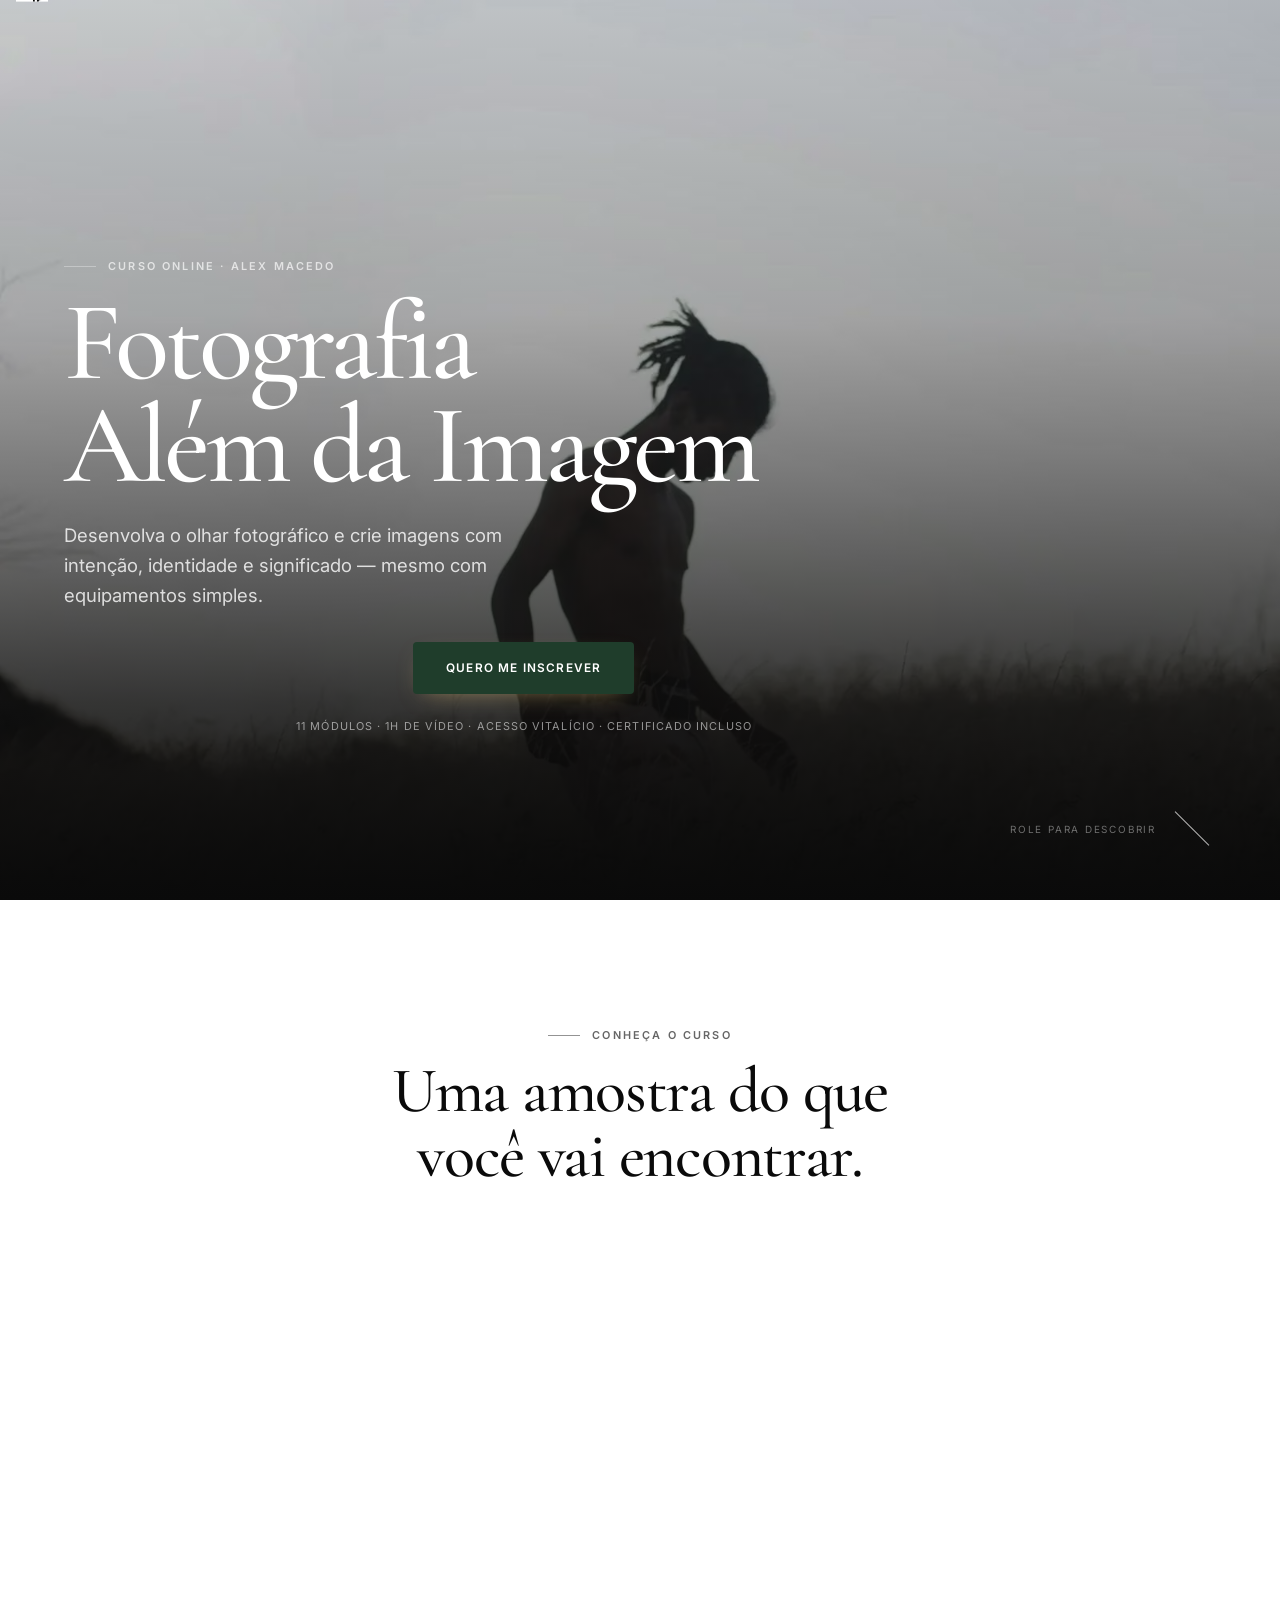
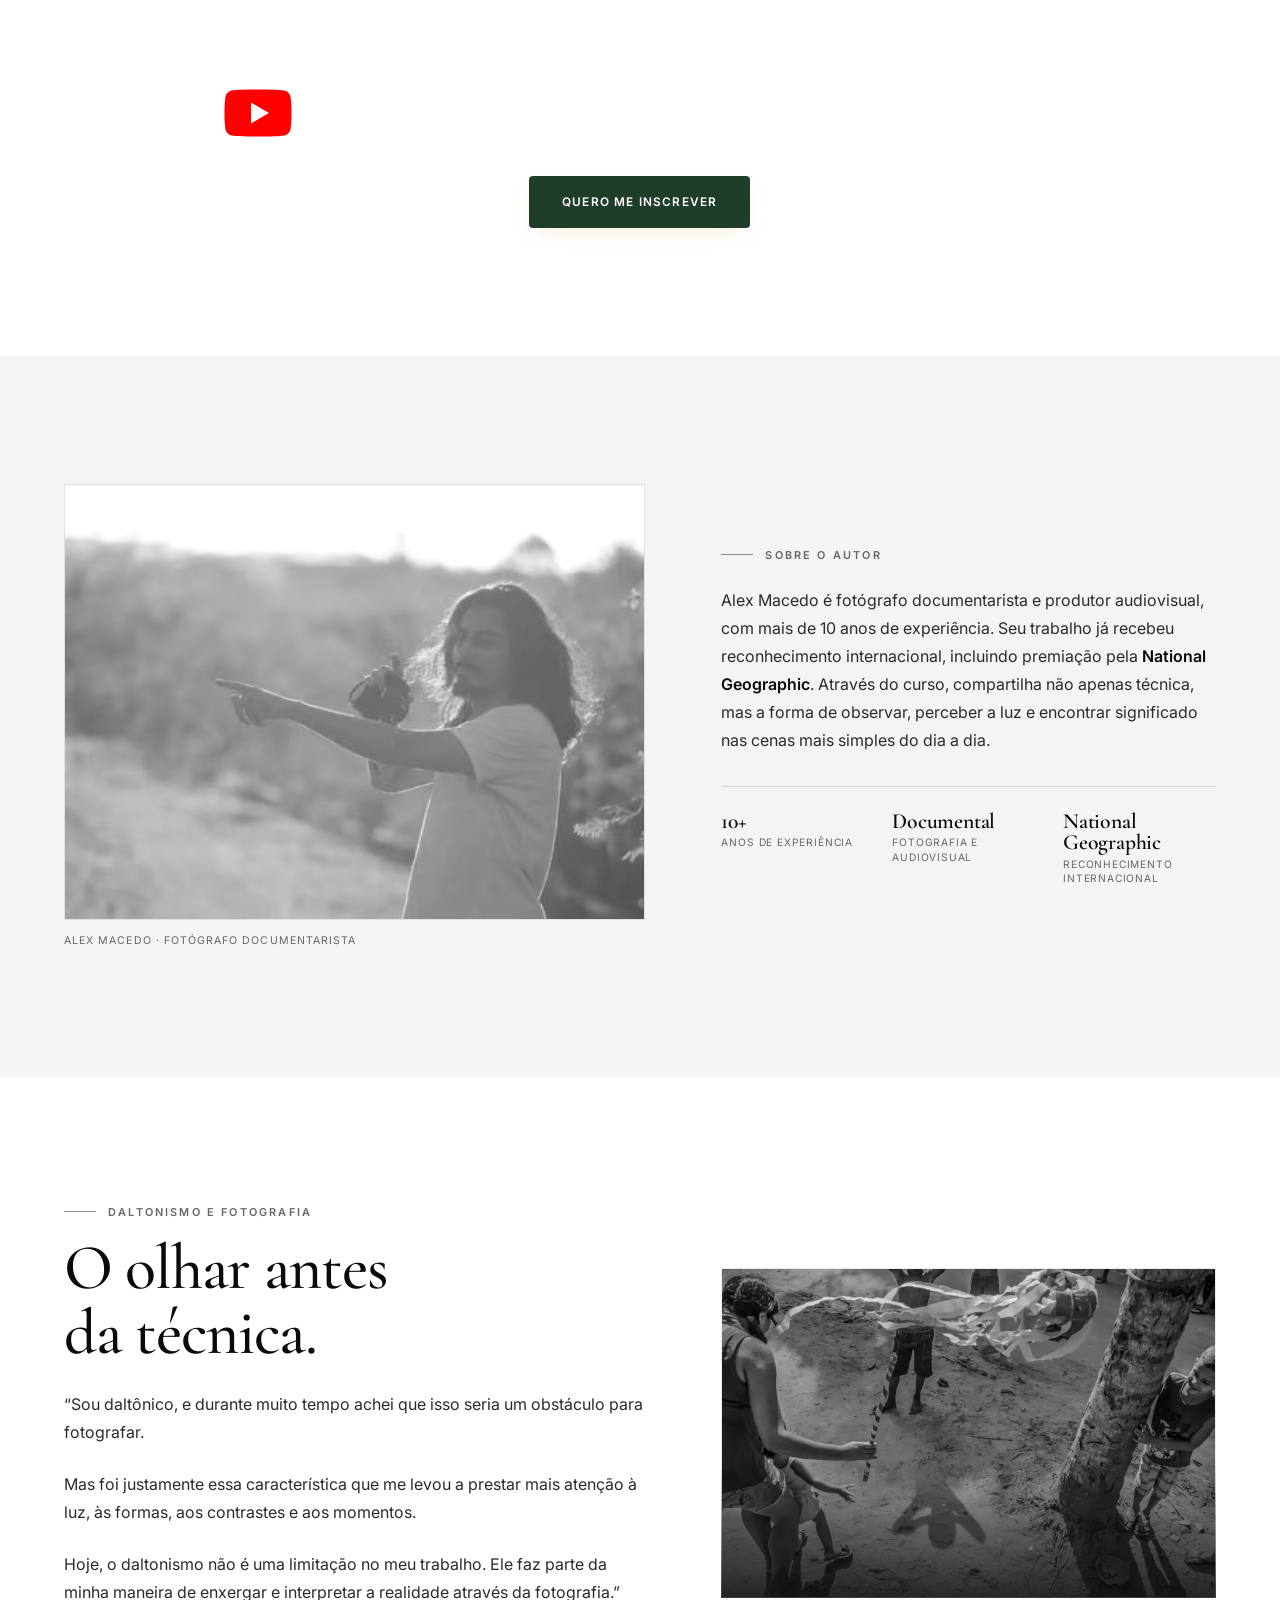
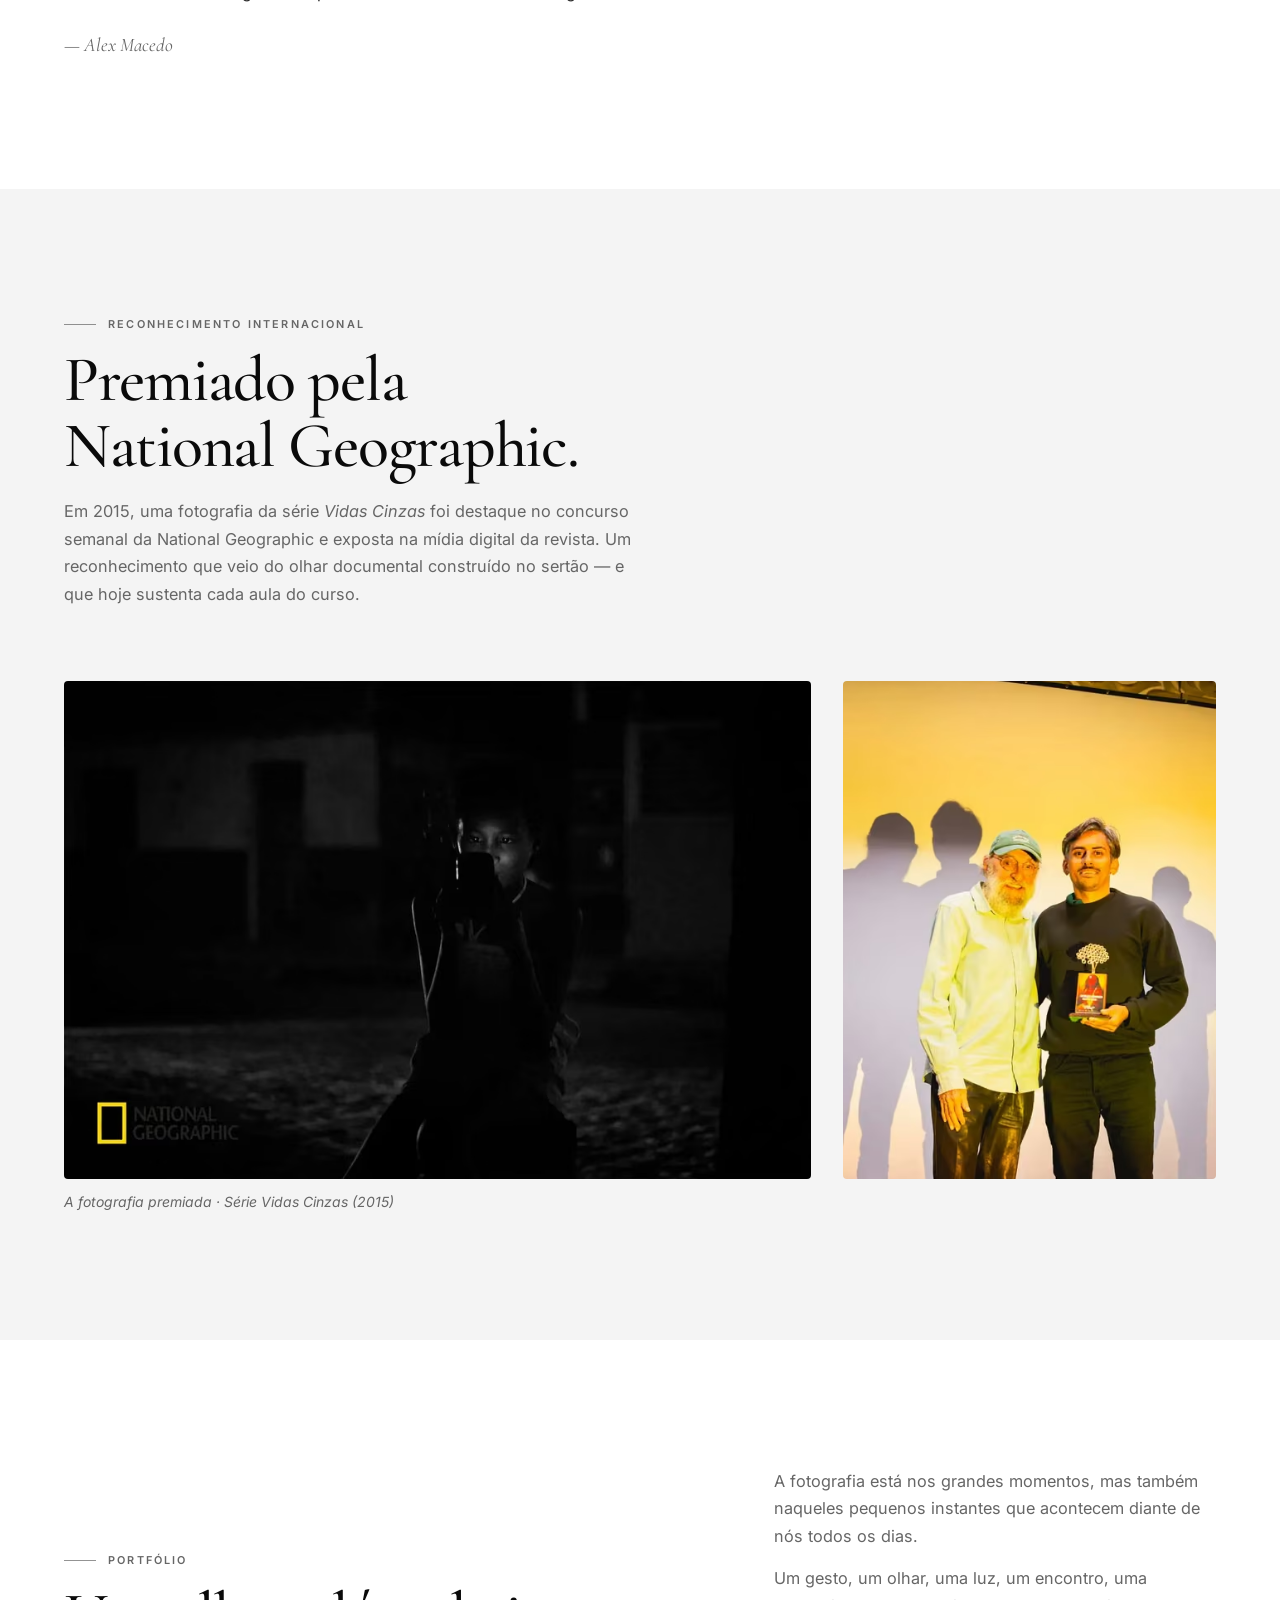
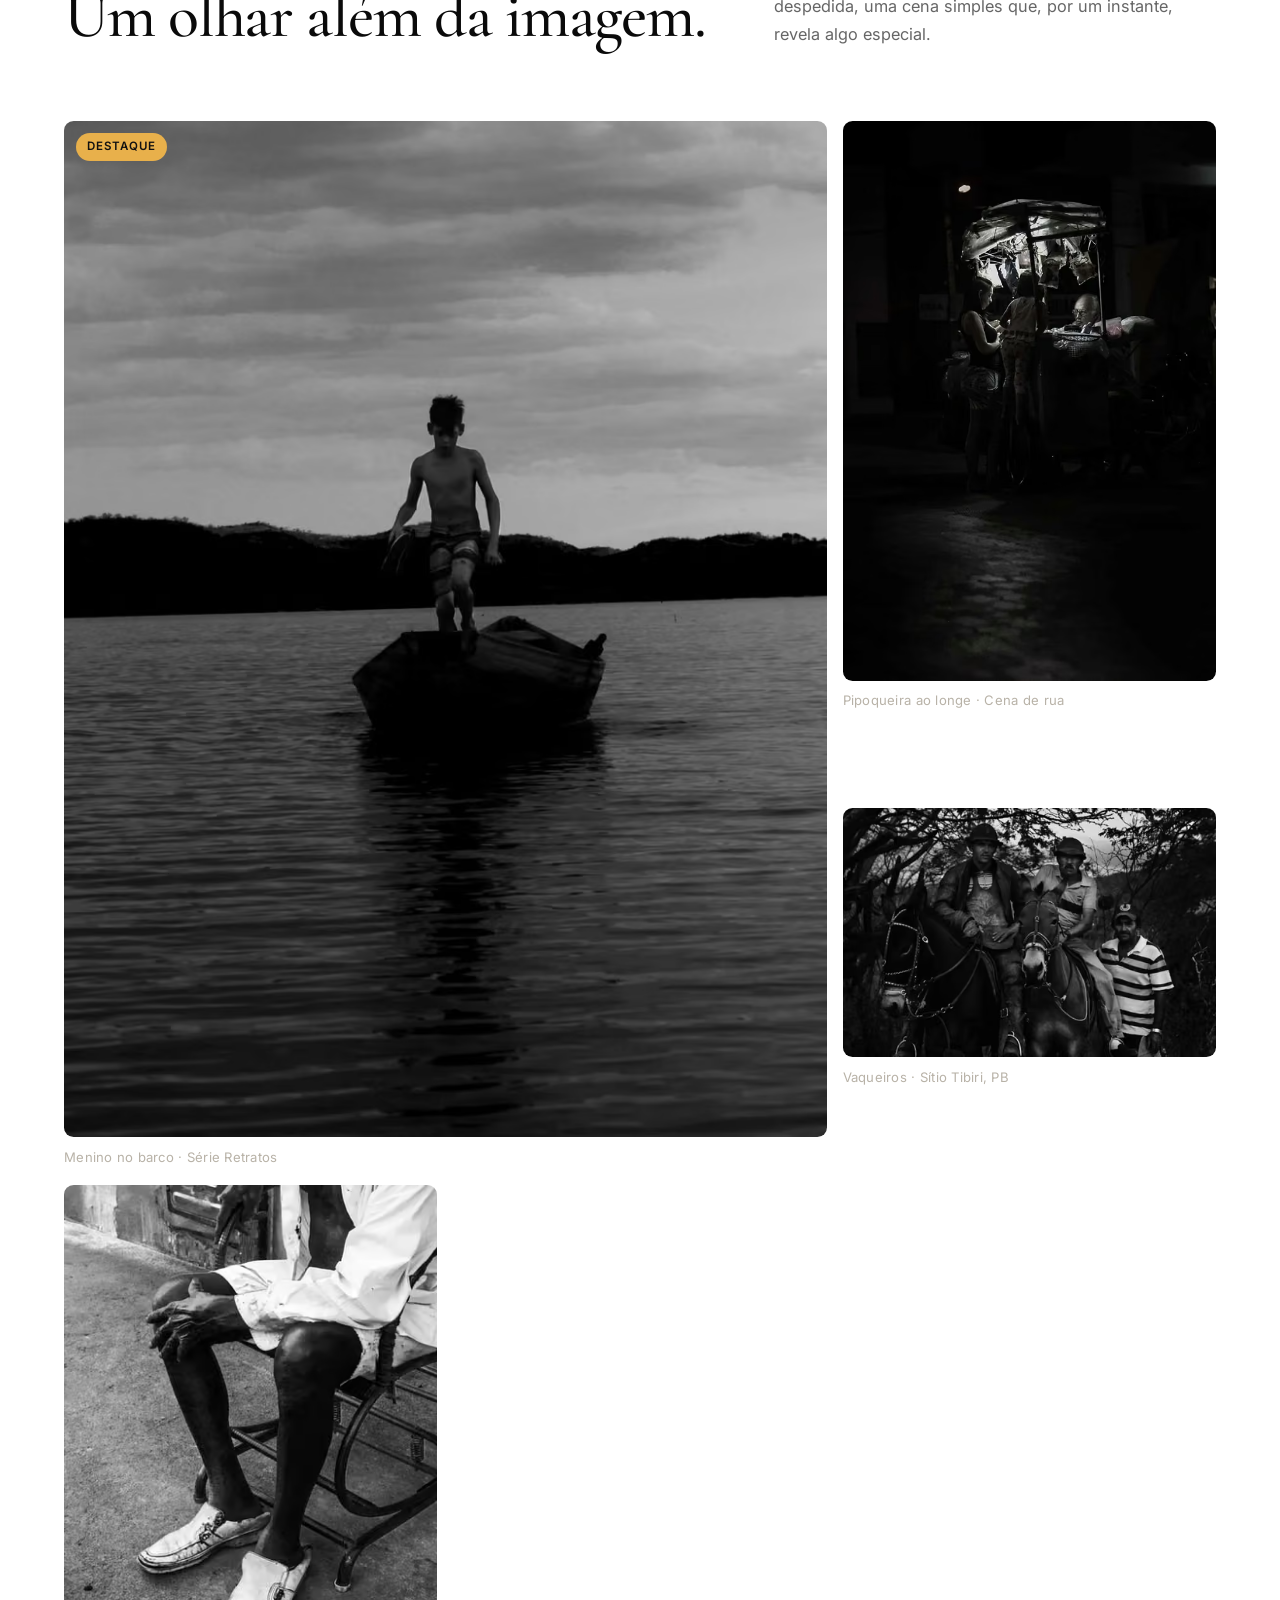
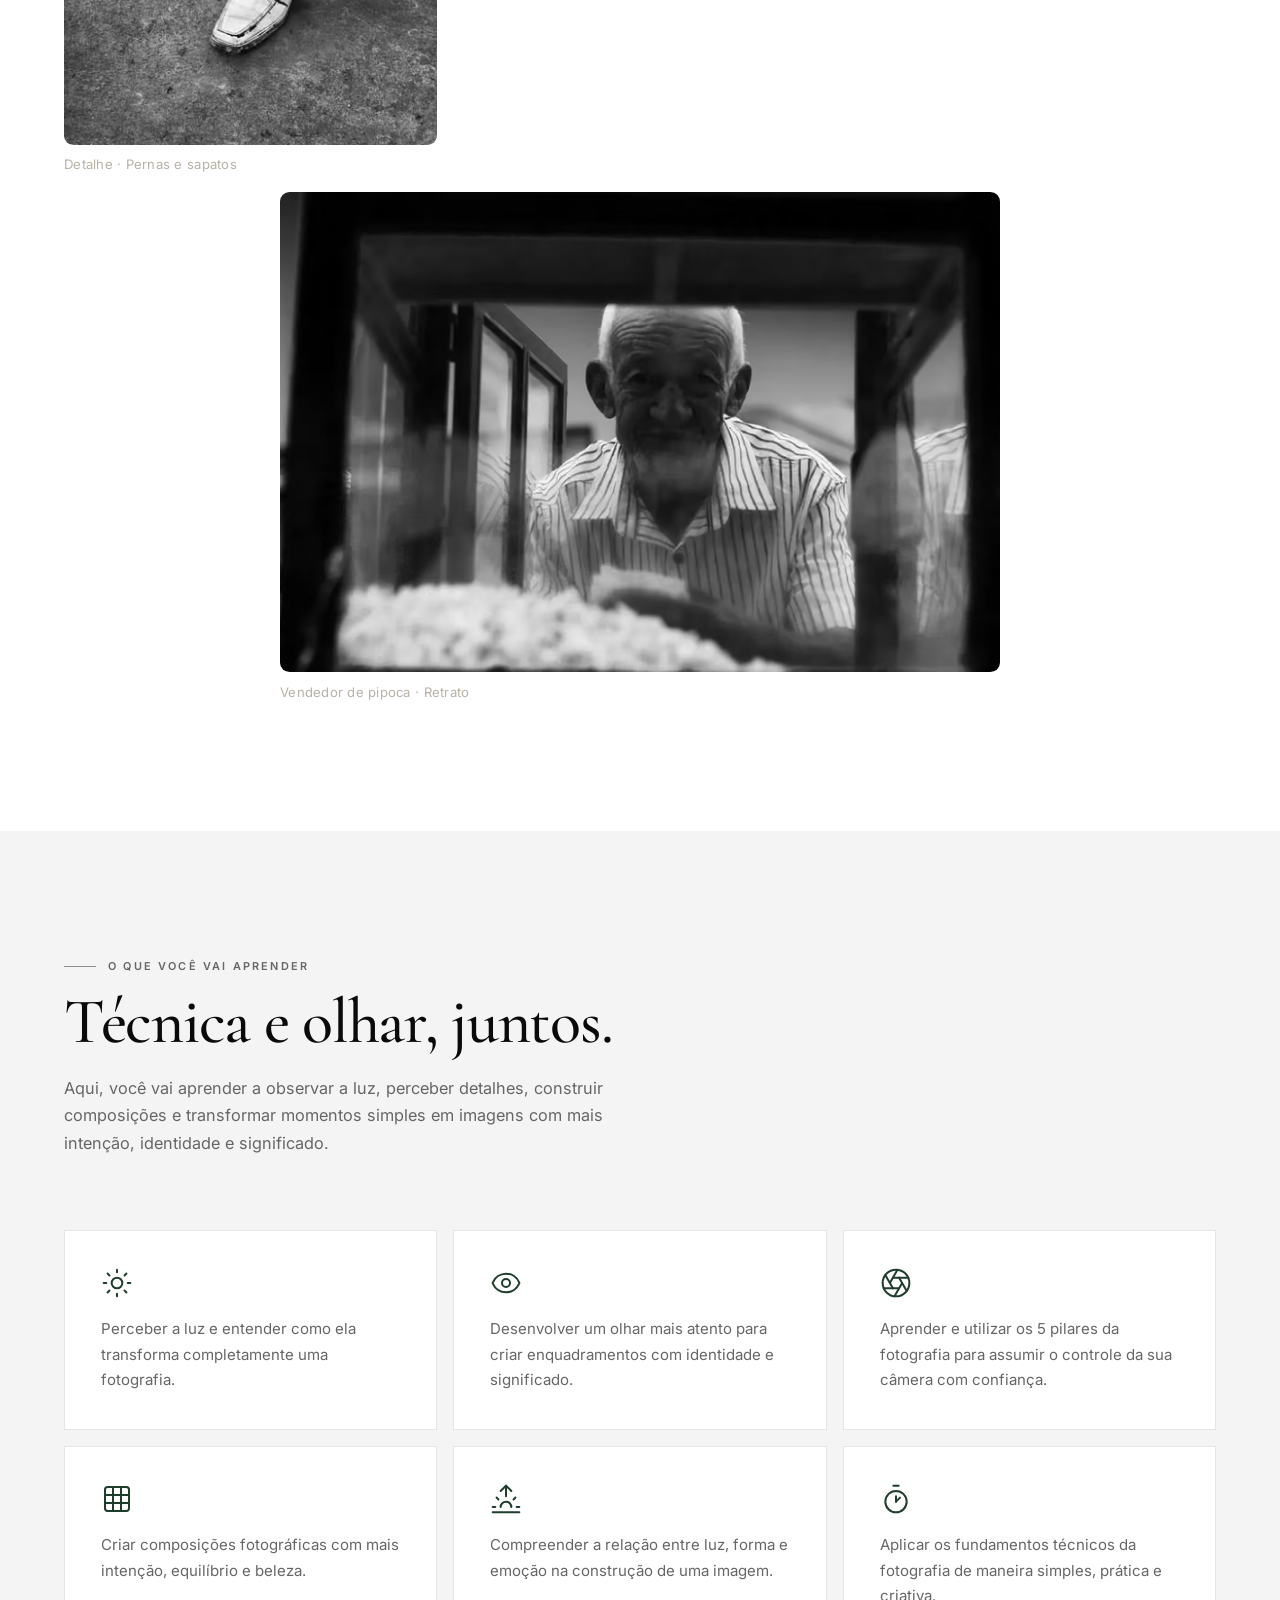
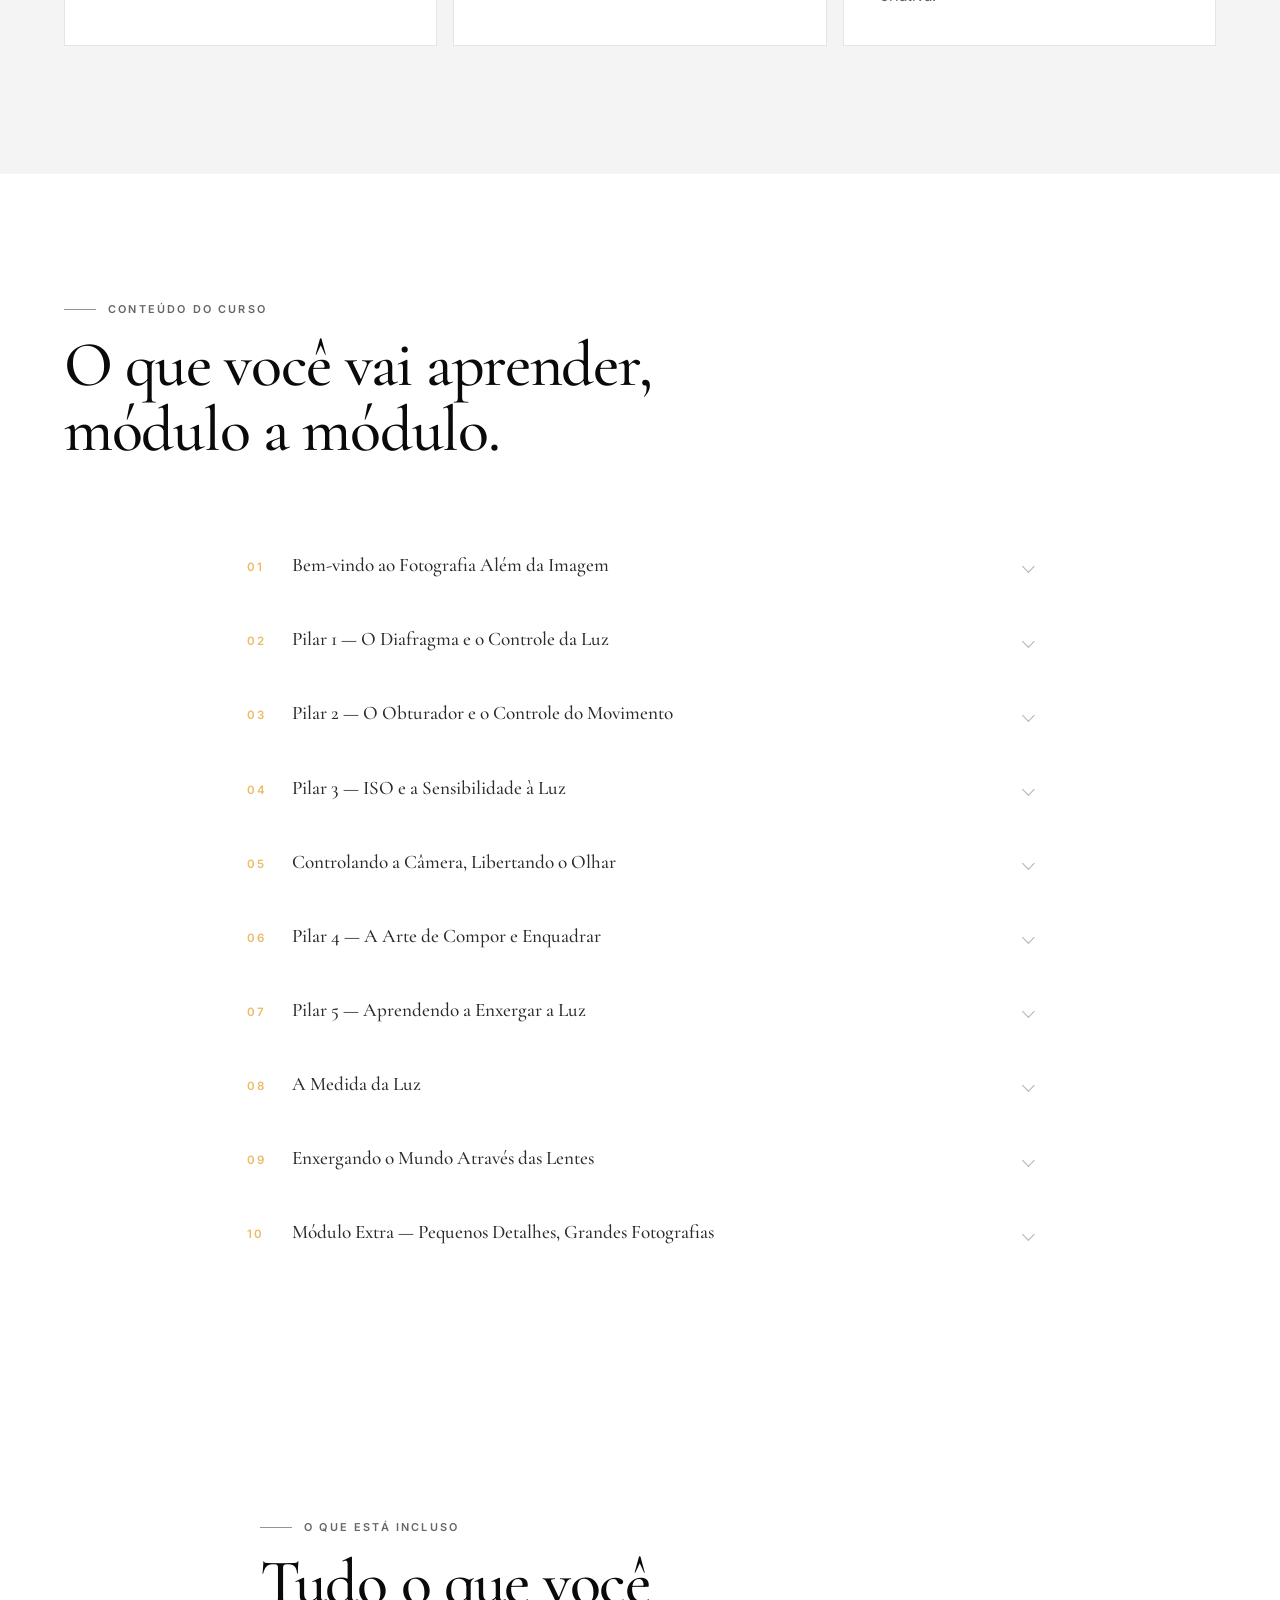
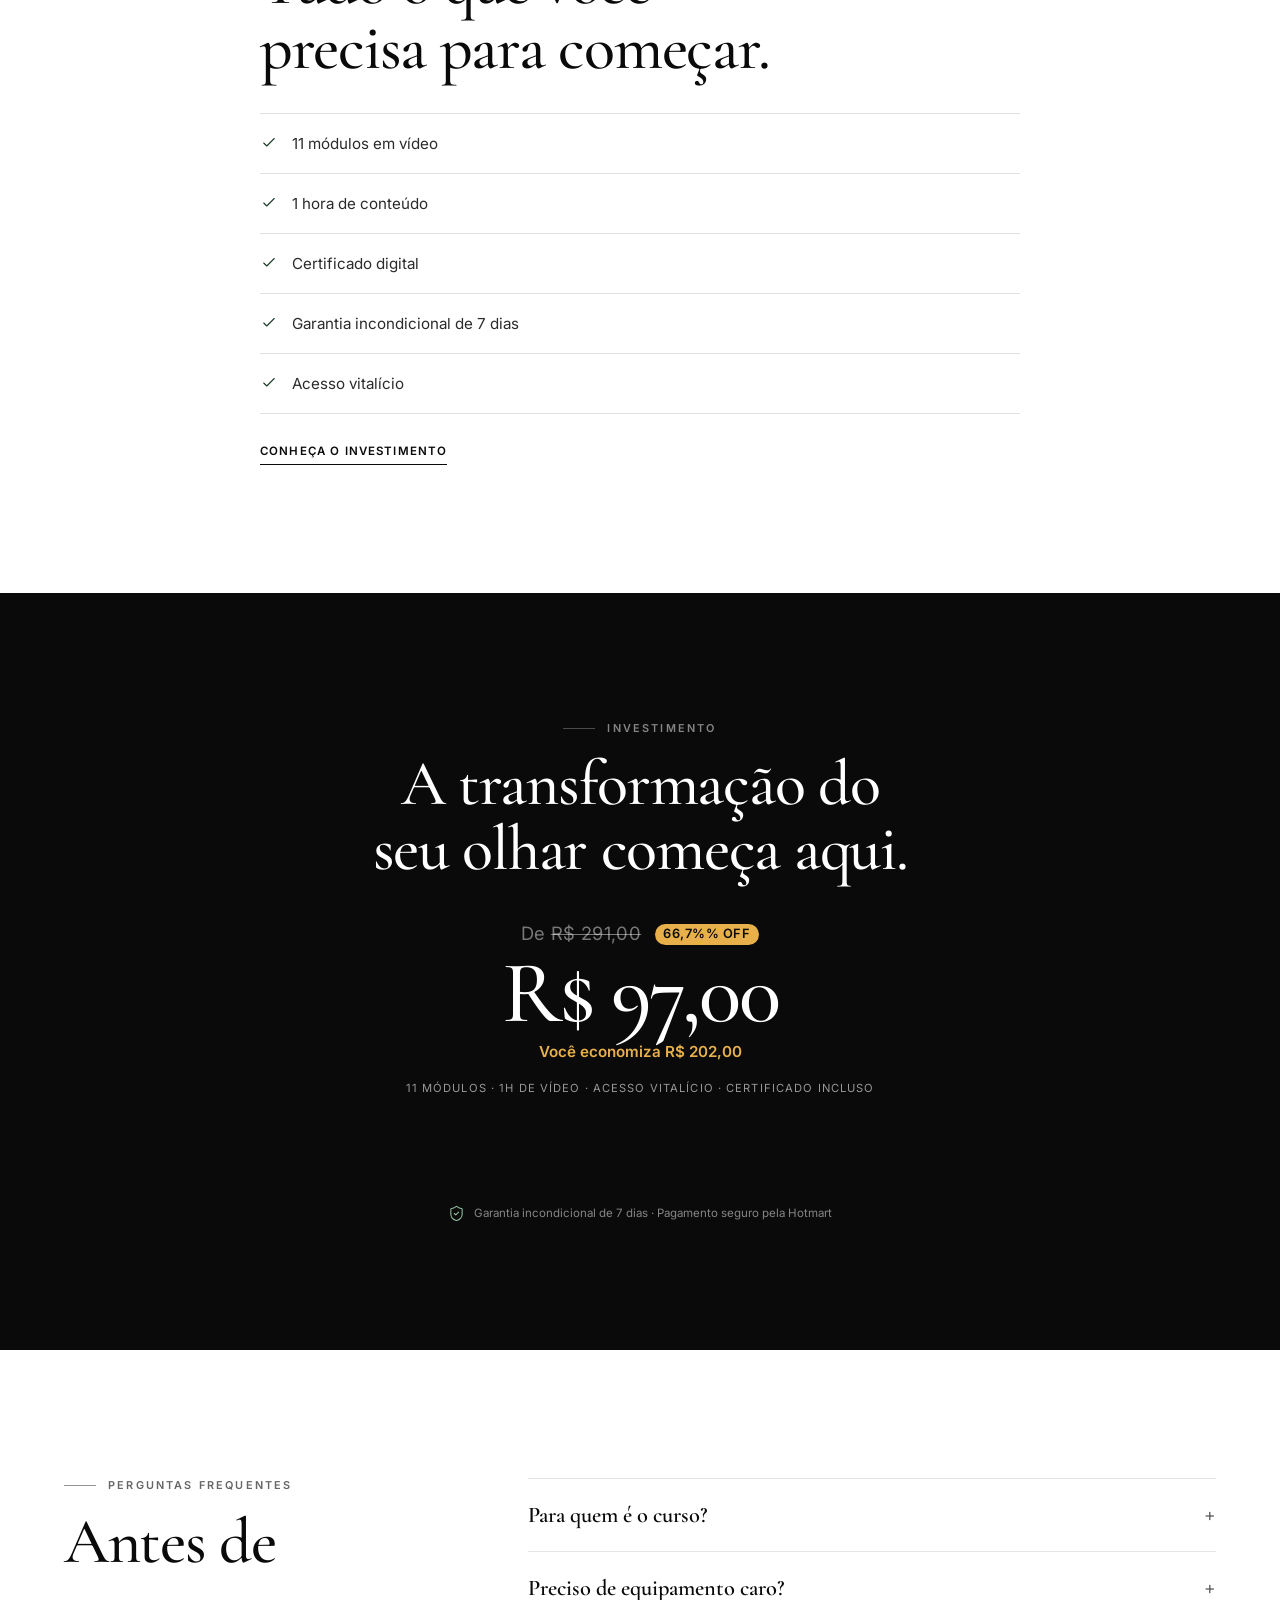
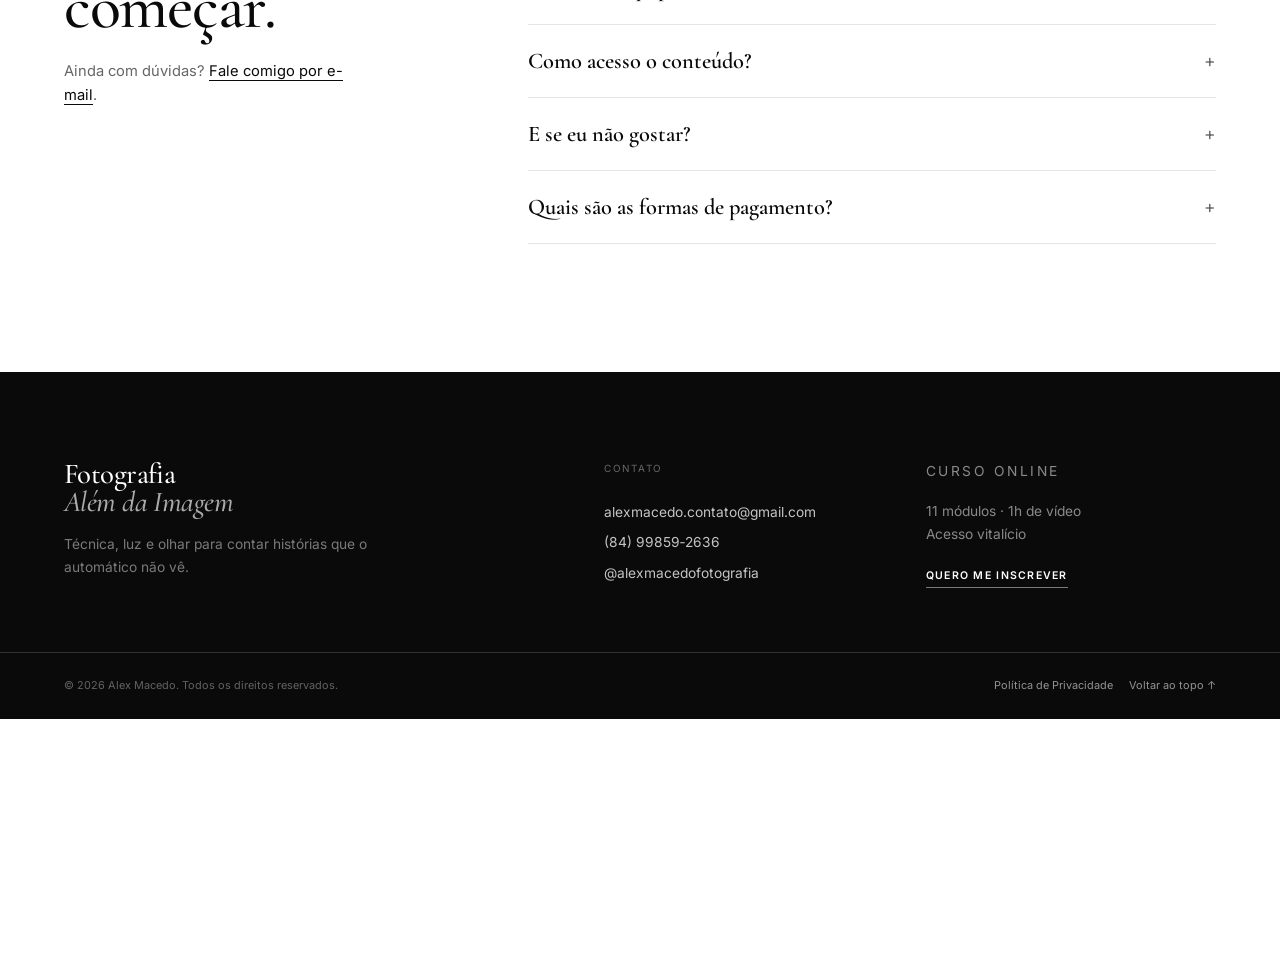
==== index.html @ ded50347 "Update index.html" ====
<!--
  ============================================================================
  MANIFESTO DO ARQUIVO (para humanos e IA)
  ============================================================================
  Objetivo: landing page de venda do curso "Fotografia Além da Imagem".
  Arquivo ÚNICO. Não criar novos arquivos além de:
    - style.css (CSS não-crítico)
    - favicon.svg
    - images/responsive/* (variantes AVIF/WebP/JPEG já existentes)
    - Google Fonts (Cormorant Garamond + Inter)
    - Hotmart (checkout), YouTube (embed), Instagram

  Âncoras/IDs públicos (NÃO renomear; quebra links externos):
    #inicio #conteudo #video #autor #daltonismo #natgeo #portfolio
    #aprender #modulos #incluso #investimento #faq #contato #ano-atual

  URLs externas canônicas (NÃO alterar sem pedido explícito):
    - Checkout Hotmart: https://pay.hotmart.com/S55585420V?off=jcdc63k7
    - YouTube video ID: MlR1fPLTnyA
    - Instagram: https://www.instagram.com/alexmacedofotografia/
    - E-mail: alexmacedo.contato@gmail.com
    - Telefone: +55 84 99859-2636

  Convenções:
    - Classes BEM (bloco__elemento--modificador).
    - Todo target="_blank" DEVE ter rel="noopener noreferrer".
    - Imagens: <picture> AVIF → WebP → JPEG, com srcset/sizes.
    - Variantes reais estão anotadas em comentários "variantes reais".

  Contratos do JS (ver bloco final):
    - [data-reveal]                → revela ao entrar na viewport
    - [data-video-facade]          → troca botão por iframe youtube-nocookie
    - #ano-atual                   → recebe o ano corrente
    - .faq details[name="faq"]     → accordion exclusivo (fallback manual)
    - ?debug=lcp                   → loga LCP no console

  CSP: ausente por design (arquivo único com estilos/scripts inline).

  Tokens CSS (definidos no <style> crítico):
    --bg --fg --fg-muted --accent --accent-strong --serif --sans
    --container-max --gutter
  ============================================================================
-->
<!DOCTYPE html>
<html lang="pt-BR">
<head>
  <meta charset="utf-8">
  <meta name="viewport" content="width=device-width, initial-scale=1">
  <meta name="referrer" content="strict-origin-when-cross-origin">
  <title>Fotografia Além da Imagem | Curso online com Alex Macedo</title>
  <meta name="description" content="Desenvolva o olhar fotográfico e crie imagens com intenção, identidade e significado — mesmo com equipamentos simples. Curso online com Alex Macedo.">
  <meta name="author" content="Alex Macedo">
  <meta name="robots" content="index, follow">
  <meta name="theme-color" content="#0a0a0a">
  <link rel="canonical" href="https://andersonmorize.github.io/chess/">

  <!-- OG/Twitter: manter consistência com <title>, <description> e canonical -->
  <!-- og-image é um crop 1200x630 dedicado (não é o hero) -->
  <meta property="og:type" content="website">
  <meta property="og:locale" content="pt_BR">
  <meta property="og:site_name" content="Fotografia Além da Imagem">
  <meta property="og:title" content="Fotografia Além da Imagem | Curso online com Alex Macedo">
  <meta property="og:description" content="Desenvolva o olhar fotográfico e crie imagens com intenção, identidade e significado — mesmo com equipamentos simples.">
  <meta property="og:url" content="https://andersonmorize.github.io/chess/">
  <meta property="og:image" content="https://andersonmorize.github.io/chess/images/responsive/og-image-1200w.jpg">
  <meta property="og:image:type" content="image/jpeg">
  <meta property="og:image:secure_url" content="https://andersonmorize.github.io/chess/images/responsive/og-image-1200w.jpg">
  <meta property="og:image:width" content="1200">
  <meta property="og:image:height" content="630">
  <meta property="og:image:alt" content="Silhueta de um fotógrafo caminhando em um campo de capim alto ao entardecer.">
  <meta name="twitter:card" content="summary_large_image">
  <meta name="twitter:title" content="Fotografia Além da Imagem | Curso online com Alex Macedo">
  <meta name="twitter:description" content="Desenvolva o olhar fotográfico e crie imagens com intenção, identidade e significado — mesmo com equipamentos simples.">
  <meta name="twitter:image" content="https://andersonmorize.github.io/chess/images/responsive/og-image-1200w.jpg">
  <meta name="twitter:image:alt" content="Silhueta de um fotógrafo caminhando em um campo de capim alto ao entardecer.">

  <!-- Favicon: deve existir na raiz publicada (/chess/favicon.svg) -->
  <link rel="icon" href="favicon.svg" type="image/svg+xml">

  <link rel="preconnect" href="https://fonts.googleapis.com">
  <link rel="preconnect" href="https://fonts.gstatic.com" crossorigin>
  <link rel="preconnect" href="https://pay.hotmart.com">
  <link
    href="https://fonts.googleapis.com/css2?family=Cormorant+Garamond:ital,wght@0,400;0,500;1,400&family=Inter:wght@400;600&display=swap"
    rel="stylesheet"
  >

  <!--
    Preload APENAS do hero (LCP). Não adicionar preload de imagens below-the-fold.
    AVIF primeiro (primeira <source>), WebP como segunda opção. JPEG não é pré-carregado.
    Variantes reais: hero-alta-qualidade-{768,1200,1600}w.
  -->
  <link rel="preload" as="image"
        href="images/responsive/hero-alta-qualidade-1200w.avif"
        imagesrcset="images/responsive/hero-alta-qualidade-768w.avif 768w, images/responsive/hero-alta-qualidade-1200w.avif 1200w, images/responsive/hero-alta-qualidade-1600w.avif 1600w"
        imagesizes="100vw"
        type="image/avif"
        fetchpriority="high">
  <link rel="preload" as="image"
        href="images/responsive/hero-alta-qualidade-1200w.webp"
        imagesrcset="images/responsive/hero-alta-qualidade-768w.webp 768w, images/responsive/hero-alta-qualidade-1200w.webp 1200w, images/responsive/hero-alta-qualidade-1600w.webp 1600w"
        imagesizes="100vw"
        type="image/webp"
        fetchpriority="high">

  <!-- ========================================================================
       CSS CRÍTICO INLINE
       Subset: reset, tokens, layout base, hero, botões, a11y.
       Não remover a regra global de prefers-reduced-motion.
       ======================================================================== -->
  <style>
    /* === RESET === */
    *,*::before,*::after{box-sizing:border-box}
    html{-webkit-text-size-adjust:100%;text-size-adjust:100%}
    body{margin:0}
    img,picture,video,canvas,svg{display:block;max-width:100%}
    img{height:auto}
    button{font:inherit;color:inherit;background:none;border:0;padding:0;cursor:pointer}
    a{color:inherit;text-decoration:none}

    /* === TOKENS === */
    :root{
      --bg:#0a0a0a;
      --fg:#f5f2ec;
      --fg-muted:#b8b2a7;
      --accent:#e8c477;
      --accent-strong:#f0d18f;
      --serif:"Cormorant Garamond",Georgia,serif;
      --sans:"Inter",system-ui,-apple-system,"Segoe UI",sans-serif;
      --container-max:1180px;
      --gutter:clamp(1rem,4vw,2.5rem);
    }

    /* === BASE === */
    body{
      background:var(--bg);
      color:var(--fg);
      font-family:var(--sans);
      font-size:1rem;
      line-height:1.6;
      -webkit-font-smoothing:antialiased;
      text-rendering:optimizeLegibility;
    }

    /* === LAYOUT === */
    .container{
      width:100%;
      max-width:var(--container-max);
      margin-inline:auto;
      padding-inline:var(--gutter);
    }

    /* === A11Y: skip-link === */
    .skip-link{
      position:absolute;left:-9999px;top:auto;width:1px;height:1px;overflow:hidden;
    }
    .skip-link:focus{
      position:fixed;left:1rem;top:1rem;width:auto;height:auto;padding:.6rem 1rem;
      background:var(--accent);color:#111;border-radius:.4rem;z-index:9999;
    }

    /* === TIPOGRAFIA === */
    h1,h2,h3{font-family:var(--serif);font-weight:500;line-height:1.1;margin:0 0 .4em}
    h1{font-size:clamp(2.6rem,7vw,5.2rem);letter-spacing:-.01em}
    h2{font-size:clamp(1.8rem,4vw,2.8rem)}
    h3{font-size:clamp(1.1rem,2.2vw,1.35rem)}
    p{margin:0 0 1em}

    .eyebrow{
      display:inline-flex;align-items:center;gap:.6rem;
      font-family:var(--sans);font-size:.78rem;font-weight:600;
      letter-spacing:.16em;text-transform:uppercase;color:var(--accent);
      margin:0 0 1rem;
    }
    .eyebrow__line{display:inline-block;width:2.5rem;height:1px;background:currentColor;opacity:.7}

    /* === BOTÕES === */
    .btn{
      display:inline-flex;align-items:center;justify-content:center;
      gap:.5rem;padding:.95rem 1.6rem;border-radius:999px;
      font-family:var(--sans);font-weight:600;font-size:.95rem;
      letter-spacing:.02em;line-height:1;cursor:pointer;
      transition:transform .15s ease,background-color .15s ease,color .15s ease;
      will-change:transform; /* otimização intencional; não remover */
    }
    .btn--primary{
      background:var(--accent);color:#111;
      box-shadow:0 8px 24px -12px rgba(232,196,119,.6);
    }
    .btn--primary:hover{background:var(--accent-strong);transform:translateY(-1px)}
    .btn--large{padding:1.1rem 2rem;font-size:1rem}

    /* === HERO (LCP) === */
    .hero{
      position:relative;
      min-height:100svh;
      display:flex;align-items:flex-end;
      overflow:hidden;
      isolation:isolate;
      color:var(--fg);
      background:#111;
    }
    .hero picture{display:block;position:absolute;inset:0;z-index:-2}
    .hero__media{
      width:100%;height:100%;
      object-fit:cover;
      object-position:center 40%;
    }
    .hero__overlay{
      position:absolute;inset:0;z-index:-1;
      background:
        linear-gradient(to top, rgba(10,10,10,.85) 0%, rgba(10,10,10,.25) 45%, rgba(10,10,10,.35) 100%);
    }
    .hero__inner{
      display:flex;flex-direction:column;justify-content:flex-end;
      gap:2rem;padding-block:clamp(2rem,6vw,5rem);
      width:100%;
    }
    .hero__content{max-width:44rem}
    .hero__promise{
      font-size:clamp(1rem,1.4vw,1.15rem);
      color:var(--fg-muted);max-width:36rem;margin:.8rem 0 1.6rem;
    }
    .hero__actions{display:flex;flex-direction:column;gap:.9rem;align-items:flex-start}
    .hero__meta{font-size:.82rem;color:var(--fg-muted);letter-spacing:.02em;margin:0}
    /* Indicador de scroll: decoração pura (aria-hidden no HTML) */
    .hero__scroll{
      align-self:flex-end;font-size:.75rem;letter-spacing:.18em;text-transform:uppercase;
      color:var(--fg-muted);display:inline-flex;align-items:center;gap:.5rem;margin:0;
    }
    .hero__scroll span{
      display:inline-block;width:1.2rem;height:1.2rem;border-right:1px solid currentColor;
      border-bottom:1px solid currentColor;transform:rotate(45deg);
      animation:heroScroll 2.4s ease-in-out infinite;
    }
    @keyframes heroScroll{
      0%,100%{transform:rotate(45deg) translate(0,0);opacity:.6}
      50%{transform:rotate(45deg) translate(.2rem,.2rem);opacity:1}
    }

    /* === A11Y: prefers-reduced-motion (regra global; NÃO remover) === */
    @media (prefers-reduced-motion: reduce){
      *,*::before,*::after{animation-duration:.001ms!important;animation-iteration-count:1!important;transition-duration:.001ms!important}
      .hero__scroll span{animation:none}
    }
  </style>

  <link rel="stylesheet" href="style.css" media="print" onload="this.media='all'">
  <noscript><link rel="stylesheet" href="style.css"></noscript>

  <script>document.documentElement.classList.add('js');</script>

  <!--
    JSON-LD: manter os mesmos campos e valores.
    Contrato mínimo: name, description, url, image, inLanguage, courseMode,
    author, provider, offers (price/priceCurrency/availability/url),
    hasCourseInstance (courseMode/courseWorkload/inLanguage).
  -->
  <script type="application/ld+json">
  {
    "@context": "https://schema.org",
    "@type": "Course",
    "name": "Fotografia Além da Imagem",
    "description": "Desenvolva o olhar fotográfico e crie imagens com intenção, identidade e significado — mesmo com equipamentos simples.",
    "url": "https://andersonmorize.github.io/chess/",
    "image": "https://andersonmorize.github.io/chess/images/responsive/og-image-1200w.jpg",
    "inLanguage": "pt-BR",
    "courseMode": "online",
    "author": {
      "@type": "Person",
      "name": "Alex Macedo",
      "sameAs": "https://www.instagram.com/alexmacedofotografia/"
    },
    "provider": {
      "@type": "Person",
      "name": "Alex Macedo",
      "sameAs": "https://www.instagram.com/alexmacedofotografia/"
    },
    "offers": {
      "@type": "Offer",
      "price": 97.00,
      "priceCurrency": "BRL",
      "availability": "https://schema.org/InStock",
      "url": "https://pay.hotmart.com/S55585420V?off=jcdc63k7"
    },
    "hasCourseInstance": {
      "@type": "CourseInstance",
      "courseMode": "online",
      "courseWorkload": "PT1H",
      "inLanguage": "pt-BR"
    }
  }
  </script>
</head>
<body>
  <a class="skip-link" href="#conteudo">Ir para o conteúdo</a>

  <!--
    HERO — banner de página (usa <header> por convenção de banner).
    Variantes reais: hero-alta-qualidade-{768,1200,1600}w.
    A imagem é LCP: manter fetchpriority="high", loading="eager", decoding="async".
  -->
  <header class="hero" id="inicio">
    <picture>
      <source type="image/avif"
              srcset="images/responsive/hero-alta-qualidade-768w.avif 768w, images/responsive/hero-alta-qualidade-1200w.avif 1200w, images/responsive/hero-alta-qualidade-1600w.avif 1600w"
              sizes="100vw">
      <source type="image/webp"
              srcset="images/responsive/hero-alta-qualidade-768w.webp 768w, images/responsive/hero-alta-qualidade-1200w.webp 1200w, images/responsive/hero-alta-qualidade-1600w.webp 1600w"
              sizes="100vw">
      <img
        class="hero__media"
        src="images/responsive/hero-alta-qualidade-1600w.jpg"
        alt="Silhueta de um fotógrafo caminhando em um campo de capim alto ao entardecer."
        width="1600" height="1642"
        fetchpriority="high"
        loading="eager"
        decoding="async"
      >
    </picture>
    <div class="hero__overlay" aria-hidden="true"></div>

    <div class="container hero__inner">
      <div class="hero__content">
        <p class="eyebrow">
          <span class="eyebrow__line" aria-hidden="true"></span>
          Curso online · Alex Macedo
        </p>
        <h1>Fotografia<br>Além da Imagem</h1>
        <p class="hero__promise">Desenvolva o olhar fotográfico e crie imagens com intenção, identidade e significado — mesmo com equipamentos simples.</p>
        <div class="hero__actions">
          <a class="btn btn--primary" href="https://pay.hotmart.com/S55585420V?off=jcdc63k7" target="_blank" rel="noopener noreferrer" data-cta="hero">Quero me inscrever</a>
          <p class="hero__meta">11 módulos · 1h de vídeo · Acesso vitalício · Certificado incluso</p>
        </div>
      </div>
      <p class="hero__scroll" aria-hidden="true">Role para descobrir <span></span></p>
    </div>
  </header>

  <!-- tabindex="-1": foco programático via skip-link -->
  <main id="conteudo" tabindex="-1">
    <!-- Vídeo de vendas — facade (botão é REMOVIDO ao clicar; não é toggle) -->
    <section class="section video-sales" id="video" aria-labelledby="video-title">
      <div class="container video-sales__inner" data-reveal>
        <p class="eyebrow"><span class="eyebrow__line" aria-hidden="true"></span>Conheça o curso</p>
        <h2 id="video-title">Uma amostra do que você vai encontrar.</h2>

        <div class="video-sales__embed" data-video-facade data-video-id="MlR1fPLTnyA">
          <button type="button" class="video-sales__play" aria-label="Reproduzir vídeo de apresentação do curso">
            <!-- miniatura decorativa: alt vazio é intencional (o botão tem label) -->
            <img
              src="https://i.ytimg.com/vi/MlR1fPLTnyA/maxresdefault.jpg"
              alt=""
              width="1280" height="720"
              loading="lazy" decoding="async"
              onerror="this.src='https://i.ytimg.com/vi/MlR1fPLTnyA/hqdefault.jpg'"
            >
            <span class="video-sales__play-icon" aria-hidden="true">
              <svg viewBox="0 0 68 48" width="68" height="48" focusable="false" aria-hidden="true">
                <path fill="#f00" d="M66.5 7.6a8.5 8.5 0 0 0-6-6C55.2.5 34 .5 34 .5S12.8.5 7.5 1.6a8.5 8.5 0 0 0-6 6A88.6 88.6 0 0 0 .5 24a88.6 88.6 0 0 0 1 16.4 8.5 8.5 0 0 0 6 6c5.3 1.1 26.5 1.1 26.5 1.1s21.2 0 26.5-1.1a8.5 8.5 0 0 0 6-6A88.6 88.6 0 0 0 67.5 24a88.6 88.6 0 0 0-1-16.4z"/>
                <path fill="#fff" d="M27 34.5 45 24 27 13.5z"/>
              </svg>
            </span>
          </button>
        </div>
        <noscript>
          <p class="video-sales__fallback"><a href="https://www.youtube.com/watch?v=MlR1fPLTnyA" target="_blank" rel="noopener noreferrer">Assista à apresentação no YouTube</a></p>
        </noscript>
        <a class="btn btn--primary" href="https://pay.hotmart.com/S55585420V?off=jcdc63k7" target="_blank" rel="noopener noreferrer" data-cta="video">Quero me inscrever</a>
      </div>
    </section>

    <!-- Autor — variantes reais: homem_apontando_camera_pordosol-480w (só existe 480) -->
    <section class="section about" id="autor" aria-label="Sobre o autor">
      <div class="container about__grid">
        <figure class="about__media" data-reveal>
          <picture>
            <source type="image/avif"
                    srcset="images/responsive/homem_apontando_camera_pordosol-480w.avif 480w"
                    sizes="(max-width: 767px) 100vw, 54vw">
            <source type="image/webp"
                    srcset="images/responsive/homem_apontando_camera_pordosol-480w.webp 480w"
                    sizes="(max-width: 767px) 100vw, 54vw">
            <img
              src="images/responsive/homem_apontando_camera_pordosol-480w.jpg"
              alt="Alex Macedo, fotógrafo de cabelos longos, aponta para o horizonte com uma câmera na mão em contraluz."
              width="480" height="318"
              loading="lazy"
              decoding="async"
            >
          </picture>
          <figcaption>Alex Macedo · fotógrafo documentarista</figcaption>
        </figure>

        <div class="about__content" data-reveal>
          <p class="eyebrow"><span class="eyebrow__line" aria-hidden="true"></span>Sobre o autor</p>
          <p>Alex Macedo é fotógrafo documentarista e produtor audiovisual, com mais de 10 anos de experiência. Seu trabalho já recebeu reconhecimento internacional, incluindo premiação pela <strong>National Geographic</strong>. Através do curso, compartilha não apenas técnica, mas a forma de observar, perceber a luz e encontrar significado nas cenas mais simples do dia a dia.</p>

          <ul class="about__facts">
            <li><strong>10+</strong><span>anos de experiência</span></li>
            <li><strong>Documental</strong><span>fotografia e audiovisual</span></li>
            <li><strong>National Geographic</strong><span>reconhecimento internacional</span></li>
          </ul>
        </div>
      </div>
    </section>

    <!-- Daltonismo — variantes reais: quebra_panela-{480,800,1200}w -->
    <section class="section daltonismo" id="daltonismo" aria-labelledby="daltonismo-title">
      <div class="container daltonismo__grid">
        <div class="daltonismo__content" data-reveal>
          <p class="eyebrow"><span class="eyebrow__line" aria-hidden="true"></span>Daltonismo e fotografia</p>
          <h2 id="daltonismo-title">O olhar antes da técnica.</h2>
          <p>“Sou daltônico, e durante muito tempo achei que isso seria um obstáculo para fotografar.</p>
          <p>Mas foi justamente essa característica que me levou a prestar mais atenção à luz, às formas, aos contrastes e aos momentos.</p>
          <p>Hoje, o daltonismo não é uma limitação no meu trabalho. Ele faz parte da minha maneira de enxergar e interpretar a realidade através da fotografia.”</p>
          <p class="daltonismo__signature">— Alex Macedo</p>
        </div>
        <figure class="daltonismo__media" data-reveal>
          <picture>
            <source type="image/avif"
                    srcset="images/responsive/quebra_panela-480w.avif 480w, images/responsive/quebra_panela-800w.avif 800w, images/responsive/quebra_panela-1200w.avif 1200w"
                    sizes="(max-width: 767px) 100vw, 54vw">
            <source type="image/webp"
                    srcset="images/responsive/quebra_panela-480w.webp 480w, images/responsive/quebra_panela-800w.webp 800w, images/responsive/quebra_panela-1200w.webp 1200w"
                    sizes="(max-width: 767px) 100vw, 54vw">
            <img src="images/responsive/quebra_panela-1200w.jpg"
                 alt="Cena da festividade do quebra-panela na feira livre, em preto e branco, exemplo de como o contraste guia a construção do olhar."
                 width="1200" height="800" loading="lazy" decoding="async">
          </picture>
        </figure>
      </div>
    </section>

    <!-- National Geographic — variantes reais:
         menina_no_celular_national_geograph-{600,900,1200}w
         trofel-national-geograph-{450,675,900}w -->
    <section class="section natgeo" id="natgeo" aria-labelledby="natgeo-title">
      <div class="container">
        <div class="section-head" data-reveal>
          <p class="eyebrow"><span class="eyebrow__line" aria-hidden="true"></span>Reconhecimento internacional</p>
          <h2 id="natgeo-title">Premiado pela National Geographic.</h2>
          <p class="section-intro">Em 2015, uma fotografia da série <em>Vidas Cinzas</em> foi destaque no concurso semanal da National Geographic e exposta na mídia digital da revista. Um reconhecimento que veio do olhar documental construído no sertão — e que hoje sustenta cada aula do curso.</p>
        </div>
        <div class="natgeo__grid">
          <figure class="natgeo__item" data-reveal>
            <picture>
              <source type="image/avif"
                      srcset="images/responsive/menina_no_celular_national_geograph-600w.avif 600w, images/responsive/menina_no_celular_national_geograph-900w.avif 900w, images/responsive/menina_no_celular_national_geograph-1200w.avif 1200w"
                      sizes="(max-width: 767px) 100vw, 63vw">
              <source type="image/webp"
                      srcset="images/responsive/menina_no_celular_national_geograph-600w.webp 600w, images/responsive/menina_no_celular_national_geograph-900w.webp 900w, images/responsive/menina_no_celular_national_geograph-1200w.webp 1200w"
                      sizes="(max-width: 767px) 100vw, 63vw">
              <img
                src="images/responsive/menina_no_celular_national_geograph-1200w.png"
                alt="A fotografia premiada pela National Geographic em 2015, da série Vidas Cinzas."
                width="1200" height="800"
                loading="lazy"
                decoding="async"
              >
            </picture>
            <figcaption>A fotografia premiada · Série Vidas Cinzas (2015)</figcaption>
          </figure>
          <figure class="natgeo__item natgeo__item--portrait" data-reveal>
            <picture>
              <source type="image/avif"
                      srcset="images/responsive/trofel-national-geograph-450w.avif 450w, images/responsive/trofel-national-geograph-675w.avif 675w, images/responsive/trofel-national-geograph-900w.avif 900w"
                      sizes="(max-width: 767px) 420px, 32vw">
              <source type="image/webp"
                      srcset="images/responsive/trofel-national-geograph-450w.webp 450w, images/responsive/trofel-national-geograph-675w.webp 675w, images/responsive/trofel-national-geograph-900w.webp 900w"
                      sizes="(max-width: 767px) 420px, 32vw">
              <img
                src="images/responsive/trofel-national-geograph-900w.jpg"
                alt="Alex Macedo recebendo o troféu do concurso da National Geographic."
                width="900" height="1278"
                loading="lazy"
                decoding="async"
              >
            </picture>
          </figure>
        </div>
      </div>
    </section>

        <!--
      Portfólio.
      Modificadores de .portfolio__item (definem aspect-ratio da moldura):
        --featured  → 3/4  (ocupa 2 colunas)
        --portrait  → 2/3
        --landscape → 3/2
      object-position ajustável por item via style inline quando necessário.
    -->
    <section class="section portfolio" id="portfolio" aria-labelledby="portfolio-title">
      <div class="container">
        <div class="section-head section-head--split" data-reveal>
          <div>
            <p class="eyebrow"><span class="eyebrow__line" aria-hidden="true"></span>Portfólio</p>
            <h2 id="portfolio-title">Um olhar além da imagem.</h2>
          </div>
          <div class="portfolio__intro">
            <p class="section-intro">A fotografia está nos grandes momentos, mas também naqueles pequenos instantes que acontecem diante de nós todos os dias.</p>
            <p class="section-intro">Um gesto, um olhar, uma luz, um encontro, uma despedida, uma cena simples que, por um instante, revela algo especial.</p>
          </div>
        </div>

        <div class="portfolio__grid">
          <!-- Featured: variantes reais 480, 800 (não há 1600) -->
          <figure class="portfolio__item portfolio__item--featured" data-reveal>
            <div class="portfolio__media">
              <picture>
                <source type="image/avif"
                        srcset="images/responsive/menino_no_barco-480w.avif 480w, images/responsive/menino_no_barco-800w.avif 800w"
                        sizes="(max-width: 767px) 100vw, 66vw">
                <source type="image/webp"
                        srcset="images/responsive/menino_no_barco-480w.webp 480w, images/responsive/menino_no_barco-800w.webp 800w"
                        sizes="(max-width: 767px) 100vw, 66vw">
                <img
                  src="images/responsive/menino_no_barco-800w.jpg"
                  alt="Menino em um barco, registro da série Retratos."
                  width="800" height="1098"
                  loading="eager"
                  decoding="async"
                >
              </picture>
            </div>
            <span class="portfolio__badge">Destaque</span>
            <figcaption class="portfolio__caption">Menino no barco · Série Retratos</figcaption>
          </figure>

          <!-- Pipoqueira: variantes reais 400, 600 (não há 640) -->
          <figure class="portfolio__item portfolio__item--portrait" data-reveal>
            <div class="portfolio__media">
              <picture>
                <source type="image/avif"
                        srcset="images/responsive/pipoqueira_ao_longe-400w.avif 400w, images/responsive/pipoqueira_ao_longe-600w.avif 600w"
                        sizes="(max-width: 767px) 100vw, 33vw">
                <source type="image/webp"
                        srcset="images/responsive/pipoqueira_ao_longe-400w.webp 400w, images/responsive/pipoqueira_ao_longe-600w.webp 600w"
                        sizes="(max-width: 767px) 100vw, 33vw">
                <img
                  src="images/responsive/pipoqueira_ao_longe-600w.jpg"
                  alt="Pipoqueiro visto ao longe em uma rua do sertão."
                  width="600" height="900"
                  loading="lazy"
                  decoding="async"
                >
              </picture>
            </div>
            <figcaption class="portfolio__caption">Pipoqueira ao longe · Cena de rua</figcaption>
          </figure>

          <figure class="portfolio__item portfolio__item--landscape" data-reveal>
            <div class="portfolio__media">
              <picture>
                <source type="image/avif"
                        srcset="images/responsive/vaqueiros-sitios-tibir-pedra-lavrada-PB-480w.avif 480w, images/responsive/vaqueiros-sitios-tibir-pedra-lavrada-PB-800w.avif 800w, images/responsive/vaqueiros-sitios-tibir-pedra-lavrada-PB-1200w.avif 1200w"
                        sizes="(max-width: 767px) 100vw, 33vw">
                <source type="image/webp"
                        srcset="images/responsive/vaqueiros-sitios-tibir-pedra-lavrada-PB-480w.webp 480w, images/responsive/vaqueiros-sitios-tibir-pedra-lavrada-PB-800w.webp 800w, images/responsive/vaqueiros-sitios-tibir-pedra-lavrada-PB-1200w.webp 1200w"
                        sizes="(max-width: 767px) 100vw, 33vw">
                <img
                  src="images/responsive/vaqueiros-sitios-tibir-pedra-lavrada-PB-1200w.jpg"
                  alt="Vaqueiros reunidos no Sítio Tibiri."
                  width="1200" height="800"
                  loading="lazy"
                  decoding="async"
                >
              </picture>
            </div>
            <figcaption class="portfolio__caption">Vaqueiros · Sítio Tibiri, PB</figcaption>
          </figure>

          <!-- Pernas/sapatos: só existe 400w -->
          <figure class="portfolio__item portfolio__item--portrait" data-reveal>
            <div class="portfolio__media">
              <picture>
                <source type="image/avif"
                        srcset="images/responsive/pernas_e_sapatos_idoso-400w.avif 400w"
                        sizes="(max-width: 767px) 100vw, 33vw">
                <source type="image/webp"
                        srcset="images/responsive/pernas_e_sapatos_idoso-400w.webp 400w"
                        sizes="(max-width: 767px) 100vw, 33vw">
                <img
                  src="images/responsive/pernas_e_sapatos_idoso-400w.jpg"
                  alt="Detalhe das pernas e sapatos de uma pessoa sentada."
                  width="400" height="574"
                  loading="lazy"
                  decoding="async"
                  style="object-position:center 30%"
                >
              </picture>
            </div>
            <figcaption class="portfolio__caption">Detalhe · Pernas e sapatos</figcaption>
          </figure>

          <!-- Último item: linha toda, max-width 720px -->
          <figure class="portfolio__item portfolio__item--landscape" data-reveal>
            <div class="portfolio__media">
              <picture>
                <source type="image/avif"
                        srcset="images/responsive/velho_vendendor_de_pipoca-480w.avif 480w, images/responsive/velho_vendendor_de_pipoca-800w.avif 800w, images/responsive/velho_vendendor_de_pipoca-1200w.avif 1200w"
                        sizes="(max-width: 767px) 100vw, 720px">
                <source type="image/webp"
                        srcset="images/responsive/velho_vendendor_de_pipoca-480w.webp 480w, images/responsive/velho_vendendor_de_pipoca-800w.webp 800w, images/responsive/velho_vendendor_de_pipoca-1200w.webp 1200w"
                        sizes="(max-width: 767px) 100vw, 720px">
                <img
                  src="images/responsive/velho_vendendor_de_pipoca-1200w.jpg"
                  alt="Retrato de um velho vendedor de pipoca."
                  width="1200" height="800"
                  loading="lazy"
                  decoding="async"
                >
              </picture>
            </div>
            <figcaption class="portfolio__caption">Vendedor de pipoca · Retrato</figcaption>
          </figure>
        </div>
      </div>
    </section>

    <!-- Aprendizado -->
    <section class="section learn" id="aprender" aria-labelledby="aprender-title">
      <div class="container">
        <div class="section-head" data-reveal>
          <p class="eyebrow"><span class="eyebrow__line" aria-hidden="true"></span>O que você vai aprender</p>
          <h2 id="aprender-title">Técnica e olhar, juntos.</h2>
          <p class="section-intro">Aqui, você vai aprender a observar a luz, perceber detalhes, construir composições e transformar momentos simples em imagens com mais intenção, identidade e significado.</p>
        </div>

        <div class="learn__grid">
          <article class="card" data-reveal>
            <span class="card__icon" aria-hidden="true">
              <svg viewBox="0 0 24 24" fill="none" stroke="currentColor" stroke-width="1.5" stroke-linecap="round" stroke-linejoin="round" focusable="false" aria-hidden="true">
                <circle cx="12" cy="12" r="4"/><path d="M12 2v2"/><path d="M12 20v2"/><path d="m4.93 4.93 1.41 1.41"/><path d="m17.66 17.66 1.41 1.41"/><path d="M2 12h2"/><path d="M20 12h2"/><path d="m6.34 17.66-1.41 1.41"/><path d="m19.07 4.93-1.41 1.41"/>
              </svg>
            </span>
            <p>Perceber a luz e entender como ela transforma completamente uma fotografia.</p>
          </article>
          <article class="card" data-reveal>
            <span class="card__icon" aria-hidden="true">
              <svg viewBox="0 0 24 24" fill="none" stroke="currentColor" stroke-width="1.5" stroke-linecap="round" stroke-linejoin="round" focusable="false" aria-hidden="true">
                <path d="M2.06 12.35a1 1 0 0 1 0-.7 10.75 10.75 0 0 1 19.88 0 1 1 0 0 1 0 .7 10.75 10.75 0 0 1-19.88 0"/><circle cx="12" cy="12" r="3"/>
              </svg>
            </span>
            <p>Desenvolver um olhar mais atento para criar enquadramentos com identidade e significado.</p>
          </article>
          <article class="card" data-reveal>
            <span class="card__icon" aria-hidden="true">
              <svg viewBox="0 0 24 24" fill="none" stroke="currentColor" stroke-width="1.5" stroke-linecap="round" stroke-linejoin="round" focusable="false" aria-hidden="true">
                <circle cx="12" cy="12" r="10"/><path d="m14.31 8 5.74 9.94"/><path d="M9.69 8h11.48"/><path d="m7.38 12 5.74-9.94"/><path d="M9.69 16 3.95 6.06"/><path d="M14.31 16H2.83"/><path d="m16.62 12-5.74 9.94"/>
              </svg>
            </span>
            <p>Aprender e utilizar os 5 pilares da fotografia para assumir o controle da sua câmera com confiança.</p>
          </article>
          <article class="card" data-reveal>
            <span class="card__icon" aria-hidden="true">
              <svg viewBox="0 0 24 24" fill="none" stroke="currentColor" stroke-width="1.5" stroke-linecap="round" stroke-linejoin="round" focusable="false" aria-hidden="true">
                <rect width="18" height="18" x="3" y="3" rx="2"/><path d="M3 9h18"/><path d="M3 15h18"/><path d="M9 3v18"/><path d="M15 3v18"/>
              </svg>
            </span>
            <p>Criar composições fotográficas com mais intenção, equilíbrio e beleza.</p>
          </article>
          <article class="card" data-reveal>
            <span class="card__icon" aria-hidden="true">
              <svg viewBox="0 0 24 24" fill="none" stroke="currentColor" stroke-width="1.5" stroke-linecap="round" stroke-linejoin="round" focusable="false" aria-hidden="true">
                <path d="M12 2v8"/><path d="m4.93 10.93 1.41 1.41"/><path d="M2 18h2"/><path d="M20 18h2"/><path d="m19.07 10.93-1.41 1.41"/><path d="M22 22H2"/><path d="m8 6 4-4 4 4"/><path d="M16 18a4 4 0 0 0-8 0"/>
              </svg>
            </span>
            <p>Compreender a relação entre luz, forma e emoção na construção de uma imagem.</p>
          </article>
          <article class="card" data-reveal>
            <span class="card__icon" aria-hidden="true">
              <svg viewBox="0 0 24 24" fill="none" stroke="currentColor" stroke-width="1.5" stroke-linecap="round" stroke-linejoin="round" focusable="false" aria-hidden="true">
                <path d="M10 2h4"/><path d="M12 14v-4"/><path d="M12 14 15 11"/><circle cx="12" cy="14" r="8"/>
              </svg>
            </span>
            <p>Aplicar os fundamentos técnicos da fotografia de maneira simples, prática e criativa.</p>
          </article>
        </div>
      </div>
    </section>

    <!-- Módulos — accordion nativo (<details name="modulos">) com fallback JS -->
    <section class="section modules" id="modulos" aria-labelledby="modulos-title">
      <div class="container">
        <div class="section-head" data-reveal>
          <p class="eyebrow"><span class="eyebrow__line" aria-hidden="true"></span>Conteúdo do curso</p>
          <h2 id="modulos-title">O que você vai aprender, módulo a módulo.</h2>
        </div>

        <div class="modules__list" data-reveal>
          <details class="module" name="modulos">
            <summary class="module__summary">
              <span class="module__number" aria-hidden="true">01</span>
              <h3 class="module__title">Bem-vindo ao Fotografia Além da Imagem</h3>
            </summary>
            <div class="module__body">
              <p>Apresentação do curso e da filosofia que guia todo o aprendizado. Antes de falar sobre câmeras e configurações, entender o que realmente faz uma fotografia ter significado.</p>
            </div>
          </details>

          <details class="module" name="modulos">
            <summary class="module__summary">
              <span class="module__number" aria-hidden="true">02</span>
              <h3 class="module__title">Pilar 1 — O Diafragma e o Controle da Luz</h3>
            </summary>
            <div class="module__body">
              <p>Entender como o diafragma controla a entrada de luz na câmera e influencia a profundidade de campo. Um dos fundamentos mais importantes para criar imagens com intenção e direcionar o olhar do observador.</p>
            </div>
          </details>

          <details class="module" name="modulos">
            <summary class="module__summary">
              <span class="module__number" aria-hidden="true">03</span>
              <h3 class="module__title">Pilar 2 — O Obturador e o Controle do Movimento</h3>
            </summary>
            <div class="module__body">
              <p>Aprender como a velocidade do obturador afeta as fotografias e descobrir como congelar movimentos ou criar efeitos criativos através do controle do tempo de exposição.</p>
            </div>
          </details>

          <details class="module" name="modulos">
            <summary class="module__summary">
              <span class="module__number" aria-hidden="true">04</span>
              <h3 class="module__title">Pilar 3 — ISO e a Sensibilidade à Luz</h3>
            </summary>
            <div class="module__body">
              <p>Compreender como o ISO afeta a sensibilidade do sensor à luz e como utilizá-lo corretamente em diferentes condições de iluminação. Equilibrar exposição e qualidade de imagem.</p>
            </div>
          </details>

          <details class="module" name="modulos">
            <summary class="module__summary">
              <span class="module__number" aria-hidden="true">05</span>
              <h3 class="module__title">Controlando a Câmera, Libertando o Olhar</h3>
            </summary>
            <div class="module__body">
              <p>Utilizar diafragma, obturador e ISO em conjunto. Quando os três pilares trabalham em harmonia, a câmera deixa de ser uma barreira e passa a ser uma extensão do olhar.</p>
            </div>
          </details>

          <details class="module" name="modulos">
            <summary class="module__summary">
              <span class="module__number" aria-hidden="true">06</span>
              <h3 class="module__title">Pilar 4 — A Arte de Compor e Enquadrar</h3>
            </summary>
            <div class="module__body">
              <p>Aprender como enquadramento e composição trabalham juntos para transformar cenas comuns em fotografias mais fortes e interessantes.</p>
            </div>
          </details>

          <details class="module" name="modulos">
            <summary class="module__summary">
              <span class="module__number" aria-hidden="true">07</span>
              <h3 class="module__title">Pilar 5 — Aprendendo a Enxergar a Luz</h3>
            </summary>
            <div class="module__body">
              <p>A luz é um dos elementos mais importantes da fotografia. Observar diferentes tipos de luz e compreender como influenciam a atmosfera, as emoções e a forma como uma imagem é percebida.</p>
            </div>
          </details>

          <details class="module" name="modulos">
            <summary class="module__summary">
              <span class="module__number" aria-hidden="true">08</span>
              <h3 class="module__title">A Medida da Luz</h3>
            </summary>
            <div class="module__body">
              <p>Compreender como a luz se comporta e utilizar o fotômetro para medir a luz da cena.</p>
            </div>
          </details>

          <details class="module" name="modulos">
            <summary class="module__summary">
              <span class="module__number" aria-hidden="true">09</span>
              <h3 class="module__title">Enxergando o Mundo Através das Lentes</h3>
            </summary>
            <div class="module__body">
              <p>Cada lente revela o mundo de uma maneira diferente. Aprender como as diferentes distâncias focais influenciam a perspectiva, o enquadramento e a sensação transmitida pela fotografia.</p>
            </div>
          </details>

          <details class="module" name="modulos">
            <summary class="module__summary">
              <span class="module__number" aria-hidden="true">10</span>
              <h3 class="module__title">Módulo Extra — Pequenos Detalhes, Grandes Fotografias</h3>
            </summary>
            <div class="module__body">
              <p>Dicas práticas e orientações: cuidados com a câmera, maneiras de evitar erros comuns e pequenas ações que podem fazer grande diferença nas fotografias.</p>
            </div>
          </details>
        </div>
      </div>
    </section>

    <!-- O que está incluso -->
    <section class="section included" id="incluso" aria-labelledby="incluso-title">
      <div class="container included__grid">
        <div class="included__content" data-reveal>
          <p class="eyebrow"><span class="eyebrow__line" aria-hidden="true"></span>O que está incluso</p>
          <h2 id="incluso-title">Tudo o que você precisa para começar.</h2>

          <ul class="included__list">
            <li><svg viewBox="0 0 24 24" fill="none" stroke="currentColor" stroke-width="1.5" stroke-linecap="round" stroke-linejoin="round" aria-hidden="true" focusable="false"><path d="m5 12 4 4L19 6"/></svg>11 módulos em vídeo</li>
            <li><svg viewBox="0 0 24 24" fill="none" stroke="currentColor" stroke-width="1.5" stroke-linecap="round" stroke-linejoin="round" aria-hidden="true" focusable="false"><path d="m5 12 4 4L19 6"/></svg>1 hora de conteúdo</li>
            <li><svg viewBox="0 0 24 24" fill="none" stroke="currentColor" stroke-width="1.5" stroke-linecap="round" stroke-linejoin="round" aria-hidden="true" focusable="false"><path d="m5 12 4 4L19 6"/></svg>Certificado digital</li>
            <li><svg viewBox="0 0 24 24" fill="none" stroke="currentColor" stroke-width="1.5" stroke-linecap="round" stroke-linejoin="round" aria-hidden="true" focusable="false"><path d="m5 12 4 4L19 6"/></svg>Garantia incondicional de 7 dias</li>
            <li><svg viewBox="0 0 24 24" fill="none" stroke="currentColor" stroke-width="1.5" stroke-linecap="round" stroke-linejoin="round" aria-hidden="true" focusable="false"><path d="m5 12 4 4L19 6"/></svg>Acesso vitalício</li>
          </ul>

          <a class="text-link" href="#investimento">Conheça o investimento</a>
        </div>
      </div>
    </section>

    <!-- Investimento -->
    <section class="section investment" id="investimento" aria-labelledby="investimento-title">
      <div class="container investment__inner">
        <p class="eyebrow" data-reveal><span class="eyebrow__line" aria-hidden="true"></span>Investimento</p>
        <h2 id="investimento-title" data-reveal>A transformação do seu olhar começa aqui.</h2>
        <p class="investment__price-old" data-reveal>
          De <s>R$ 291,00</s>
          <span class="investment__badge">66,7%% OFF</span>
        </p>
        <p class="investment__price" data-reveal>R$ 97,00</p>
        <p class="investment__save" data-reveal>Você economiza R$ 202,00</p>
        <p class="investment__note" data-reveal>11 módulos · 1h de vídeo · acesso vitalício · certificado incluso</p>
        <a class="btn btn--primary btn--large" href="https://pay.hotmart.com/S55585420V?off=jcdc63k7" target="_blank" rel="noopener noreferrer" data-cta="investment" data-reveal>Quero me inscrever</a>
        <p class="investment__guarantee" data-reveal>
          <svg viewBox="0 0 24 24" fill="none" stroke="currentColor" stroke-width="1.5" stroke-linecap="round" stroke-linejoin="round" aria-hidden="true" focusable="false">
            <path d="M20 13c0 5-3.5 7.5-7.66 8.95a1 1 0 0 1-.67-.01C7.5 20.5 4 18 4 13V6a1 1 0 0 1 1-1c2 0 4.5-1.2 6.24-2.72a1.17 1.17 0 0 1 1.52 0C14.51 3.81 17 5 19 5a1 1 0 0 1 1 1z"/>
            <path d="m9 12 2 2 4-4"/>
          </svg>
          Garantia incondicional de 7 dias · Pagamento seguro pela Hotmart
        </p>
      </div>
    </section>

    <!-- FAQ — name="faq" habilita exclusividade nativa; JS cobre navegadores sem suporte -->
    <section class="section faq" id="faq" aria-labelledby="faq-title">
      <div class="container faq__inner">
        <div class="faq__head" data-reveal>
          <p class="eyebrow"><span class="eyebrow__line" aria-hidden="true"></span>Perguntas frequentes</p>
          <h2 id="faq-title">Antes de começar.</h2>
          <p>Ainda com dúvidas? <a href="mailto:alexmacedo.contato@gmail.com">Fale comigo por e-mail</a>.</p>
        </div>

        <div class="faq__list" data-reveal>
          <details name="faq">
            <summary>Para quem é o curso?</summary>
            <p>Para fotógrafos amadores e iniciantes que querem desenvolver identidade visual e um olhar autoral, mesmo sem experiência avançada.</p>
          </details>
          <details name="faq">
            <summary>Preciso de equipamento caro?</summary>
            <p>Não. O curso ensina técnica e olhar; você pode começar com a câmera que tem — inclusive o celular.</p>
          </details>
          <details name="faq">
            <summary>Como acesso o conteúdo?</summary>
            <p>Após a confirmação da compra, você recebe por e-mail o acesso à área de membros da Hotmart. O acesso é vitalício — você pode rever o conteúdo sempre que quiser.</p>
          </details>
          <details name="faq">
            <summary>E se eu não gostar?</summary>
            <p>Você tem 7 dias de garantia incondicional. Basta solicitar o reembolso dentro do prazo.</p>
          </details>
          <details name="faq">
            <summary>Quais são as formas de pagamento?</summary>
            <p>Cartão de crédito, Pix, boleto e PayPal, conforme as opções disponíveis no checkout da Hotmart.</p>
          </details>
        </div>
      </div>
    </section>
  </main>

  <!-- #contato: âncora do rodapé (padrão do projeto; não renomear) -->
  <footer class="footer" id="contato">
    <div class="container footer__grid">
      <div class="footer__brand">
        <p class="footer__logo">Fotografia<br><em>Além da Imagem</em></p>
        <p class="footer__tagline">Técnica, luz e olhar para contar histórias que o automático não vê.</p>
      </div>
      <div class="footer__contact">
        <p class="footer__label">Contato</p>
        <a href="mailto:alexmacedo.contato@gmail.com">alexmacedo.contato@gmail.com</a>
        <!-- espaços não separáveis no telefone: intencionais (evita quebra) -->
        <a href="tel:+5584998592636">(84)&nbsp;99859&#8209;2636</a>
        <a href="https://www.instagram.com/alexmacedofotografia/" target="_blank" rel="noopener noreferrer">@alexmacedofotografia</a>
      </div>
      <div class="footer__meta">
        <p class="footer__label">Curso online</p>
        <p>11 módulos · 1h de vídeo<br>Acesso vitalício</p>
        <a class="footer__cta" href="https://pay.hotmart.com/S55585420V?off=jcdc63k7" target="_blank" rel="noopener noreferrer">Quero me inscrever</a>
      </div>
    </div>
    <div class="container footer__bottom">
      <!-- fallback: sobrescrito por JS; atualizar manualmente a cada virada de ano para não-JS -->
      <p>© <span id="ano-atual">2026</span> Alex Macedo. Todos os direitos reservados.</p>
      <div class="footer__legal">
        <a href="https://hotmart.com/pt-br/pp/" target="_blank" rel="noopener noreferrer">Política de Privacidade</a>
        <a href="#inicio">Voltar ao topo ↑</a>
      </div>
    </div>
  </footer>

  <!--
    ========================================================================
    JS — CONTRATOS (não remover sem substituir)
    ------------------------------------------------------------------------
    setupYear()         → #ano-atual recebe o ano corrente
    setupReveal()       → [data-reveal] revela via IntersectionObserver
                          (fallback: mostrar todos; respeita reduced-motion)
    setupFaqFallback()  → accordion exclusivo p/ navegadores sem <details name>
    setupVideoFacade()  → [data-video-facade] troca botão por iframe
                          (youtube-nocookie; iframe com width/height + aspect-ratio
                          para evitar CLS)
    setupDebugLcp()     → ?debug=lcp ativa log de LCP no console

    Domínio nocookie: privacidade (não rastreia antes do play).
    ========================================================================
  -->
  <script>
    (() => {
      const YOUTUBE_EMBED_BASE = 'https://www.youtube-nocookie.com/embed/';
      const REVEAL_THRESHOLD = 0.12;
      const REVEAL_ROOT_MARGIN = '0px 0px -8% 0px';
      const CURRENT_YEAR_FALLBACK_ID = 'ano-atual';

      const setupYear = () => {
        const yearElement = document.getElementById(CURRENT_YEAR_FALLBACK_ID);
        if (yearElement) yearElement.textContent = new Date().getFullYear();
      };

      const setupReveal = () => {
        const reduceMotion = window.matchMedia('(prefers-reduced-motion: reduce)').matches;
        const revealElements = document.querySelectorAll('[data-reveal]');
        const revealAll = () => revealElements.forEach((el) => el.classList.add('is-visible'));

        if (!('IntersectionObserver' in window) || reduceMotion) {
          revealAll();
          return;
        }

        try {
          const observer = new IntersectionObserver((entries) => {
            entries.forEach((entry) => {
              if (entry.isIntersecting) {
                entry.target.classList.add('is-visible');
                observer.unobserve(entry.target);
              }
            });
          }, { threshold: REVEAL_THRESHOLD, rootMargin: REVEAL_ROOT_MARGIN });
          revealElements.forEach((el) => observer.observe(el));
        } catch {
          revealAll();
        }
      };

      const setupModulesFallback = () => {
        const modules = Array.from(document.querySelectorAll('.modules__list details'));
        if (modules.length === 0) return;
        if ('name' in document.createElement('details')) return;

        modules.forEach((detail) => {
          detail.addEventListener('toggle', () => {
            if (!detail.open) return;
            modules.forEach((item) => { if (item !== detail) item.open = false; });
          });
        });
      };

      const setupFaqFallback = () => {
        const faqDetails = Array.from(document.querySelectorAll('.faq details'));
        if (faqDetails.length === 0) return;
        if ('name' in document.createElement('details')) return;

        faqDetails.forEach((detail) => {
          detail.addEventListener('toggle', () => {
            if (!detail.open) return;
            faqDetails.forEach((item) => { if (item !== detail) item.open = false; });
          });
        });
      };

      const setupVideoFacade = () => {
        document.querySelectorAll('[data-video-facade]').forEach((facade) => {
          const btn = facade.querySelector('.video-sales__play');
          if (!btn) return;

          btn.addEventListener('click', () => {
            const id = facade.getAttribute('data-video-id');
            if (!id) return;

            const iframe = document.createElement('iframe');
            iframe.src = `${YOUTUBE_EMBED_BASE}${id}?autoplay=1&rel=0`;
            iframe.title = 'Fotografia Além da Imagem — apresentação do curso';
            iframe.loading = 'lazy';
            iframe.referrerPolicy = 'strict-origin-when-cross-origin';
            iframe.allow = 'accelerometer; autoplay; clipboard-write; encrypted-media; gyroscope; picture-in-picture; web-share';
            iframe.allowFullscreen = true;

            // Evita CLS ao substituir a facade (mesma proporção 16:9)
            iframe.width = 1280;
            iframe.height = 720;
            iframe.style.aspectRatio = '16 / 9';
            iframe.style.width = '100%';
            iframe.style.height = 'auto';
            iframe.style.border = '0';

            facade.replaceChildren(iframe);
          }, { once: true });
        });
      };

      const setupDebugLcp = () => {
        if (new URLSearchParams(location.search).get('debug') !== 'lcp') return;
        try {
          new PerformanceObserver((list) => {
            const entries = list.getEntries();
            const last = entries[entries.length - 1];
            console.log('[LCP]', {
              time: Math.round(last.startTime),
              element: last.element,
              url: last.url,
              size: last.size
            });
          }).observe({ type: 'largest-contentful-paint', buffered: true });
        } catch (e) {
          console.warn('LCP observer indisponível', e);
        }
      };

      const init = () => {
        setupYear();
        setupReveal();
        setupModulesFallback();
        setupFaqFallback();
        setupVideoFacade();
        setupDebugLcp();
      };

      init();
    })();
  </script>
</body>
</html>
---- style.css ----
/* =========================================================
   Fotografia Além da Imagem — landing page
   HTML + CSS puro, sem build e sem frameworks.
   ========================================================= */
/* === MÓDULOS (accordion) === */
.modules__list{
  display:flex;
  flex-direction:column;
  gap:.75rem;
  max-width:52rem;
  margin-inline:auto;
}

.module{
  border:1px solid rgba(245,242,236,.12);
  border-radius:.75rem;
  background:rgba(245,242,236,.02);
  transition:border-color .2s ease,background-color .2s ease;
}
.module:hover{border-color:rgba(232,196,119,.35)}
.module[open]{border-color:rgba(232,196,119,.45);background:rgba(245,242,236,.04)}

.module__summary{
  display:flex;
  align-items:baseline;
  gap:1rem;
  padding:1.1rem 1.4rem;
  cursor:pointer;
  list-style:none; /* remove o triângulo nativo */
}
.module__summary::-webkit-details-marker{display:none}

.module__summary::after{
  content:"";
  margin-left:auto;
  width:.55rem;
  height:.55rem;
  border-right:1.5px solid var(--fg-muted);
  border-bottom:1.5px solid var(--fg-muted);
  transform:rotate(45deg);
  transition:transform .2s ease;
  flex-shrink:0;
}
.module[open] .module__summary::after{
  transform:rotate(-135deg);
}

.module__number{
  font-family:var(--sans);
  font-size:.72rem;
  font-weight:600;
  letter-spacing:.12em;
  color:var(--accent);
  opacity:.85;
  flex-shrink:0;
  min-width:1.8rem;
}

.module__title{
  margin:0;
  font-size:clamp(1rem,1.6vw,1.2rem);
  line-height:1.3;
}

.module__body{
  padding:0 1.4rem 1.3rem 4.2rem; /* alinha com o título (após o número) */
}
.module__body p{
  margin:0;
  color:var(--fg-muted);
  font-size:.95rem;
}

@media (max-width:600px){
  .module__summary{padding:.95rem 1rem;gap:.75rem}
  .module__body{padding:0 1rem 1rem 1rem}
}

:root {
  --ink: #0a0a0a;
  --paper: #ffffff;
  --mist: #f4f4f4;
  --forest: #1f3d2b;
  --forest-hover: #2c5a3f;
  --accent: #e8b04b;
  --text: #2b2b2b;
  --muted: #666666;
  --line: #e5e5e5;
  --line-dark: rgba(255, 255, 255, 0.16);
  --white: #ffffff;
  --max: 1200px;
  --gutter: clamp(20px, 5vw, 64px);
  --section-y: clamp(72px, 10vw, 140px);
  --serif: "Cormorant Garamond", Georgia, "Times New Roman", serif;
  --sans: "Inter", system-ui, -apple-system, BlinkMacSystemFont, "Segoe UI", sans-serif;
  --ease: cubic-bezier(0.22, 1, 0.36, 1);
  --radius: 4px;
}

/* Reset enxuto */
*,
*::before,
*::after {
  box-sizing: border-box;
}

html {
  scroll-behavior: smooth;
  -webkit-text-size-adjust: 100%;
}

body {
  margin: 0;
  overflow-x: hidden;
  background: var(--paper);
  color: var(--text);
  font-family: var(--sans);
  font-size: 16px;
  line-height: 1.65;
  -webkit-font-smoothing: antialiased;
  text-rendering: optimizeLegibility;
}

h1,
h2,
h3,
p,
figure,
ul {
  margin: 0;
}

ul {
  padding: 0;
  list-style: none;
}

img,
svg {
  display: block;
}

img {
  max-width: 100%;
  height: auto;
}

a {
  color: inherit;
  text-decoration: none;
}

strong {
  font-weight: 600;
  color: var(--ink);
}

::selection {
  background: var(--forest);
  color: var(--white);
}

:focus-visible {
  outline: 2px solid var(--forest);
  outline-offset: 4px;
}

/* Utilitários */
.container {
  width: 100%;
  max-width: calc(var(--max) + (var(--gutter) * 2));
  margin-inline: auto;
  padding-inline: var(--gutter);
}

.section {
  padding-block: var(--section-y);
}

section[id],
header[id],
footer[id] {
  scroll-margin-top: 24px;
}

.skip-link {
  position: fixed;
  top: 16px;
  left: 16px;
  z-index: 100;
  padding: 12px 16px;
  background: var(--white);
  color: var(--ink);
  font-size: 0.85rem;
  font-weight: 600;
  transform: translateY(-160%);
  transition: transform 0.2s ease;
}

.skip-link:focus {
  transform: translateY(0);
}

.eyebrow {
  display: flex;
  align-items: center;
  gap: 12px;
  color: var(--muted);
  font-size: 0.68rem;
  font-weight: 600;
  letter-spacing: 0.2em;
  line-height: 1.3;
  text-transform: uppercase;
}

.eyebrow__line {
  display: block;
  width: 32px;
  height: 1px;
  flex: none;
  background: currentColor;
}

.section-head {
  max-width: 780px;
  margin-bottom: clamp(40px, 6vw, 72px);
}

.section h2 {
  margin-top: 16px;
  color: var(--ink);
  font-family: var(--serif);
  font-size: clamp(2.2rem, 5vw, 4.2rem);
  font-weight: 500;
  letter-spacing: -0.02em;
  line-height: 1.02;
  text-wrap: balance;
}

.section-intro {
  max-width: 58ch;
  margin-top: 20px;
  color: var(--muted);
  font-size: 1.02rem;
  line-height: 1.7;
}

.portfolio__intro .section-intro + .section-intro {
  margin-top: 0.9em;
}

.section-head--split {
  display: grid;
  grid-template-columns: 1fr;
  gap: 24px;
  align-items: end;
  max-width: none;
}

/* Botões e links */
.btn {
  display: inline-flex;
  align-items: center;
  justify-content: center;
  min-height: 52px;
  padding: 16px 32px;
  border: 1px solid transparent;
  border-radius: var(--radius);
  font-family: var(--sans);
  font-size: 0.74rem;
  font-weight: 600;
  letter-spacing: 0.1em;
  line-height: 1.2;
  text-align: center;
  text-transform: uppercase;
  transition:
    background-color 0.25s var(--ease),
    border-color 0.25s var(--ease),
    color 0.25s var(--ease),
    transform 0.25s var(--ease);
}

.btn--primary {
  background: var(--forest);
  color: var(--white);
}

.btn--large {
  padding: 18px 48px;
}

.hero a:focus-visible,
.investment a:focus-visible,
.footer a:focus-visible {
  outline-color: var(--white);
}

.text-link {
  display: inline-flex;
  align-items: center;
  gap: 8px;
  margin-top: 28px;
  padding-bottom: 3px;
  border-bottom: 1px solid currentColor;
  color: var(--ink);
  font-size: 0.72rem;
  font-weight: 600;
  letter-spacing: 0.1em;
  text-transform: uppercase;
}

.text-link svg {
  width: 14px;
  height: 14px;
  transition: transform 0.25s var(--ease);
}

/* Hero */
.hero {
  position: relative;
  display: flex;
  min-height: 100vh;
  min-height: 100svh;
  align-items: flex-end;
  overflow: hidden;
  background: var(--ink);
  color: var(--white);
  isolation: isolate;
}

.hero__media {
  position: absolute;
  inset: 0;
  z-index: -2;
  width: 100%;
  height: 100%;
  object-fit: cover;
  object-position: center 38%;
}

.hero__overlay {
  position: absolute;
  inset: 0;
  z-index: -1;
  background:
    linear-gradient(
      180deg,
      rgba(10, 10, 10, 0.12) 0%,
      rgba(10, 10, 10, 0.3) 35%,
      rgba(10, 10, 10, 0.82) 78%,
      #0a0a0a 100%
    );
}

.hero__inner {
  display: flex;
  min-height: 100vh;
  min-height: 100svh;
  flex-direction: column;
  justify-content: flex-end;
  padding-top: 40px;
  padding-bottom: clamp(36px, 7vh, 80px);
}

.hero__content {
  max-width: 920px;
}

.hero .eyebrow {
  color: rgba(255, 255, 255, 0.68);
}

.hero .eyebrow__line {
  background: rgba(255, 255, 255, 0.45);
}

.hero h1 {
  margin-top: 18px;
  color: var(--white);
  font-family: var(--serif);
  font-size: clamp(2.8rem, 9vw, 7rem);
  font-weight: 500;
  letter-spacing: -0.035em;
  line-height: 0.92;
  text-wrap: balance;
}

.hero__promise {
  max-width: 42ch;
  margin-top: 24px;
  color: rgba(255, 255, 255, 0.8);
  font-size: clamp(1rem, 1.5vw, 1.16rem);
  line-height: 1.6;
}

.hero__actions {
  display: flex;
  flex-wrap: wrap;
  align-items: center;
  gap: 24px;
  margin-top: 32px;
}

.hero__meta {
  color: rgba(255, 255, 255, 0.55);
  font-size: 0.68rem;
  letter-spacing: 0.1em;
  line-height: 1.5;
  text-transform: uppercase;
}

.hero__scroll {
  display: flex;
  align-items: center;
  gap: 12px;
  margin-top: clamp(32px, 6vh, 56px);
  color: rgba(255, 255, 255, 0.4);
  font-size: 0.62rem;
  letter-spacing: 0.18em;
  text-transform: uppercase;
}

.hero__scroll span {
  display: block;
  width: 48px;
  height: 1px;
  background: currentColor;
}

/* Vídeo de vendas */
.video-sales {
  background: var(--paper);
}

.video-sales__inner {
  max-width: 960px;
  text-align: center;
}

.video-sales__inner .eyebrow {
  justify-content: center;
}

.video-sales__embed {
  position: relative;
  aspect-ratio: 16 / 9;
  max-width: 960px;
  margin: 2rem auto;
}

.video-sales__embed iframe {
  position: absolute;
  inset: 0;
  width: 100%;
  height: 100%;
  border: 0;
  border-radius: var(--radius);
}

.video-sales__fallback {
  margin-top: 1rem;
  font-size: 0.8rem;
  letter-spacing: 0.08em;
  text-transform: uppercase;
}

.video-sales__fallback a {
  border-bottom: 1px solid currentColor;
}

/* Aprendizado */
.learn {
  background: var(--mist);
}

.learn__grid {
  display: grid;
  grid-template-columns: 1fr;
  gap: 16px;
}

.card {
  position: relative;
  padding: 32px;
  border: 1px solid var(--line);
  background: var(--paper);
  transition:
    border-color 0.35s var(--ease),
    box-shadow 0.35s var(--ease),
    transform 0.35s var(--ease);
}

.card__icon {
  display: inline-flex;
  width: 32px;
  height: 32px;
  color: var(--forest);
}

.card__icon svg {
  width: 32px;
  height: 32px;
}

.card__icon + p {
  margin-top: 30px;
  color: var(--text);
  font-size: 1rem;
  line-height: 1.65;
}

.card h3 {
  margin-top: 30px;
  color: var(--ink);
  font-family: var(--serif);
  font-size: 1.6rem;
  font-weight: 600;
  line-height: 1.1;
}

.card p {
  margin-top: 10px;
  color: var(--muted);
  font-size: 0.94rem;
  line-height: 1.7;
}

/* Autor */
.about {
  background: var(--mist);
}

.about__grid {
  display: grid;
  grid-template-columns: 1fr;
  gap: clamp(36px, 6vw, 80px);
  align-items: center;
}

.about__media {
  position: relative;
}

.about__media img {
  width: 100%;
  aspect-ratio: 4 / 3;
  border: 1px solid rgba(10, 10, 10, 0.08);
  filter: grayscale(100%) contrast(1.05);
  object-fit: cover;
  object-position: center 45%;
}

.about__media figcaption {
  margin-top: 12px;
  color: var(--muted);
  font-size: 0.66rem;
  letter-spacing: 0.1em;
  text-transform: uppercase;
}

.about__content p:not(.eyebrow) {
  max-width: 58ch;
  margin-top: 24px;
  color: var(--text);
  font-size: 1rem;
  line-height: 1.75;
}

.about__facts {
  display: grid;
  grid-template-columns: repeat(2, minmax(0, 1fr));
  gap: 18px;
  margin-top: 32px;
  padding-top: 24px;
  border-top: 1px solid rgba(10, 10, 10, 0.12);
}

.about__facts li {
  display: flex;
  flex-direction: column;
  gap: 3px;
}

.about__facts strong {
  color: var(--ink);
  font-family: var(--serif);
  font-size: 1.35rem;
  font-weight: 600;
  letter-spacing: -0.01em;
  line-height: 1;
}

.about__facts span {
  color: var(--muted);
  font-size: 0.64rem;
  letter-spacing: 0.08em;
  line-height: 1.4;
  text-transform: uppercase;
}

/* Daltonismo */
.daltonismo {
  background: var(--paper);
}

.daltonismo__grid {
  display: grid;
  grid-template-columns: 1fr;
  gap: clamp(36px, 6vw, 80px);
  align-items: center;
}

.daltonismo__content p:not(.eyebrow):not(.daltonismo__signature) {
  max-width: 58ch;
  margin-top: 24px;
  color: var(--text);
  font-size: 1rem;
  line-height: 1.75;
}

.daltonismo__signature {
  margin-top: 24px;
  color: var(--muted);
  font-family: var(--serif);
  font-size: 1.2rem;
  font-style: italic;
}

.daltonismo__media {
  position: relative;
  isolation: isolate;
}

.daltonismo__media::after {
  content: "";
  position: absolute;
  inset: auto 0 0;
  z-index: 1;
  height: 42%;
  background: linear-gradient(to top, rgba(10, 10, 10, 0.78), rgba(10, 10, 10, 0));
  pointer-events: none;
}

.daltonismo__media img {
  width: 100%;
  aspect-ratio: 3 / 2;
  border: 1px solid rgba(10, 10, 10, 0.08);
  filter: grayscale(100%) contrast(1.05);
  object-fit: cover;
}

.daltonismo__media figcaption {
  position: absolute;
  right: 16px;
  bottom: 14px;
  left: 16px;
  z-index: 2;
  margin-top: 0;
  color: #fff;
  font-size: 1.05rem;
  letter-spacing: 0.06em;
  line-height: 1.4;
  text-shadow: 0 1px 6px rgba(0, 0, 0, 0.75);
  text-transform: uppercase;
}

/* Portfólio */
/* === PORTFÓLIO === */
.portfolio__grid{
  display:grid;
  grid-template-columns:repeat(3, 1fr);
  gap:1rem;
}

.portfolio__item{
  position:relative;
  margin:0;
}

/* Moldura: define aspect-ratio; a <img> preenche com object-fit */
.portfolio__media{
  position:relative;
  overflow:hidden;
  border-radius:.6rem;
  background:rgba(245,242,236,.04);
}

/* <picture> como display:contents → <img> vira filha direta de .portfolio__media,
   permitindo que object-fit/width/height funcionem na moldura */
.portfolio__media picture{display:contents}

.portfolio__media img{
  width:100%;
  height:100%;
  object-fit:cover;
  object-position:center;
  transition:transform .6s ease;
}

.portfolio__item:hover .portfolio__media img{
  transform:scale(1.03);
}

/* Proporções por modificador */
.portfolio__item--landscape .portfolio__media{aspect-ratio:3 / 2}
.portfolio__item--portrait  .portfolio__media{aspect-ratio:2 / 3}
.portfolio__item--featured  .portfolio__media{aspect-ratio:3 / 4}

/* Featured ocupa 2 colunas */
.portfolio__item--featured{grid-column:span 2}

/* Badge */
.portfolio__badge{
  position:absolute;
  top:.75rem;
  left:.75rem;
  padding:.3rem .7rem;
  border-radius:999px;
  background:var(--accent);
  color:#111;
  font-family:var(--sans);
  font-size:.72rem;
  font-weight:600;
  letter-spacing:.08em;
  text-transform:uppercase;
  z-index:1;
}

/* Legenda */
.portfolio__caption{
  margin-top:.6rem;
  font-size:.82rem;
  color:var(--fg-muted);
  letter-spacing:.02em;
}

/* Último item: linha inteira com largura limitada e centralizado */
.portfolio__item:last-child{
  grid-column:1 / -1;
  max-width:720px;
  margin-inline:auto;
  width:100%;
}

/* Responsivo */
@media (max-width:767px){
  .portfolio__grid{
    grid-template-columns:1fr;
  }
  .portfolio__item--featured{
    grid-column:auto;
  }
  .portfolio__item--featured .portfolio__media{
    aspect-ratio:3 / 4;
  }
  .portfolio__item:last-child{
    max-width:none;
  }
}

/* National Geographic */
.natgeo {
  background: var(--mist);
}

.natgeo__grid {
  display: grid;
  grid-template-columns: 1fr;
  gap: 1.5rem;
  align-items: start;
  margin-top: 2rem;
}

.natgeo__item {
  margin: 0;
}

.natgeo__item img {
  width: 100%;
  height: auto;
  aspect-ratio: 3 / 2;
  border-radius: var(--radius);
  object-fit: cover;
}

.natgeo__item--portrait img {
  width: 100%;
  max-width: 420px;
  max-height: 560px;
  margin-inline: auto;
  aspect-ratio: 3 / 4;
  object-fit: cover;
}

.natgeo__item figcaption {
  margin-top: 0.75rem;
  color: var(--muted);
  font-size: 0.875rem;
  font-style: italic;
  line-height: 1.5;
}

/* O que está incluso */
.included {
  background: var(--paper);
}

.included__grid {
  display: grid;
  grid-template-columns: 1fr;
  gap: clamp(40px, 7vw, 96px);
  align-items: center;
}

.included__content {
  max-width: 760px;
  margin-inline: auto;
}

.included__list {
  margin-top: 32px;
  border-top: 1px solid rgba(10, 10, 10, 0.12);
}

.included__list li {
  display: flex;
  align-items: flex-start;
  gap: 14px;
  padding: 17px 0;
  border-bottom: 1px solid rgba(10, 10, 10, 0.12);
  color: var(--text);
  font-size: 0.95rem;
}

.included__list svg {
  width: 18px;
  height: 18px;
  flex: none;
  margin-top: 3px;
  color: var(--forest);
}

/* Investimento */
.investment {
  background: var(--ink);
  color: var(--white);
  text-align: center;
}

.investment__inner {
  max-width: 760px;
}

.investment .eyebrow {
  justify-content: center;
  color: rgba(255, 255, 255, 0.5);
}

.investment .eyebrow__line {
  background: rgba(255, 255, 255, 0.38);
}

.investment h2 {
  color: var(--white);
}

.investment__price-old {
  margin-top: 40px;
  color: rgba(255, 255, 255, 0.45);
  font-size: clamp(0.95rem, 1.8vw, 1.15rem);
  letter-spacing: 0.02em;
  line-height: 1.3;
}

.investment__price-old s {
  text-decoration-thickness: 1px;
}

.investment__badge {
  display: inline-block;
  margin-left: 0.5rem;
  padding: 0.15rem 0.55rem;
  border-radius: 999px;
  background: var(--accent);
  color: var(--ink);
  font-size: 0.8rem;
  font-weight: 600;
  letter-spacing: 0.04em;
  line-height: 1.3;
  vertical-align: middle;
  white-space: nowrap;
}

.investment__price {
  margin-top: 8px;
  color: var(--white);
  font-family: var(--serif);
  font-size: clamp(3.5rem, 8vw, 5.5rem);
  font-weight: 500;
  letter-spacing: -0.03em;
  line-height: 0.9;
}

.investment__save {
  margin-top: 0.5rem;
  color: var(--accent);
  font-size: 0.95rem;
  font-weight: 600;
  line-height: 1.4;
}

.investment__note {
  margin-top: 18px;
  color: rgba(255, 255, 255, 0.58);
  font-size: 0.7rem;
  letter-spacing: 0.1em;
  line-height: 1.5;
  text-transform: uppercase;
}

.investment .btn {
  margin-top: 32px;
}

.investment__guarantee {
  display: flex;
  align-items: center;
  justify-content: center;
  gap: 9px;
  margin-top: 24px;
  color: rgba(255, 255, 255, 0.5);
  font-size: 0.72rem;
  line-height: 1.5;
}

.investment__guarantee svg {
  width: 17px;
  height: 17px;
  flex: none;
  color: #8fbf9f;
}

/* FAQ */
.faq {
  background: var(--paper);
}

.faq__inner {
  display: grid;
  grid-template-columns: 1fr;
  gap: clamp(32px, 6vw, 80px);
}

.faq__head p:not(.eyebrow) {
  max-width: 34ch;
  margin-top: 20px;
  color: var(--muted);
  font-size: 0.92rem;
}

.faq__head a {
  border-bottom: 1px solid currentColor;
  color: var(--ink);
}

.faq__list {
  border-top: 1px solid var(--line);
}

.faq details {
  border-bottom: 1px solid var(--line);
}

.faq summary {
  display: flex;
  align-items: center;
  justify-content: space-between;
  gap: 24px;
  padding: 22px 0;
  color: var(--ink);
  cursor: pointer;
  font-family: var(--serif);
  font-size: clamp(1.15rem, 2vw, 1.4rem);
  font-weight: 600;
  line-height: 1.25;
  list-style: none;
}

.faq summary::-webkit-details-marker {
  display: none;
}

.faq summary::after {
  content: "+";
  flex: none;
  color: var(--muted);
  font-family: var(--sans);
  font-size: 1.1rem;
  font-weight: 400;
  transition: transform 0.25s var(--ease);
}

.faq details[open] summary::after {
  content: "−";
  transform: rotate(180deg);
}

.faq details p {
  max-width: 60ch;
  padding: 0 48px 24px 0;
  color: var(--muted);
  font-size: 0.92rem;
  line-height: 1.75;
}

/* Rodapé */
.footer {
  padding-top: clamp(56px, 8vw, 88px);
  background: var(--ink);
  color: var(--white);
}

.footer__grid {
  display: grid;
  grid-template-columns: 1fr;
  gap: 40px;
  padding-bottom: clamp(40px, 6vw, 64px);
}

.footer__logo {
  font-family: var(--serif);
  font-size: 1.8rem;
  font-weight: 500;
  letter-spacing: -0.02em;
  line-height: 0.95;
}

.footer__logo em {
  color: rgba(255, 255, 255, 0.66);
  font-style: italic;
}

.footer__tagline {
  max-width: 34ch;
  margin-top: 18px;
  color: rgba(255, 255, 255, 0.46);
  font-size: 0.86rem;
  line-height: 1.7;
}

.footer__label {
  margin-bottom: 16px;
  color: rgba(255, 255, 255, 0.38);
  font-size: 0.62rem;
  letter-spacing: 0.18em;
  text-transform: uppercase;
}

.footer__contact {
  display: flex;
  flex-direction: column;
  align-items: flex-start;
  gap: 9px;
}

.footer__contact a {
  border-bottom: 1px solid transparent;
  color: rgba(255, 255, 255, 0.76);
  font-size: 0.86rem;
  line-height: 1.5;
  transition:
    border-color 0.2s ease,
    color 0.2s ease;
}

.footer__meta p {
  color: rgba(255, 255, 255, 0.52);
  font-size: 0.86rem;
  line-height: 1.7;
}

.footer__cta {
  display: inline-flex;
  margin-top: 20px;
  padding-bottom: 3px;
  border-bottom: 1px solid rgba(255, 255, 255, 0.45);
  color: var(--white);
  font-size: 0.66rem;
  font-weight: 600;
  letter-spacing: 0.12em;
  text-transform: uppercase;
}

.footer__bottom {
  display: flex;
  flex-wrap: wrap;
  justify-content: space-between;
  gap: 12px;
  padding-block: 24px;
  border-top: 1px solid var(--line-dark);
  color: rgba(255, 255, 255, 0.36);
  font-size: 0.68rem;
}

.footer__legal {
  display: flex;
  flex-wrap: wrap;
  gap: 16px;
}

.footer__bottom a {
  color: rgba(255, 255, 255, 0.56);
}

.footer__bottom a:hover {
  color: var(--white);
}



/* Animação de entrada */
@keyframes rise-in {
  from {
    opacity: 0;
    transform: translateY(22px);
  }
  to {
    opacity: 1;
    transform: translateY(0);
  }
}

@media (prefers-reduced-motion: no-preference) {
  .hero__content .eyebrow {
    animation: rise-in 0.7s var(--ease) both;
  }

  .hero__content h1 {
    animation: rise-in 0.9s 0.08s var(--ease) both;
  }

  .hero__promise {
    animation: rise-in 0.9s 0.16s var(--ease) both;
  }

  .hero__actions {
    animation: rise-in 0.9s 0.24s var(--ease) both;
  }

  .hero__scroll {
    animation: rise-in 0.9s 0.34s var(--ease) both;
  }
}

.js [data-reveal] {
  opacity: 0;
  transform: translateY(24px);
  transition:
    opacity 0.8s var(--ease),
    transform 0.8s var(--ease);
  transition-delay: var(--reveal-delay, 0ms);
}

.js [data-reveal].is-visible {
  opacity: 1;
  transform: translateY(0);
}

.learn__grid .card:nth-child(2),
.portfolio__grid .portfolio__item:nth-child(2) {
  --reveal-delay: 60ms;
}

.learn__grid .card:nth-child(3),
.portfolio__grid .portfolio__item:nth-child(3) {
  --reveal-delay: 120ms;
}

.learn__grid .card:nth-child(4),
.portfolio__grid .portfolio__item:nth-child(4) {
  --reveal-delay: 180ms;
}

.learn__grid .card:nth-child(5),
.portfolio__grid .portfolio__item:nth-child(5) {
  --reveal-delay: 240ms;
}

.learn__grid .card:nth-child(6),
.portfolio__grid .portfolio__item:nth-child(6) {
  --reveal-delay: 300ms;
}

/* Hover apenas em dispositivos com ponteiro */
@media (hover: hover) {
  .btn--primary:hover {
    background: var(--forest-hover);
    transform: translateY(-1px) scale(1.02);
  }

  .card:hover {
    border-color: #d8d8d8;
    box-shadow: 0 18px 42px rgba(10, 10, 10, 0.07);
    transform: translateY(-4px);
  }

  .text-link:hover svg {
    transform: translate(2px, -2px);
  }

  .portfolio__item:hover .portfolio__media img {
    filter: contrast(1.03);
    transform: scale(1.025);
  }

  .footer__contact a:hover {
    border-color: rgba(255, 255, 255, 0.42);
    color: var(--white);
  }
}

/* Breakpoints */
@media (min-width: 600px) {
  .about__facts {
    grid-template-columns: repeat(3, minmax(0, 1fr));
  }
}

@media (min-width: 768px) {
  .section-head--split {
    grid-template-columns: minmax(0, 1.2fr) minmax(0, 0.8fr);
    gap: 48px;
  }

  .section-head--split .section-intro {
    margin-top: 0;
  }

  .learn__grid {
    grid-template-columns: repeat(2, minmax(0, 1fr));
  }

  .about__grid {
    grid-template-columns: minmax(0, 1.08fr) minmax(0, 0.92fr);
  }

  .daltonismo__grid {
    grid-template-columns: minmax(0, 1.08fr) minmax(0, 0.92fr);
  }

  .portfolio__grid {
    grid-template-columns: repeat(3, minmax(0, 1fr));
  }

  .portfolio__item--featured {
    grid-column: span 2;
    grid-row: span 2;
  }

  .natgeo__grid {
    grid-template-columns: minmax(0, 2fr) minmax(0, 1fr);
    gap: 2rem;
  }

  .faq__list {
    margin-top: 0;
  }

  .footer__grid {
    grid-template-columns: 1.4fr 0.8fr 0.8fr;
    gap: 32px;
  }
}

@media (min-width: 900px) {
  .faq__inner {
    grid-template-columns: minmax(0, 0.72fr) minmax(0, 1.28fr);
    align-items: start;
  }
}

@media (min-width: 1200px) {
  .learn__grid {
    grid-template-columns: repeat(3, minmax(0, 1fr));
  }

  .card {
    padding: 36px;
  }
}

@media (max-width: 767px) {
  .portfolio__grid {
    grid-template-columns: 1fr;
  }

  .portfolio__item--featured {
    grid-column: span 1;
    grid-row: span 1;
  }

  .portfolio__item:last-child {
    max-width: none;
  }
}

@media (max-width: 599px) {
  .hero__actions {
    align-items: flex-start;
    flex-direction: column;
    gap: 18px;
  }

  .hero .btn,
  .investment .btn {
    width: 100%;
    max-width: 340px;
  }

  .hero__scroll {
    display: none;
  }

  .about__facts {
    grid-template-columns: 1fr;
    gap: 14px;
  }

  .about__facts li {
    align-items: baseline;
    flex-direction: row;
    gap: 8px;
  }

  .about__facts span {
    font-size: 0.72rem;
    letter-spacing: 0;
    text-transform: none;
  }

  .footer__bottom {
    flex-direction: column;
  }

  .footer__legal {
    gap: 10px 16px;
  }
}

/* Acessibilidade: menos movimento */
@media (prefers-reduced-motion: reduce) {
  html {
    scroll-behavior: auto;
  }

  *,
  *::before,
  *::after {
    animation-duration: 0.01ms !important;
    animation-iteration-count: 1 !important;
    scroll-behavior: auto !important;
    transition-duration: 0.01ms !important;
  }

  .hero__content > * {
    animation: none !important;
  }

  .js [data-reveal] {
    opacity: 1;
    transform: none;
    transition: none;
  }
}
---- style.css ----
/* =========================================================
   Fotografia Além da Imagem — landing page
   HTML + CSS puro, sem build e sem frameworks.
   ========================================================= */
/* === MÓDULOS (accordion) === */
.modules__list{
  display:flex;
  flex-direction:column;
  gap:.75rem;
  max-width:52rem;
  margin-inline:auto;
}

.module{
  border:1px solid rgba(245,242,236,.12);
  border-radius:.75rem;
  background:rgba(245,242,236,.02);
  transition:border-color .2s ease,background-color .2s ease;
}
.module:hover{border-color:rgba(232,196,119,.35)}
.module[open]{border-color:rgba(232,196,119,.45);background:rgba(245,242,236,.04)}

.module__summary{
  display:flex;
  align-items:baseline;
  gap:1rem;
  padding:1.1rem 1.4rem;
  cursor:pointer;
  list-style:none; /* remove o triângulo nativo */
}
.module__summary::-webkit-details-marker{display:none}

.module__summary::after{
  content:"";
  margin-left:auto;
  width:.55rem;
  height:.55rem;
  border-right:1.5px solid var(--fg-muted);
  border-bottom:1.5px solid var(--fg-muted);
  transform:rotate(45deg);
  transition:transform .2s ease;
  flex-shrink:0;
}
.module[open] .module__summary::after{
  transform:rotate(-135deg);
}

.module__number{
  font-family:var(--sans);
  font-size:.72rem;
  font-weight:600;
  letter-spacing:.12em;
  color:var(--accent);
  opacity:.85;
  flex-shrink:0;
  min-width:1.8rem;
}

.module__title{
  margin:0;
  font-size:clamp(1rem,1.6vw,1.2rem);
  line-height:1.3;
}

.module__body{
  padding:0 1.4rem 1.3rem 4.2rem; /* alinha com o título (após o número) */
}
.module__body p{
  margin:0;
  color:var(--fg-muted);
  font-size:.95rem;
}

@media (max-width:600px){
  .module__summary{padding:.95rem 1rem;gap:.75rem}
  .module__body{padding:0 1rem 1rem 1rem}
}

:root {
  --ink: #0a0a0a;
  --paper: #ffffff;
  --mist: #f4f4f4;
  --forest: #1f3d2b;
  --forest-hover: #2c5a3f;
  --accent: #e8b04b;
  --text: #2b2b2b;
  --muted: #666666;
  --line: #e5e5e5;
  --line-dark: rgba(255, 255, 255, 0.16);
  --white: #ffffff;
  --max: 1200px;
  --gutter: clamp(20px, 5vw, 64px);
  --section-y: clamp(72px, 10vw, 140px);
  --serif: "Cormorant Garamond", Georgia, "Times New Roman", serif;
  --sans: "Inter", system-ui, -apple-system, BlinkMacSystemFont, "Segoe UI", sans-serif;
  --ease: cubic-bezier(0.22, 1, 0.36, 1);
  --radius: 4px;
}

/* Reset enxuto */
*,
*::before,
*::after {
  box-sizing: border-box;
}

html {
  scroll-behavior: smooth;
  -webkit-text-size-adjust: 100%;
}

body {
  margin: 0;
  overflow-x: hidden;
  background: var(--paper);
  color: var(--text);
  font-family: var(--sans);
  font-size: 16px;
  line-height: 1.65;
  -webkit-font-smoothing: antialiased;
  text-rendering: optimizeLegibility;
}

h1,
h2,
h3,
p,
figure,
ul {
  margin: 0;
}

ul {
  padding: 0;
  list-style: none;
}

img,
svg {
  display: block;
}

img {
  max-width: 100%;
  height: auto;
}

a {
  color: inherit;
  text-decoration: none;
}

strong {
  font-weight: 600;
  color: var(--ink);
}

::selection {
  background: var(--forest);
  color: var(--white);
}

:focus-visible {
  outline: 2px solid var(--forest);
  outline-offset: 4px;
}

/* Utilitários */
.container {
  width: 100%;
  max-width: calc(var(--max) + (var(--gutter) * 2));
  margin-inline: auto;
  padding-inline: var(--gutter);
}

.section {
  padding-block: var(--section-y);
}

section[id],
header[id],
footer[id] {
  scroll-margin-top: 24px;
}

.skip-link {
  position: fixed;
  top: 16px;
  left: 16px;
  z-index: 100;
  padding: 12px 16px;
  background: var(--white);
  color: var(--ink);
  font-size: 0.85rem;
  font-weight: 600;
  transform: translateY(-160%);
  transition: transform 0.2s ease;
}

.skip-link:focus {
  transform: translateY(0);
}

.eyebrow {
  display: flex;
  align-items: center;
  gap: 12px;
  color: var(--muted);
  font-size: 0.68rem;
  font-weight: 600;
  letter-spacing: 0.2em;
  line-height: 1.3;
  text-transform: uppercase;
}

.eyebrow__line {
  display: block;
  width: 32px;
  height: 1px;
  flex: none;
  background: currentColor;
}

.section-head {
  max-width: 780px;
  margin-bottom: clamp(40px, 6vw, 72px);
}

.section h2 {
  margin-top: 16px;
  color: var(--ink);
  font-family: var(--serif);
  font-size: clamp(2.2rem, 5vw, 4.2rem);
  font-weight: 500;
  letter-spacing: -0.02em;
  line-height: 1.02;
  text-wrap: balance;
}

.section-intro {
  max-width: 58ch;
  margin-top: 20px;
  color: var(--muted);
  font-size: 1.02rem;
  line-height: 1.7;
}

.portfolio__intro .section-intro + .section-intro {
  margin-top: 0.9em;
}

.section-head--split {
  display: grid;
  grid-template-columns: 1fr;
  gap: 24px;
  align-items: end;
  max-width: none;
}

/* Botões e links */
.btn {
  display: inline-flex;
  align-items: center;
  justify-content: center;
  min-height: 52px;
  padding: 16px 32px;
  border: 1px solid transparent;
  border-radius: var(--radius);
  font-family: var(--sans);
  font-size: 0.74rem;
  font-weight: 600;
  letter-spacing: 0.1em;
  line-height: 1.2;
  text-align: center;
  text-transform: uppercase;
  transition:
    background-color 0.25s var(--ease),
    border-color 0.25s var(--ease),
    color 0.25s var(--ease),
    transform 0.25s var(--ease);
}

.btn--primary {
  background: var(--forest);
  color: var(--white);
}

.btn--large {
  padding: 18px 48px;
}

.hero a:focus-visible,
.investment a:focus-visible,
.footer a:focus-visible {
  outline-color: var(--white);
}

.text-link {
  display: inline-flex;
  align-items: center;
  gap: 8px;
  margin-top: 28px;
  padding-bottom: 3px;
  border-bottom: 1px solid currentColor;
  color: var(--ink);
  font-size: 0.72rem;
  font-weight: 600;
  letter-spacing: 0.1em;
  text-transform: uppercase;
}

.text-link svg {
  width: 14px;
  height: 14px;
  transition: transform 0.25s var(--ease);
}

/* Hero */
.hero {
  position: relative;
  display: flex;
  min-height: 100vh;
  min-height: 100svh;
  align-items: flex-end;
  overflow: hidden;
  background: var(--ink);
  color: var(--white);
  isolation: isolate;
}

.hero__media {
  position: absolute;
  inset: 0;
  z-index: -2;
  width: 100%;
  height: 100%;
  object-fit: cover;
  object-position: center 38%;
}

.hero__overlay {
  position: absolute;
  inset: 0;
  z-index: -1;
  background:
    linear-gradient(
      180deg,
      rgba(10, 10, 10, 0.12) 0%,
      rgba(10, 10, 10, 0.3) 35%,
      rgba(10, 10, 10, 0.82) 78%,
      #0a0a0a 100%
    );
}

.hero__inner {
  display: flex;
  min-height: 100vh;
  min-height: 100svh;
  flex-direction: column;
  justify-content: flex-end;
  padding-top: 40px;
  padding-bottom: clamp(36px, 7vh, 80px);
}

.hero__content {
  max-width: 920px;
}

.hero .eyebrow {
  color: rgba(255, 255, 255, 0.68);
}

.hero .eyebrow__line {
  background: rgba(255, 255, 255, 0.45);
}

.hero h1 {
  margin-top: 18px;
  color: var(--white);
  font-family: var(--serif);
  font-size: clamp(2.8rem, 9vw, 7rem);
  font-weight: 500;
  letter-spacing: -0.035em;
  line-height: 0.92;
  text-wrap: balance;
}

.hero__promise {
  max-width: 42ch;
  margin-top: 24px;
  color: rgba(255, 255, 255, 0.8);
  font-size: clamp(1rem, 1.5vw, 1.16rem);
  line-height: 1.6;
}

.hero__actions {
  display: flex;
  flex-wrap: wrap;
  align-items: center;
  gap: 24px;
  margin-top: 32px;
}

.hero__meta {
  color: rgba(255, 255, 255, 0.55);
  font-size: 0.68rem;
  letter-spacing: 0.1em;
  line-height: 1.5;
  text-transform: uppercase;
}

.hero__scroll {
  display: flex;
  align-items: center;
  gap: 12px;
  margin-top: clamp(32px, 6vh, 56px);
  color: rgba(255, 255, 255, 0.4);
  font-size: 0.62rem;
  letter-spacing: 0.18em;
  text-transform: uppercase;
}

.hero__scroll span {
  display: block;
  width: 48px;
  height: 1px;
  background: currentColor;
}

/* Vídeo de vendas */
.video-sales {
  background: var(--paper);
}

.video-sales__inner {
  max-width: 960px;
  text-align: center;
}

.video-sales__inner .eyebrow {
  justify-content: center;
}

.video-sales__embed {
  position: relative;
  aspect-ratio: 16 / 9;
  max-width: 960px;
  margin: 2rem auto;
}

.video-sales__embed iframe {
  position: absolute;
  inset: 0;
  width: 100%;
  height: 100%;
  border: 0;
  border-radius: var(--radius);
}

.video-sales__fallback {
  margin-top: 1rem;
  font-size: 0.8rem;
  letter-spacing: 0.08em;
  text-transform: uppercase;
}

.video-sales__fallback a {
  border-bottom: 1px solid currentColor;
}

/* Aprendizado */
.learn {
  background: var(--mist);
}

.learn__grid {
  display: grid;
  grid-template-columns: 1fr;
  gap: 16px;
}

.card {
  position: relative;
  padding: 32px;
  border: 1px solid var(--line);
  background: var(--paper);
  transition:
    border-color 0.35s var(--ease),
    box-shadow 0.35s var(--ease),
    transform 0.35s var(--ease);
}

.card__icon {
  display: inline-flex;
  width: 32px;
  height: 32px;
  color: var(--forest);
}

.card__icon svg {
  width: 32px;
  height: 32px;
}

.card__icon + p {
  margin-top: 30px;
  color: var(--text);
  font-size: 1rem;
  line-height: 1.65;
}

.card h3 {
  margin-top: 30px;
  color: var(--ink);
  font-family: var(--serif);
  font-size: 1.6rem;
  font-weight: 600;
  line-height: 1.1;
}

.card p {
  margin-top: 10px;
  color: var(--muted);
  font-size: 0.94rem;
  line-height: 1.7;
}

/* Autor */
.about {
  background: var(--mist);
}

.about__grid {
  display: grid;
  grid-template-columns: 1fr;
  gap: clamp(36px, 6vw, 80px);
  align-items: center;
}

.about__media {
  position: relative;
}

.about__media img {
  width: 100%;
  aspect-ratio: 4 / 3;
  border: 1px solid rgba(10, 10, 10, 0.08);
  filter: grayscale(100%) contrast(1.05);
  object-fit: cover;
  object-position: center 45%;
}

.about__media figcaption {
  margin-top: 12px;
  color: var(--muted);
  font-size: 0.66rem;
  letter-spacing: 0.1em;
  text-transform: uppercase;
}

.about__content p:not(.eyebrow) {
  max-width: 58ch;
  margin-top: 24px;
  color: var(--text);
  font-size: 1rem;
  line-height: 1.75;
}

.about__facts {
  display: grid;
  grid-template-columns: repeat(2, minmax(0, 1fr));
  gap: 18px;
  margin-top: 32px;
  padding-top: 24px;
  border-top: 1px solid rgba(10, 10, 10, 0.12);
}

.about__facts li {
  display: flex;
  flex-direction: column;
  gap: 3px;
}

.about__facts strong {
  color: var(--ink);
  font-family: var(--serif);
  font-size: 1.35rem;
  font-weight: 600;
  letter-spacing: -0.01em;
  line-height: 1;
}

.about__facts span {
  color: var(--muted);
  font-size: 0.64rem;
  letter-spacing: 0.08em;
  line-height: 1.4;
  text-transform: uppercase;
}

/* Daltonismo */
.daltonismo {
  background: var(--paper);
}

.daltonismo__grid {
  display: grid;
  grid-template-columns: 1fr;
  gap: clamp(36px, 6vw, 80px);
  align-items: center;
}

.daltonismo__content p:not(.eyebrow):not(.daltonismo__signature) {
  max-width: 58ch;
  margin-top: 24px;
  color: var(--text);
  font-size: 1rem;
  line-height: 1.75;
}

.daltonismo__signature {
  margin-top: 24px;
  color: var(--muted);
  font-family: var(--serif);
  font-size: 1.2rem;
  font-style: italic;
}

.daltonismo__media {
  position: relative;
  isolation: isolate;
}

.daltonismo__media::after {
  content: "";
  position: absolute;
  inset: auto 0 0;
  z-index: 1;
  height: 42%;
  background: linear-gradient(to top, rgba(10, 10, 10, 0.78), rgba(10, 10, 10, 0));
  pointer-events: none;
}

.daltonismo__media img {
  width: 100%;
  aspect-ratio: 3 / 2;
  border: 1px solid rgba(10, 10, 10, 0.08);
  filter: grayscale(100%) contrast(1.05);
  object-fit: cover;
}

.daltonismo__media figcaption {
  position: absolute;
  right: 16px;
  bottom: 14px;
  left: 16px;
  z-index: 2;
  margin-top: 0;
  color: #fff;
  font-size: 1.05rem;
  letter-spacing: 0.06em;
  line-height: 1.4;
  text-shadow: 0 1px 6px rgba(0, 0, 0, 0.75);
  text-transform: uppercase;
}

/* Portfólio */
/* === PORTFÓLIO === */
.portfolio__grid{
  display:grid;
  grid-template-columns:repeat(3, 1fr);
  gap:1rem;
}

.portfolio__item{
  position:relative;
  margin:0;
}

/* Moldura: define aspect-ratio; a <img> preenche com object-fit */
.portfolio__media{
  position:relative;
  overflow:hidden;
  border-radius:.6rem;
  background:rgba(245,242,236,.04);
}

/* <picture> como display:contents → <img> vira filha direta de .portfolio__media,
   permitindo que object-fit/width/height funcionem na moldura */
.portfolio__media picture{display:contents}

.portfolio__media img{
  width:100%;
  height:100%;
  object-fit:cover;
  object-position:center;
  transition:transform .6s ease;
}

.portfolio__item:hover .portfolio__media img{
  transform:scale(1.03);
}

/* Proporções por modificador */
.portfolio__item--landscape .portfolio__media{aspect-ratio:3 / 2}
.portfolio__item--portrait  .portfolio__media{aspect-ratio:2 / 3}
.portfolio__item--featured  .portfolio__media{aspect-ratio:3 / 4}

/* Featured ocupa 2 colunas */
.portfolio__item--featured{grid-column:span 2}

/* Badge */
.portfolio__badge{
  position:absolute;
  top:.75rem;
  left:.75rem;
  padding:.3rem .7rem;
  border-radius:999px;
  background:var(--accent);
  color:#111;
  font-family:var(--sans);
  font-size:.72rem;
  font-weight:600;
  letter-spacing:.08em;
  text-transform:uppercase;
  z-index:1;
}

/* Legenda */
.portfolio__caption{
  margin-top:.6rem;
  font-size:.82rem;
  color:var(--fg-muted);
  letter-spacing:.02em;
}

/* Último item: linha inteira com largura limitada e centralizado */
.portfolio__item:last-child{
  grid-column:1 / -1;
  max-width:720px;
  margin-inline:auto;
  width:100%;
}

/* Responsivo */
@media (max-width:767px){
  .portfolio__grid{
    grid-template-columns:1fr;
  }
  .portfolio__item--featured{
    grid-column:auto;
  }
  .portfolio__item--featured .portfolio__media{
    aspect-ratio:3 / 4;
  }
  .portfolio__item:last-child{
    max-width:none;
  }
}

/* National Geographic */
.natgeo {
  background: var(--mist);
}

.natgeo__grid {
  display: grid;
  grid-template-columns: 1fr;
  gap: 1.5rem;
  align-items: start;
  margin-top: 2rem;
}

.natgeo__item {
  margin: 0;
}

.natgeo__item img {
  width: 100%;
  height: auto;
  aspect-ratio: 3 / 2;
  border-radius: var(--radius);
  object-fit: cover;
}

.natgeo__item--portrait img {
  width: 100%;
  max-width: 420px;
  max-height: 560px;
  margin-inline: auto;
  aspect-ratio: 3 / 4;
  object-fit: cover;
}

.natgeo__item figcaption {
  margin-top: 0.75rem;
  color: var(--muted);
  font-size: 0.875rem;
  font-style: italic;
  line-height: 1.5;
}

/* O que está incluso */
.included {
  background: var(--paper);
}

.included__grid {
  display: grid;
  grid-template-columns: 1fr;
  gap: clamp(40px, 7vw, 96px);
  align-items: center;
}

.included__content {
  max-width: 760px;
  margin-inline: auto;
}

.included__list {
  margin-top: 32px;
  border-top: 1px solid rgba(10, 10, 10, 0.12);
}

.included__list li {
  display: flex;
  align-items: flex-start;
  gap: 14px;
  padding: 17px 0;
  border-bottom: 1px solid rgba(10, 10, 10, 0.12);
  color: var(--text);
  font-size: 0.95rem;
}

.included__list svg {
  width: 18px;
  height: 18px;
  flex: none;
  margin-top: 3px;
  color: var(--forest);
}

/* Investimento */
.investment {
  background: var(--ink);
  color: var(--white);
  text-align: center;
}

.investment__inner {
  max-width: 760px;
}

.investment .eyebrow {
  justify-content: center;
  color: rgba(255, 255, 255, 0.5);
}

.investment .eyebrow__line {
  background: rgba(255, 255, 255, 0.38);
}

.investment h2 {
  color: var(--white);
}

.investment__price-old {
  margin-top: 40px;
  color: rgba(255, 255, 255, 0.45);
  font-size: clamp(0.95rem, 1.8vw, 1.15rem);
  letter-spacing: 0.02em;
  line-height: 1.3;
}

.investment__price-old s {
  text-decoration-thickness: 1px;
}

.investment__badge {
  display: inline-block;
  margin-left: 0.5rem;
  padding: 0.15rem 0.55rem;
  border-radius: 999px;
  background: var(--accent);
  color: var(--ink);
  font-size: 0.8rem;
  font-weight: 600;
  letter-spacing: 0.04em;
  line-height: 1.3;
  vertical-align: middle;
  white-space: nowrap;
}

.investment__price {
  margin-top: 8px;
  color: var(--white);
  font-family: var(--serif);
  font-size: clamp(3.5rem, 8vw, 5.5rem);
  font-weight: 500;
  letter-spacing: -0.03em;
  line-height: 0.9;
}

.investment__save {
  margin-top: 0.5rem;
  color: var(--accent);
  font-size: 0.95rem;
  font-weight: 600;
  line-height: 1.4;
}

.investment__note {
  margin-top: 18px;
  color: rgba(255, 255, 255, 0.58);
  font-size: 0.7rem;
  letter-spacing: 0.1em;
  line-height: 1.5;
  text-transform: uppercase;
}

.investment .btn {
  margin-top: 32px;
}

.investment__guarantee {
  display: flex;
  align-items: center;
  justify-content: center;
  gap: 9px;
  margin-top: 24px;
  color: rgba(255, 255, 255, 0.5);
  font-size: 0.72rem;
  line-height: 1.5;
}

.investment__guarantee svg {
  width: 17px;
  height: 17px;
  flex: none;
  color: #8fbf9f;
}

/* FAQ */
.faq {
  background: var(--paper);
}

.faq__inner {
  display: grid;
  grid-template-columns: 1fr;
  gap: clamp(32px, 6vw, 80px);
}

.faq__head p:not(.eyebrow) {
  max-width: 34ch;
  margin-top: 20px;
  color: var(--muted);
  font-size: 0.92rem;
}

.faq__head a {
  border-bottom: 1px solid currentColor;
  color: var(--ink);
}

.faq__list {
  border-top: 1px solid var(--line);
}

.faq details {
  border-bottom: 1px solid var(--line);
}

.faq summary {
  display: flex;
  align-items: center;
  justify-content: space-between;
  gap: 24px;
  padding: 22px 0;
  color: var(--ink);
  cursor: pointer;
  font-family: var(--serif);
  font-size: clamp(1.15rem, 2vw, 1.4rem);
  font-weight: 600;
  line-height: 1.25;
  list-style: none;
}

.faq summary::-webkit-details-marker {
  display: none;
}

.faq summary::after {
  content: "+";
  flex: none;
  color: var(--muted);
  font-family: var(--sans);
  font-size: 1.1rem;
  font-weight: 400;
  transition: transform 0.25s var(--ease);
}

.faq details[open] summary::after {
  content: "−";
  transform: rotate(180deg);
}

.faq details p {
  max-width: 60ch;
  padding: 0 48px 24px 0;
  color: var(--muted);
  font-size: 0.92rem;
  line-height: 1.75;
}

/* Rodapé */
.footer {
  padding-top: clamp(56px, 8vw, 88px);
  background: var(--ink);
  color: var(--white);
}

.footer__grid {
  display: grid;
  grid-template-columns: 1fr;
  gap: 40px;
  padding-bottom: clamp(40px, 6vw, 64px);
}

.footer__logo {
  font-family: var(--serif);
  font-size: 1.8rem;
  font-weight: 500;
  letter-spacing: -0.02em;
  line-height: 0.95;
}

.footer__logo em {
  color: rgba(255, 255, 255, 0.66);
  font-style: italic;
}

.footer__tagline {
  max-width: 34ch;
  margin-top: 18px;
  color: rgba(255, 255, 255, 0.46);
  font-size: 0.86rem;
  line-height: 1.7;
}

.footer__label {
  margin-bottom: 16px;
  color: rgba(255, 255, 255, 0.38);
  font-size: 0.62rem;
  letter-spacing: 0.18em;
  text-transform: uppercase;
}

.footer__contact {
  display: flex;
  flex-direction: column;
  align-items: flex-start;
  gap: 9px;
}

.footer__contact a {
  border-bottom: 1px solid transparent;
  color: rgba(255, 255, 255, 0.76);
  font-size: 0.86rem;
  line-height: 1.5;
  transition:
    border-color 0.2s ease,
    color 0.2s ease;
}

.footer__meta p {
  color: rgba(255, 255, 255, 0.52);
  font-size: 0.86rem;
  line-height: 1.7;
}

.footer__cta {
  display: inline-flex;
  margin-top: 20px;
  padding-bottom: 3px;
  border-bottom: 1px solid rgba(255, 255, 255, 0.45);
  color: var(--white);
  font-size: 0.66rem;
  font-weight: 600;
  letter-spacing: 0.12em;
  text-transform: uppercase;
}

.footer__bottom {
  display: flex;
  flex-wrap: wrap;
  justify-content: space-between;
  gap: 12px;
  padding-block: 24px;
  border-top: 1px solid var(--line-dark);
  color: rgba(255, 255, 255, 0.36);
  font-size: 0.68rem;
}

.footer__legal {
  display: flex;
  flex-wrap: wrap;
  gap: 16px;
}

.footer__bottom a {
  color: rgba(255, 255, 255, 0.56);
}

.footer__bottom a:hover {
  color: var(--white);
}



/* Animação de entrada */
@keyframes rise-in {
  from {
    opacity: 0;
    transform: translateY(22px);
  }
  to {
    opacity: 1;
    transform: translateY(0);
  }
}

@media (prefers-reduced-motion: no-preference) {
  .hero__content .eyebrow {
    animation: rise-in 0.7s var(--ease) both;
  }

  .hero__content h1 {
    animation: rise-in 0.9s 0.08s var(--ease) both;
  }

  .hero__promise {
    animation: rise-in 0.9s 0.16s var(--ease) both;
  }

  .hero__actions {
    animation: rise-in 0.9s 0.24s var(--ease) both;
  }

  .hero__scroll {
    animation: rise-in 0.9s 0.34s var(--ease) both;
  }
}

.js [data-reveal] {
  opacity: 0;
  transform: translateY(24px);
  transition:
    opacity 0.8s var(--ease),
    transform 0.8s var(--ease);
  transition-delay: var(--reveal-delay, 0ms);
}

.js [data-reveal].is-visible {
  opacity: 1;
  transform: translateY(0);
}

.learn__grid .card:nth-child(2),
.portfolio__grid .portfolio__item:nth-child(2) {
  --reveal-delay: 60ms;
}

.learn__grid .card:nth-child(3),
.portfolio__grid .portfolio__item:nth-child(3) {
  --reveal-delay: 120ms;
}

.learn__grid .card:nth-child(4),
.portfolio__grid .portfolio__item:nth-child(4) {
  --reveal-delay: 180ms;
}

.learn__grid .card:nth-child(5),
.portfolio__grid .portfolio__item:nth-child(5) {
  --reveal-delay: 240ms;
}

.learn__grid .card:nth-child(6),
.portfolio__grid .portfolio__item:nth-child(6) {
  --reveal-delay: 300ms;
}

/* Hover apenas em dispositivos com ponteiro */
@media (hover: hover) {
  .btn--primary:hover {
    background: var(--forest-hover);
    transform: translateY(-1px) scale(1.02);
  }

  .card:hover {
    border-color: #d8d8d8;
    box-shadow: 0 18px 42px rgba(10, 10, 10, 0.07);
    transform: translateY(-4px);
  }

  .text-link:hover svg {
    transform: translate(2px, -2px);
  }

  .portfolio__item:hover .portfolio__media img {
    filter: contrast(1.03);
    transform: scale(1.025);
  }

  .footer__contact a:hover {
    border-color: rgba(255, 255, 255, 0.42);
    color: var(--white);
  }
}

/* Breakpoints */
@media (min-width: 600px) {
  .about__facts {
    grid-template-columns: repeat(3, minmax(0, 1fr));
  }
}

@media (min-width: 768px) {
  .section-head--split {
    grid-template-columns: minmax(0, 1.2fr) minmax(0, 0.8fr);
    gap: 48px;
  }

  .section-head--split .section-intro {
    margin-top: 0;
  }

  .learn__grid {
    grid-template-columns: repeat(2, minmax(0, 1fr));
  }

  .about__grid {
    grid-template-columns: minmax(0, 1.08fr) minmax(0, 0.92fr);
  }

  .daltonismo__grid {
    grid-template-columns: minmax(0, 1.08fr) minmax(0, 0.92fr);
  }

  .portfolio__grid {
    grid-template-columns: repeat(3, minmax(0, 1fr));
  }

  .portfolio__item--featured {
    grid-column: span 2;
    grid-row: span 2;
  }

  .natgeo__grid {
    grid-template-columns: minmax(0, 2fr) minmax(0, 1fr);
    gap: 2rem;
  }

  .faq__list {
    margin-top: 0;
  }

  .footer__grid {
    grid-template-columns: 1.4fr 0.8fr 0.8fr;
    gap: 32px;
  }
}

@media (min-width: 900px) {
  .faq__inner {
    grid-template-columns: minmax(0, 0.72fr) minmax(0, 1.28fr);
    align-items: start;
  }
}

@media (min-width: 1200px) {
  .learn__grid {
    grid-template-columns: repeat(3, minmax(0, 1fr));
  }

  .card {
    padding: 36px;
  }
}

@media (max-width: 767px) {
  .portfolio__grid {
    grid-template-columns: 1fr;
  }

  .portfolio__item--featured {
    grid-column: span 1;
    grid-row: span 1;
  }

  .portfolio__item:last-child {
    max-width: none;
  }
}

@media (max-width: 599px) {
  .hero__actions {
    align-items: flex-start;
    flex-direction: column;
    gap: 18px;
  }

  .hero .btn,
  .investment .btn {
    width: 100%;
    max-width: 340px;
  }

  .hero__scroll {
    display: none;
  }

  .about__facts {
    grid-template-columns: 1fr;
    gap: 14px;
  }

  .about__facts li {
    align-items: baseline;
    flex-direction: row;
    gap: 8px;
  }

  .about__facts span {
    font-size: 0.72rem;
    letter-spacing: 0;
    text-transform: none;
  }

  .footer__bottom {
    flex-direction: column;
  }

  .footer__legal {
    gap: 10px 16px;
  }
}

/* Acessibilidade: menos movimento */
@media (prefers-reduced-motion: reduce) {
  html {
    scroll-behavior: auto;
  }

  *,
  *::before,
  *::after {
    animation-duration: 0.01ms !important;
    animation-iteration-count: 1 !important;
    scroll-behavior: auto !important;
    transition-duration: 0.01ms !important;
  }

  .hero__content > * {
    animation: none !important;
  }

  .js [data-reveal] {
    opacity: 1;
    transform: none;
    transition: none;
  }
}
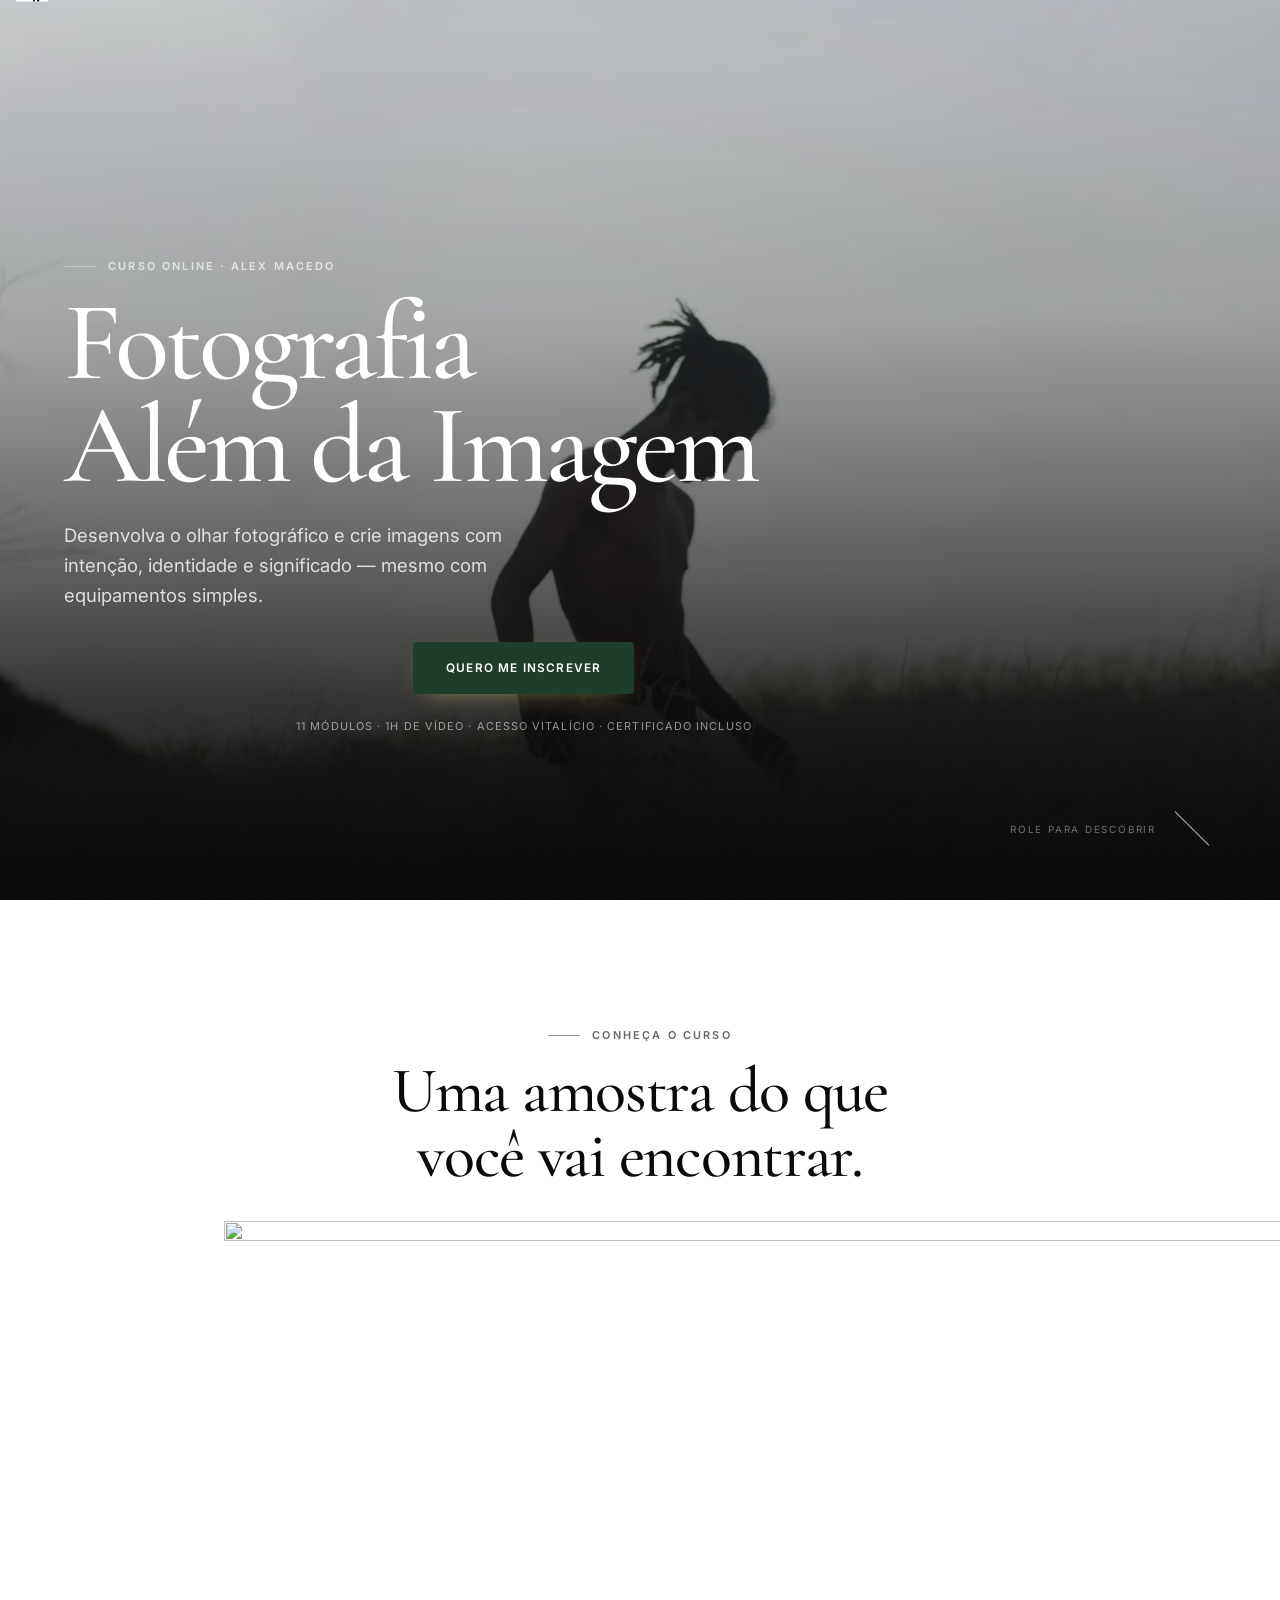
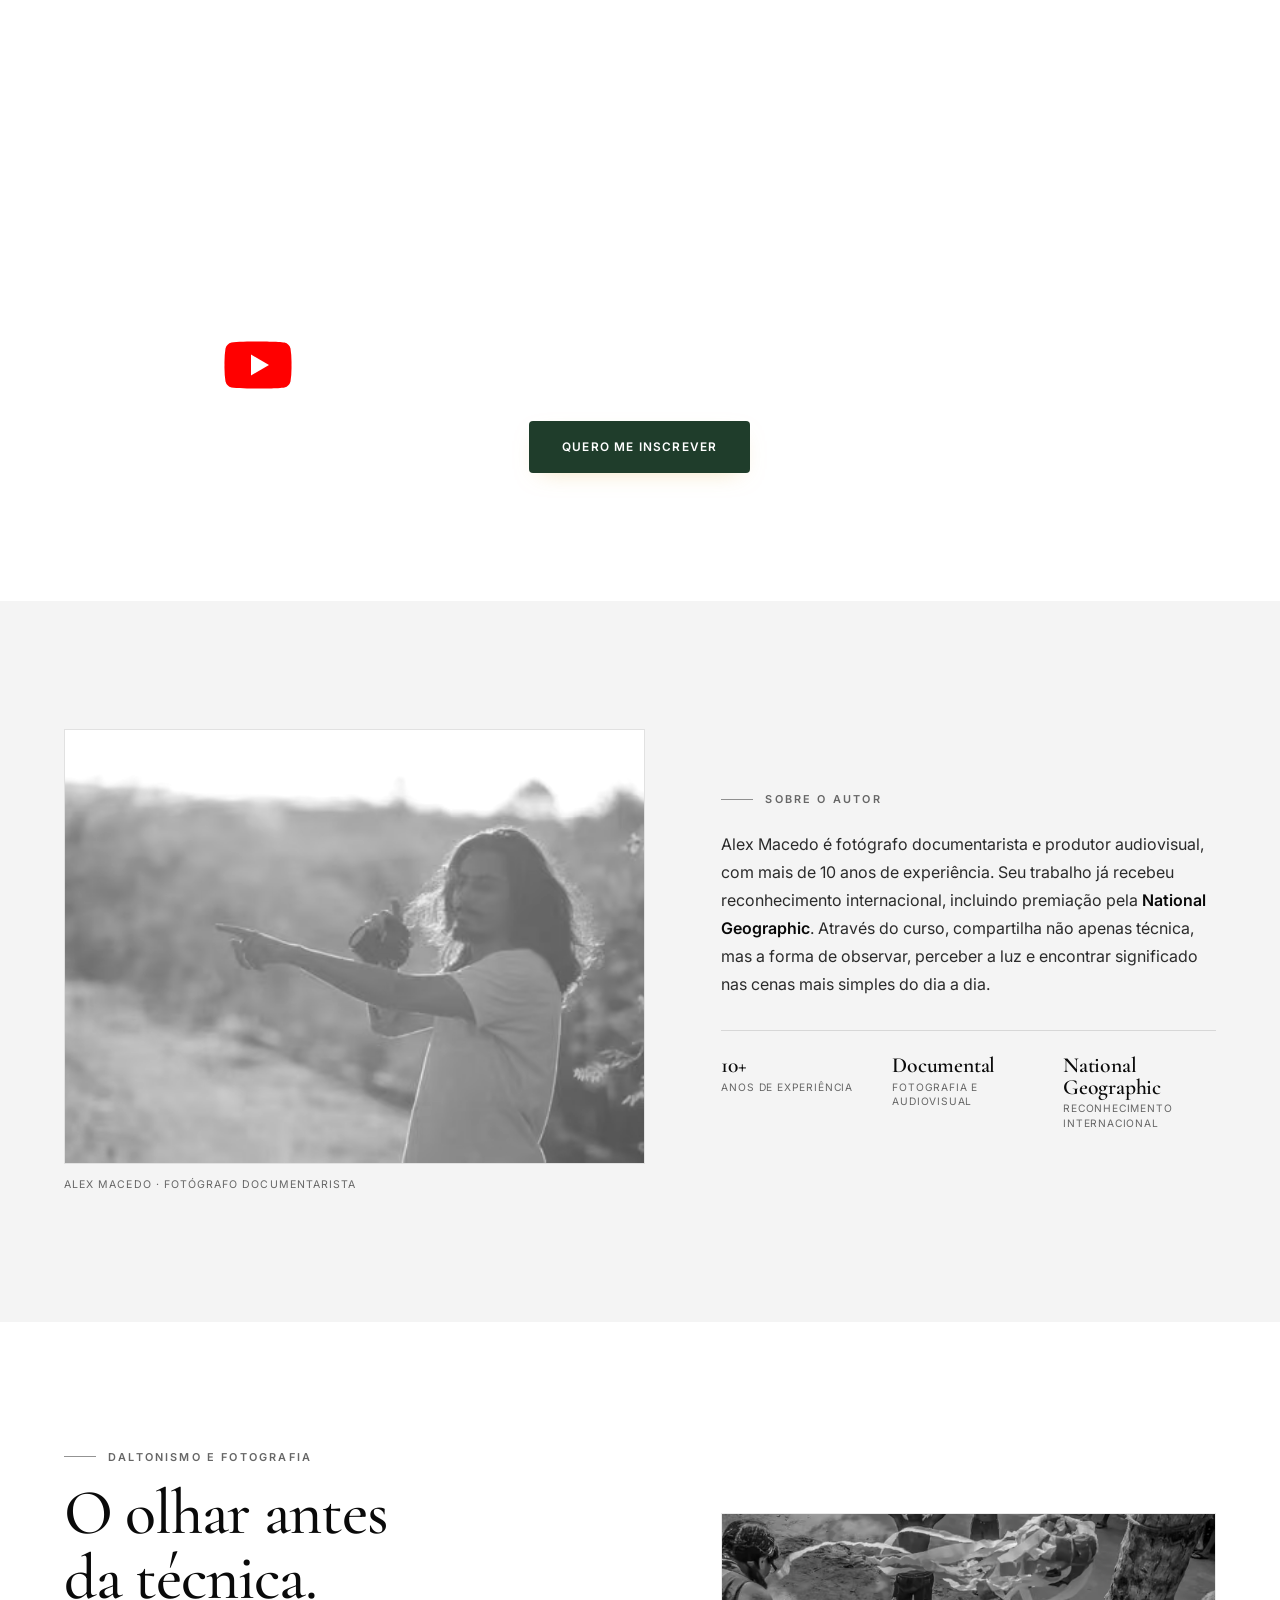
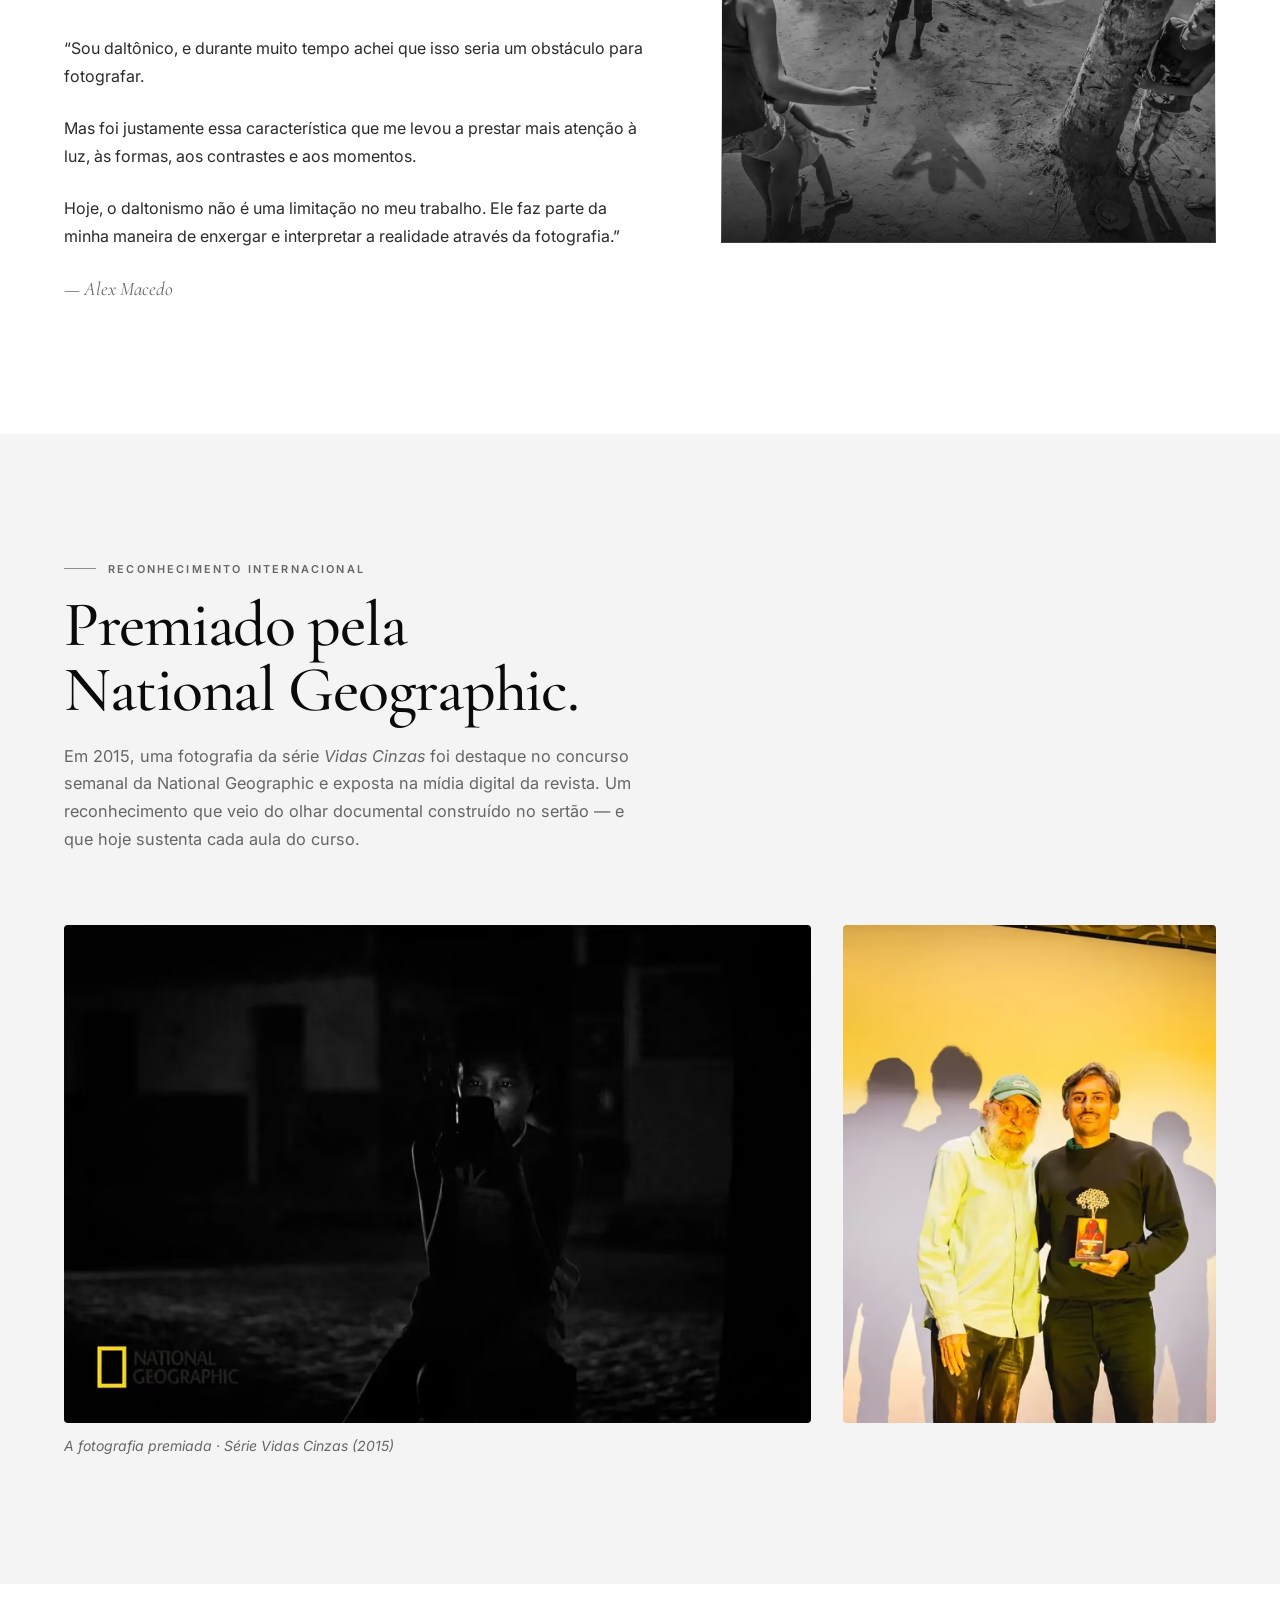
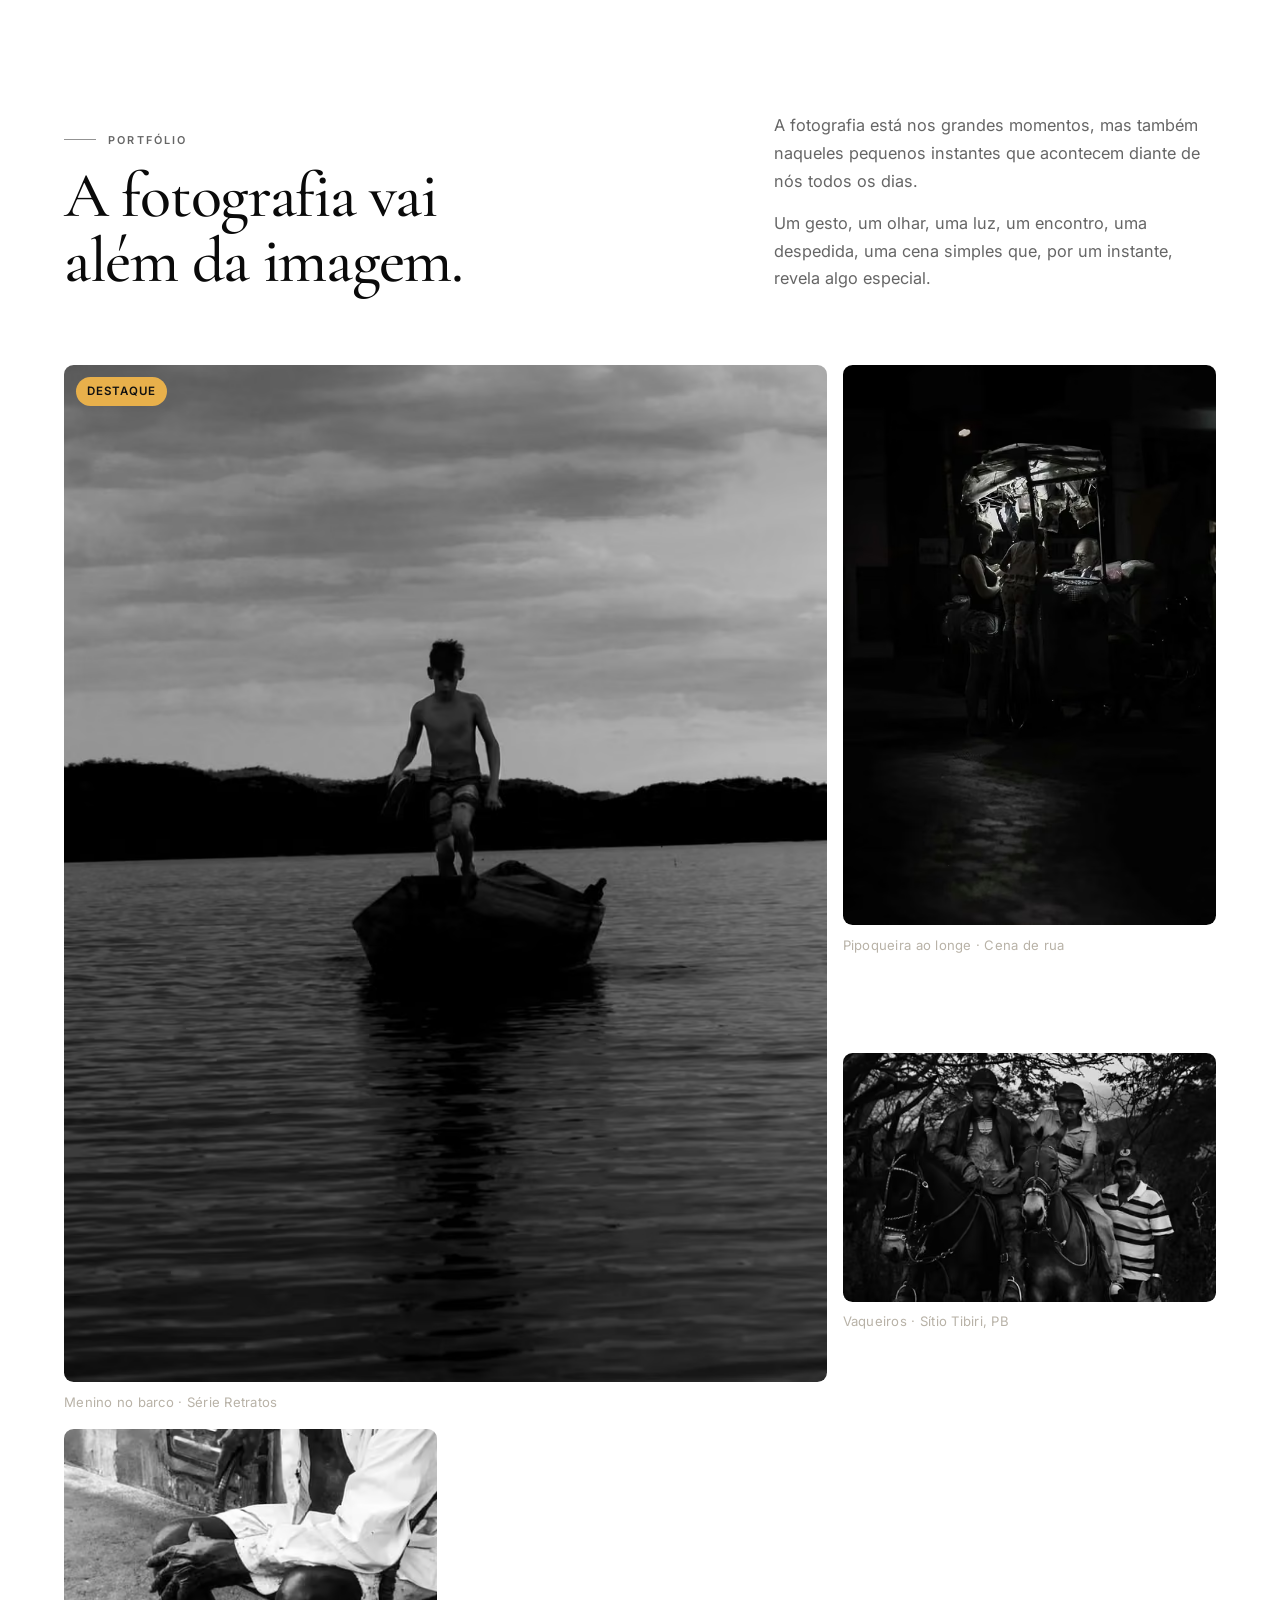
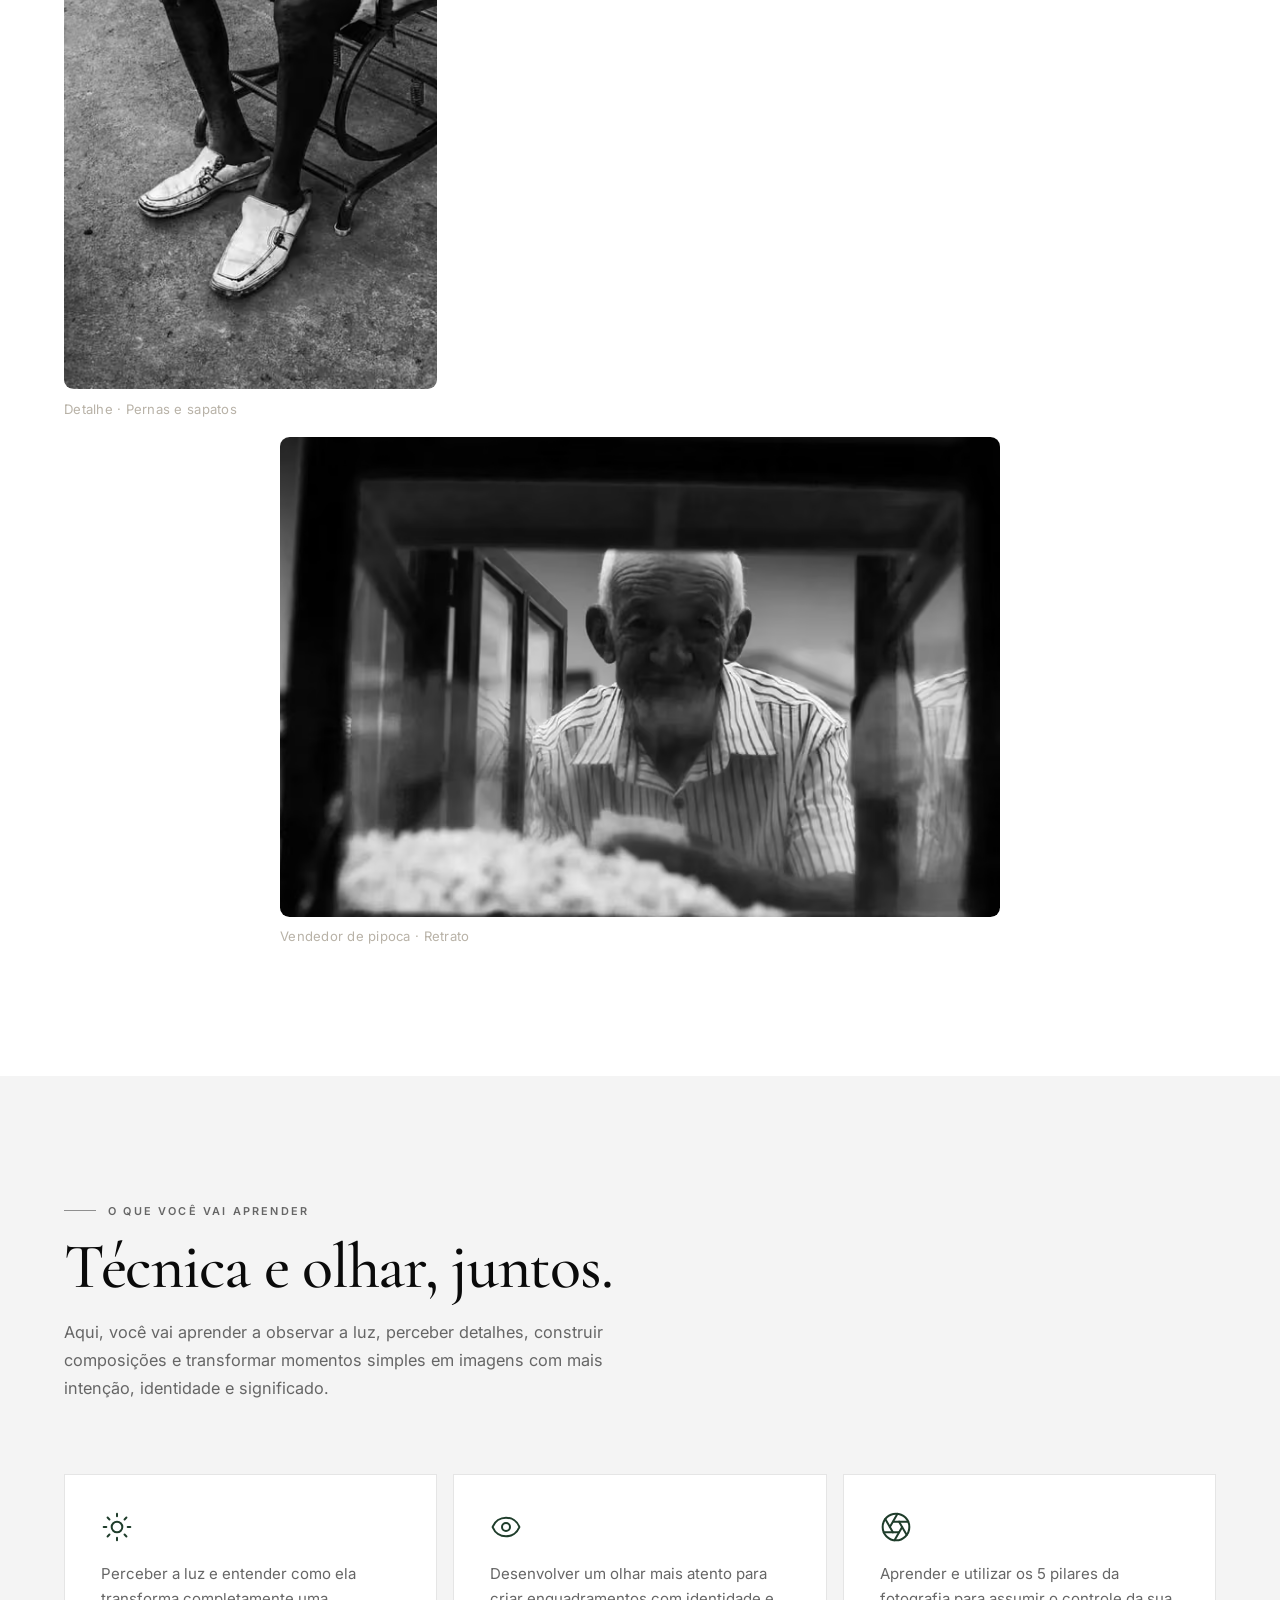
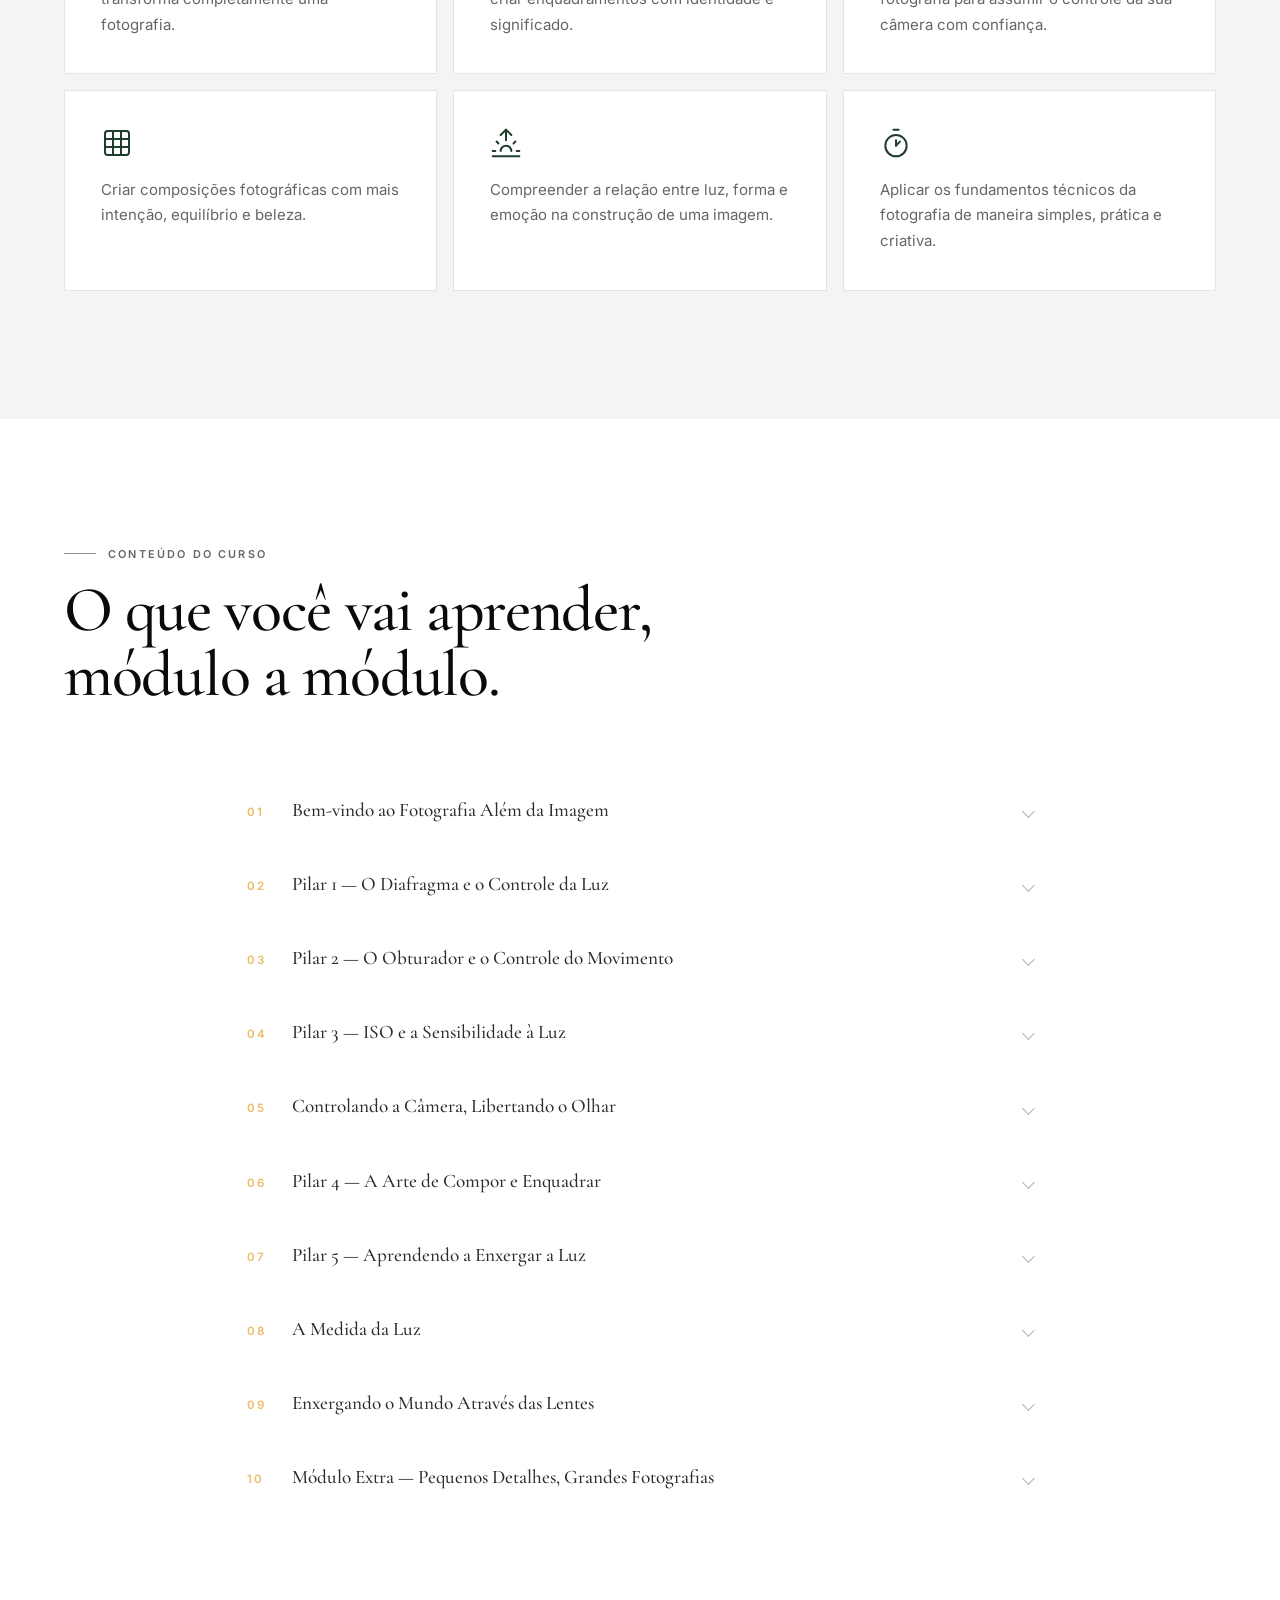
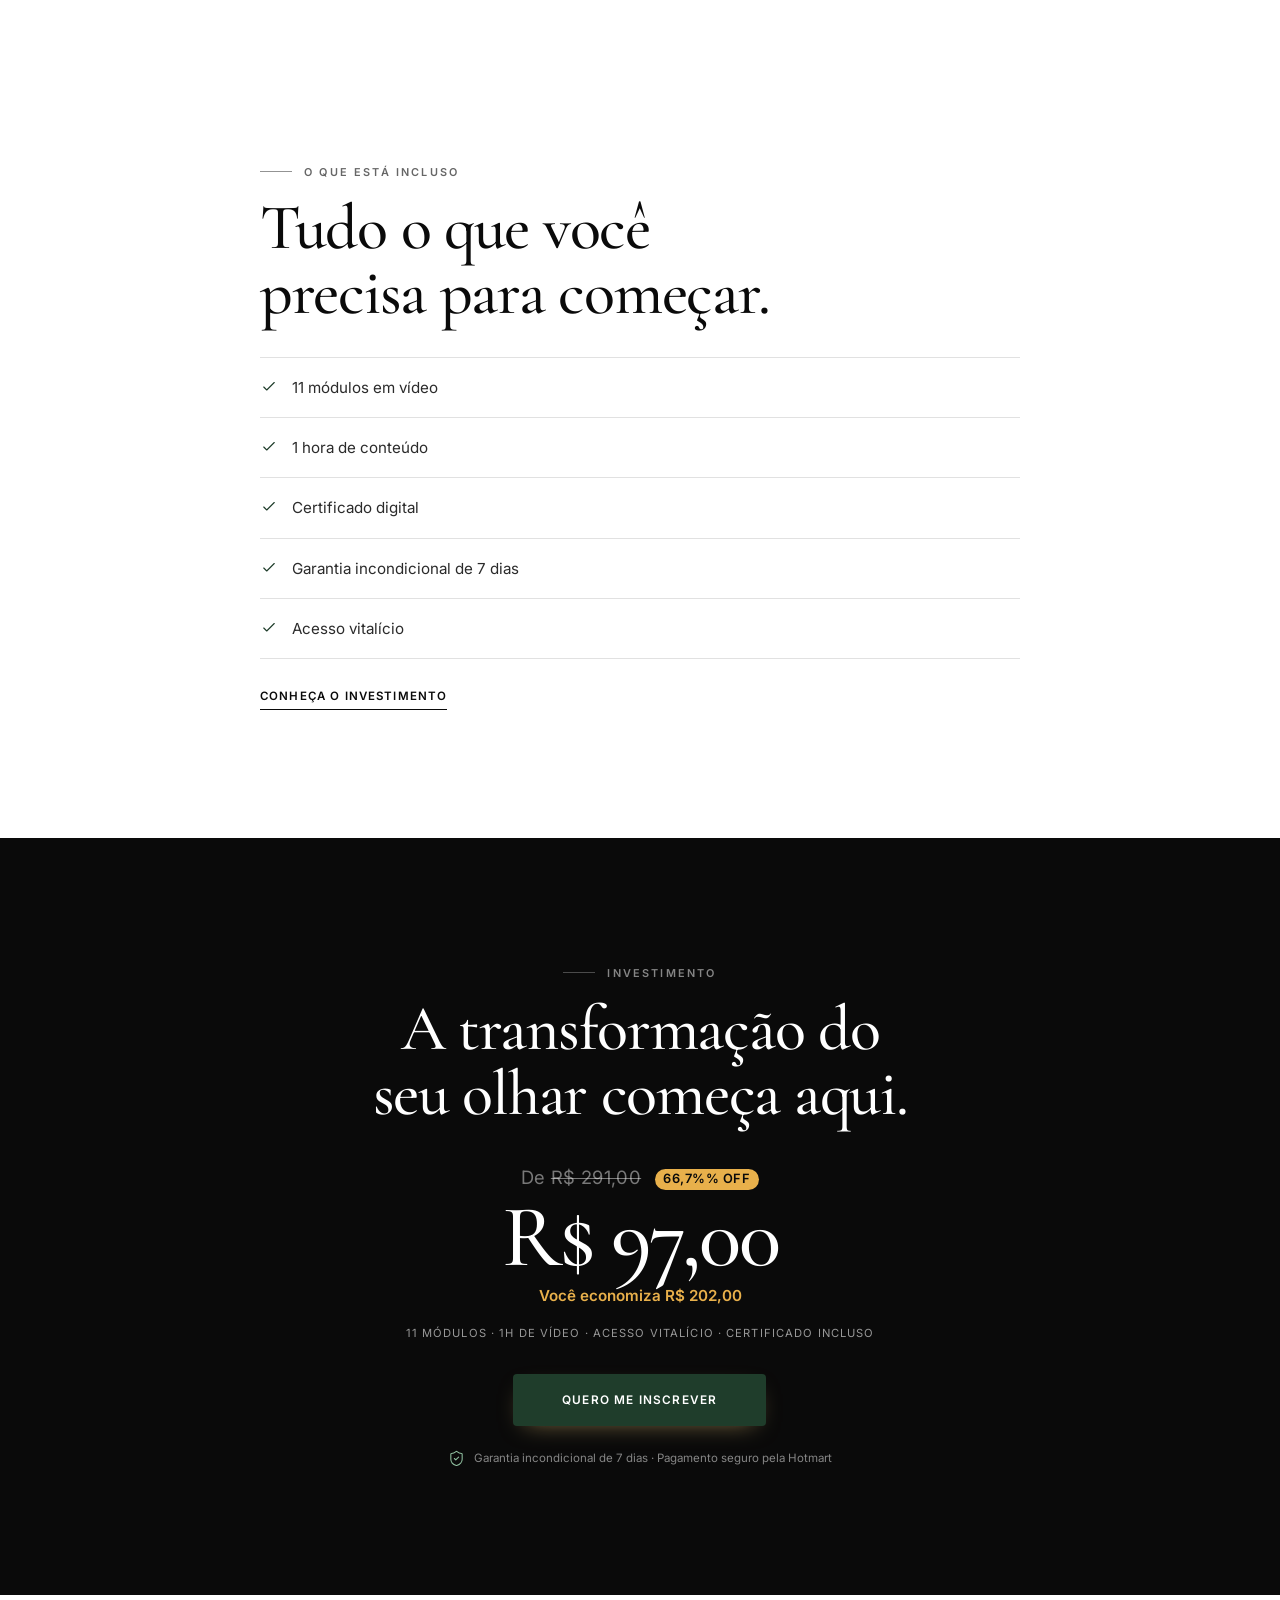
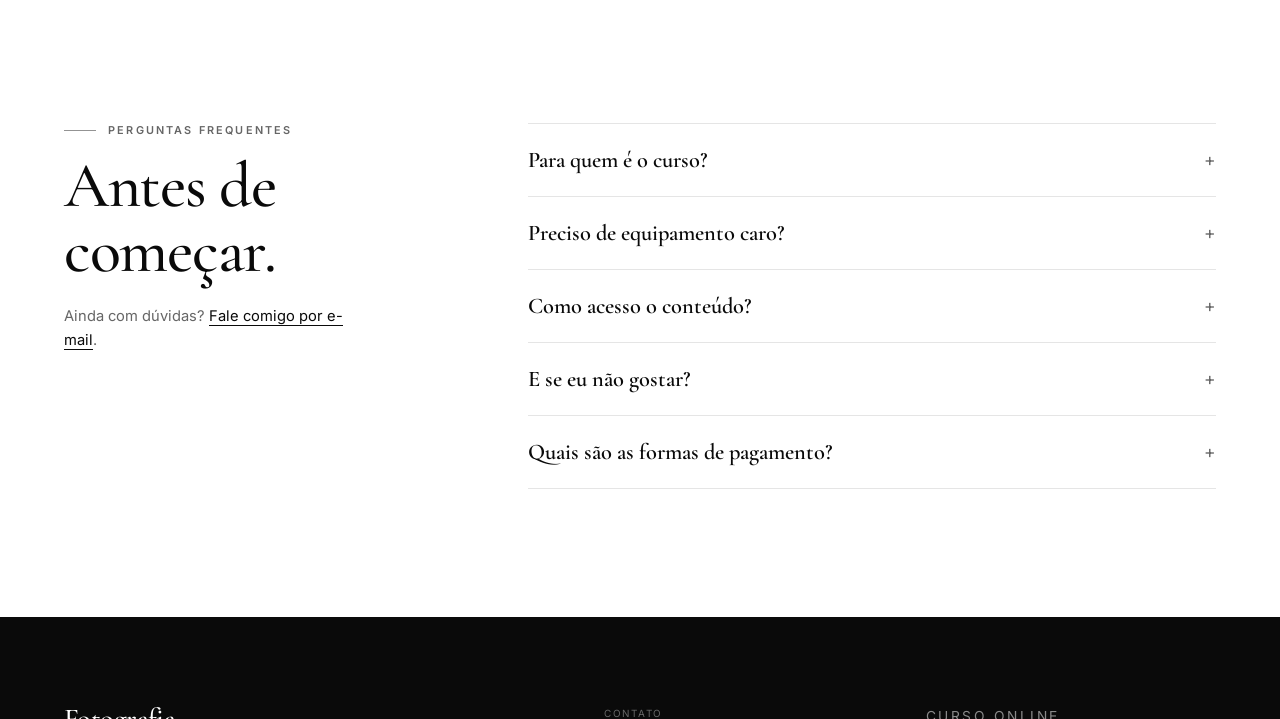
==== commit ab358e9c: "Update index.html" ====
--- a/index.html
+++ b/index.html
@@ -495,7 +495,7 @@
         <div class="section-head section-head--split" data-reveal>
           <div>
             <p class="eyebrow"><span class="eyebrow__line" aria-hidden="true"></span>Portfólio</p>
-            <h2 id="portfolio-title">Um olhar além da imagem.</h2>
+            <h2 id="portfolio-title">A fotografia vai além da imagem.</h2>
           </div>
           <div class="portfolio__intro">
             <p class="section-intro">A fotografia está nos grandes momentos, mas também naqueles pequenos instantes que acontecem diante de nós todos os dias.</p>
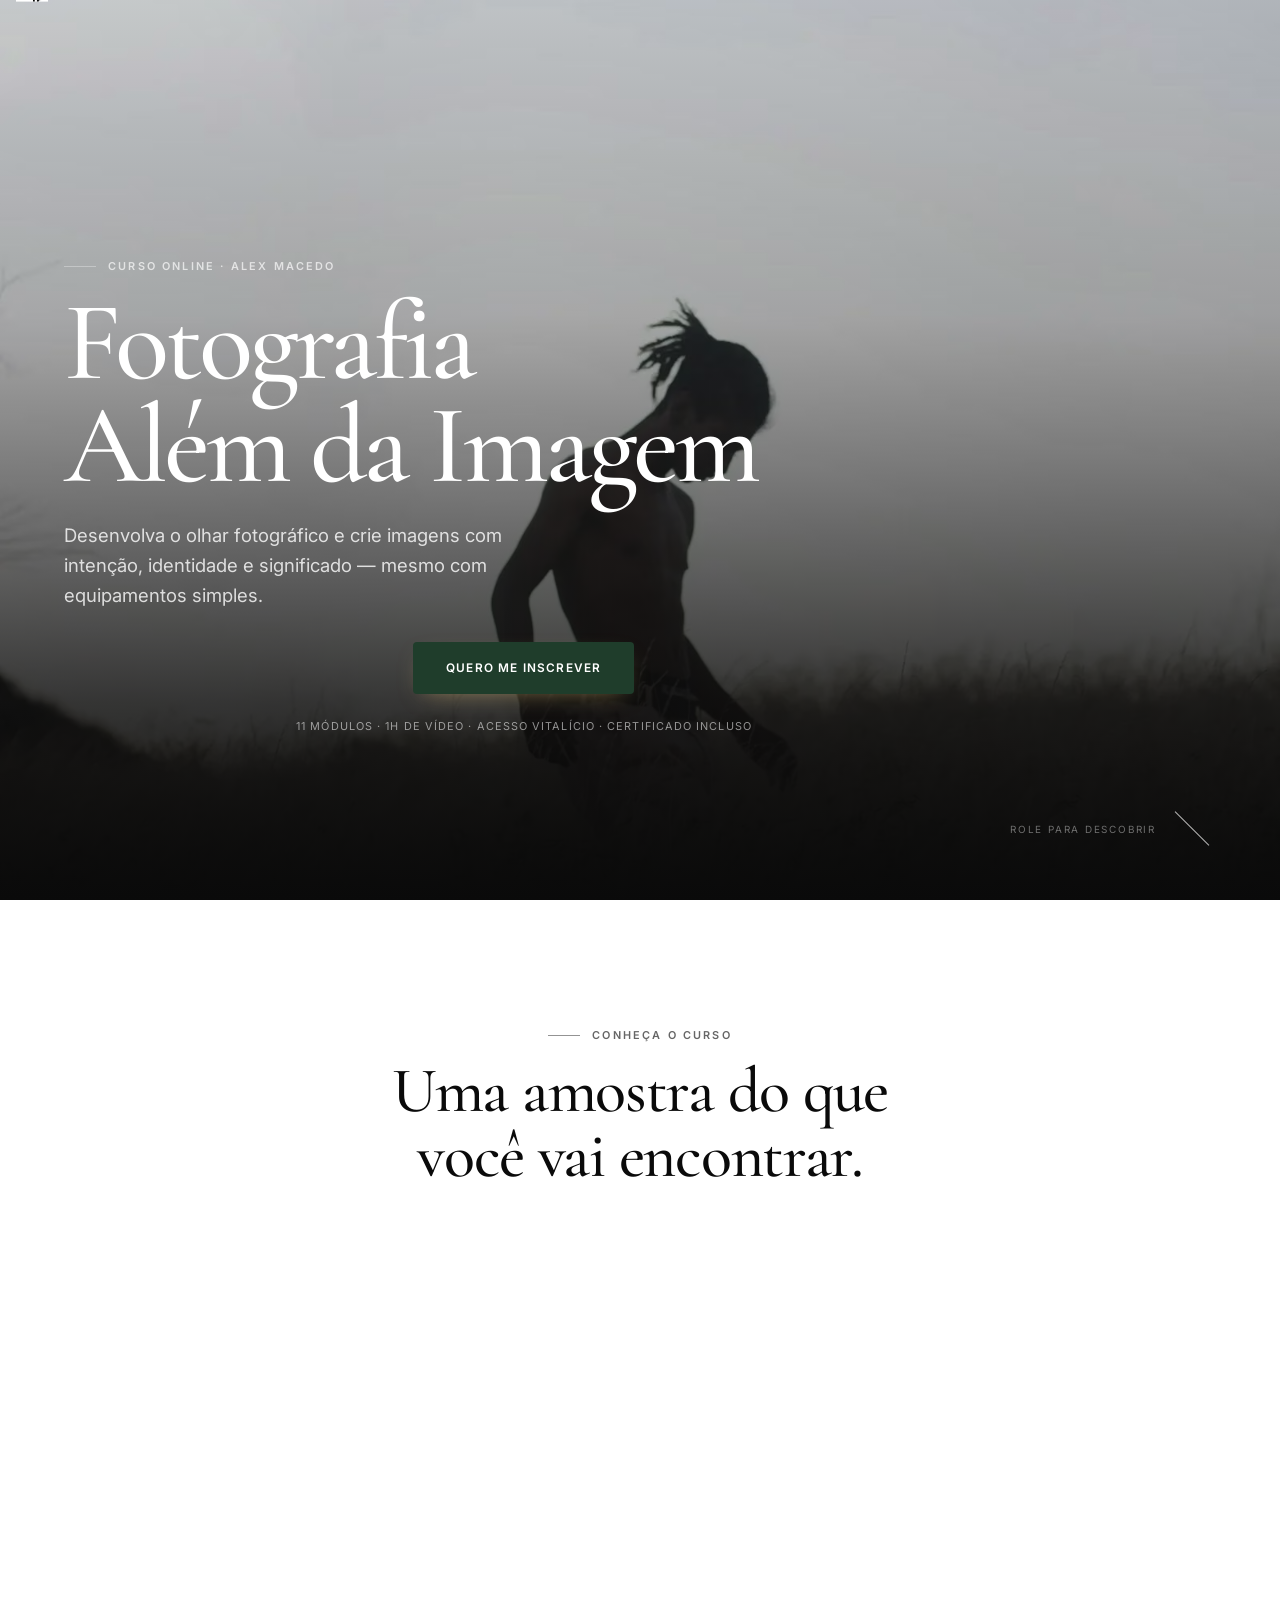
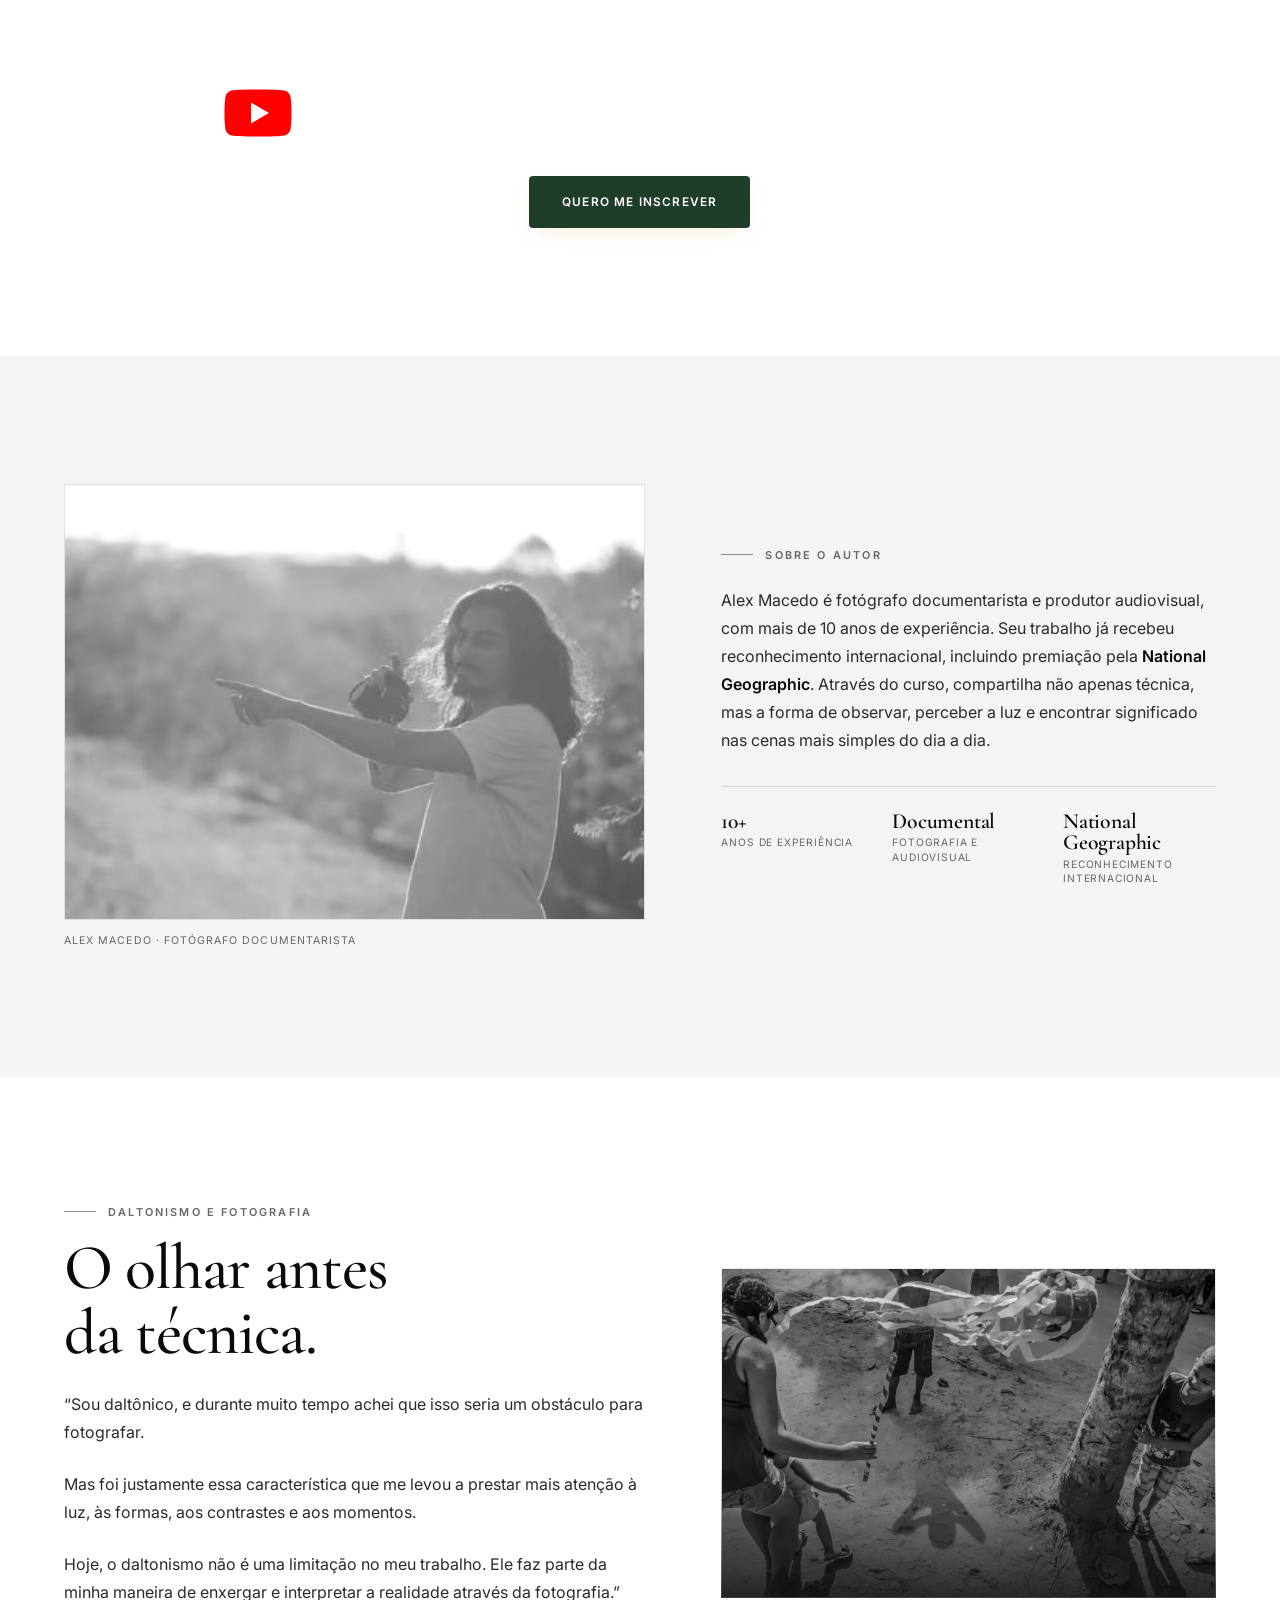
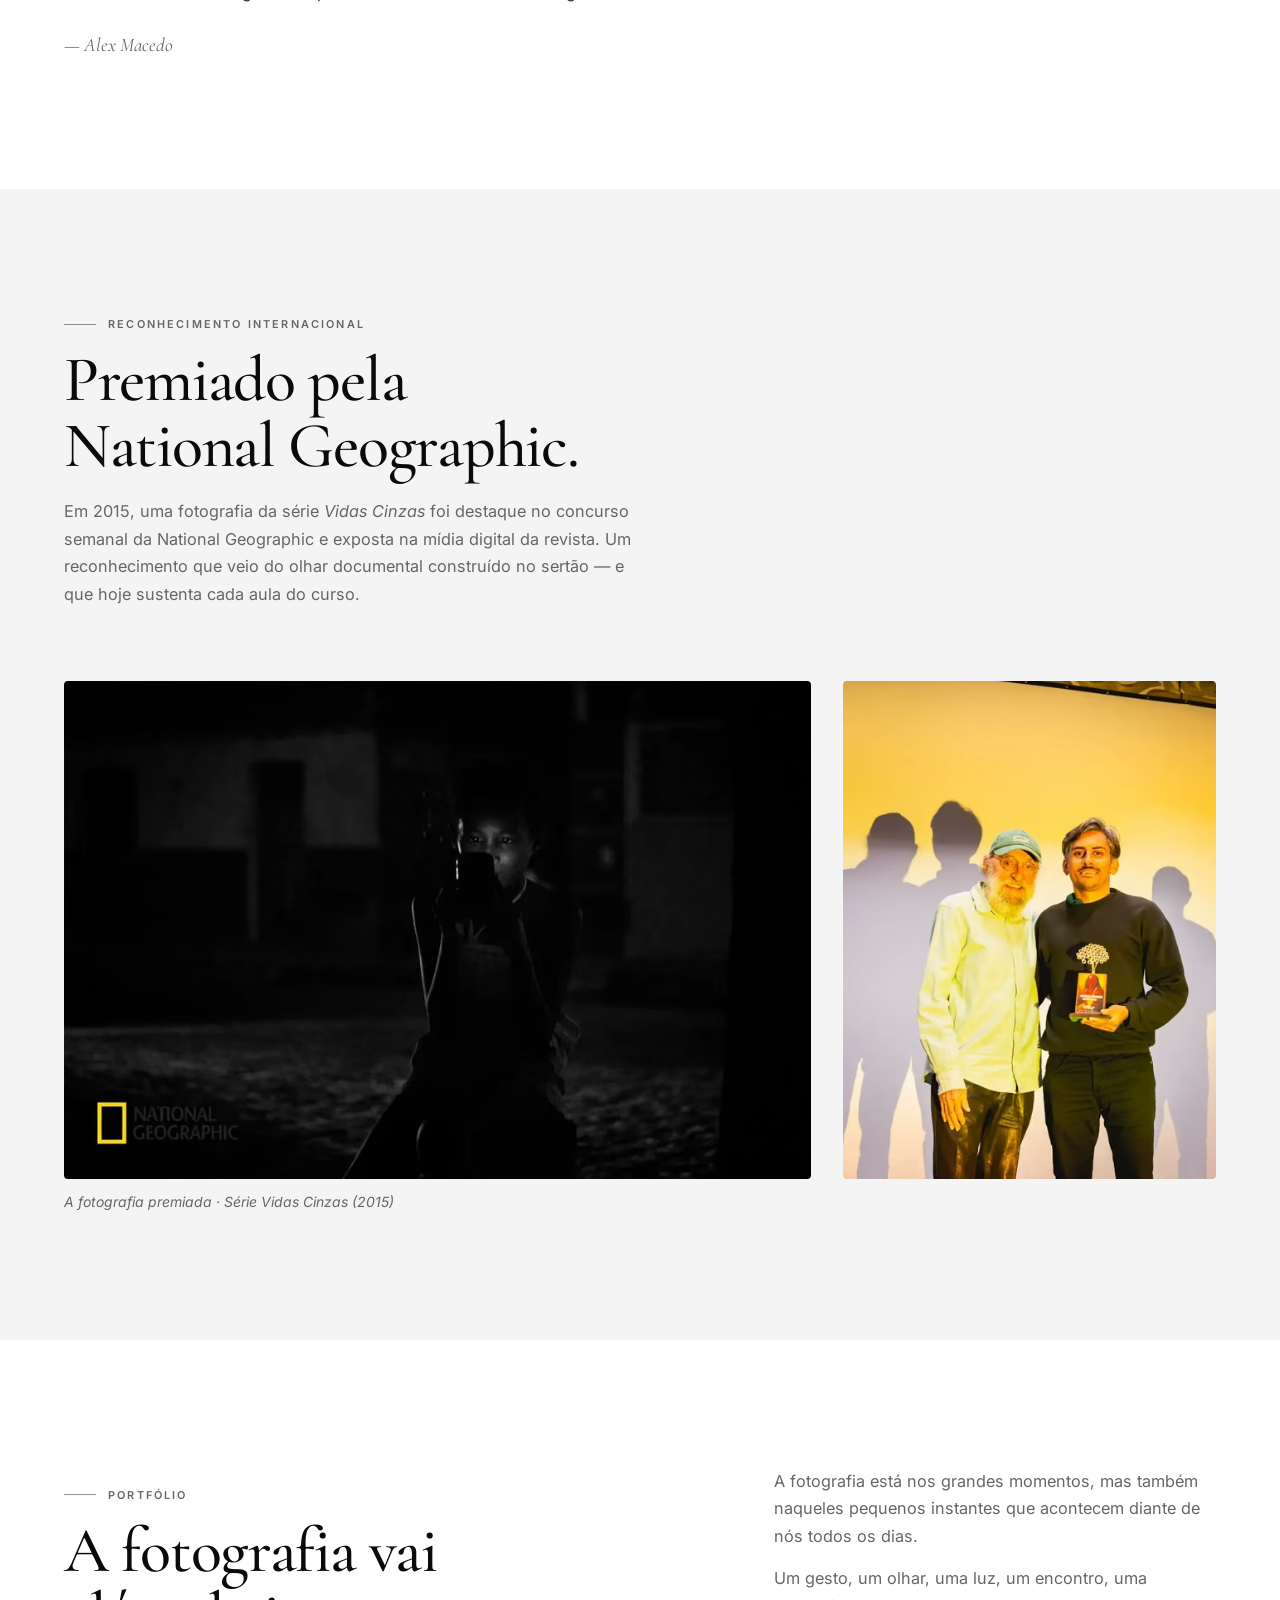
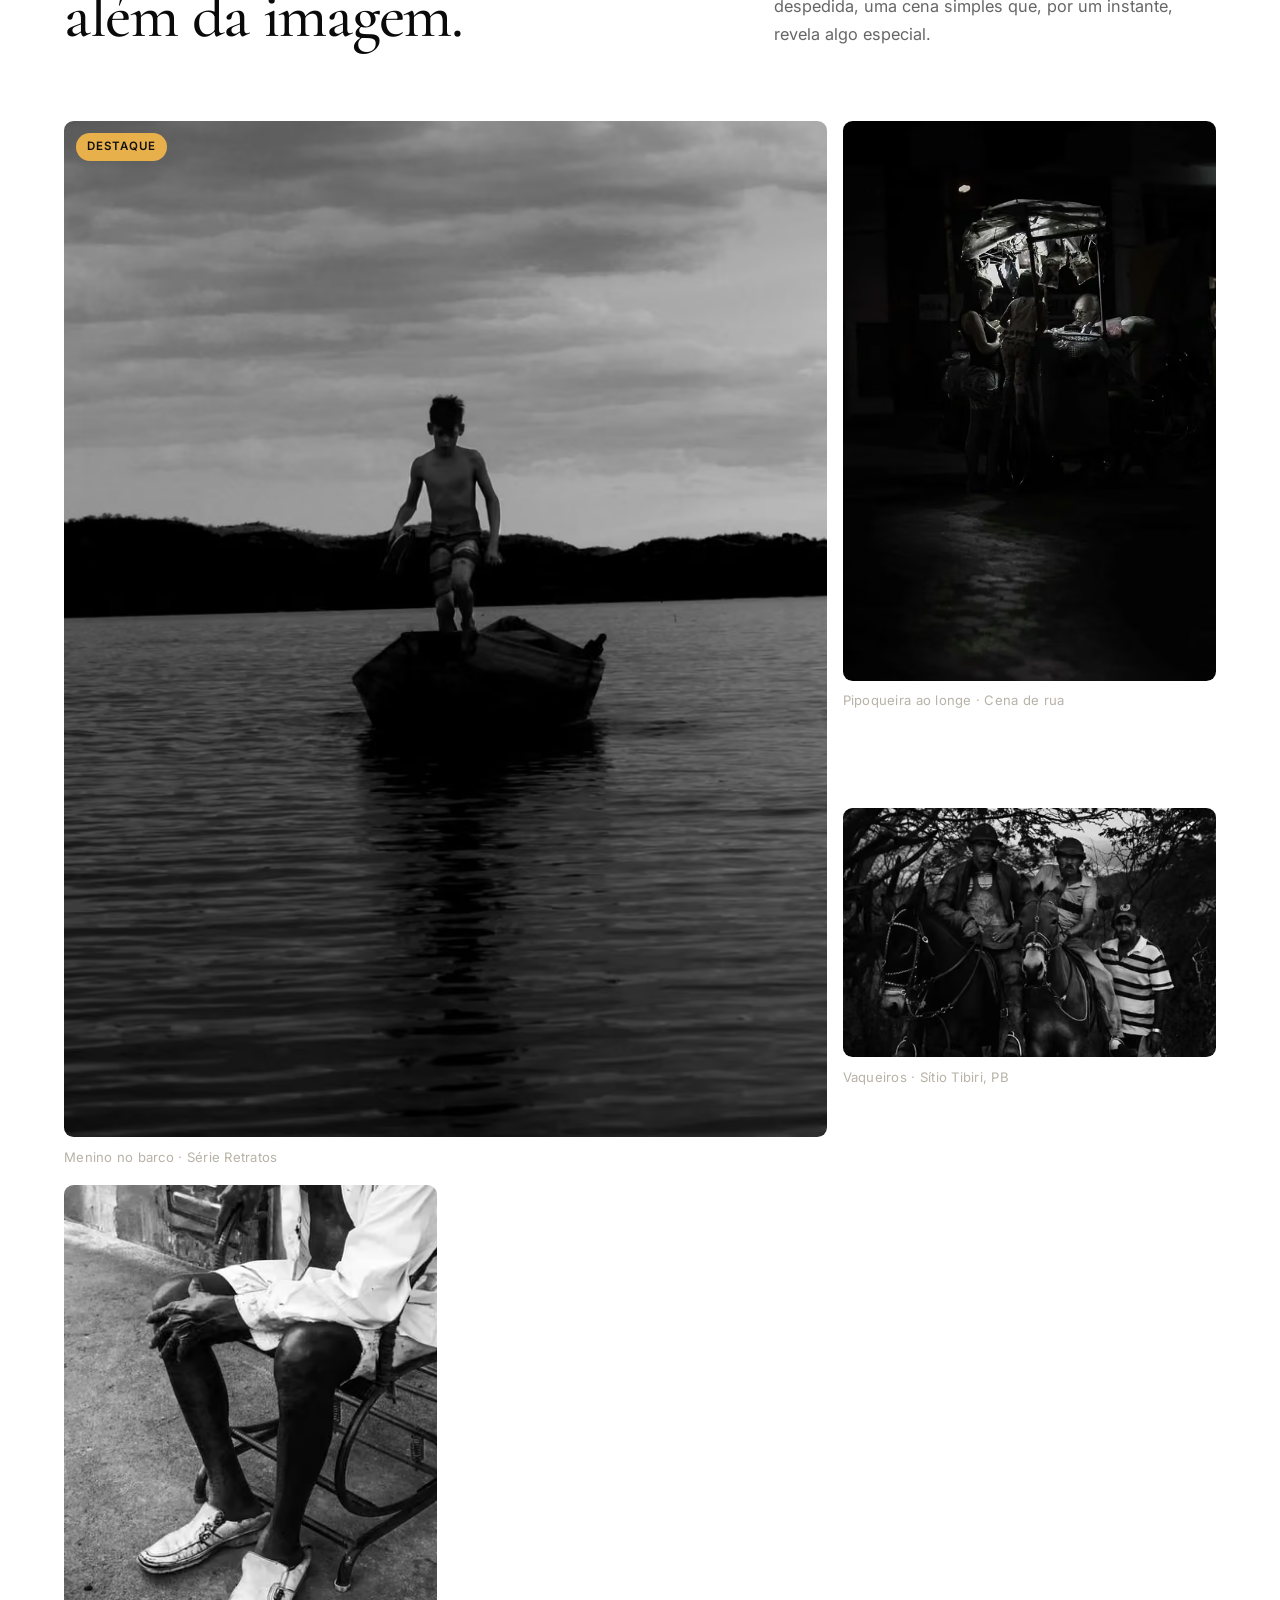
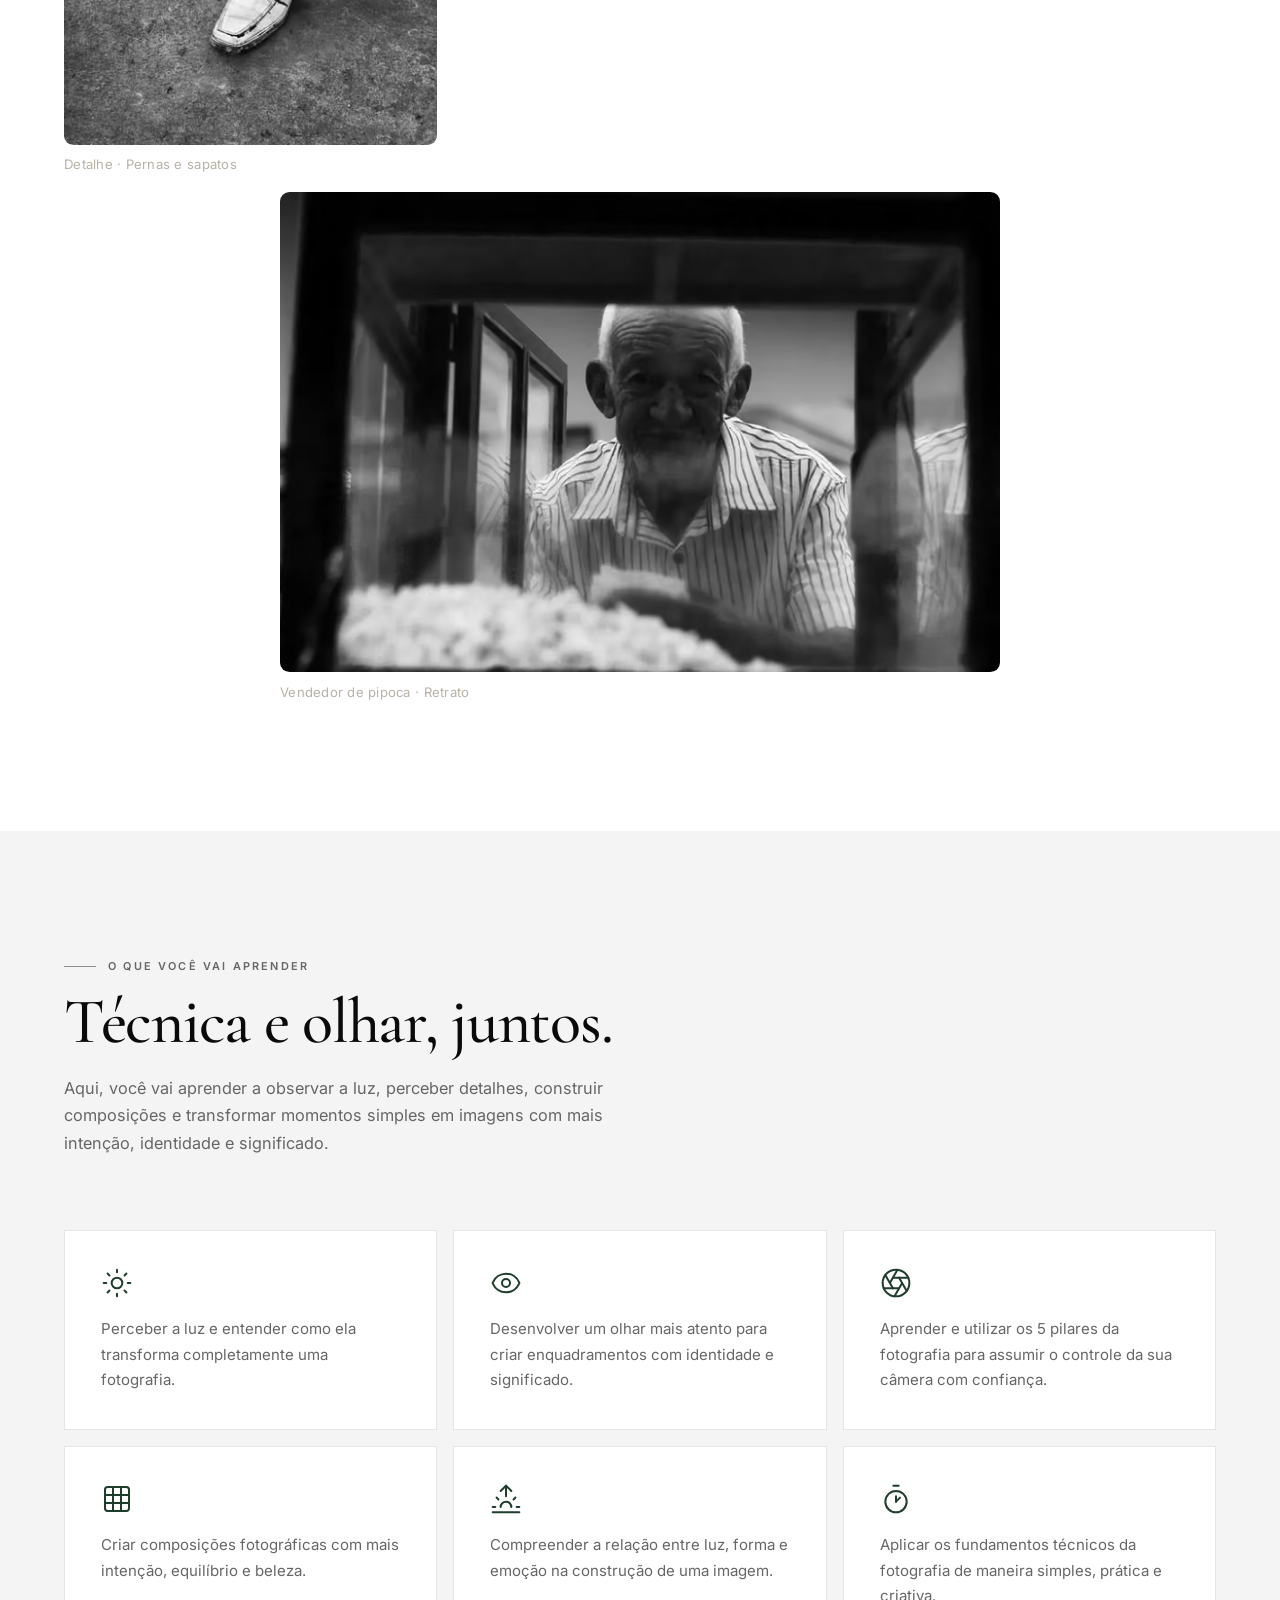
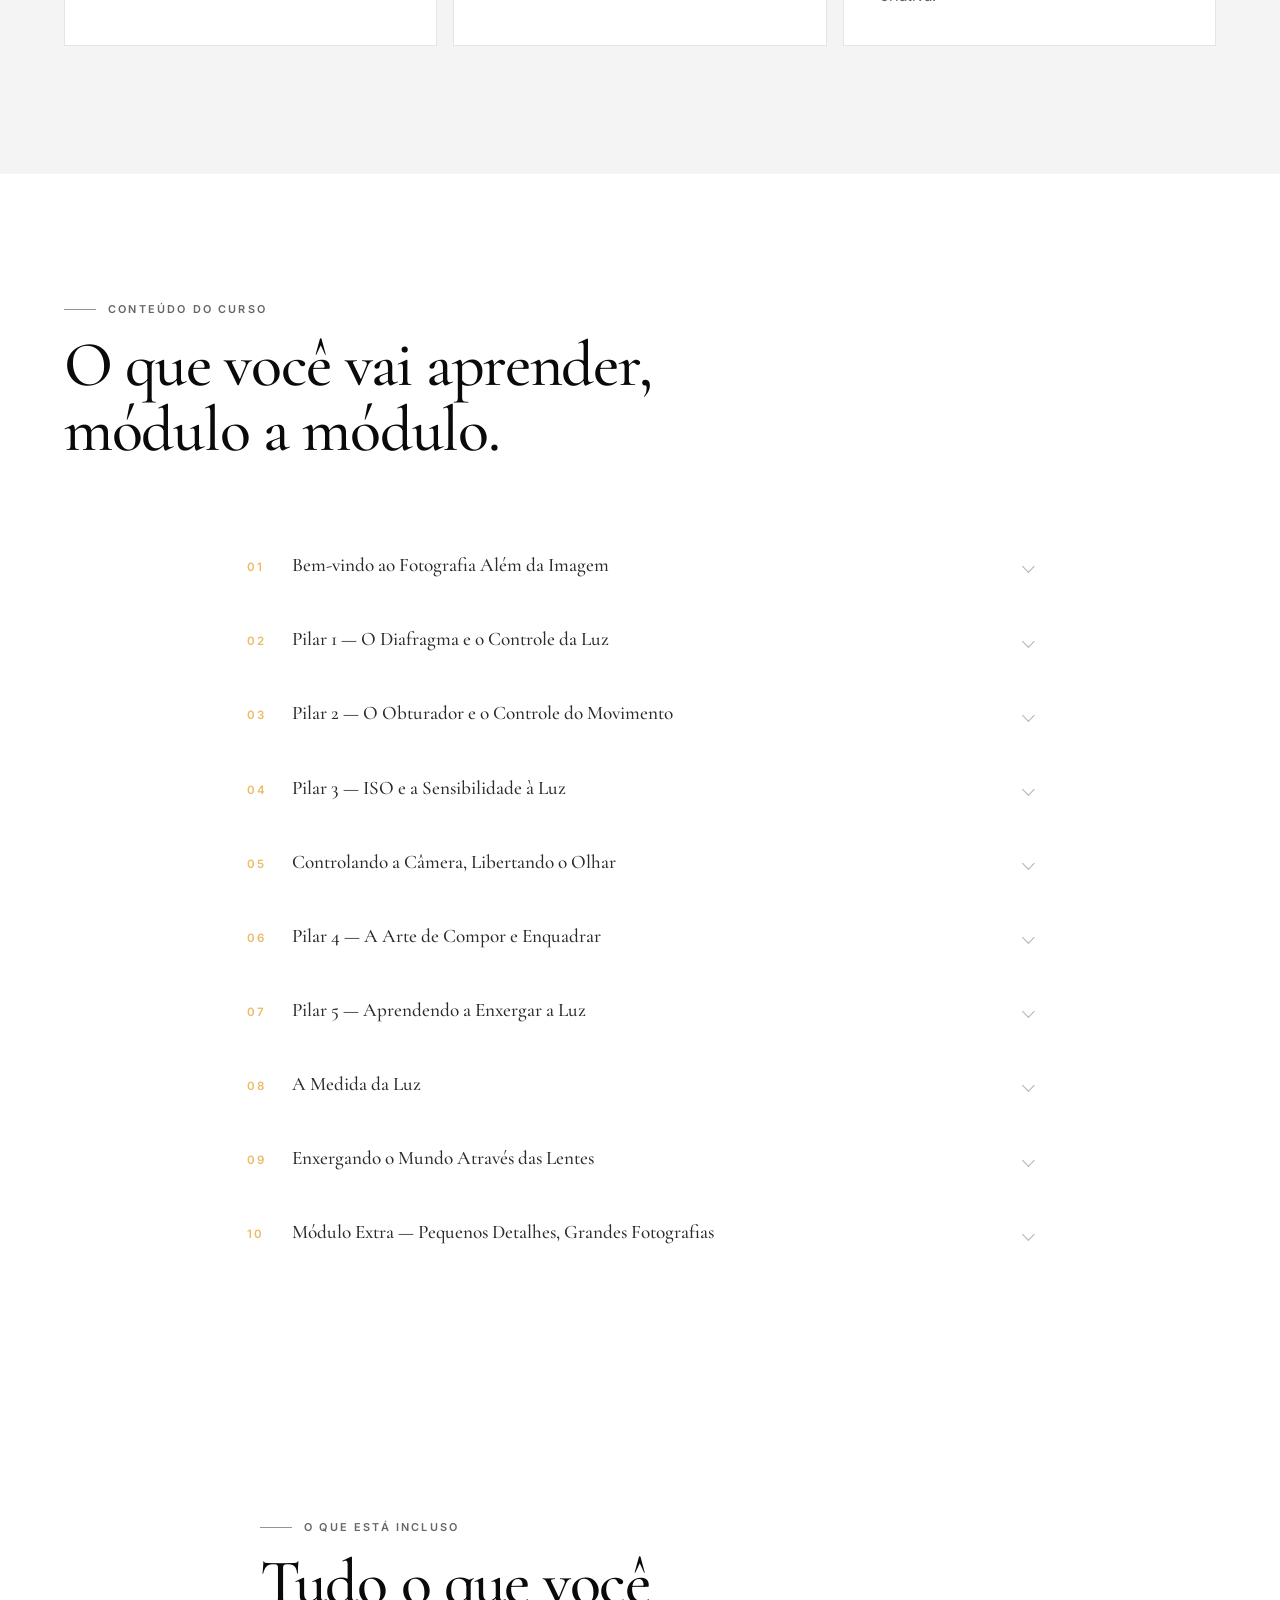
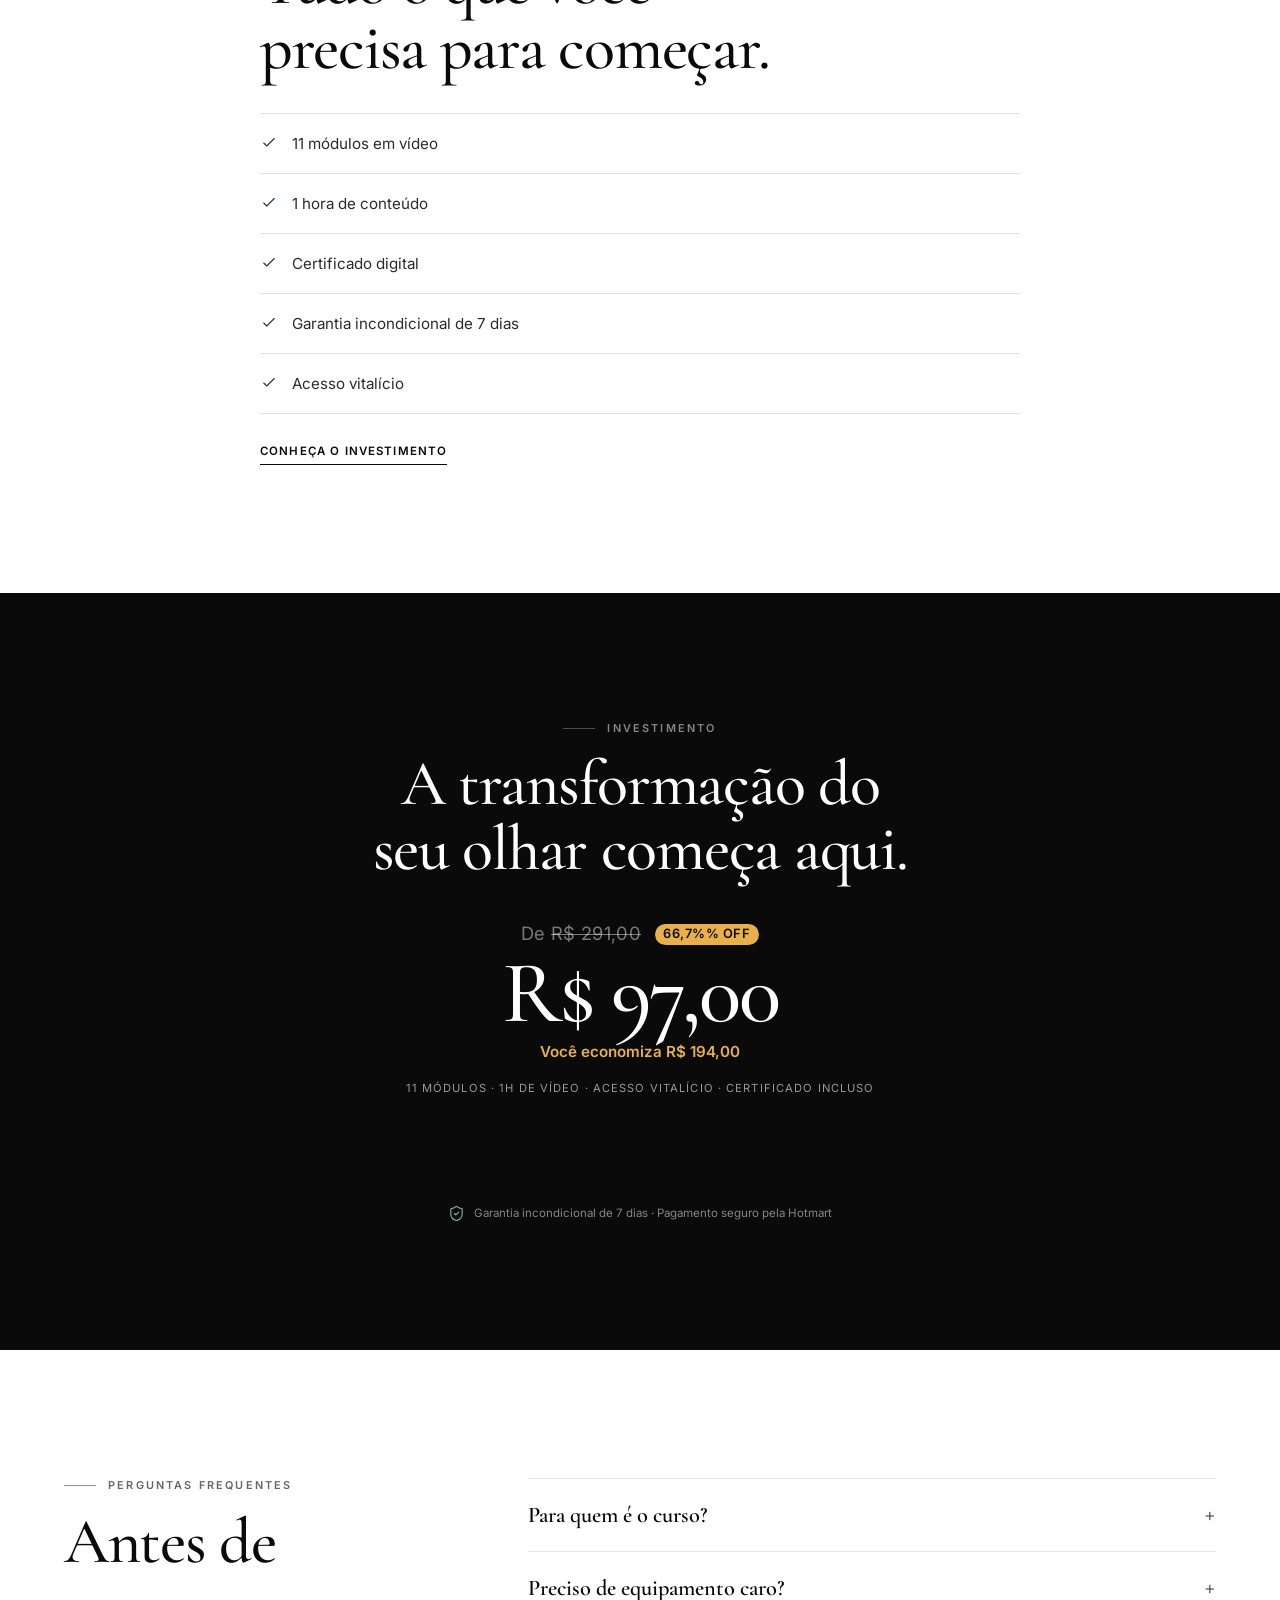
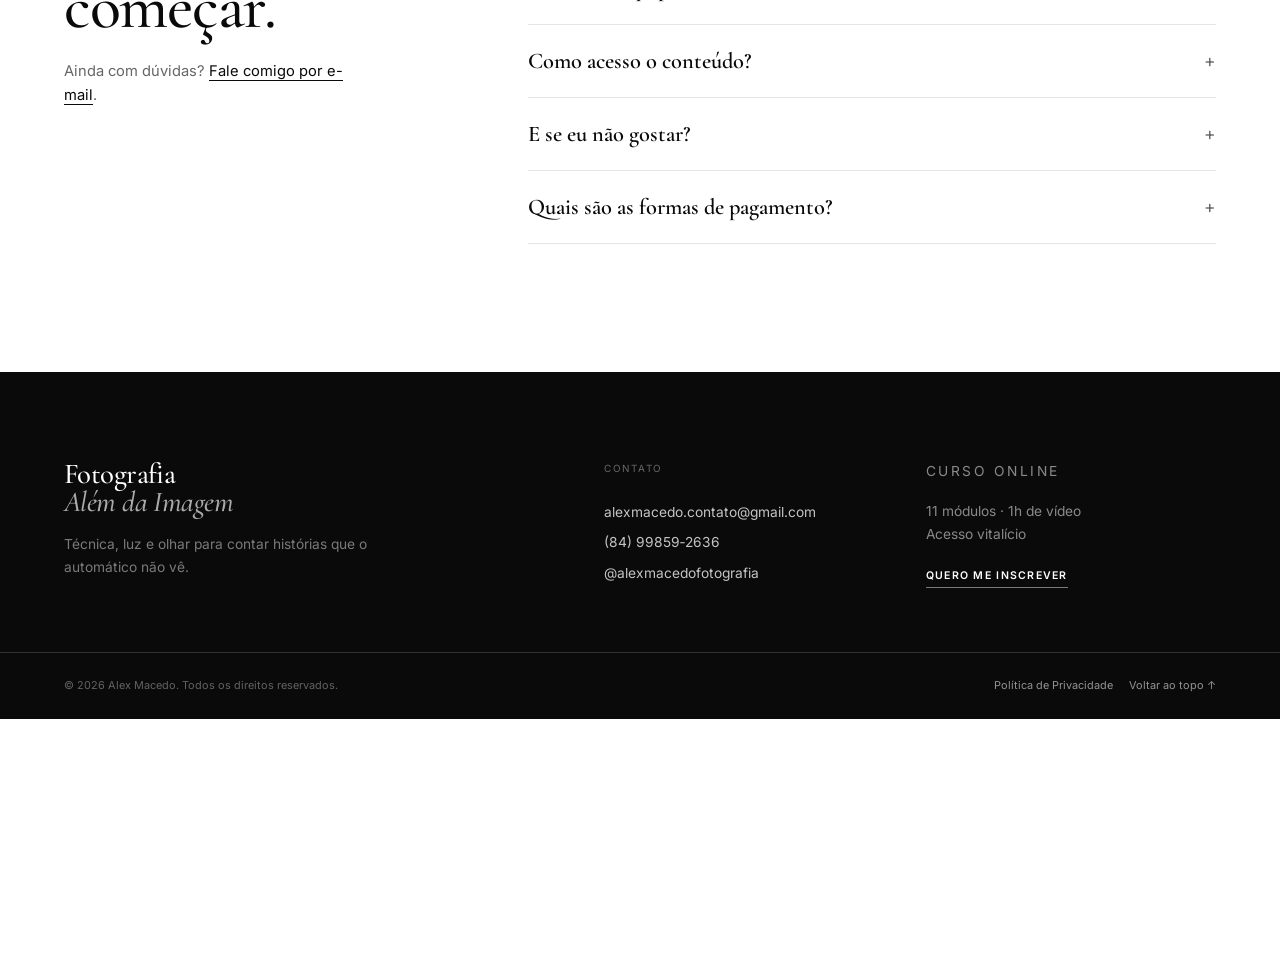
==== commit ada04867: "Mudança de diferença de preço jang" ====
--- a/index.html
+++ b/index.html
@@ -822,7 +822,7 @@
           <span class="investment__badge">66,7%% OFF</span>
         </p>
         <p class="investment__price" data-reveal>R$ 97,00</p>
-        <p class="investment__save" data-reveal>Você economiza R$ 202,00</p>
+        <p class="investment__save" data-reveal>Você economiza R$ 194,00</p>
         <p class="investment__note" data-reveal>11 módulos · 1h de vídeo · acesso vitalício · certificado incluso</p>
         <a class="btn btn--primary btn--large" href="https://pay.hotmart.com/S55585420V?off=jcdc63k7" target="_blank" rel="noopener noreferrer" data-cta="investment" data-reveal>Quero me inscrever</a>
         <p class="investment__guarantee" data-reveal>
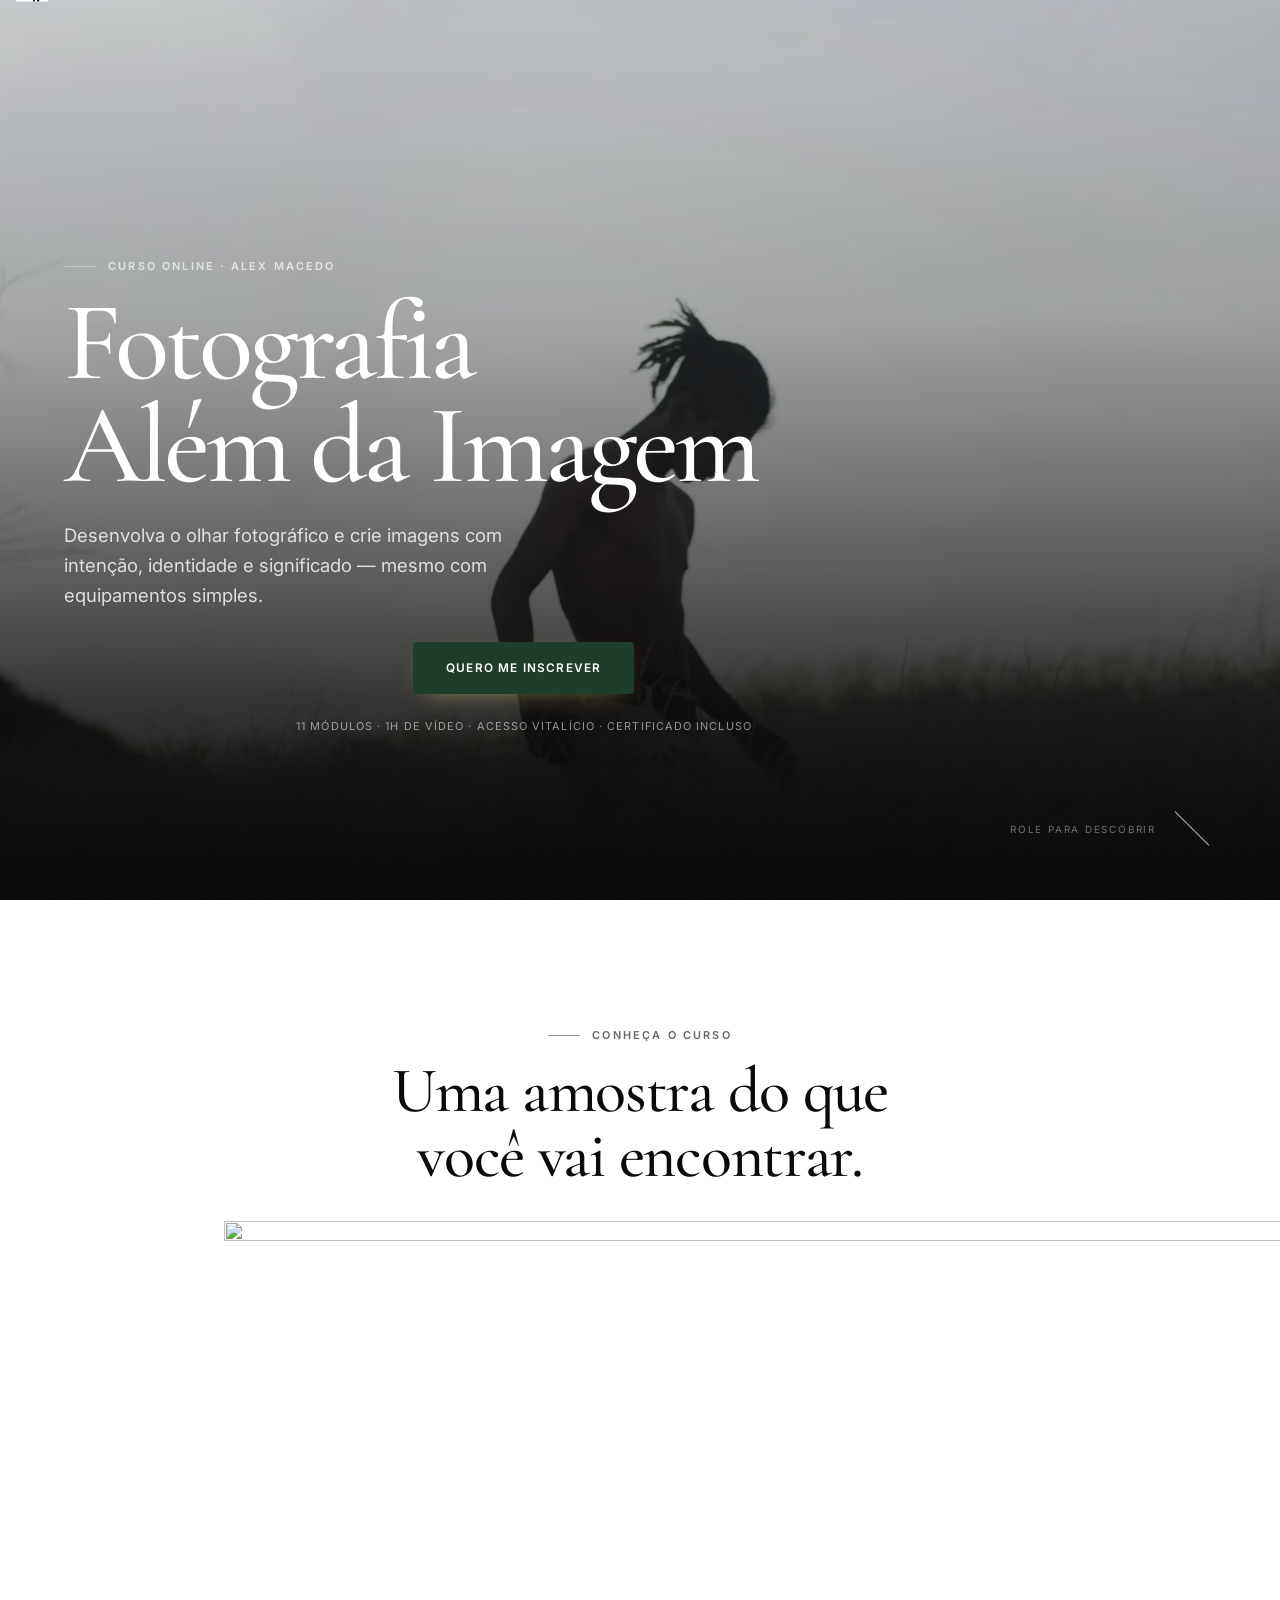
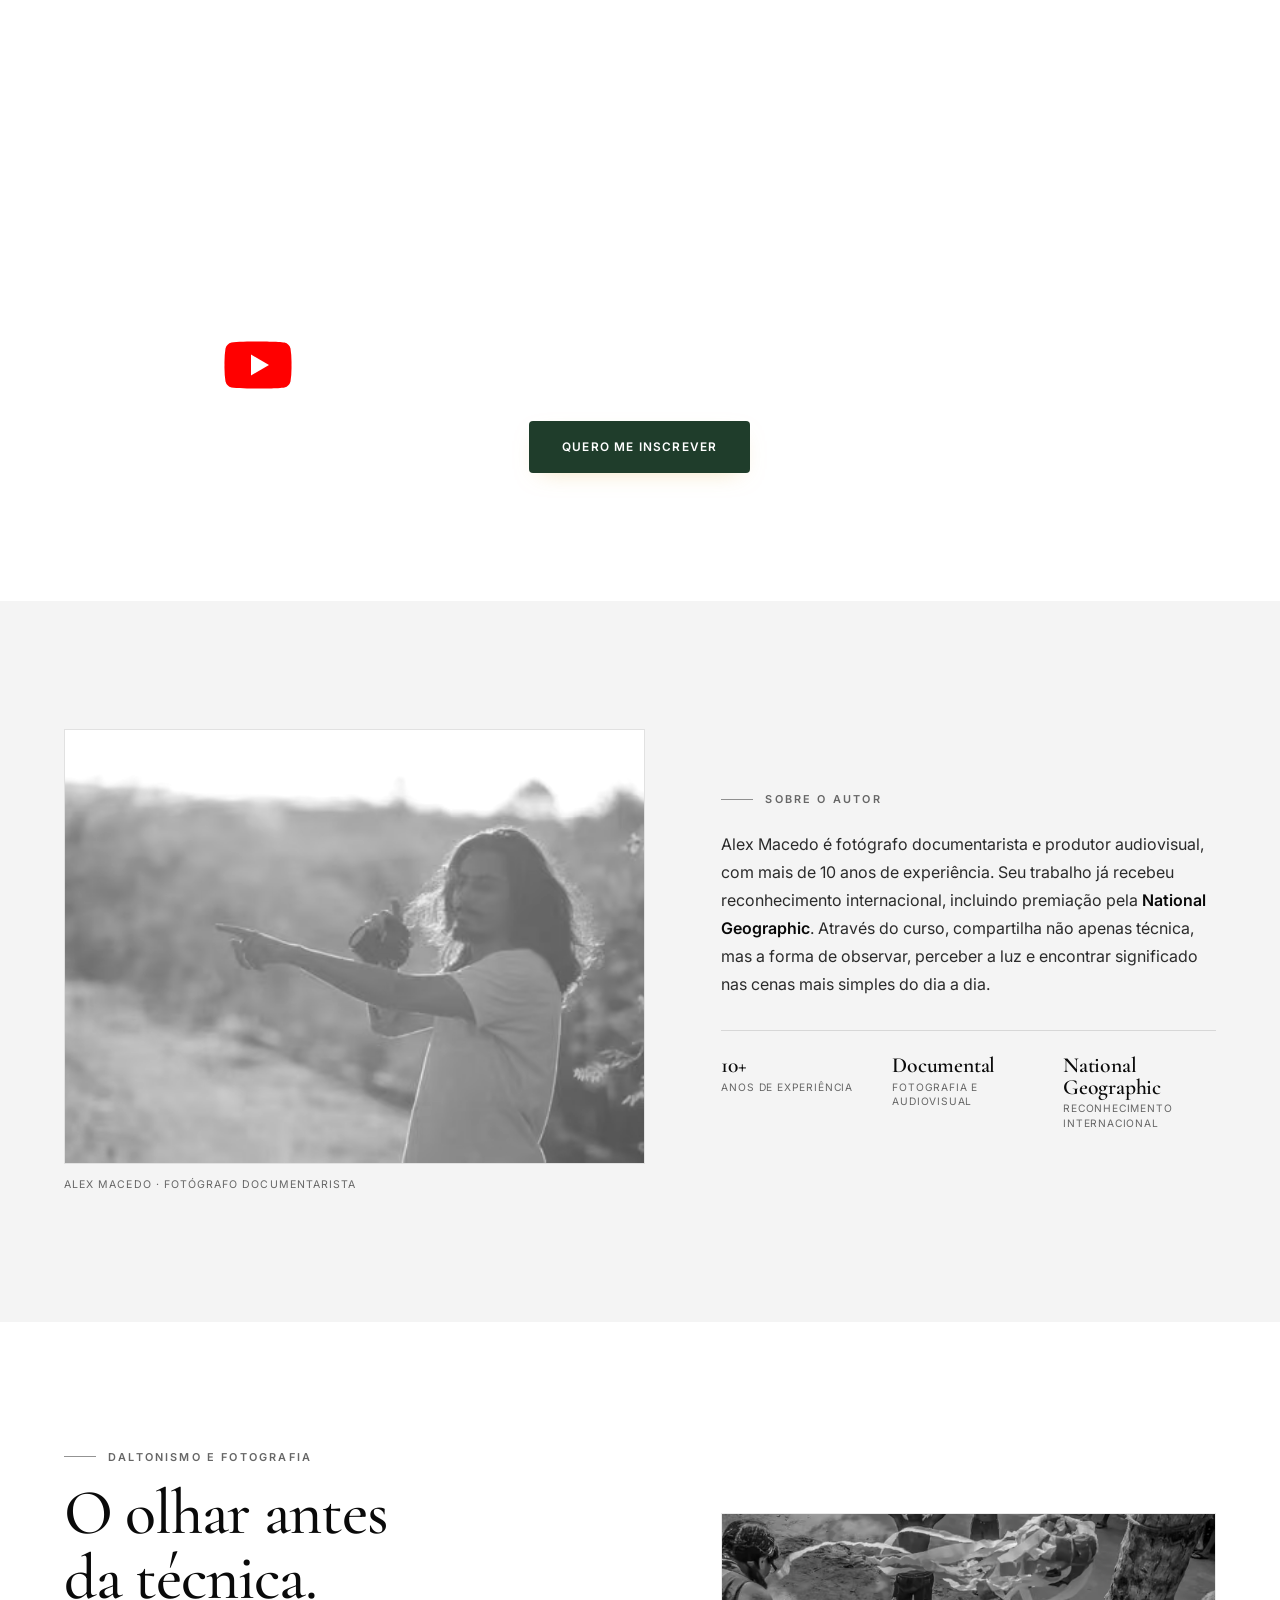
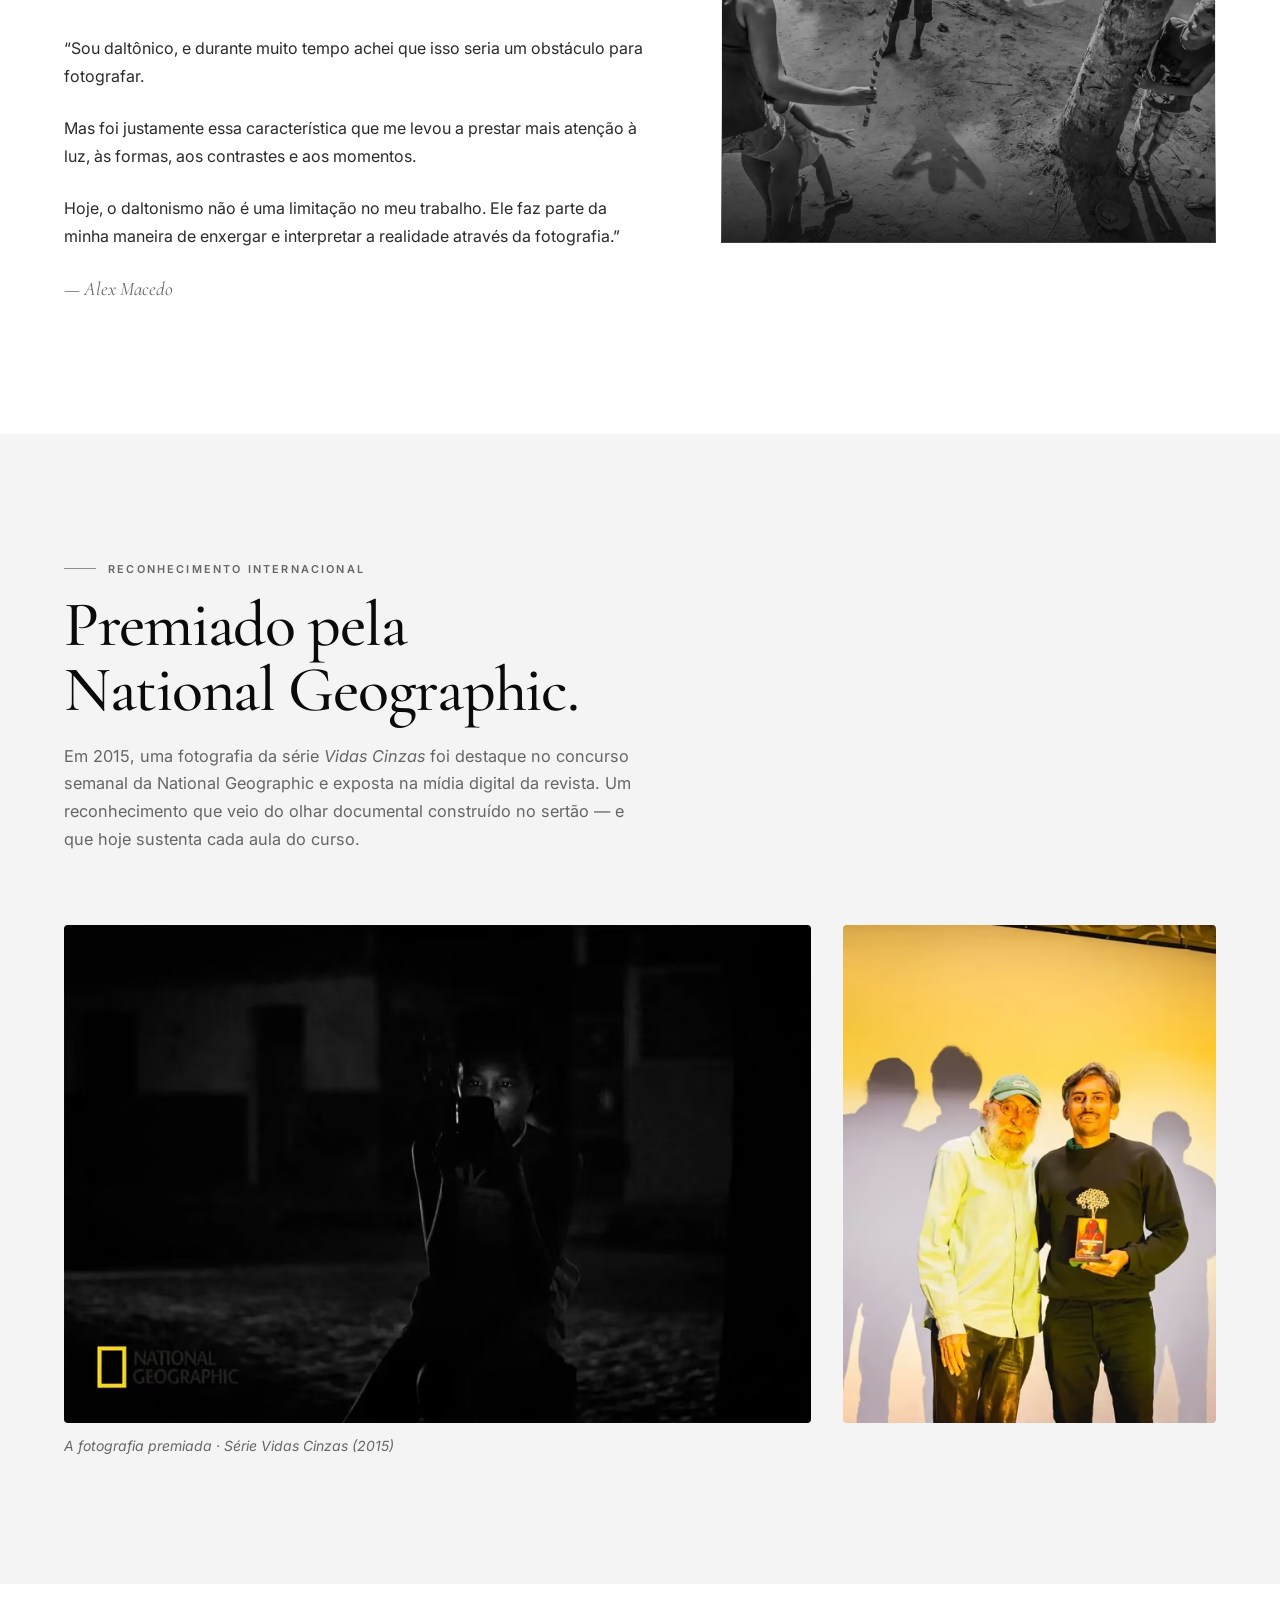
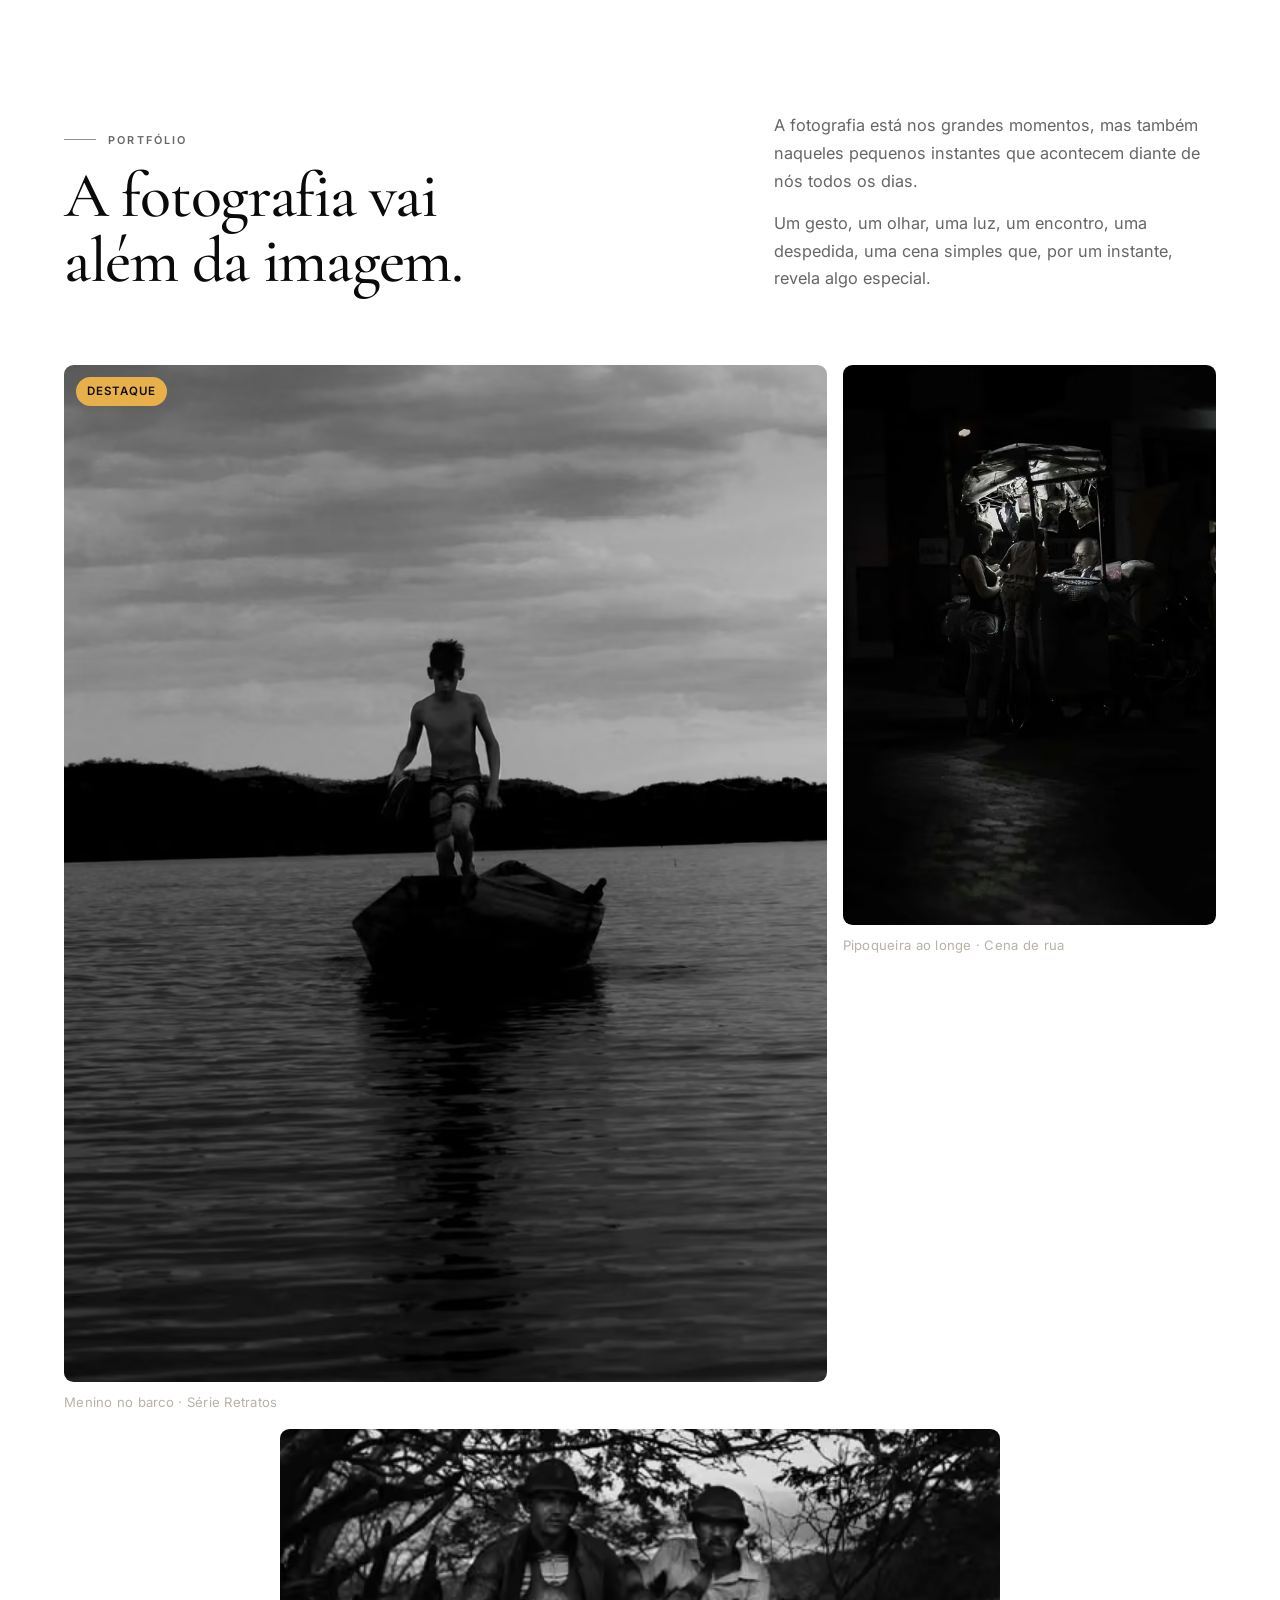
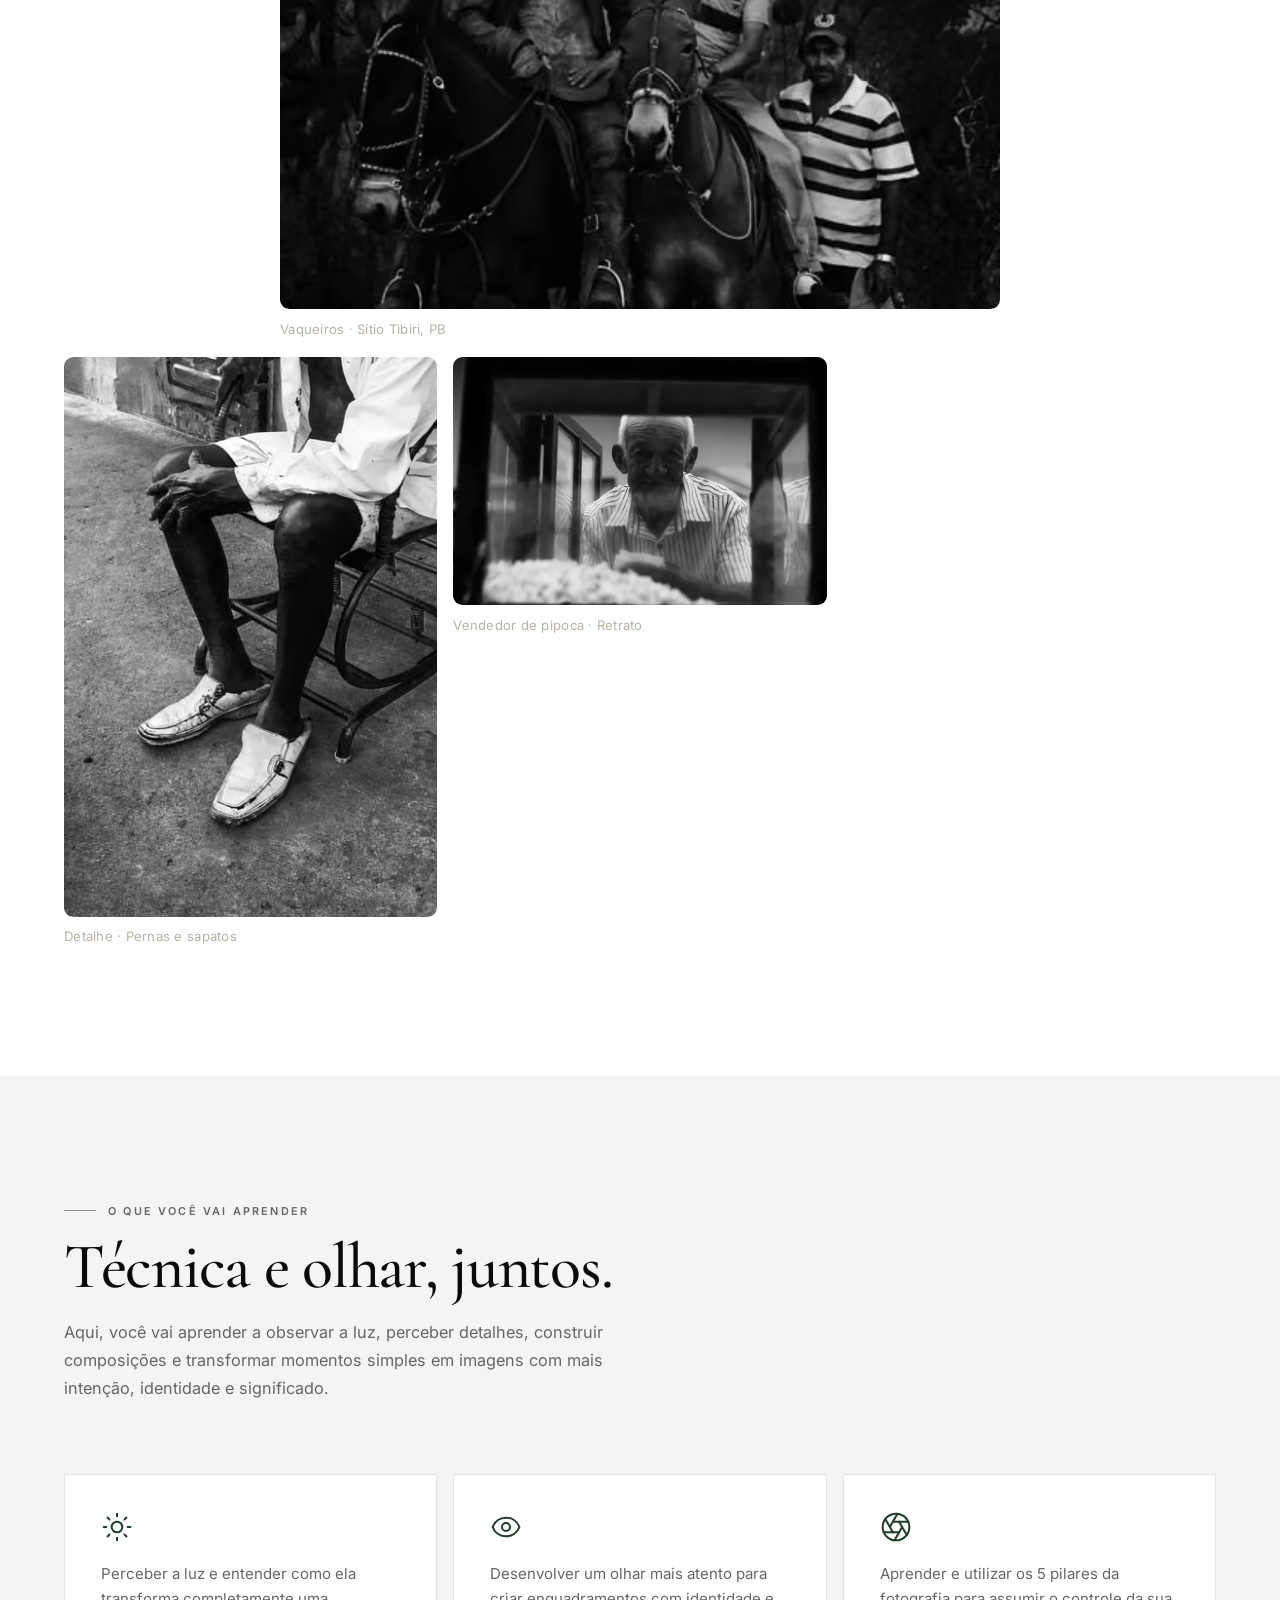
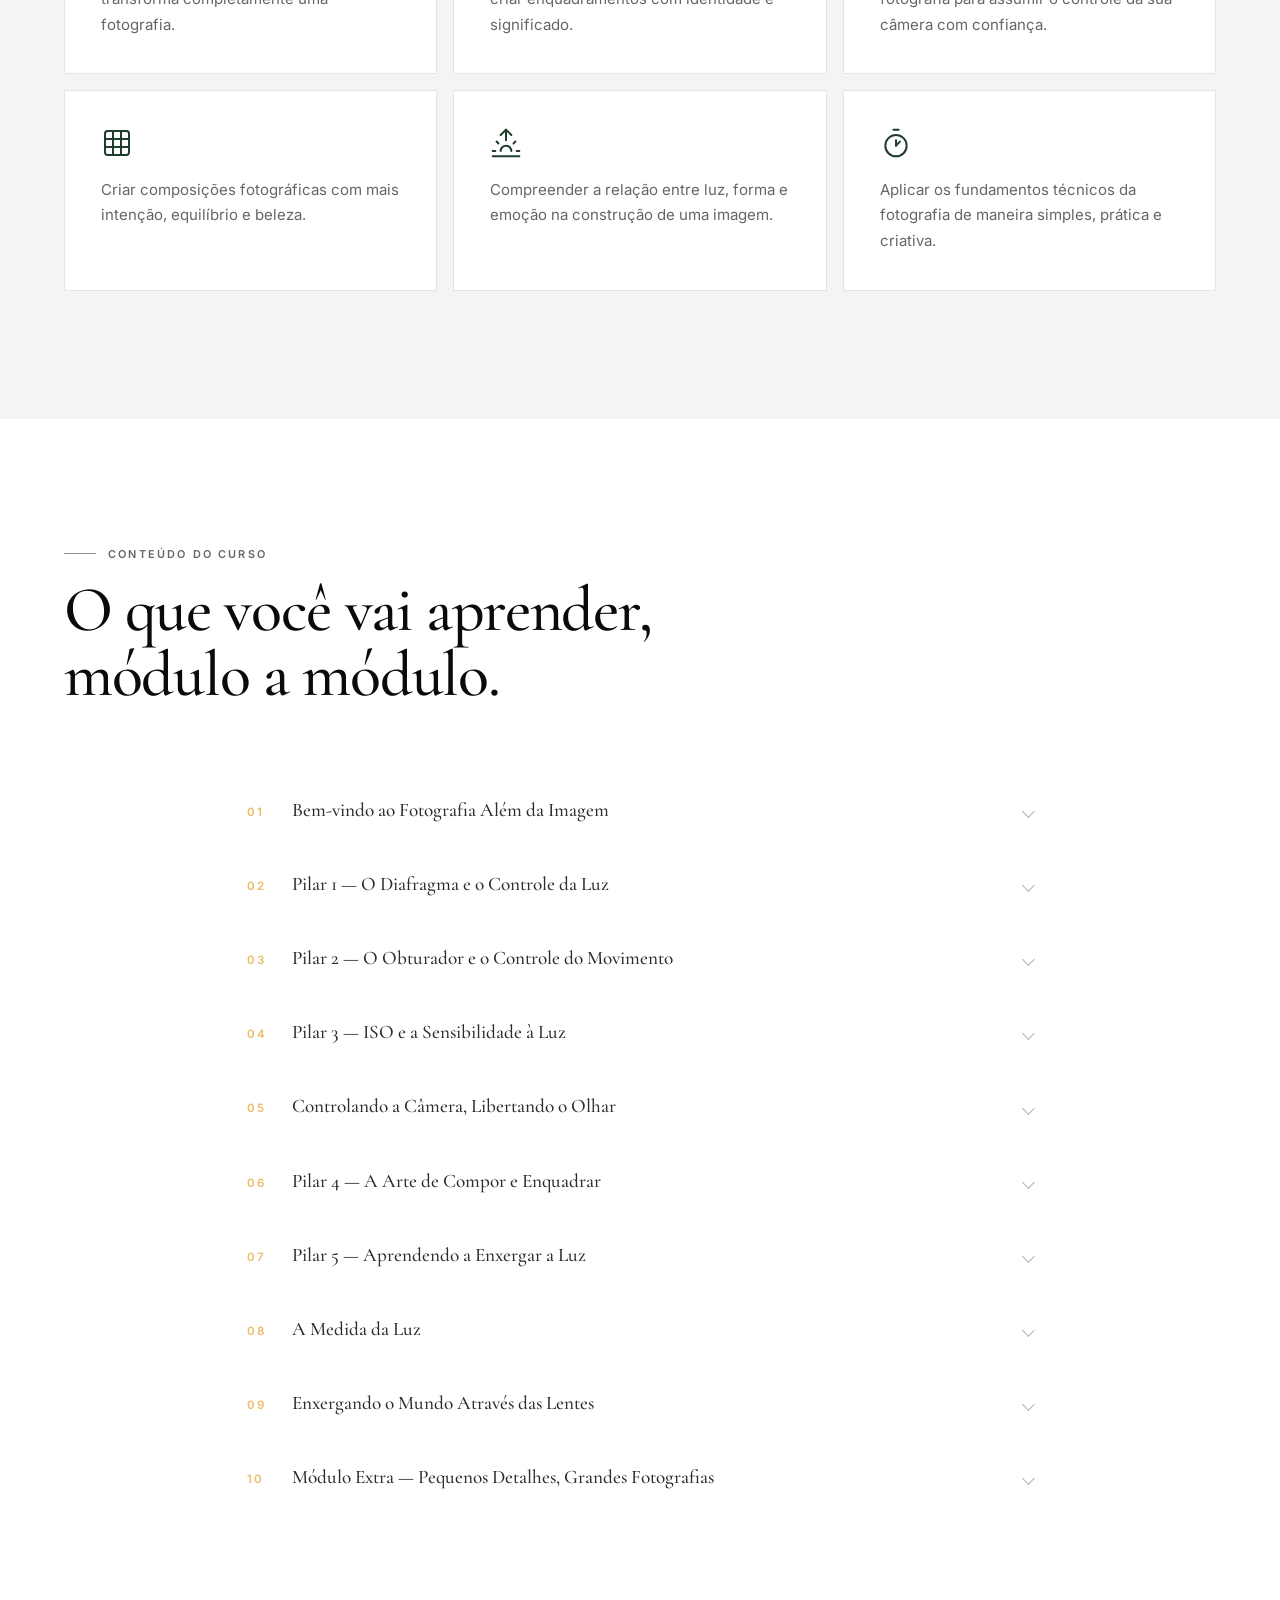
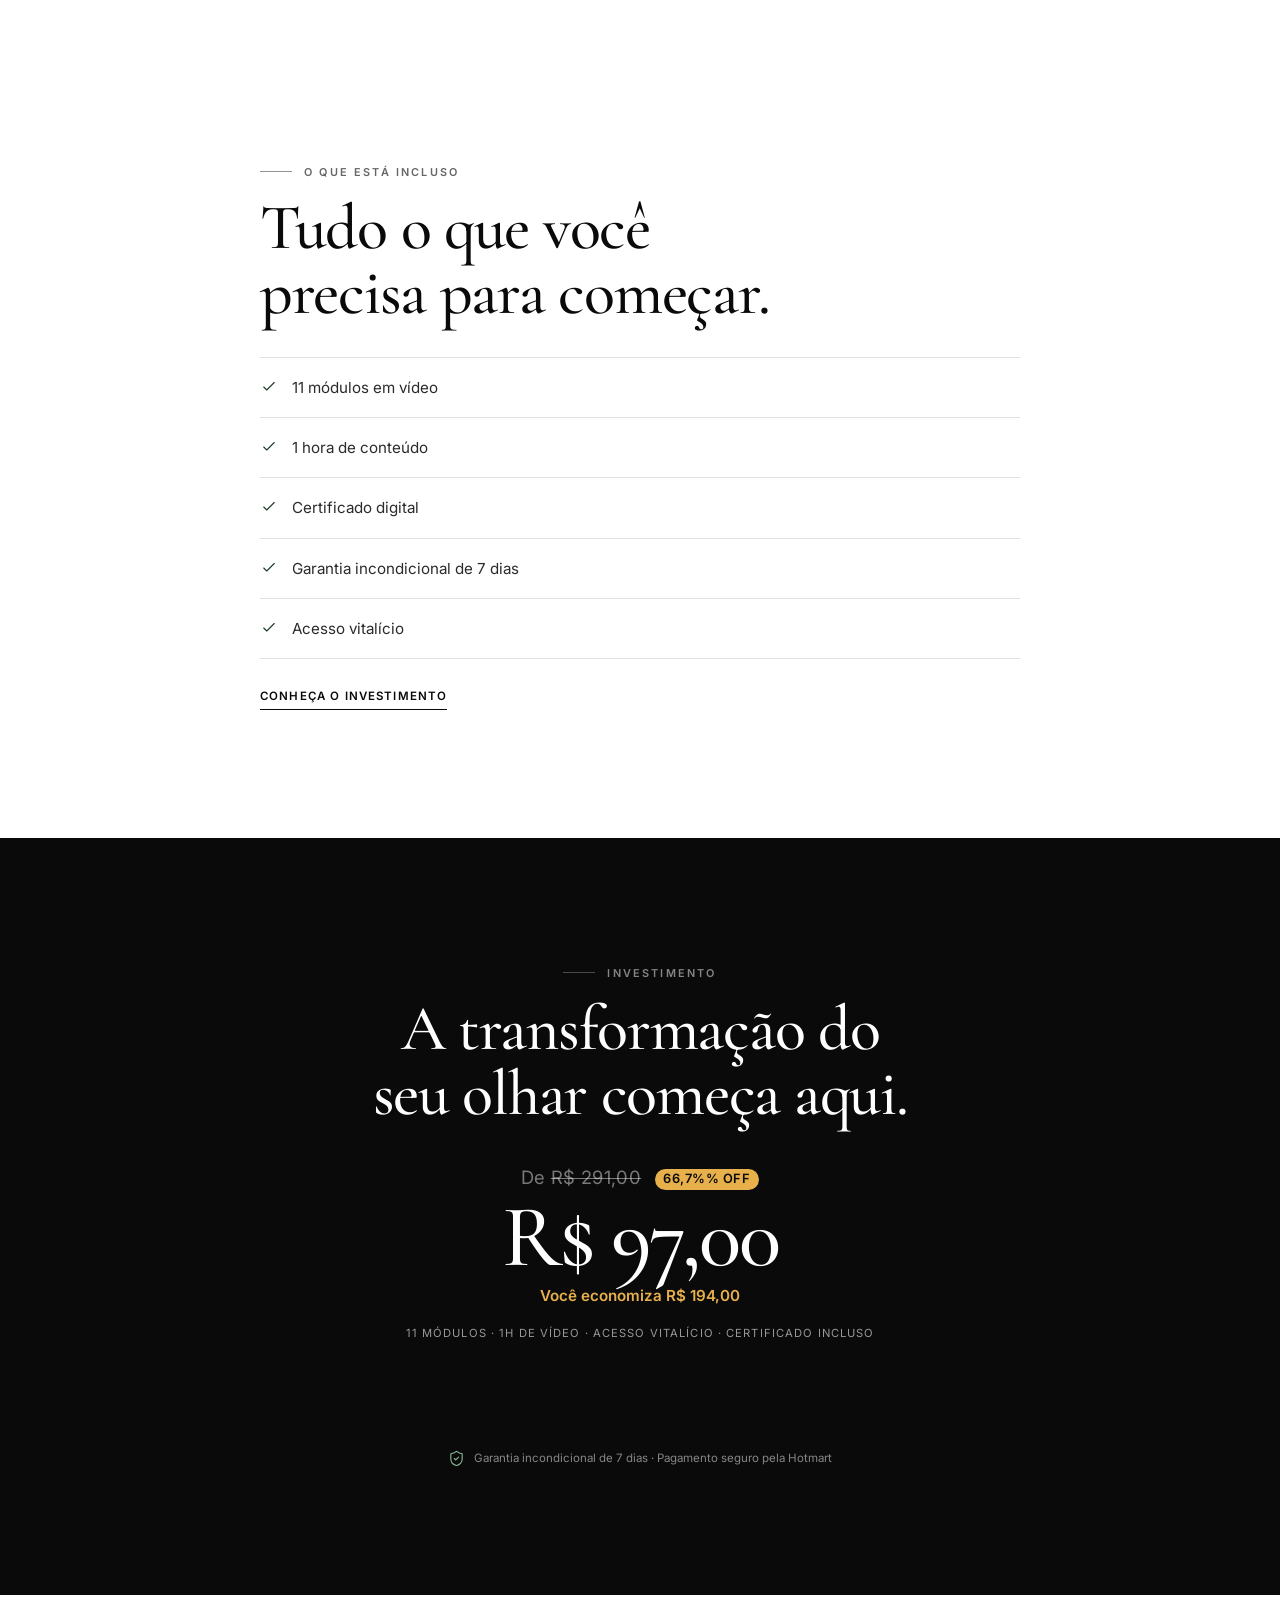
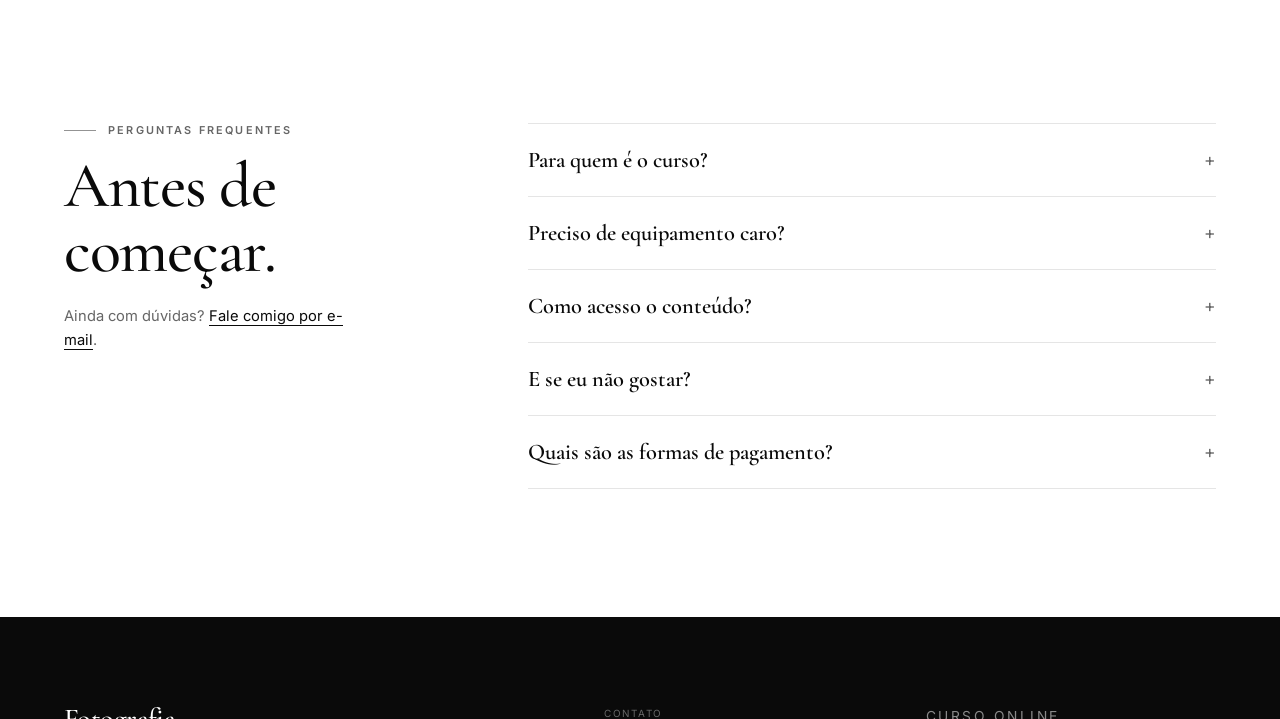
==== commit d8e3ea98: "Update index.html" ====
--- a/index.html
+++ b/index.html
@@ -549,7 +549,7 @@
             <figcaption class="portfolio__caption">Pipoqueira ao longe · Cena de rua</figcaption>
           </figure>
 
-          <figure class="portfolio__item portfolio__item--landscape" data-reveal>
+          <figure class="portfolio__item portfolio__item--landscape portfolio__item--full" data-reveal>
             <div class="portfolio__media">
               <picture>
                 <source type="image/avif"
@@ -593,7 +593,6 @@
             <figcaption class="portfolio__caption">Detalhe · Pernas e sapatos</figcaption>
           </figure>
 
-          <!-- Último item: linha toda, max-width 720px -->
           <figure class="portfolio__item portfolio__item--landscape" data-reveal>
             <div class="portfolio__media">
               <picture>
--- a/style.css
+++ b/style.css
@@ -675,21 +675,28 @@
 .portfolio__item{
   position:relative;
   margin:0;
-}
-
-/* Moldura: define aspect-ratio; a <img> preenche com object-fit */
+  display:flex;
+  flex-direction:column;
+}
+
+/* Moldura: define aspect-ratio e contém a imagem */
 .portfolio__media{
   position:relative;
   overflow:hidden;
   border-radius:.6rem;
   background:rgba(245,242,236,.04);
-}
-
-/* <picture> como display:contents → <img> vira filha direta de .portfolio__media,
-   permitindo que object-fit/width/height funcionem na moldura */
-.portfolio__media picture{display:contents}
+  width:100%;
+}
+
+/* picture como bloco normal (NÃO display:contents) */
+.portfolio__media picture{
+  display:block;
+  width:100%;
+  height:100%;
+}
 
 .portfolio__media img{
+  display:block;
   width:100%;
   height:100%;
   object-fit:cover;
@@ -734,8 +741,8 @@
   letter-spacing:.02em;
 }
 
-/* Último item: linha inteira com largura limitada e centralizado */
-.portfolio__item:last-child{
+/* Último item: classe explícita em vez de :last-child (mais robusto) */
+.portfolio__item--full{
   grid-column:1 / -1;
   max-width:720px;
   margin-inline:auto;
@@ -744,18 +751,10 @@
 
 /* Responsivo */
 @media (max-width:767px){
-  .portfolio__grid{
-    grid-template-columns:1fr;
-  }
-  .portfolio__item--featured{
-    grid-column:auto;
-  }
-  .portfolio__item--featured .portfolio__media{
-    aspect-ratio:3 / 4;
-  }
-  .portfolio__item:last-child{
-    max-width:none;
-  }
+  .portfolio__grid{grid-template-columns:1fr}
+  .portfolio__item--featured{grid-column:auto}
+  .portfolio__item--featured .portfolio__media{aspect-ratio:3 / 4}
+  .portfolio__item--full{max-width:none}
 }
 
 /* National Geographic */
--- a/style.css
+++ b/style.css
@@ -675,21 +675,28 @@
 .portfolio__item{
   position:relative;
   margin:0;
-}
-
-/* Moldura: define aspect-ratio; a <img> preenche com object-fit */
+  display:flex;
+  flex-direction:column;
+}
+
+/* Moldura: define aspect-ratio e contém a imagem */
 .portfolio__media{
   position:relative;
   overflow:hidden;
   border-radius:.6rem;
   background:rgba(245,242,236,.04);
-}
-
-/* <picture> como display:contents → <img> vira filha direta de .portfolio__media,
-   permitindo que object-fit/width/height funcionem na moldura */
-.portfolio__media picture{display:contents}
+  width:100%;
+}
+
+/* picture como bloco normal (NÃO display:contents) */
+.portfolio__media picture{
+  display:block;
+  width:100%;
+  height:100%;
+}
 
 .portfolio__media img{
+  display:block;
   width:100%;
   height:100%;
   object-fit:cover;
@@ -734,8 +741,8 @@
   letter-spacing:.02em;
 }
 
-/* Último item: linha inteira com largura limitada e centralizado */
-.portfolio__item:last-child{
+/* Último item: classe explícita em vez de :last-child (mais robusto) */
+.portfolio__item--full{
   grid-column:1 / -1;
   max-width:720px;
   margin-inline:auto;
@@ -744,18 +751,10 @@
 
 /* Responsivo */
 @media (max-width:767px){
-  .portfolio__grid{
-    grid-template-columns:1fr;
-  }
-  .portfolio__item--featured{
-    grid-column:auto;
-  }
-  .portfolio__item--featured .portfolio__media{
-    aspect-ratio:3 / 4;
-  }
-  .portfolio__item:last-child{
-    max-width:none;
-  }
+  .portfolio__grid{grid-template-columns:1fr}
+  .portfolio__item--featured{grid-column:auto}
+  .portfolio__item--featured .portfolio__media{aspect-ratio:3 / 4}
+  .portfolio__item--full{max-width:none}
 }
 
 /* National Geographic */
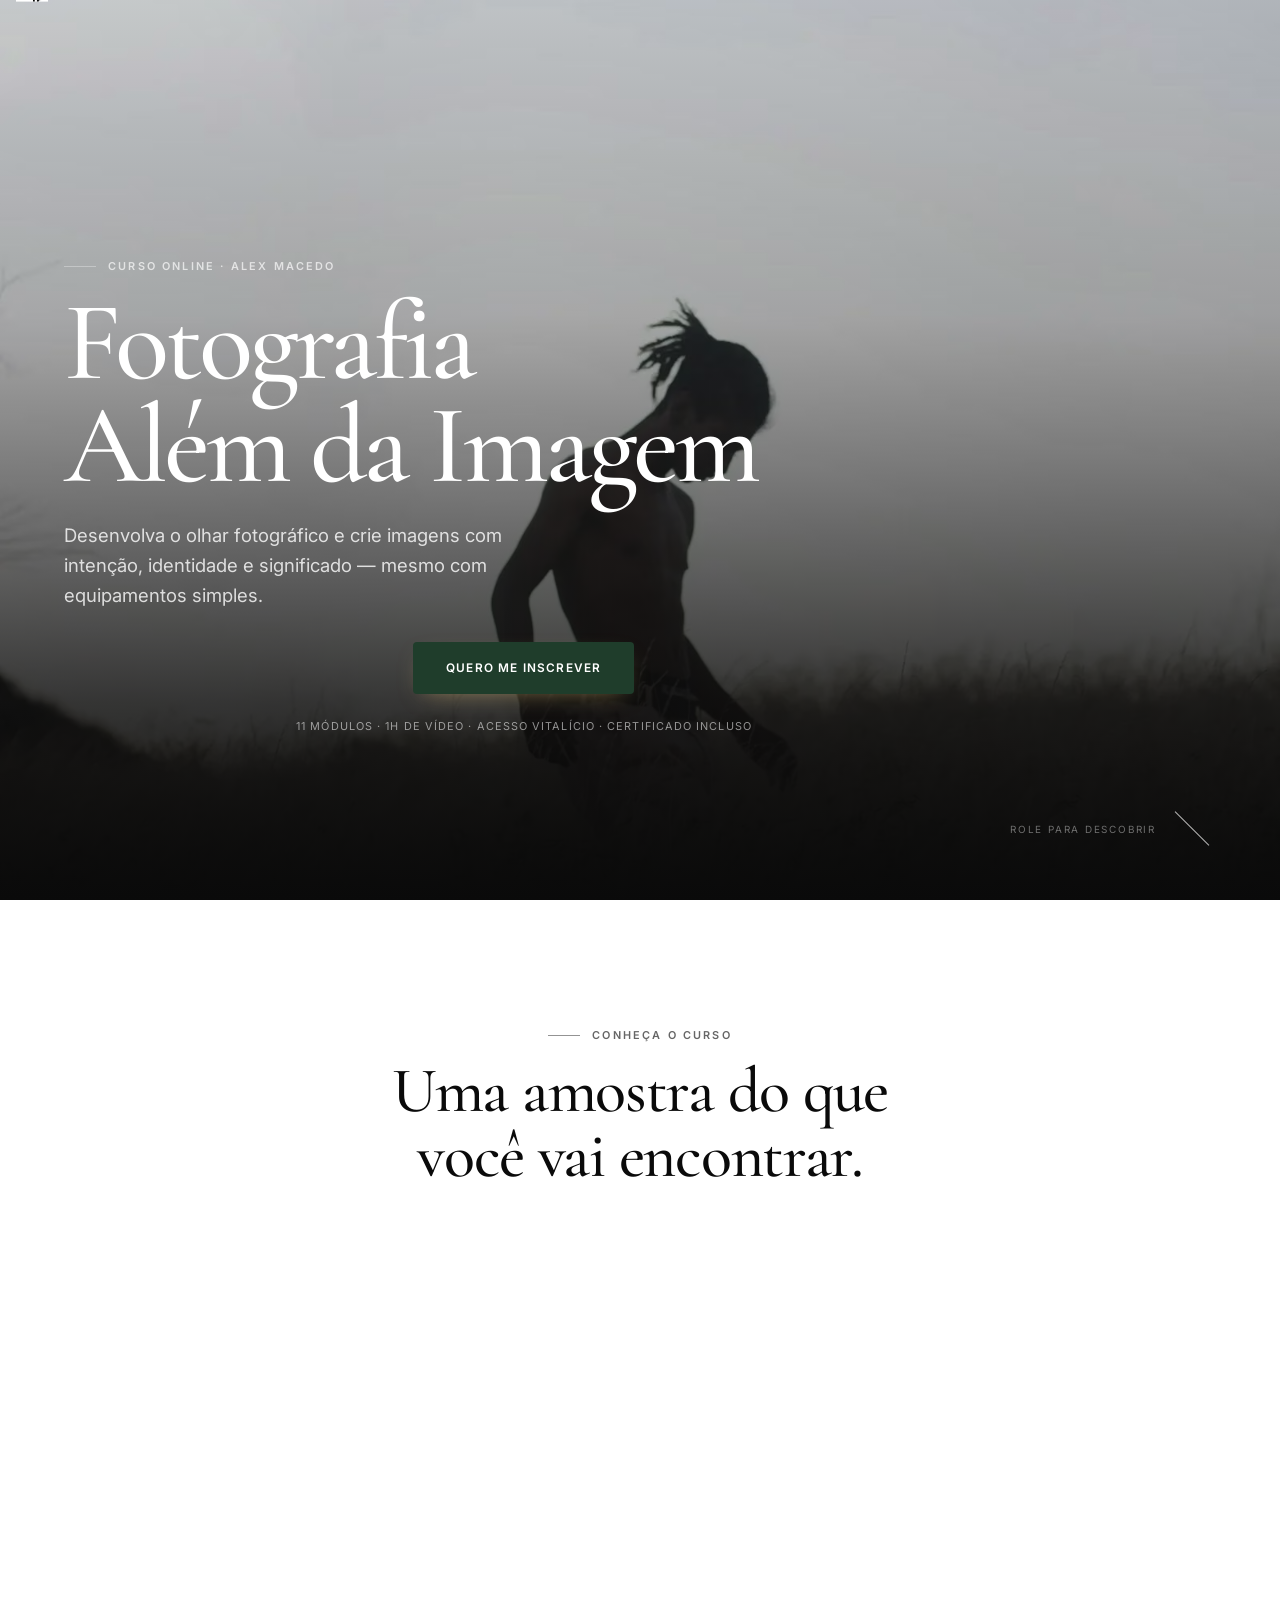
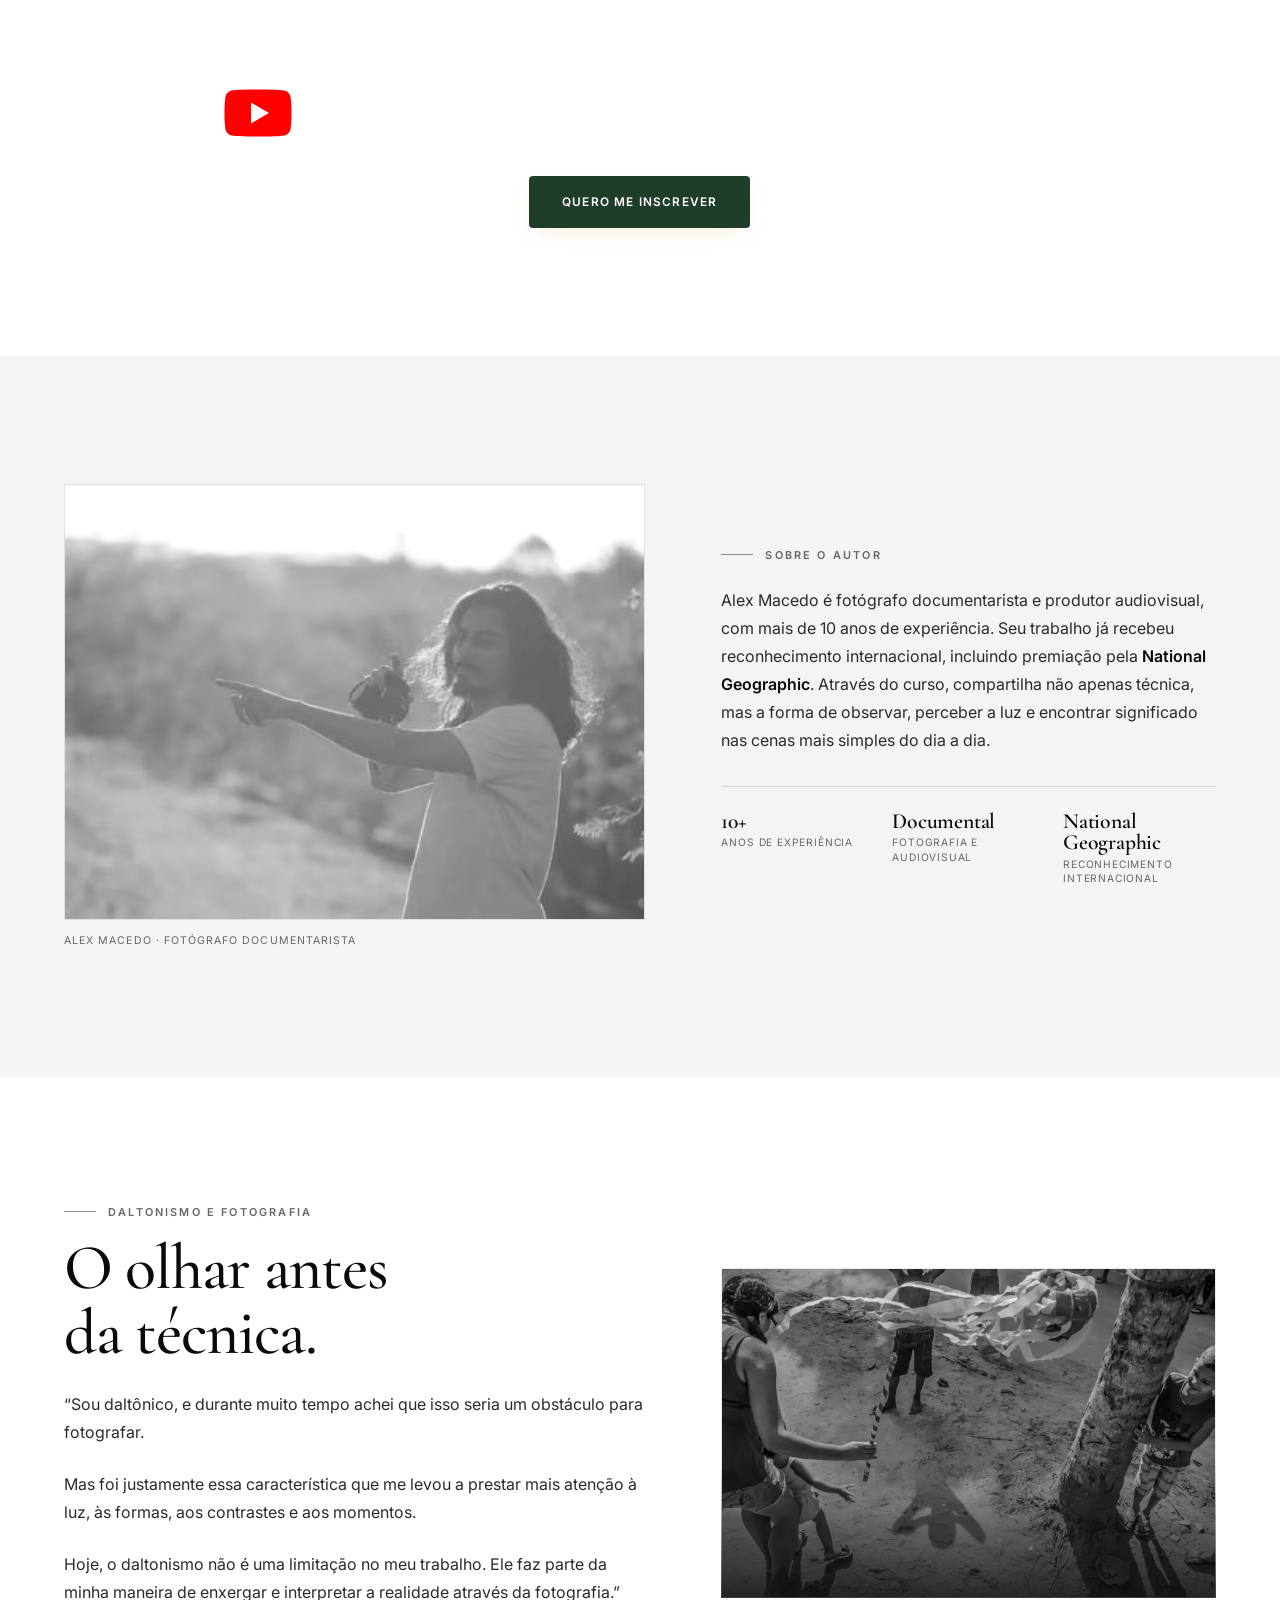
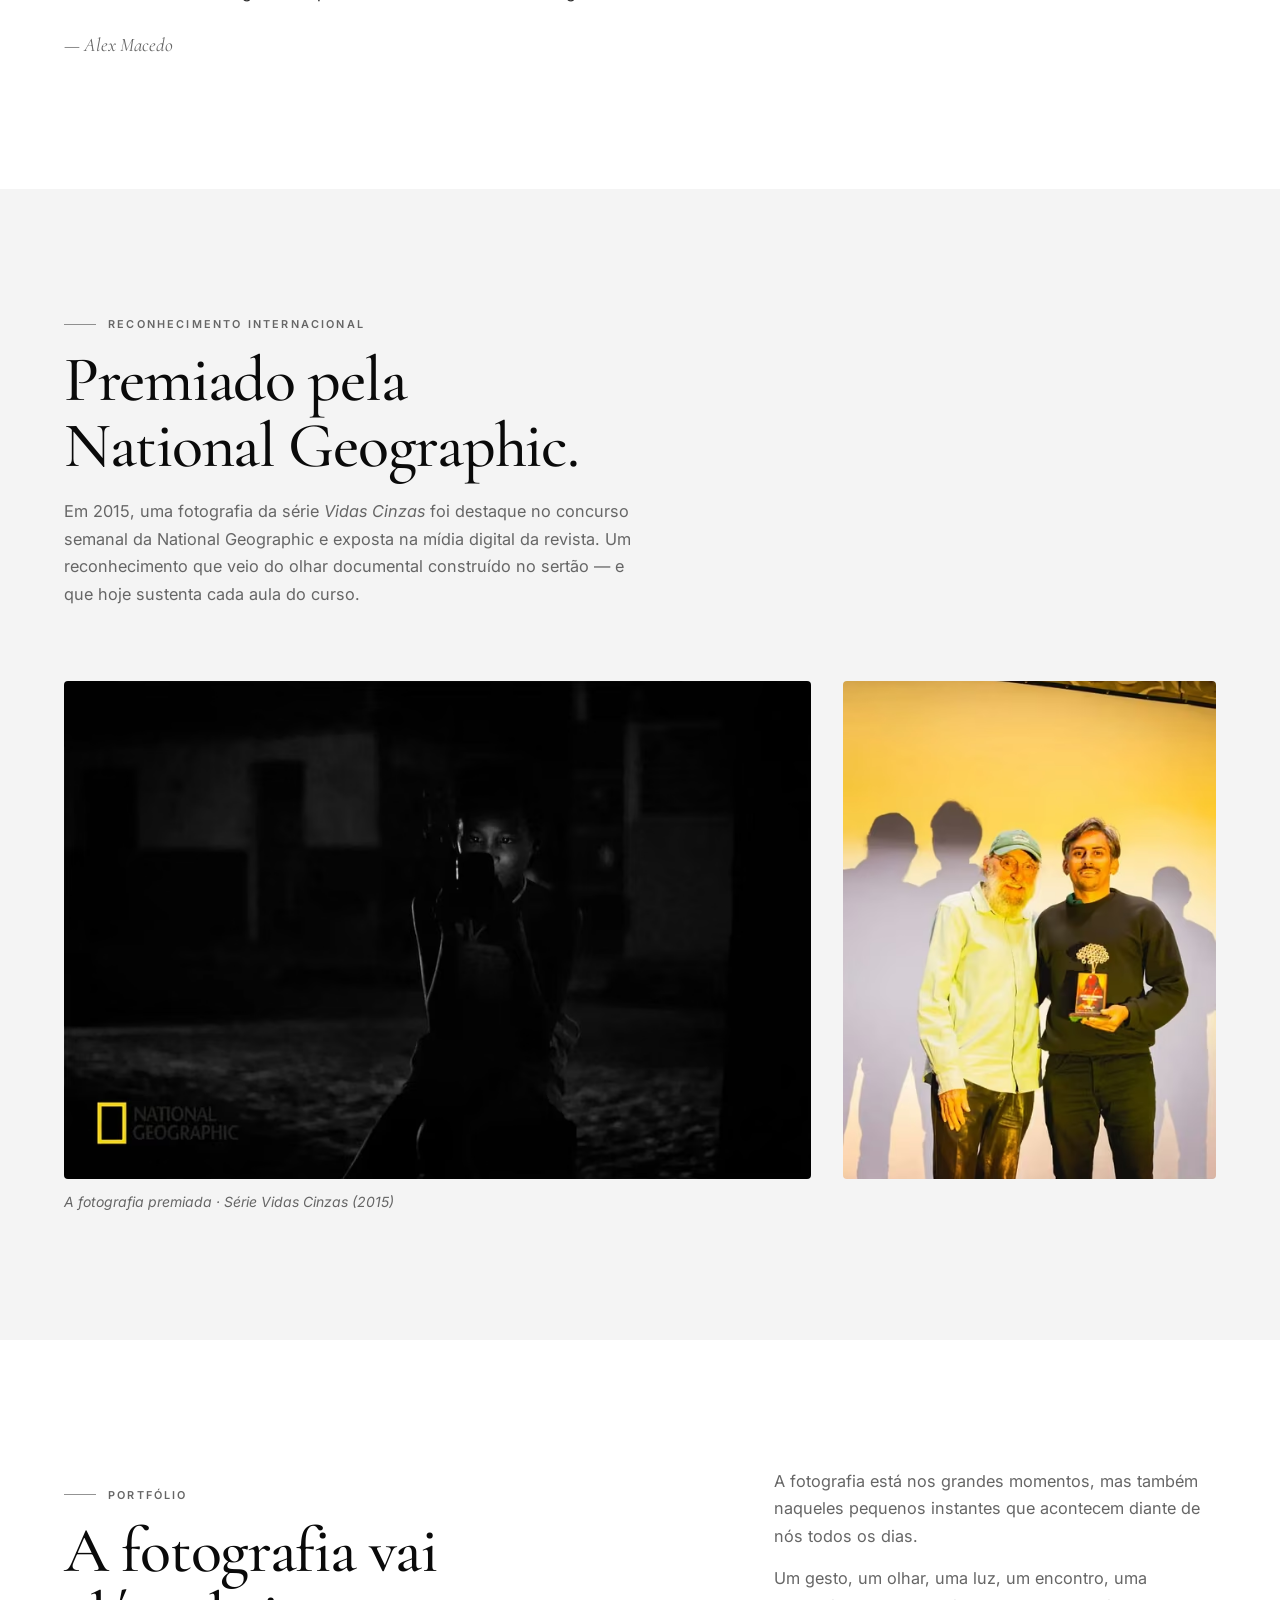
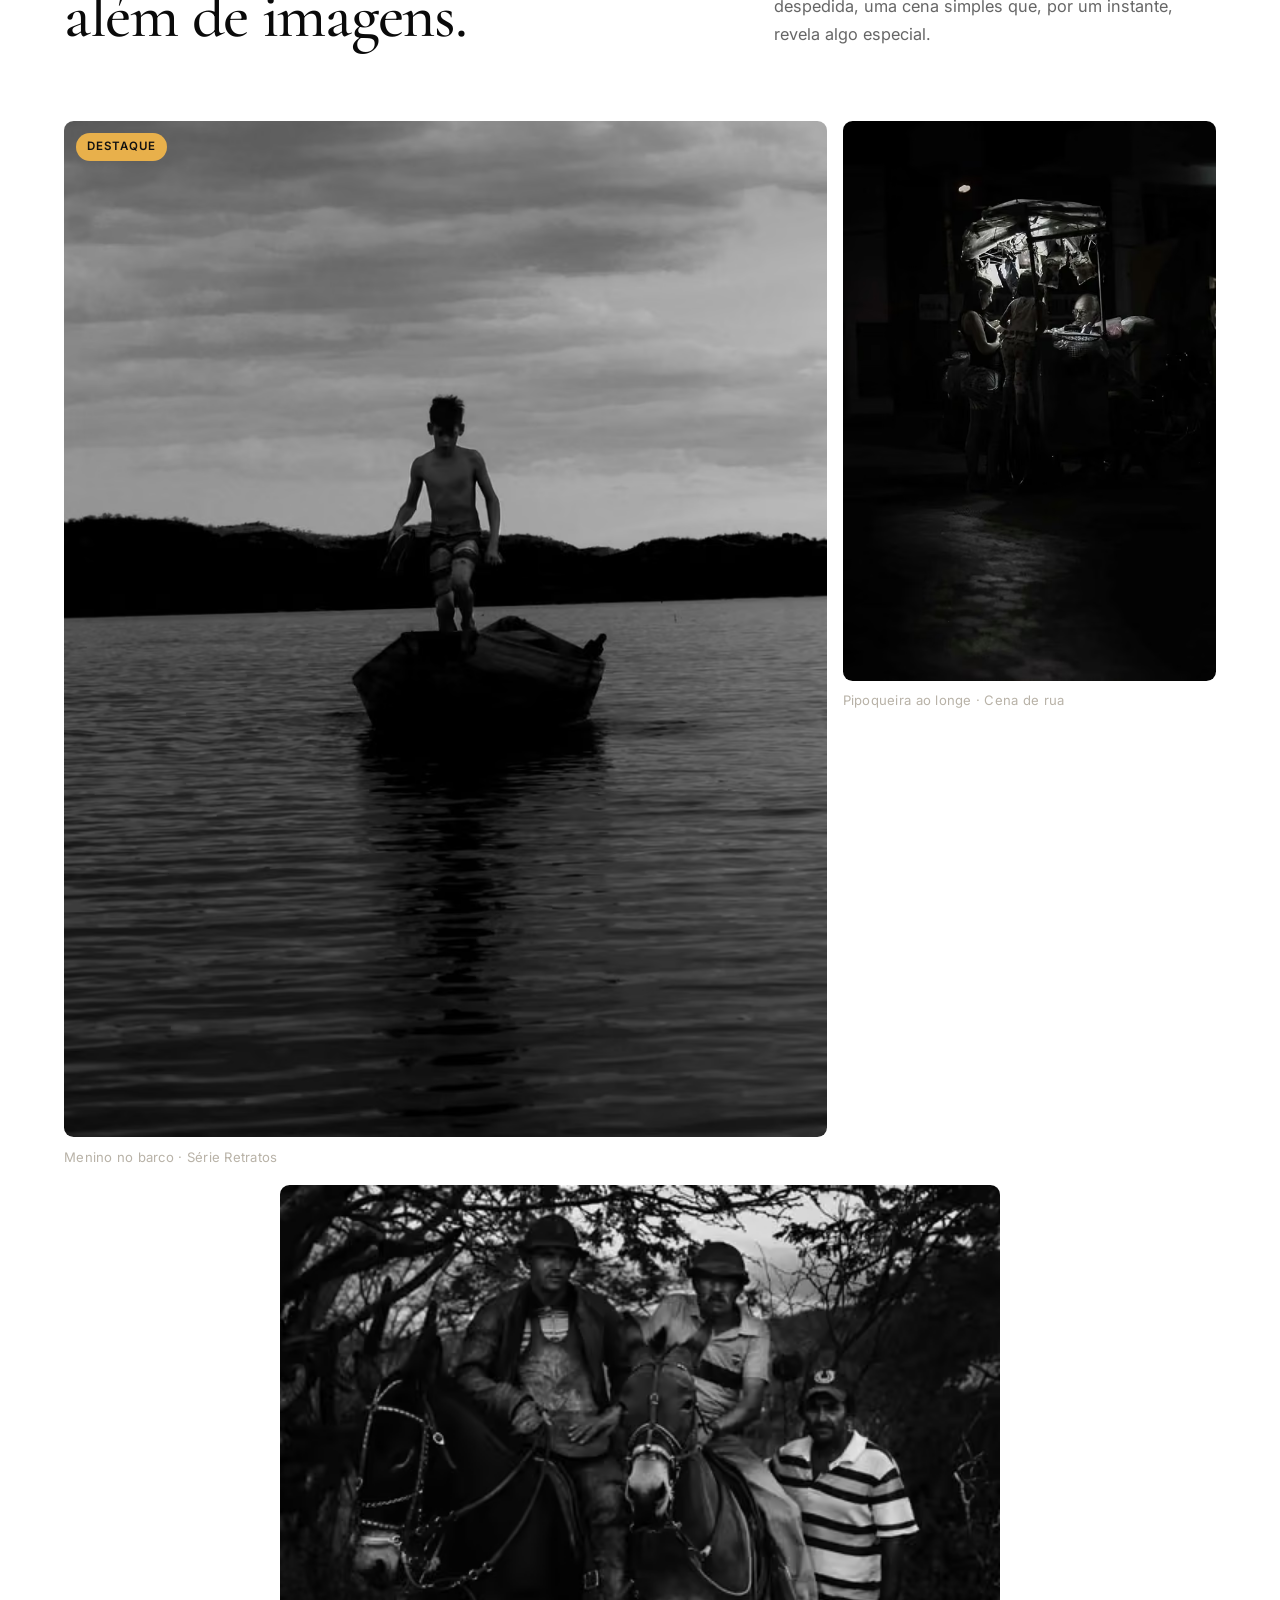
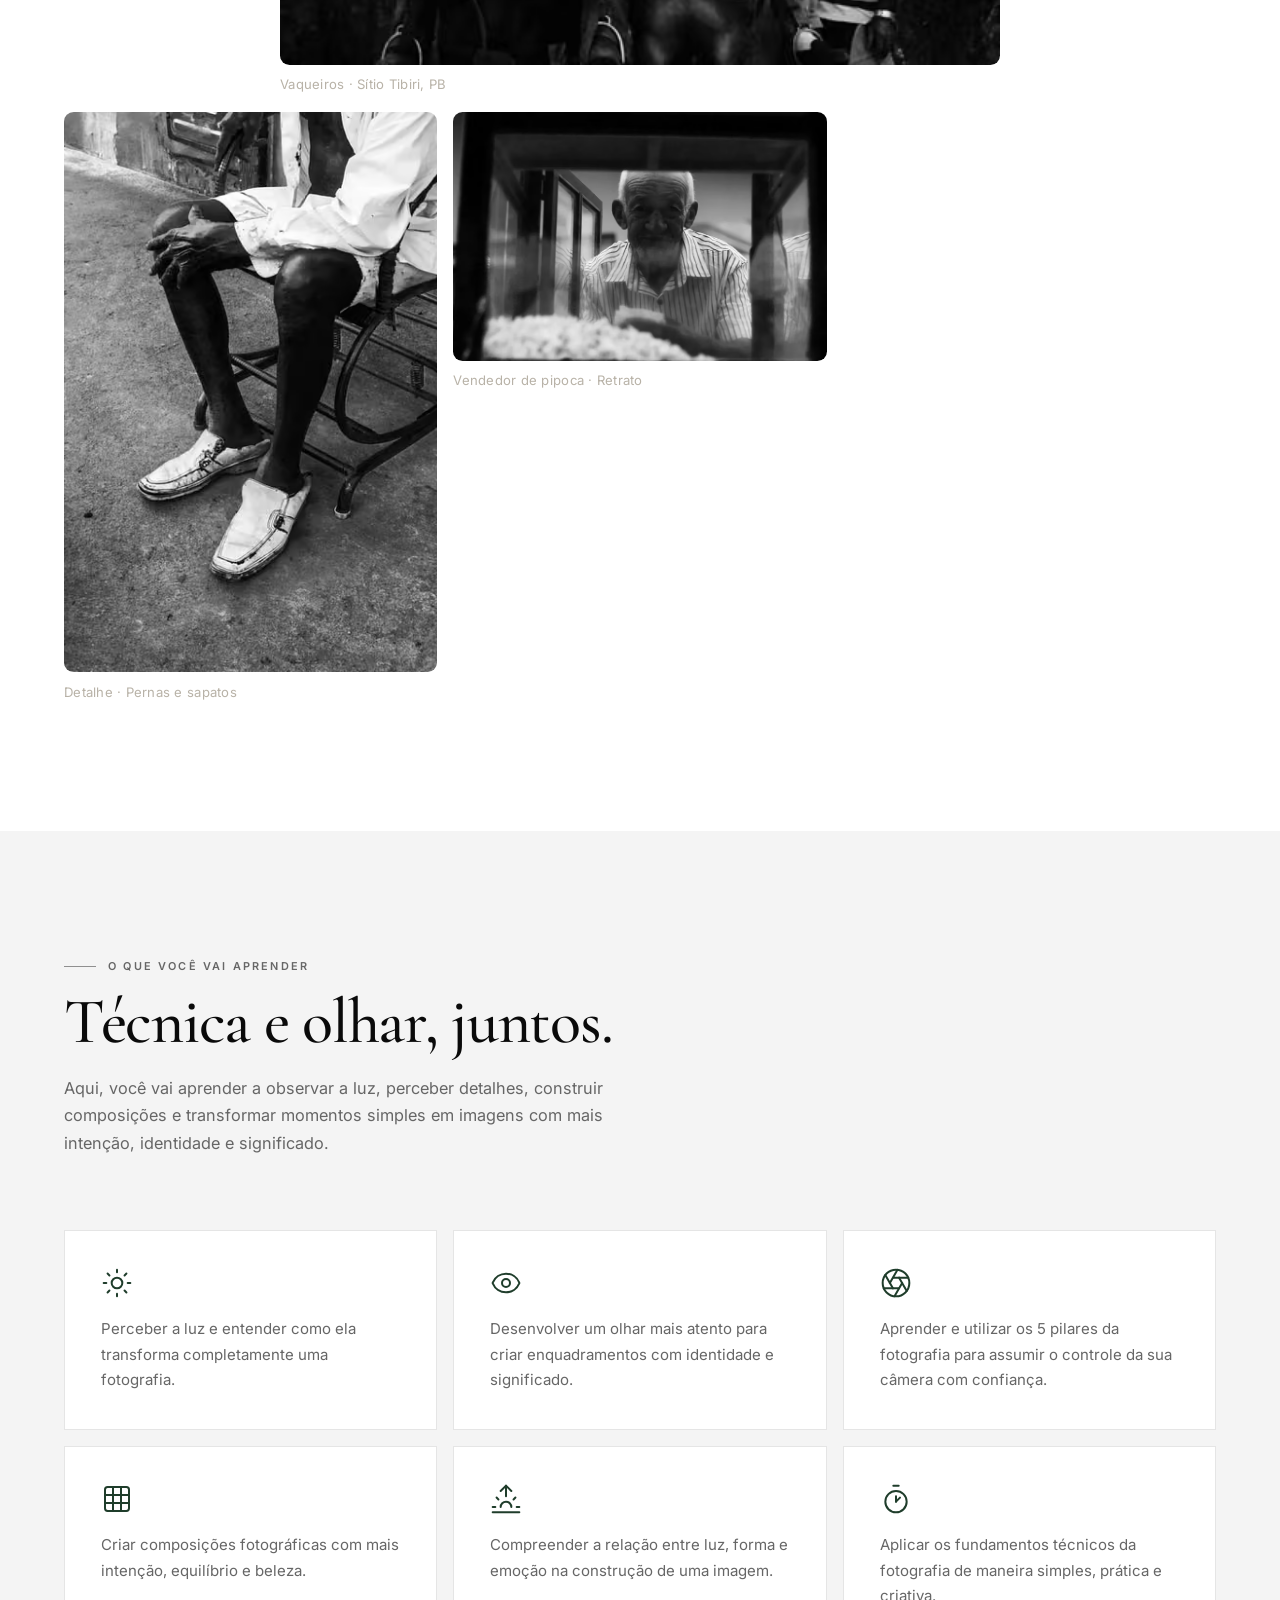
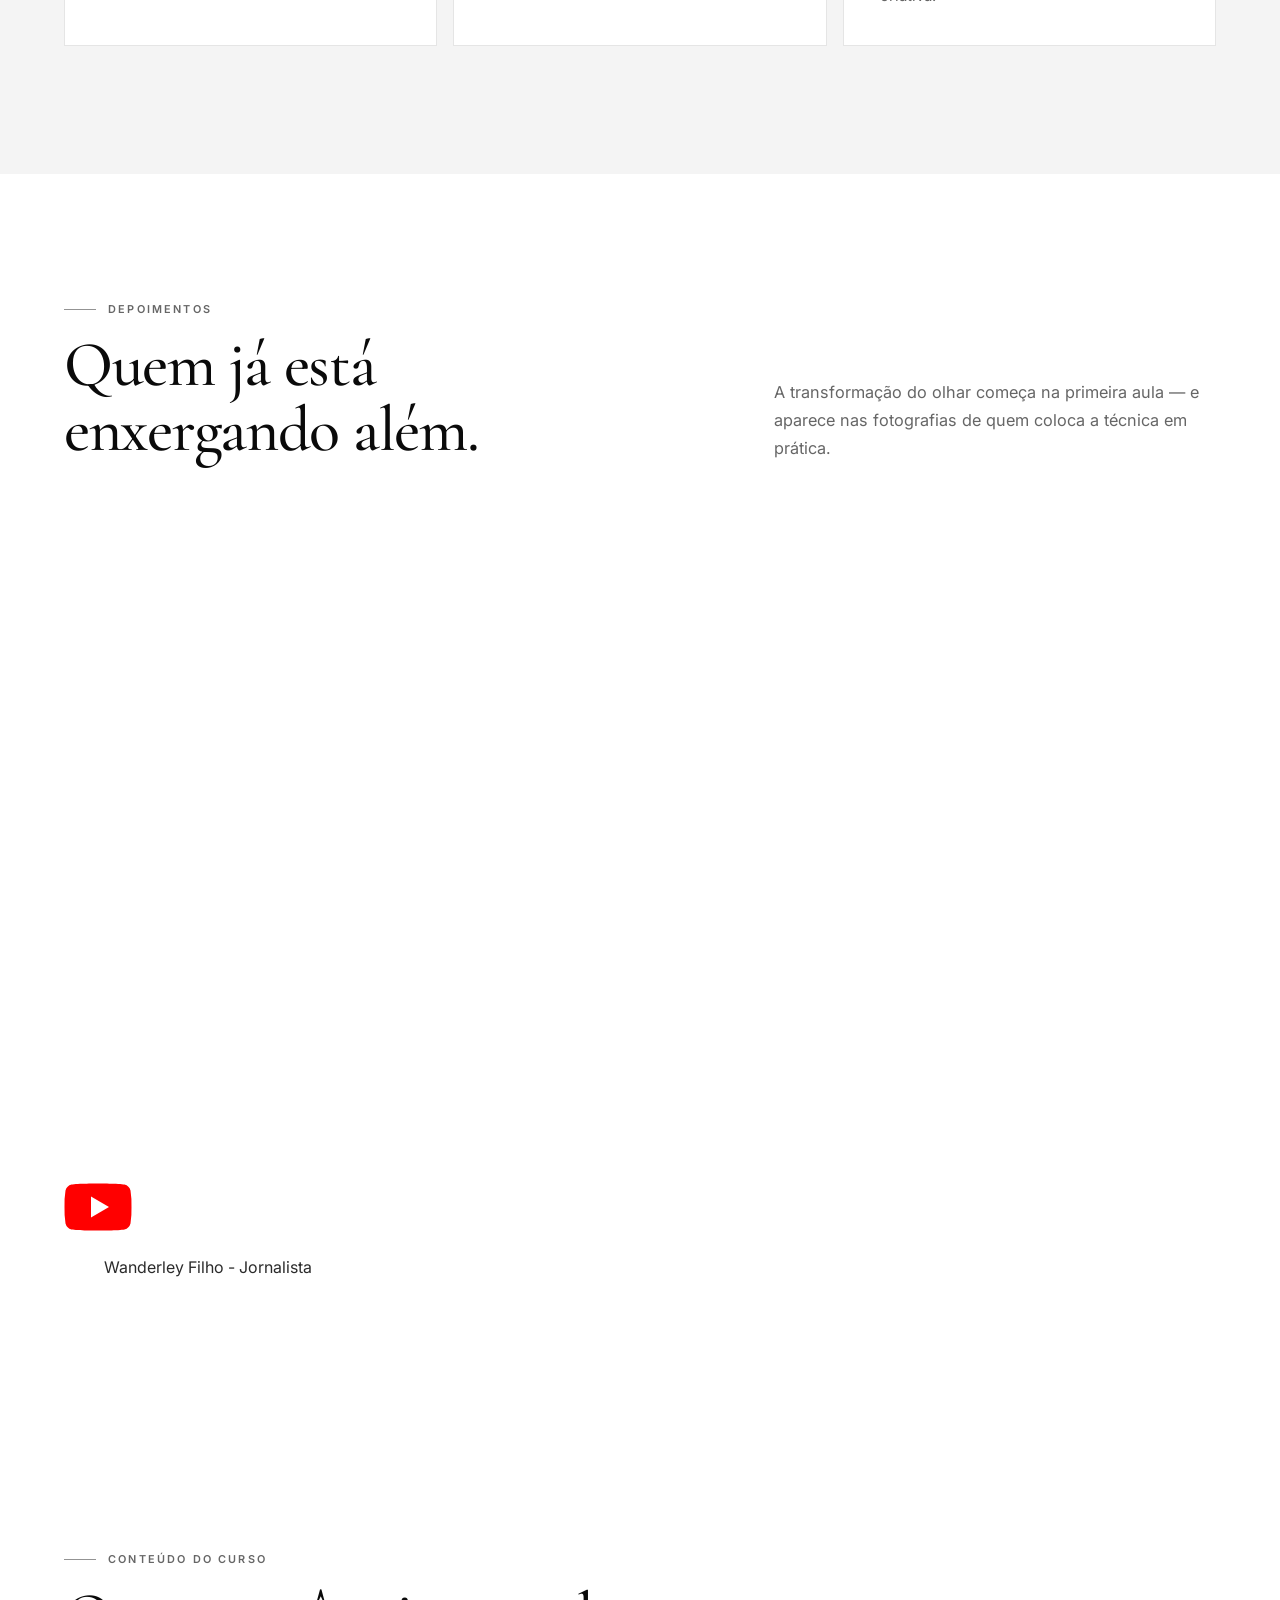
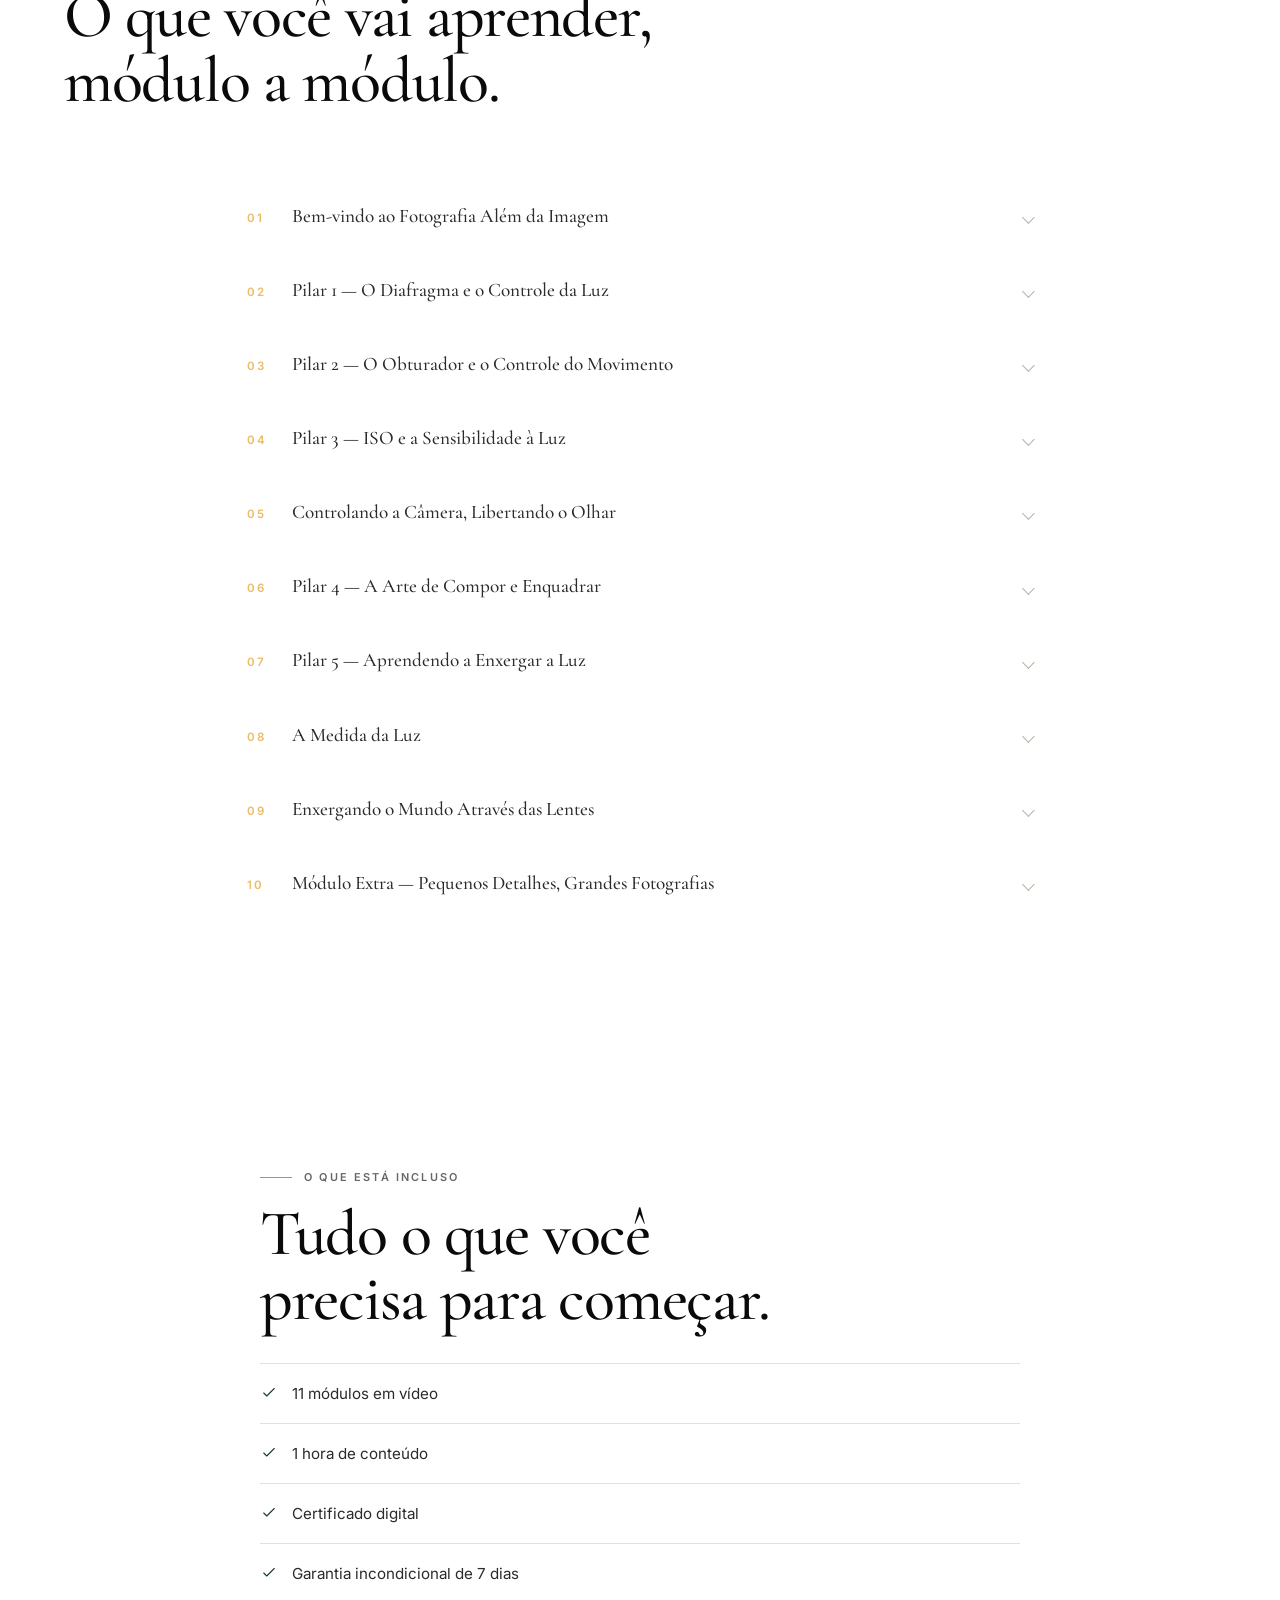
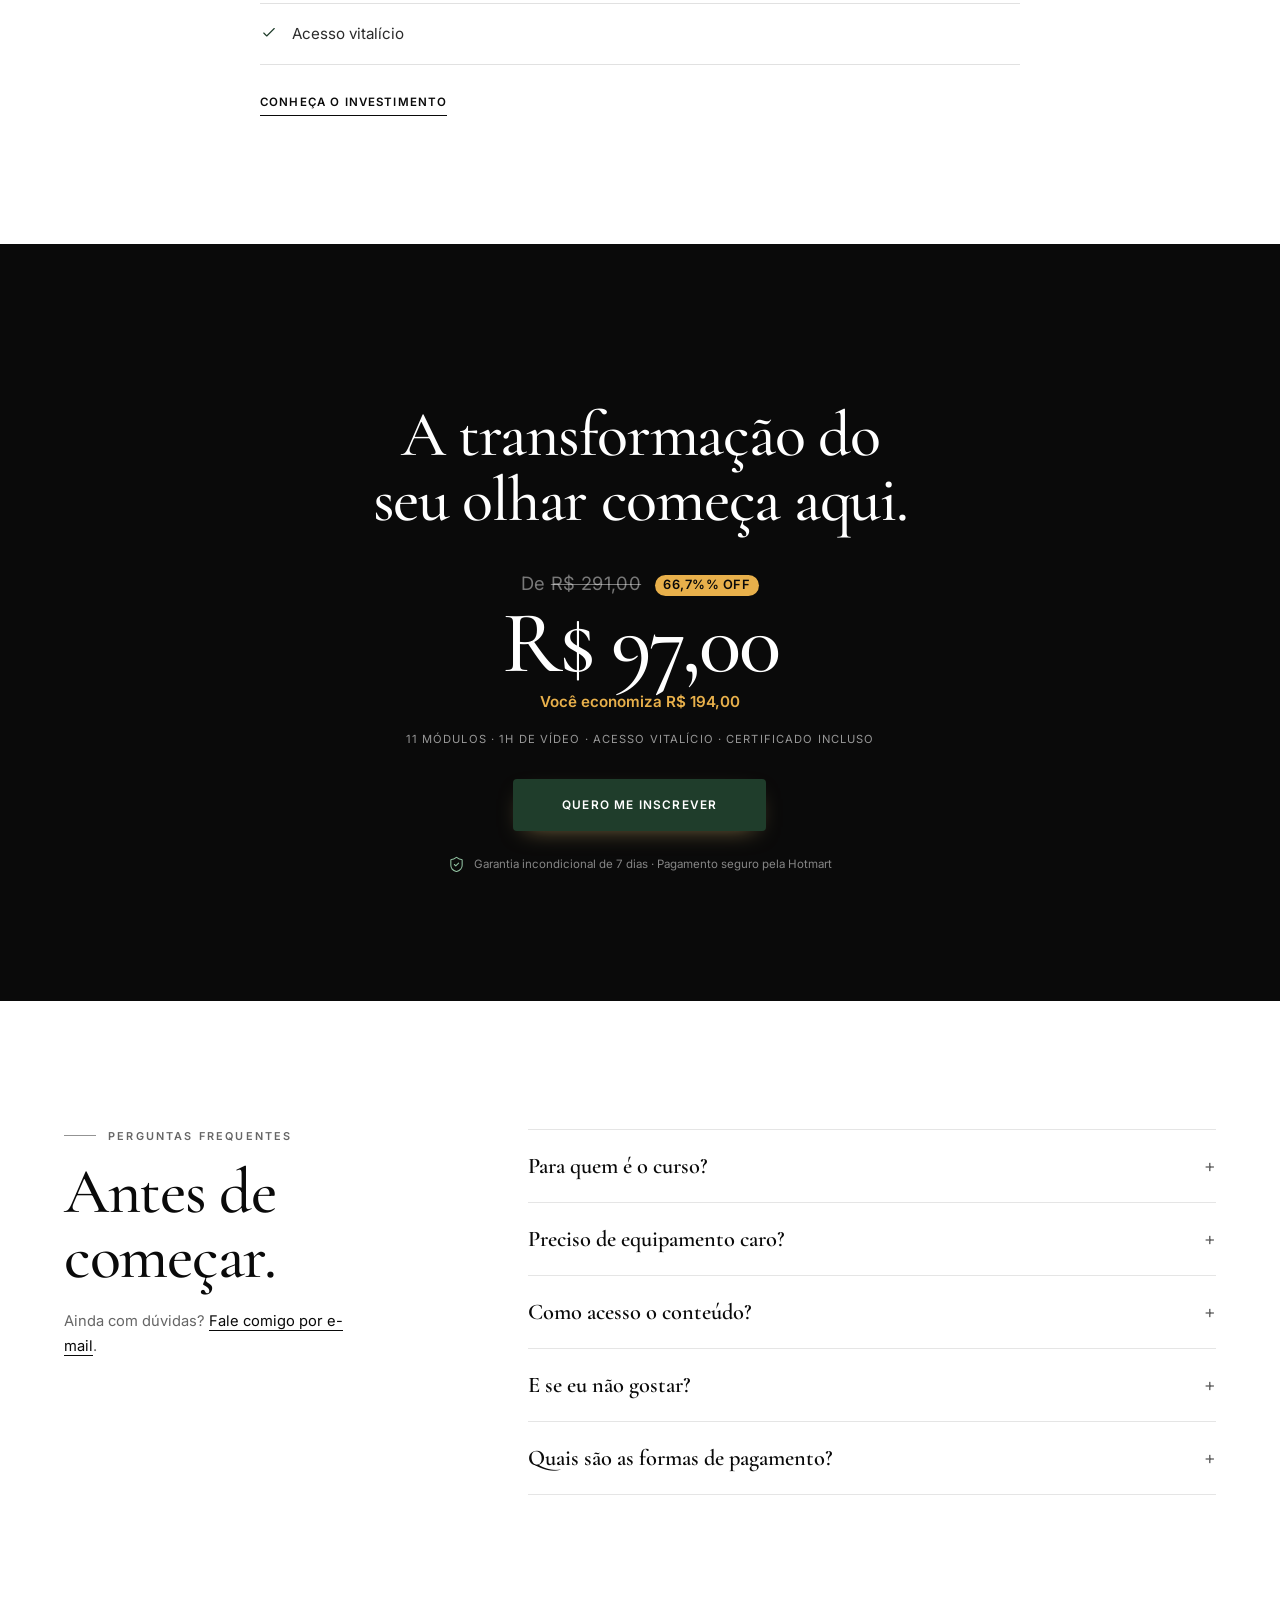
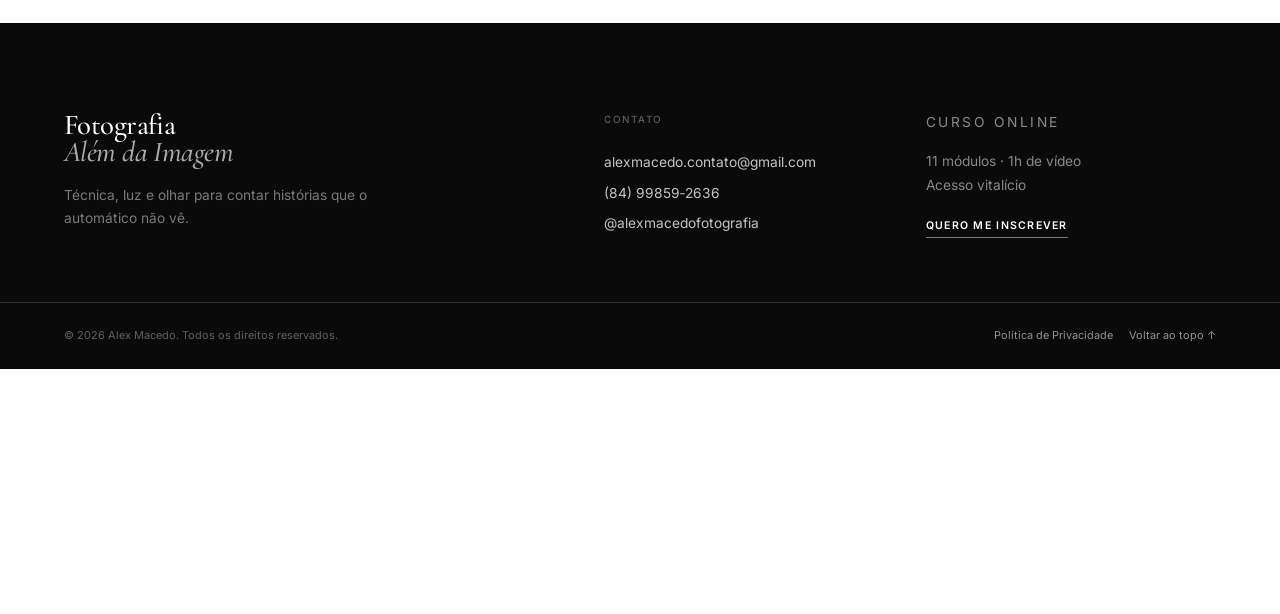
==== commit cc2c99b6: "fix: adjustments" ====
--- a/index.html
+++ b/index.html
@@ -495,7 +495,7 @@
         <div class="section-head section-head--split" data-reveal>
           <div>
             <p class="eyebrow"><span class="eyebrow__line" aria-hidden="true"></span>Portfólio</p>
-            <h2 id="portfolio-title">A fotografia vai além da imagem.</h2>
+            <h2 id="portfolio-title">A fotografia vai além de imagens.</h2>
           </div>
           <div class="portfolio__intro">
             <p class="section-intro">A fotografia está nos grandes momentos, mas também naqueles pequenos instantes que acontecem diante de nós todos os dias.</p>
@@ -514,10 +514,12 @@
                 <source type="image/webp"
                         srcset="images/responsive/menino_no_barco-480w.webp 480w, images/responsive/menino_no_barco-800w.webp 800w"
                         sizes="(max-width: 767px) 100vw, 66vw">
+                <!-- ⚠️ ALTERAÇÃO 9: width/height ajustados à proporção 3/4 da moldura (600x800),
+                     evitando CLS e mantendo o atributo semântico coerente com o aspect-ratio do CSS. -->
                 <img
                   src="images/responsive/menino_no_barco-800w.jpg"
                   alt="Menino em um barco, registro da série Retratos."
-                  width="800" height="1098"
+                  width="600" height="800"
                   loading="eager"
                   decoding="async"
                 >
@@ -580,6 +582,8 @@
                 <source type="image/webp"
                         srcset="images/responsive/pernas_e_sapatos_idoso-400w.webp 400w"
                         sizes="(max-width: 767px) 100vw, 33vw">
+                <!-- ⚠️ ALTERAÇÃO 10 (documentação): object-position inline é o padrão
+                     para exceções pontuais. Mantido para o foco no calçado. -->
                 <img
                   src="images/responsive/pernas_e_sapatos_idoso-400w.jpg"
                   alt="Detalhe das pernas e sapatos de uma pessoa sentada."
@@ -679,6 +683,59 @@
       </div>
     </section>
 
+    <!--
+      Depoimentos de alunos.
+      Vídeo único (ID YouTube: 3FqffXb6418). Facade + youtube-nocookie.
+      Contrato JS: [data-video-facade] com [data-video-id] (mesmo do #video).
+      Preload da thumb NÃO é feito: imagem está abaixo da dobra (LCP é o hero).
+    -->
+    <section class="section testimonials" id="depoimentos" aria-labelledby="testimonials-title">
+      <div class="container">
+        <div class="section-head section-head--split" data-reveal>
+          <div>
+            <p class="eyebrow"><span class="eyebrow__line" aria-hidden="true"></span>Depoimentos</p>
+            <h2 id="testimonials-title">Quem já está enxergando além.</h2>
+          </div>
+          <div class="testimonials__intro">
+            <p class="section-intro">A transformação do olhar começa na primeira aula — e aparece nas fotografias de quem coloca a técnica em prática.</p>
+          </div>
+        </div>
+
+        <div class="testimonials__grid">
+          <figure class="testimonial" data-reveal>
+            <div class="testimonial__embed" data-video-facade data-video-id="3FqffXb6418">
+              <button type="button" class="testimonial__play" aria-label="Reproduzir depoimento de aluno do curso Fotografia Além da Imagem">
+                <!-- miniatura decorativa: alt vazio intencional (label está no botão) -->
+                <img
+                  src="https://i.ytimg.com/vi/3FqffXb6418/maxresdefault.jpg"
+                  alt=""
+                  width="1280" height="720"
+                  loading="lazy" decoding="async"
+                  onerror="this.src='https://i.ytimg.com/vi/3FqffXb6418/hqdefault.jpg'"
+                >
+                <span class="testimonial__play-icon" aria-hidden="true">
+                  <svg viewBox="0 0 68 48" width="68" height="48" focusable="false" aria-hidden="true">
+                    <path fill="#f00" d="M66.5 7.6a8.5 8.5 0 0 0-6-6C55.2.5 34 .5 34 .5S12.8.5 7.5 1.6a8.5 8.5 0 0 0-6 6A88.6 88.6 0 0 0 .5 24a88.6 88.6 0 0 0 1 16.4 8.5 8.5 0 0 0 6 6c5.3 1.1 26.5 1.1 26.5 1.1s21.2 0 26.5-1.1a8.5 8.5 0 0 0 6-6A88.6 88.6 0 0 0 67.5 24a88.6 88.6 0 0 0-1-16.4z"/>
+                    <path fill="#fff" d="M27 34.5 45 24 27 13.5z"/>
+                  </svg>
+                </span>
+              </button>
+            </div>
+            <figcaption class="testimonial__caption">
+              <blockquote class="testimonial__quote">
+                Wanderley Filho - Jornalista
+              </blockquote>
+            </figcaption>
+          </figure>
+          <noscript>
+            <p class="video-sales__fallback">
+              <a href="https://www.youtube.com/watch?v=3FqffXb6418" target="_blank" rel="noopener noreferrer">Assista ao depoimento no YouTube</a>
+            </p>
+          </noscript>
+        </div>
+      </div>
+    </section>
+
     <!-- Módulos — accordion nativo (<details name="modulos">) com fallback JS -->
     <section class="section modules" id="modulos" aria-labelledby="modulos-title">
       <div class="container">
@@ -980,7 +1037,7 @@
 
       const setupVideoFacade = () => {
         document.querySelectorAll('[data-video-facade]').forEach((facade) => {
-          const btn = facade.querySelector('.video-sales__play');
+          const btn = facade.querySelector('.video-sales__play', '.testimonial__play');
           if (!btn) return;
 
           btn.addEventListener('click', () => {
@@ -1040,3 +1097,4 @@
   </script>
 </body>
 </html>
+
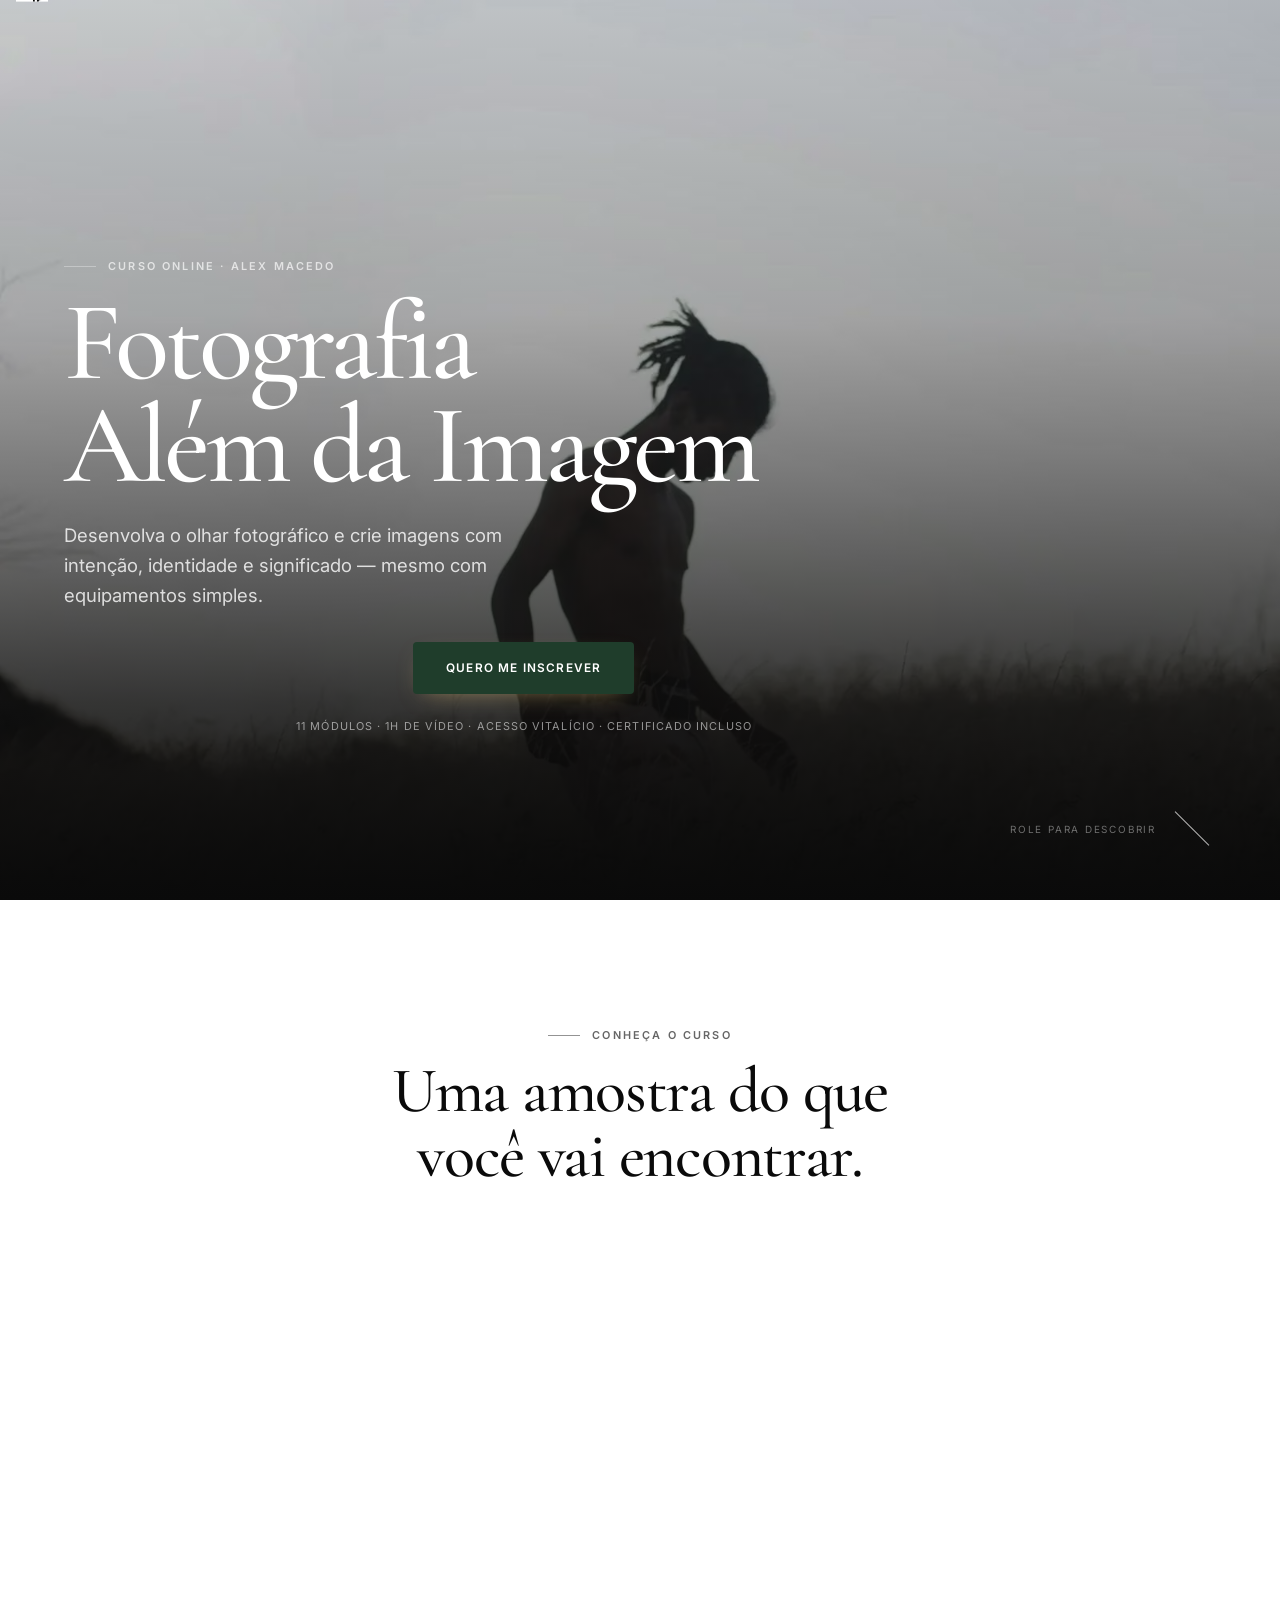
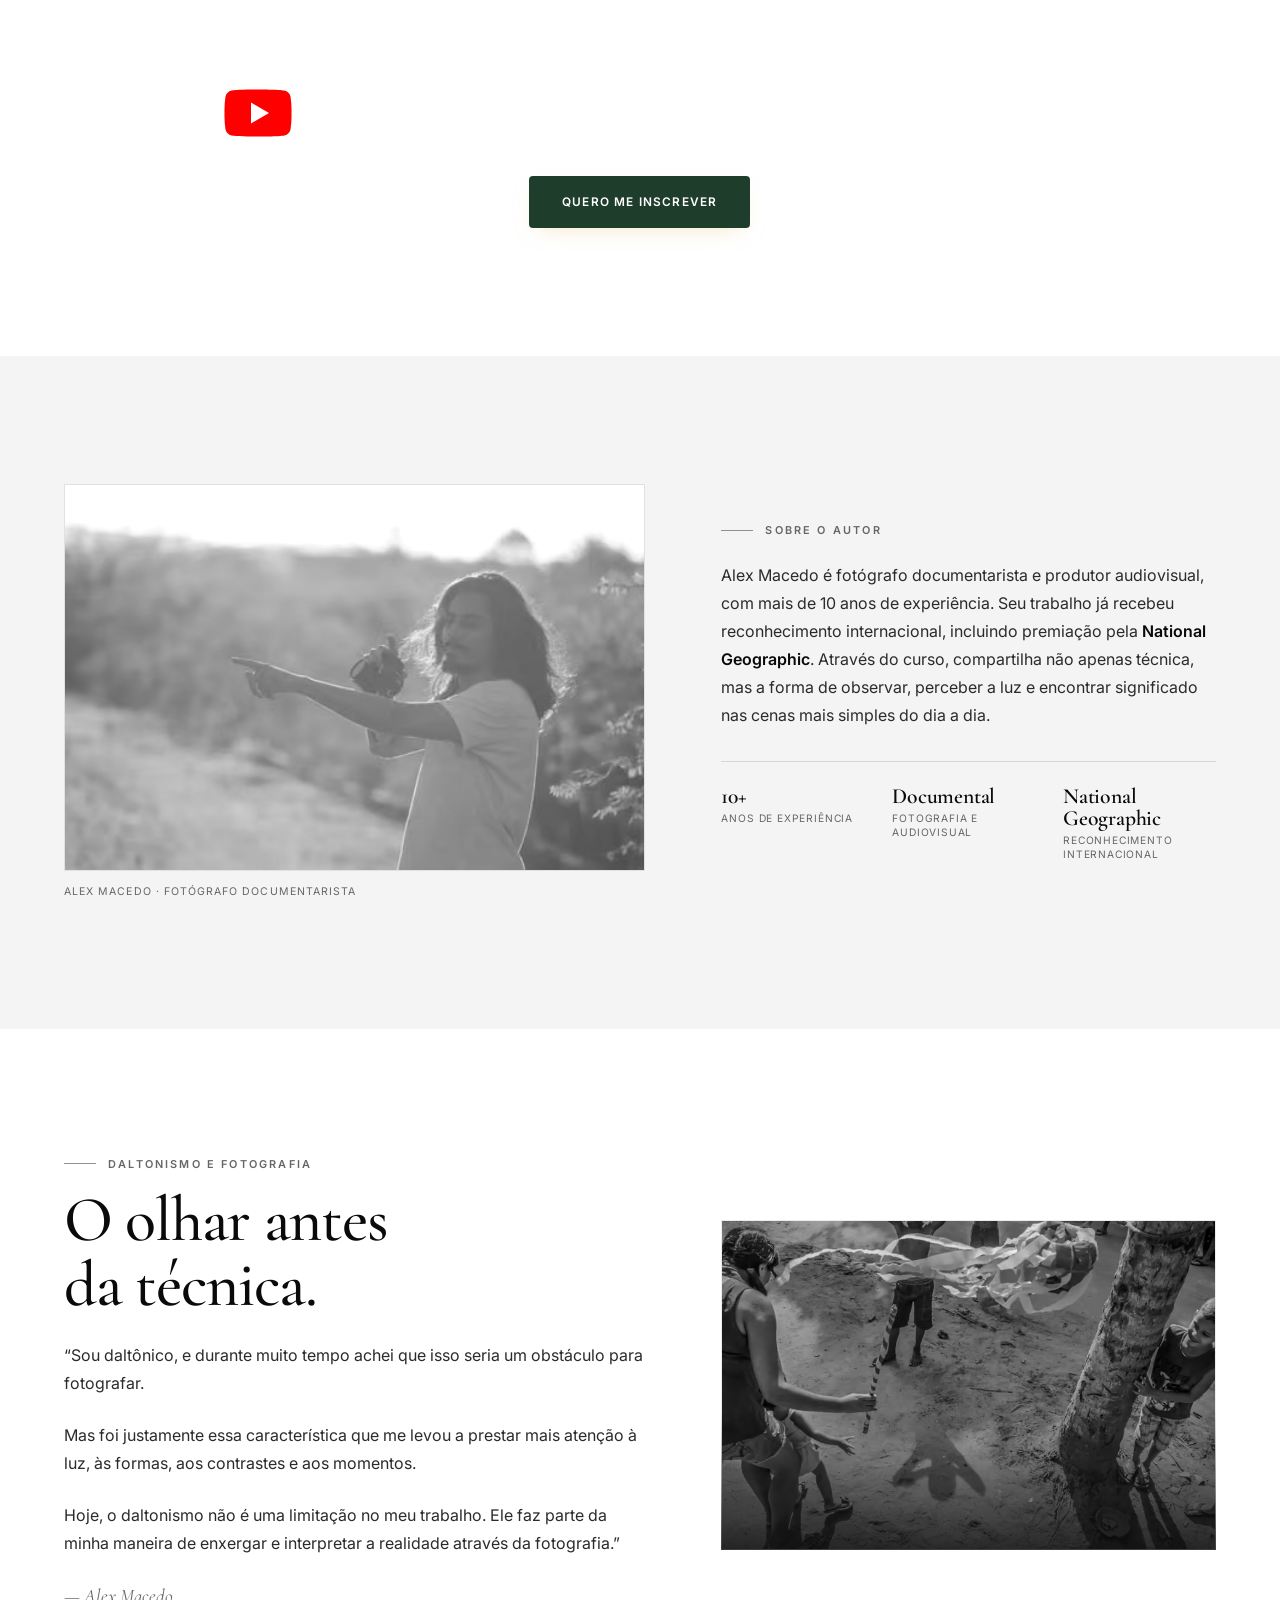
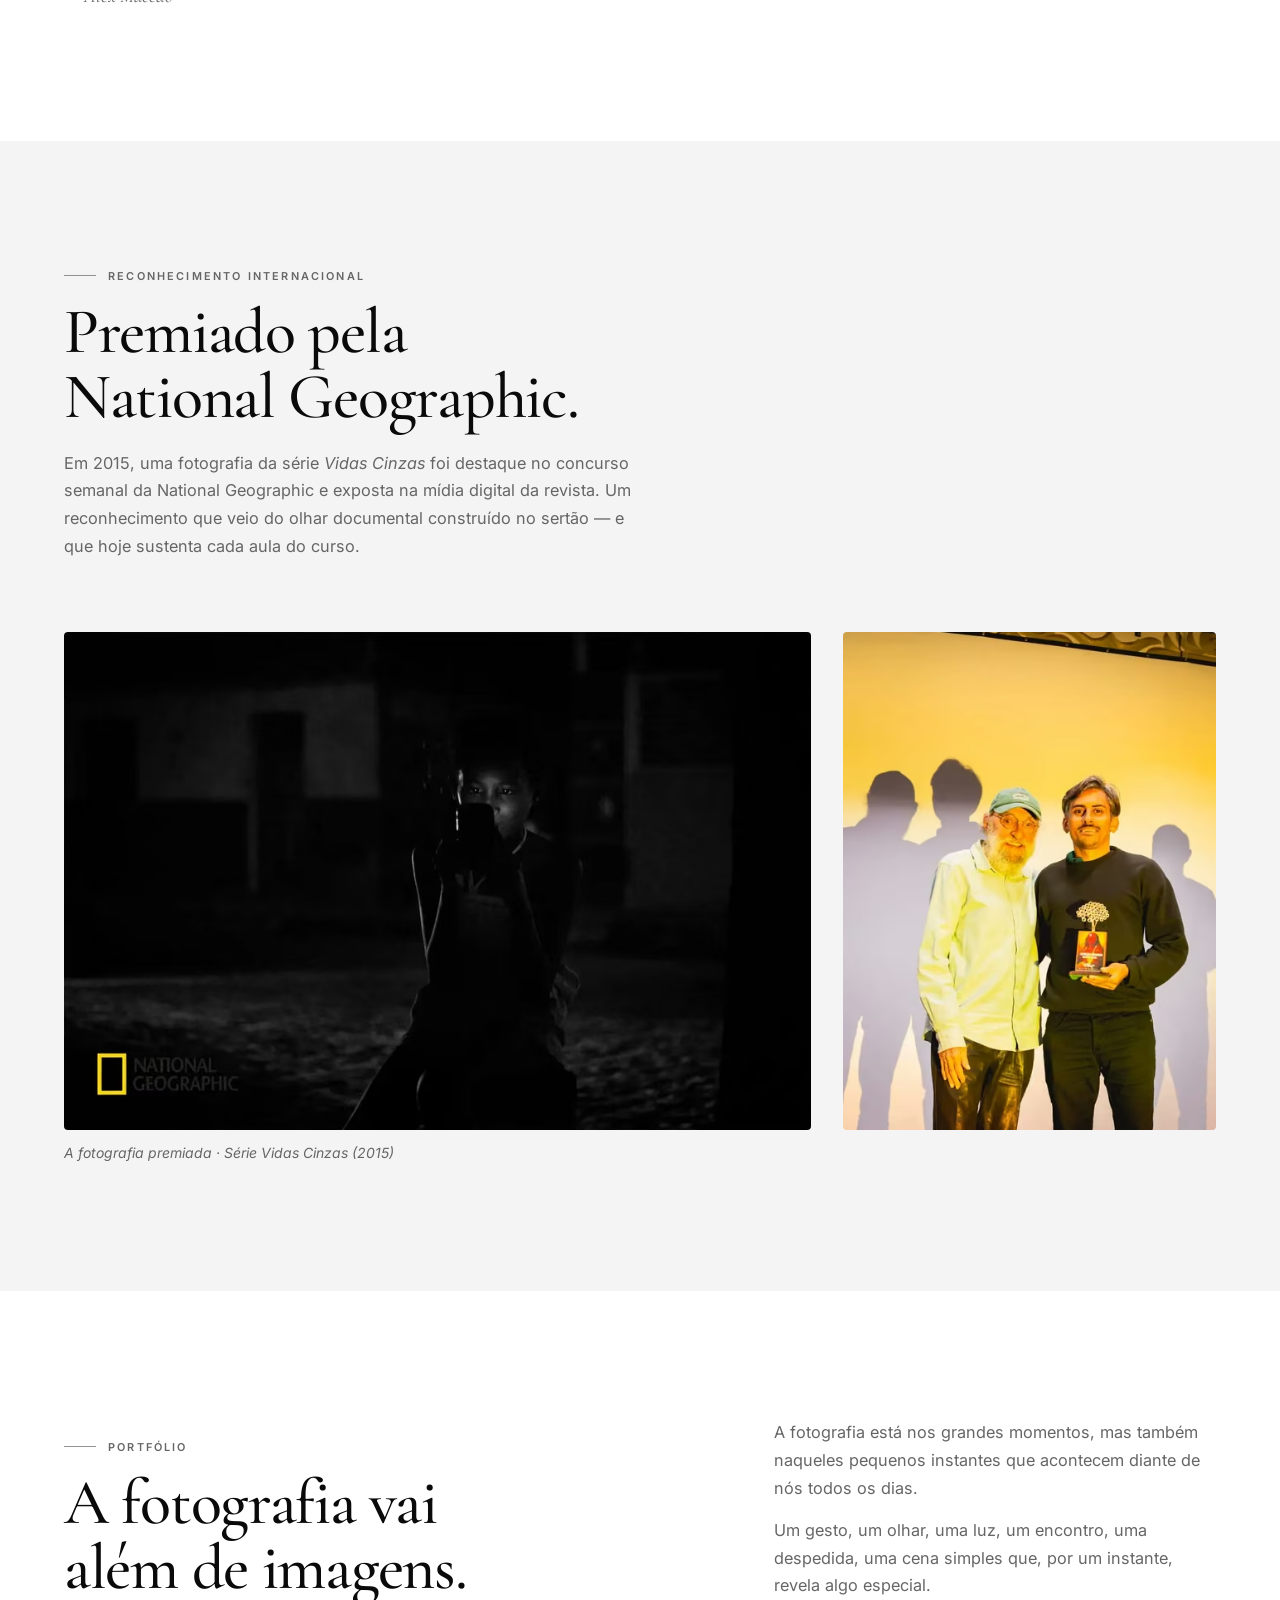
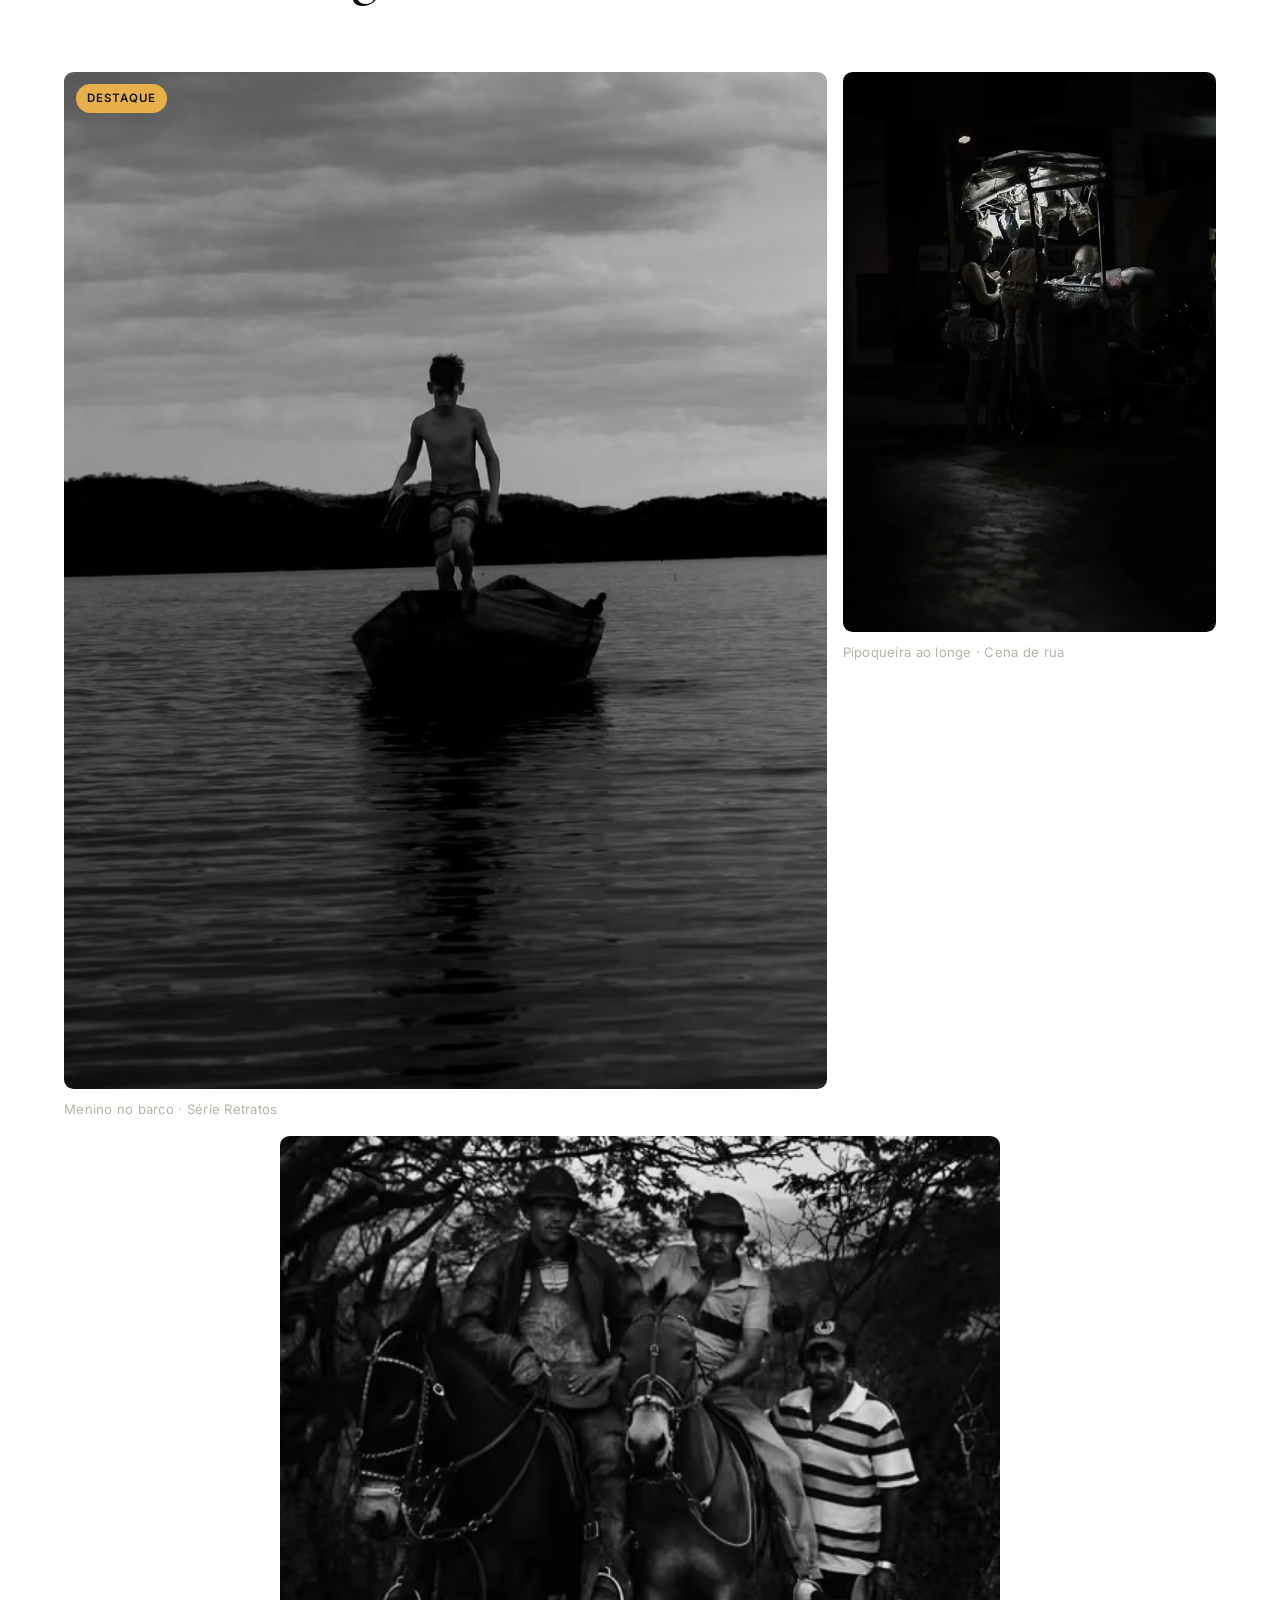
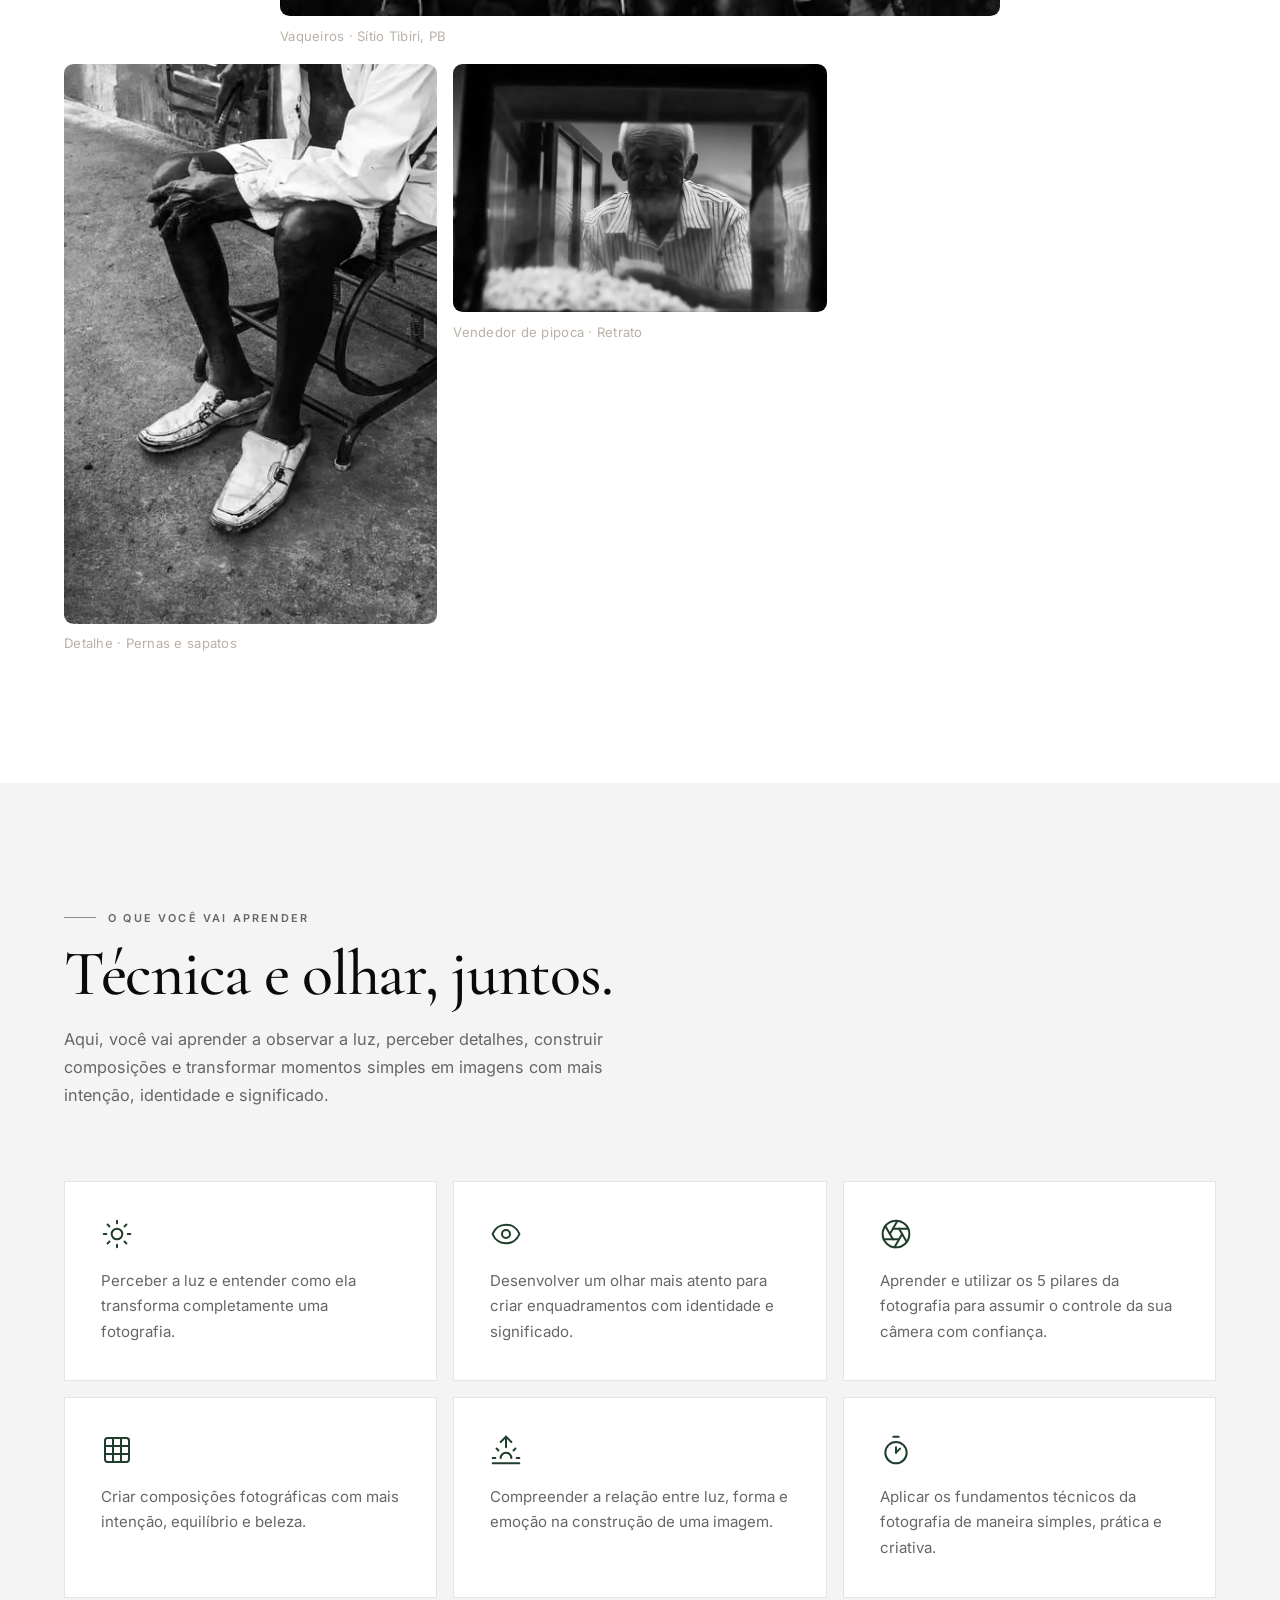
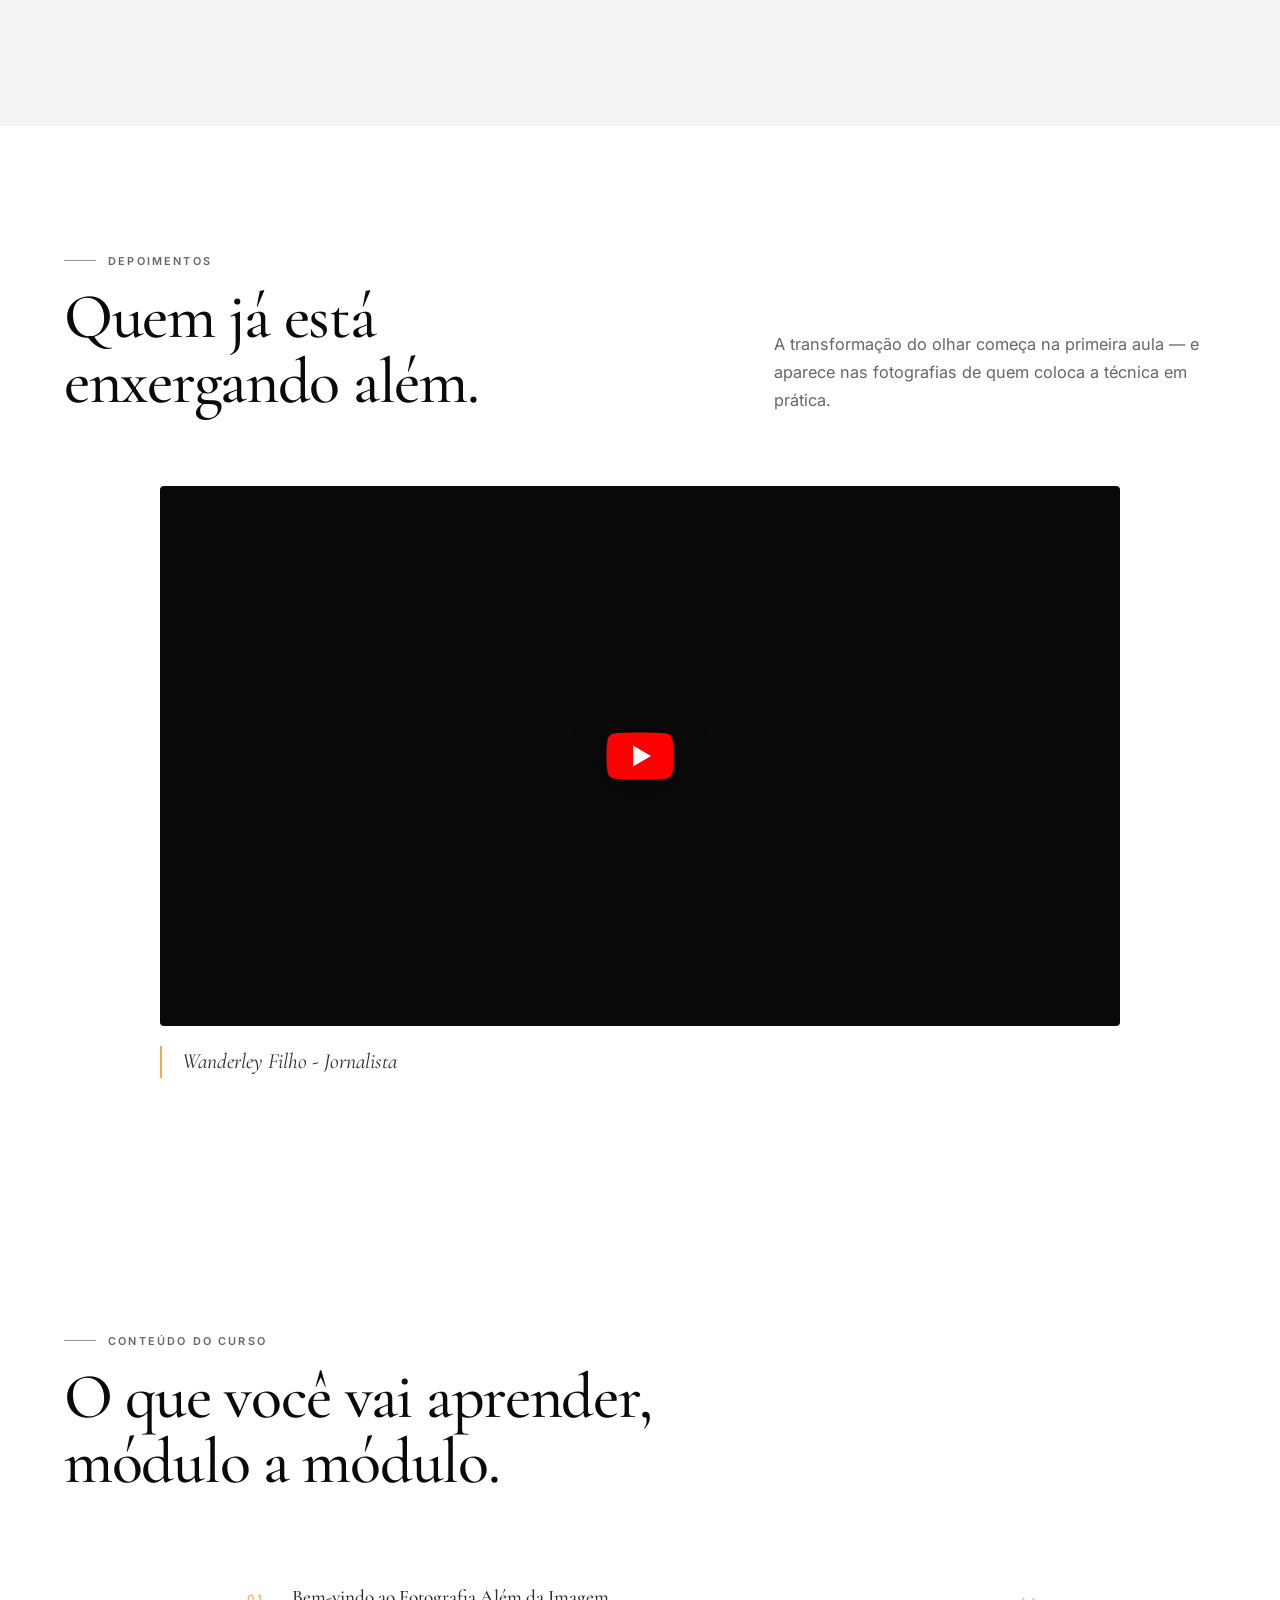
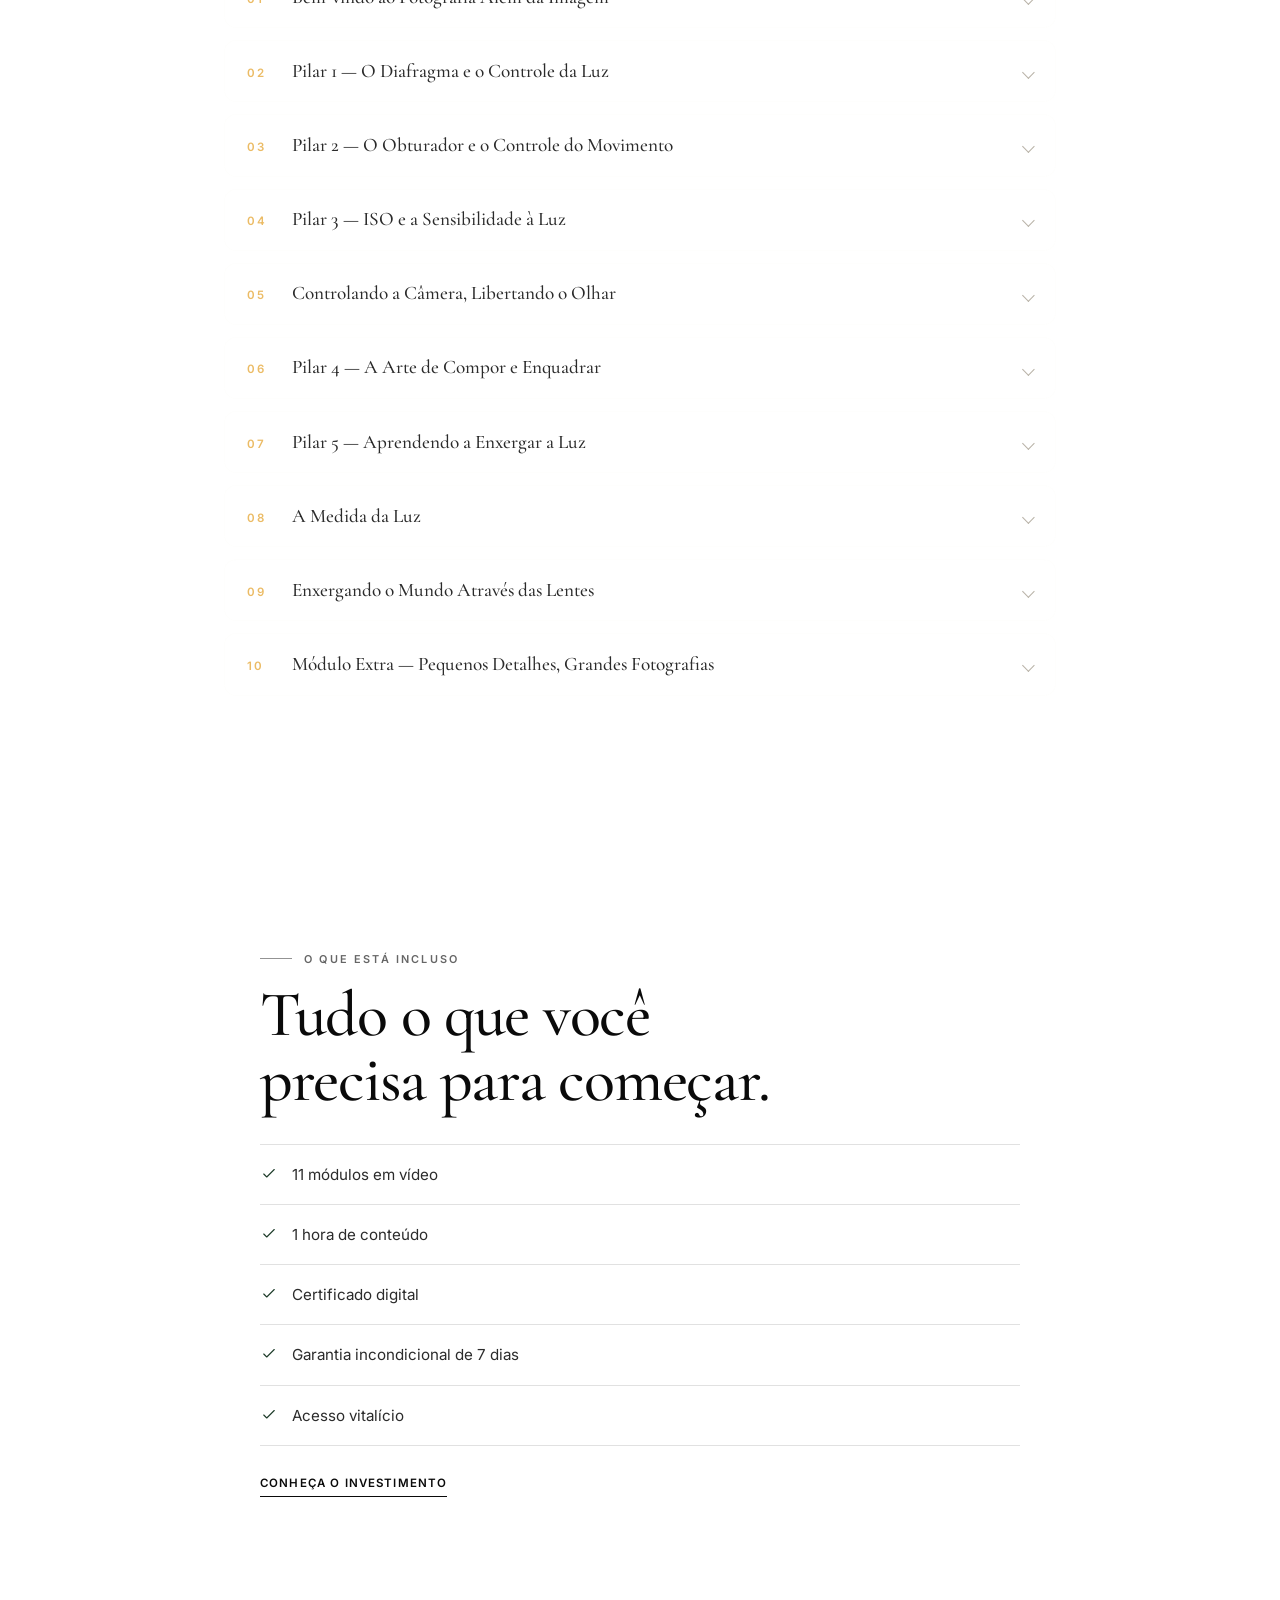
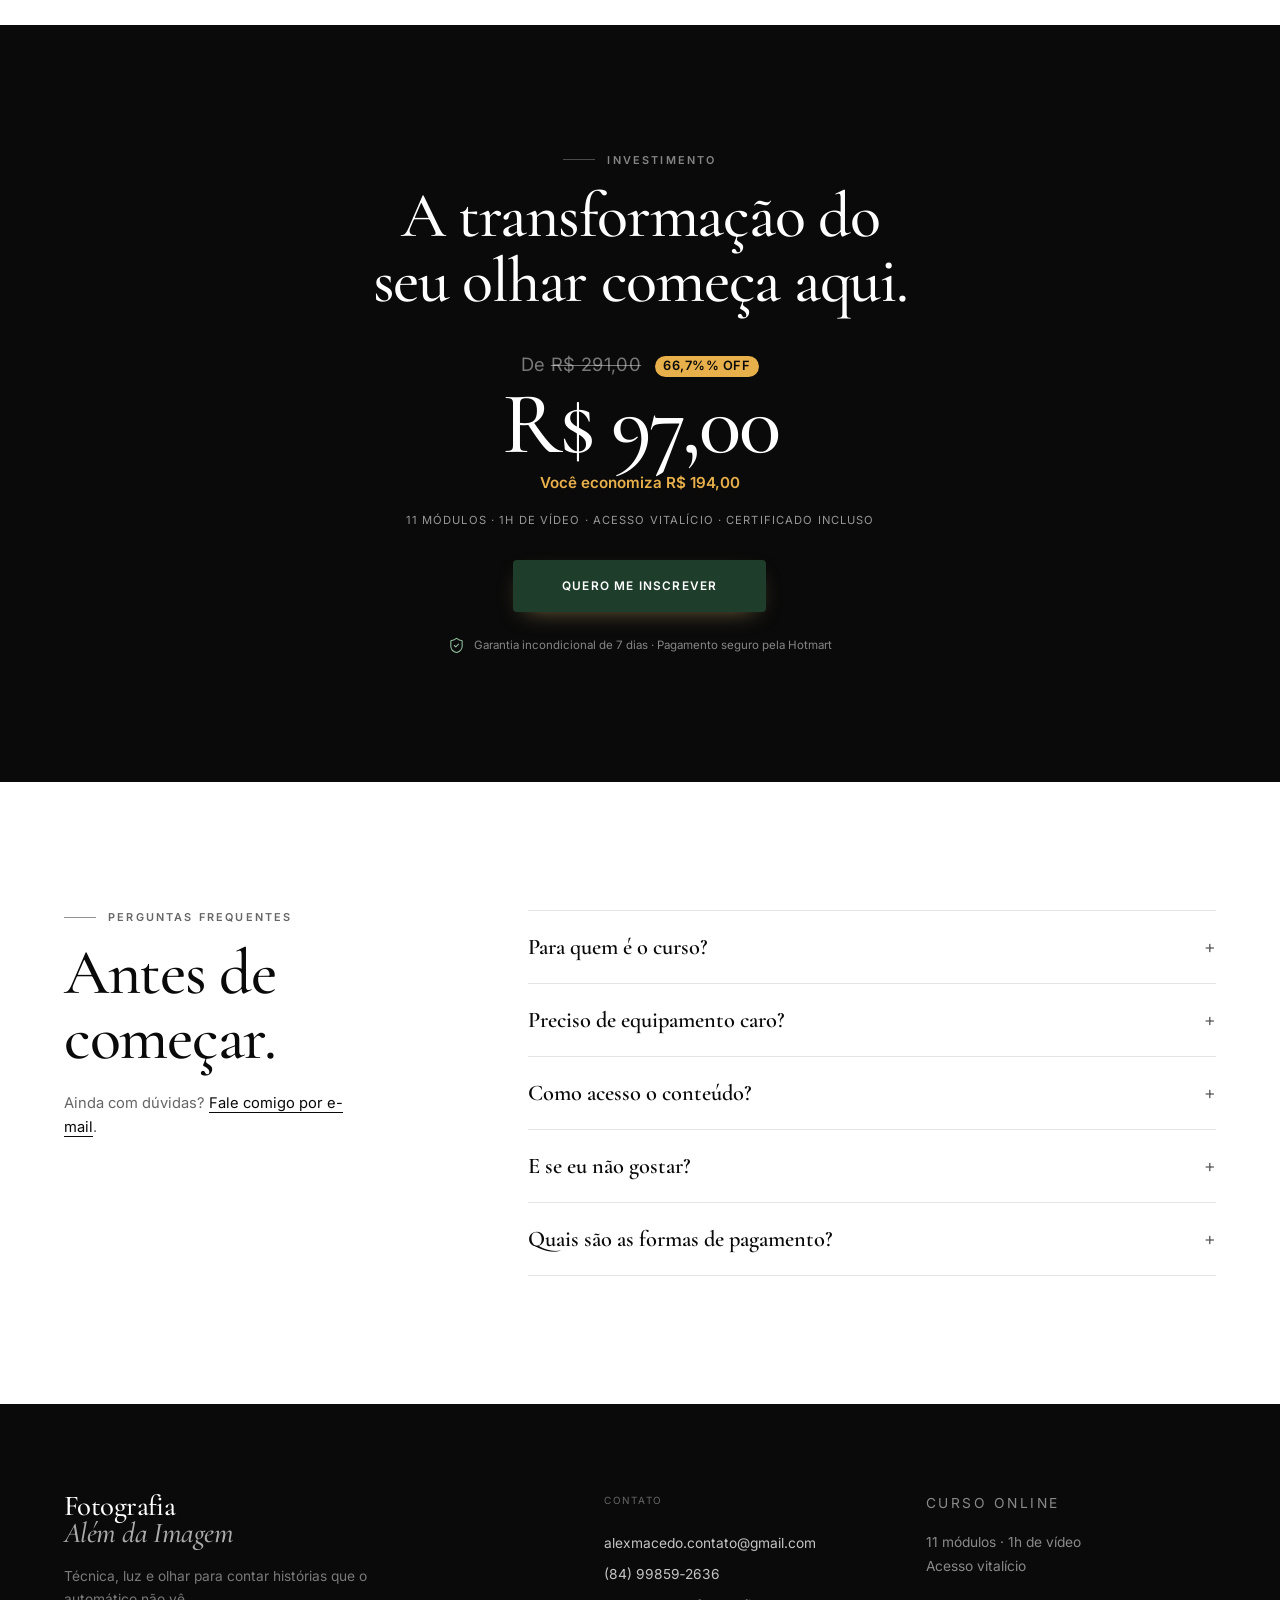
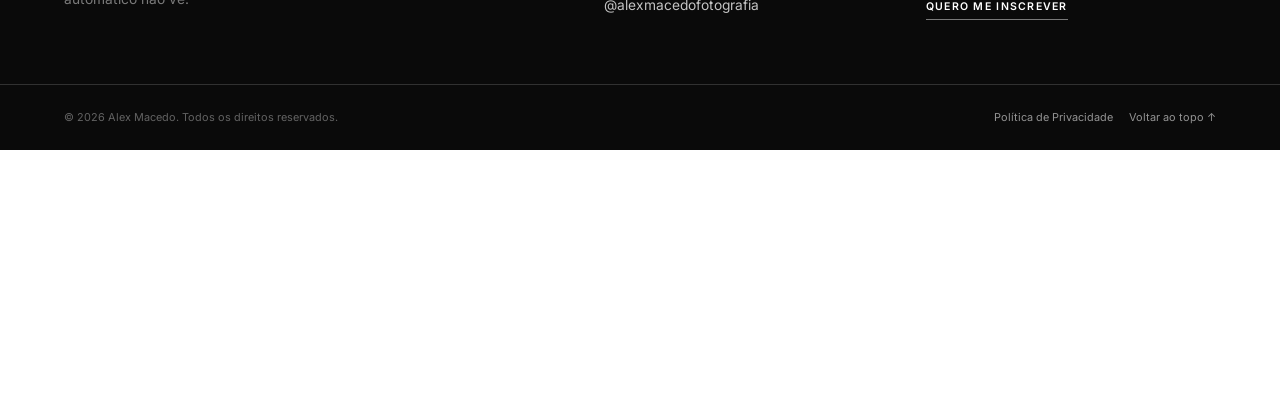
==== commit 652e226d: "Update index.html" ====
--- a/index.html
+++ b/index.html
@@ -726,12 +726,12 @@
                 Wanderley Filho - Jornalista
               </blockquote>
             </figcaption>
+            <noscript>
+              <p class="video-sales__fallback">
+                <a href="https://www.youtube.com/watch?v=3FqffXb6418" target="_blank" rel="noopener noreferrer">Assista ao depoimento no YouTube</a>
+              </p>
+            </noscript>
           </figure>
-          <noscript>
-            <p class="video-sales__fallback">
-              <a href="https://www.youtube.com/watch?v=3FqffXb6418" target="_blank" rel="noopener noreferrer">Assista ao depoimento no YouTube</a>
-            </p>
-          </noscript>
         </div>
       </div>
     </section>
@@ -1037,7 +1037,7 @@
 
       const setupVideoFacade = () => {
         document.querySelectorAll('[data-video-facade]').forEach((facade) => {
-          const btn = facade.querySelector('.video-sales__play', '.testimonial__play');
+          const btn = facade.querySelector('.video-sales__play, .testimonial__play');
           if (!btn) return;
 
           btn.addEventListener('click', () => {
@@ -1046,7 +1046,7 @@
 
             const iframe = document.createElement('iframe');
             iframe.src = `${YOUTUBE_EMBED_BASE}${id}?autoplay=1&rel=0`;
-            iframe.title = 'Fotografia Além da Imagem — apresentação do curso';
+            iframe.title = btn.getAttribute('aria-label') || 'Vídeo';
             iframe.loading = 'lazy';
             iframe.referrerPolicy = 'strict-origin-when-cross-origin';
             iframe.allow = 'accelerometer; autoplay; clipboard-write; encrypted-media; gyroscope; picture-in-picture; web-share';
--- a/style.css
+++ b/style.css
@@ -2,79 +2,6 @@
    Fotografia Além da Imagem — landing page
    HTML + CSS puro, sem build e sem frameworks.
    ========================================================= */
-/* === MÓDULOS (accordion) === */
-.modules__list{
-  display:flex;
-  flex-direction:column;
-  gap:.75rem;
-  max-width:52rem;
-  margin-inline:auto;
-}
-
-.module{
-  border:1px solid rgba(245,242,236,.12);
-  border-radius:.75rem;
-  background:rgba(245,242,236,.02);
-  transition:border-color .2s ease,background-color .2s ease;
-}
-.module:hover{border-color:rgba(232,196,119,.35)}
-.module[open]{border-color:rgba(232,196,119,.45);background:rgba(245,242,236,.04)}
-
-.module__summary{
-  display:flex;
-  align-items:baseline;
-  gap:1rem;
-  padding:1.1rem 1.4rem;
-  cursor:pointer;
-  list-style:none; /* remove o triângulo nativo */
-}
-.module__summary::-webkit-details-marker{display:none}
-
-.module__summary::after{
-  content:"";
-  margin-left:auto;
-  width:.55rem;
-  height:.55rem;
-  border-right:1.5px solid var(--fg-muted);
-  border-bottom:1.5px solid var(--fg-muted);
-  transform:rotate(45deg);
-  transition:transform .2s ease;
-  flex-shrink:0;
-}
-.module[open] .module__summary::after{
-  transform:rotate(-135deg);
-}
-
-.module__number{
-  font-family:var(--sans);
-  font-size:.72rem;
-  font-weight:600;
-  letter-spacing:.12em;
-  color:var(--accent);
-  opacity:.85;
-  flex-shrink:0;
-  min-width:1.8rem;
-}
-
-.module__title{
-  margin:0;
-  font-size:clamp(1rem,1.6vw,1.2rem);
-  line-height:1.3;
-}
-
-.module__body{
-  padding:0 1.4rem 1.3rem 4.2rem; /* alinha com o título (após o número) */
-}
-.module__body p{
-  margin:0;
-  color:var(--fg-muted);
-  font-size:.95rem;
-}
-
-@media (max-width:600px){
-  .module__summary{padding:.95rem 1rem;gap:.75rem}
-  .module__body{padding:0 1rem 1rem 1rem}
-}
 
 :root {
   --ink: #0a0a0a;
@@ -140,9 +67,23 @@
   display: block;
 }
 
+/* ⚠️ ALTERAÇÃO 1: height:auto apenas como fallback.
+   Imagens que precisam preencher molduras (cover) sobrescrevem
+   explicitamente com height:100% nas regras específicas abaixo. */
 img {
   max-width: 100%;
   height: auto;
+}
+
+/* Imagens que devem preencher 100% do contêiner (molduras com aspect-ratio) */
+.hero__media,
+.about__media img,
+.daltonismo__media img,
+.portfolio__media img,
+.natgeo__item img,
+.testimonial__play img {
+  height: 100%;
+  width: 100%;
 }
 
 a {
@@ -328,6 +269,8 @@
   isolation: isolate;
 }
 
+/* ⚠️ ALTERAÇÃO 2: ponto focal ajustado para manter o fotógrafo
+   visível em telas verticais (mobile) e horizontais (desktop). */
 .hero__media {
   position: absolute;
   inset: 0;
@@ -336,6 +279,14 @@
   height: 100%;
   object-fit: cover;
   object-position: center 38%;
+}
+
+/* Em mobile, o sujeito (fotógrafo) tende a sair do quadro inferior;
+   sobe o enquadramento para mantê-lo visível */
+@media (max-width: 599px) {
+  .hero__media {
+    object-position: center 30%;
+  }
 }
 
 .hero__overlay {
@@ -541,13 +492,16 @@
   position: relative;
 }
 
+/* ⚠️ ALTERAÇÃO 3: a imagem original é 480x318 (≈3/2), não 4/3.
+   Forçar 4/3 cortava demais o topo (céu) e a base (corpo).
+   Mantemos 3/2 nativo e centralizamos no rosto do fotógrafo. */
 .about__media img {
   width: 100%;
-  aspect-ratio: 4 / 3;
+  aspect-ratio: 3 / 2;
   border: 1px solid rgba(10, 10, 10, 0.08);
   filter: grayscale(100%) contrast(1.05);
   object-fit: cover;
-  object-position: center 45%;
+  object-position: center 40%;
 }
 
 .about__media figcaption {
@@ -641,12 +595,15 @@
   pointer-events: none;
 }
 
+/* ⚠️ ALTERAÇÃO 4: aspect-ratio 3/2 casa com o nativo (1200x800).
+   Foco levemente acima do centro para preservar a ação do quebra-panela. */
 .daltonismo__media img {
   width: 100%;
   aspect-ratio: 3 / 2;
   border: 1px solid rgba(10, 10, 10, 0.08);
   filter: grayscale(100%) contrast(1.05);
   object-fit: cover;
+  object-position: center 45%;
 }
 
 .daltonismo__media figcaption {
@@ -664,6 +621,7 @@
   text-transform: uppercase;
 }
 
+
 /* Portfólio */
 /* === PORTFÓLIO === */
 .portfolio__grid{
@@ -708,13 +666,28 @@
   transform:scale(1.03);
 }
 
-/* Proporções por modificador */
+/* ⚠️ ALTERAÇÃO 5: proporções alinhadas ao nativo de cada imagem.
+   Evita cortes excessivos e "buracos" na grade. */
 .portfolio__item--landscape .portfolio__media{aspect-ratio:3 / 2}
 .portfolio__item--portrait  .portfolio__media{aspect-ratio:2 / 3}
 .portfolio__item--featured  .portfolio__media{aspect-ratio:3 / 4}
 
-/* Featured ocupa 2 colunas */
+/* Featured: 2 colunas x 2 linhas no desktop (preenche o buraco da grade).
+   No mobile volta a 1 coluna / 1 linha (regra já existente no @media). */
 .portfolio__item--featured{grid-column:span 2}
+
+/* ⚠️ Ponto focal individual por imagem do portfólio.
+   Ajuste estes valores conforme o "assunto" de cada foto. */
+.portfolio__item--featured .portfolio__media img{
+  object-position:center 25%; /* menino no barco: preserva o rosto no topo */
+}
+.portfolio__item--portrait .portfolio__media img{
+  object-position:center 40%;
+}
+.portfolio__item--landscape .portfolio__media img{
+  object-position:center 50%;
+}
+/* Exceção: pernas/sapatos já tem style inline (center 30%), mantido */
 
 /* Badge */
 .portfolio__badge{
@@ -757,6 +730,120 @@
   .portfolio__item--full{max-width:none}
 }
 
+/* === DEPOIMENTOS === */
+.testimonials {
+  background: var(--paper);
+}
+
+.testimonials__intro .section-intro {
+  margin-top: 0;
+}
+
+.testimonials__grid {
+  display: grid;
+  grid-template-columns: 1fr;
+  gap: clamp(28px, 5vw, 48px);
+  max-width: 960px;
+  margin-inline: auto;
+}
+
+.testimonial {
+  margin: 0;
+}
+
+/* Facade 16:9 — mesma técnica do #video (evita CLS ao trocar por iframe) */
+.testimonial__embed {
+  position: relative;
+  aspect-ratio: 16 / 9;
+  overflow: hidden;
+  border-radius: var(--radius);
+  background: var(--ink);
+}
+
+.testimonial__play {
+  display: block;
+  width: 100%;
+  height: 100%;
+  padding: 0;
+  cursor: pointer;
+  background: none;
+  border: 0;
+  color: inherit;
+}
+
+.testimonial__play img {
+  width: 100%;
+  height: 100%;
+  object-fit: cover;
+  /* ⚠️ ALTERAÇÃO 8: thumb do YouTube é 16:9 nativa, mas o rosto do
+     depoente costuma ficar na metade superior. */
+  object-position: center 35%;
+  transition: transform 0.6s var(--ease), filter 0.4s var(--ease);
+}
+
+.testimonial__play-icon {
+  position: absolute;
+  top: 50%;
+  left: 50%;
+  display: inline-flex;
+  width: 68px;
+  height: 48px;
+  transform: translate(-50%, -50%);
+  filter: drop-shadow(0 6px 18px rgba(0, 0, 0, 0.45));
+  transition: transform 0.3s var(--ease), filter 0.3s var(--ease);
+}
+
+.testimonial__play-icon svg {
+  width: 100%;
+  height: 100%;
+}
+
+/* Legenda com aspas tipográficas (marca editorial, não decoração) */
+.testimonial__caption {
+  margin-top: 20px;
+  padding-left: 4px;
+  border-left: 2px solid var(--accent);
+}
+
+.testimonial__quote {
+  margin: 0;
+  padding-left: 16px;
+  color: var(--text);
+  font-family: var(--serif);
+  font-size: clamp(1.1rem, 2vw, 1.35rem);
+  font-style: italic;
+  line-height: 1.45;
+  text-wrap: pretty;
+}
+
+.testimonial__quote-mark {
+  display: block;
+  margin-left: 16px;
+  color: var(--accent);
+  font-family: var(--serif);
+  font-size: 2.4rem;
+  line-height: 0.6;
+}
+
+/* Hover apenas com ponteiro (mesma convenção do projeto) */
+@media (hover: hover) {
+  .testimonial__play:hover img {
+    filter: brightness(0.92);
+    transform: scale(1.02);
+  }
+
+  .testimonial__play:hover .testimonial__play-icon {
+    filter: drop-shadow(0 8px 22px rgba(0, 0, 0, 0.6));
+    transform: translate(-50%, -50%) scale(1.06);
+  }
+}
+
+@media (max-width: 767px) {
+  .testimonial__quote {
+    font-size: 1.05rem;
+  }
+}
+
 /* National Geographic */
 .natgeo {
   background: var(--mist);
@@ -774,21 +861,26 @@
   margin: 0;
 }
 
+/* ⚠️ ALTERAÇÃO 7: height:100% + object-fit:cover (consistente com o resto). */
 .natgeo__item img {
   width: 100%;
-  height: auto;
+  height: 100%;
   aspect-ratio: 3 / 2;
   border-radius: var(--radius);
   object-fit: cover;
+  object-position: center 40%;
 }
 
 .natgeo__item--portrait img {
   width: 100%;
+  height: 100%;
   max-width: 420px;
   max-height: 560px;
   margin-inline: auto;
   aspect-ratio: 3 / 4;
   object-fit: cover;
+  /* ⚠️ foco no rosto de Alex com o troféu (topo da foto) */
+  object-position: center 30%;
 }
 
 .natgeo__item figcaption {
@@ -1115,6 +1207,82 @@
   color: var(--white);
 }
 
+/* === MÓDULOS (accordion) === */
+.modules { background: var(--paper); } /* já é o padrão, mas torne explícito */
+.modules__list{
+  display:flex;
+  flex-direction:column;
+  gap:.75rem;
+  max-width:52rem;
+  margin-inline:auto;
+}
+
+.module{
+  border:1px solid rgba(245,242,236,.12);
+  border-radius:.75rem;
+  background:rgba(245,242,236,.02);
+  transition:border-color .2s ease,background-color .2s ease;
+}
+.module:hover{border-color:rgba(232,196,119,.35)}
+.module[open]{border-color:rgba(232,196,119,.45);background:rgba(245,242,236,.04)}
+
+.module__summary{
+  display:flex;
+  align-items:baseline;
+  gap:1rem;
+  padding:1.1rem 1.4rem;
+  cursor:pointer;
+  list-style:none; /* remove o triângulo nativo */
+}
+.module__summary::-webkit-details-marker{display:none}
+
+.module__summary::after{
+  content:"";
+  margin-left:auto;
+  width:.55rem;
+  height:.55rem;
+  border-right:1.5px solid var(--fg-muted);
+  border-bottom:1.5px solid var(--fg-muted);
+  transform:rotate(45deg);
+  transition:transform .2s ease;
+  flex-shrink:0;
+}
+.module[open] .module__summary::after{
+  transform:rotate(-135deg);
+}
+
+.module__number{
+  font-family:var(--sans);
+  font-size:.72rem;
+  font-weight:600;
+  letter-spacing:.12em;
+  color:var(--accent);
+  opacity:.85;
+  flex-shrink:0;
+  min-width:1.8rem;
+}
+
+.module__title{
+  margin:0;
+  font-size:clamp(1rem,1.6vw,1.2rem);
+  line-height:1.3;
+}
+
+.module__body{
+  padding:0 1.4rem 1.3rem 4.2rem; /* alinha com o título (após o número) */
+}
+.module__body p{
+  margin:0;
+  color:var(--fg-muted);
+  font-size:.95rem;
+}
+
+@media (max-width:600px){
+  .module__summary{padding:.95rem 1rem;gap:.75rem}
+  .module__body{padding:0 1rem 1rem 1rem}
+}
+
+
 
 
 /* Animação de entrada */
@@ -1249,11 +1417,16 @@
 
   .portfolio__grid {
     grid-template-columns: repeat(3, minmax(0, 1fr));
+    /* ⚠️ ALTERAÇÃO 6: altura de linha controlada para o featured não
+       esticar demais e deixar buracos. */
+    grid-auto-rows: min-content;
+    align-items: start;
   }
 
   .portfolio__item--featured {
     grid-column: span 2;
-    grid-row: span 2;
+    /* ⚠️ REMOVIDO grid-row: span 2 — a moldura 3/4 já é alta o suficiente;
+       forçar 2 linhas criava vãos vazios ao lado. */
   }
 
   .natgeo__grid {
--- a/style.css
+++ b/style.css
@@ -2,79 +2,6 @@
    Fotografia Além da Imagem — landing page
    HTML + CSS puro, sem build e sem frameworks.
    ========================================================= */
-/* === MÓDULOS (accordion) === */
-.modules__list{
-  display:flex;
-  flex-direction:column;
-  gap:.75rem;
-  max-width:52rem;
-  margin-inline:auto;
-}
-
-.module{
-  border:1px solid rgba(245,242,236,.12);
-  border-radius:.75rem;
-  background:rgba(245,242,236,.02);
-  transition:border-color .2s ease,background-color .2s ease;
-}
-.module:hover{border-color:rgba(232,196,119,.35)}
-.module[open]{border-color:rgba(232,196,119,.45);background:rgba(245,242,236,.04)}
-
-.module__summary{
-  display:flex;
-  align-items:baseline;
-  gap:1rem;
-  padding:1.1rem 1.4rem;
-  cursor:pointer;
-  list-style:none; /* remove o triângulo nativo */
-}
-.module__summary::-webkit-details-marker{display:none}
-
-.module__summary::after{
-  content:"";
-  margin-left:auto;
-  width:.55rem;
-  height:.55rem;
-  border-right:1.5px solid var(--fg-muted);
-  border-bottom:1.5px solid var(--fg-muted);
-  transform:rotate(45deg);
-  transition:transform .2s ease;
-  flex-shrink:0;
-}
-.module[open] .module__summary::after{
-  transform:rotate(-135deg);
-}
-
-.module__number{
-  font-family:var(--sans);
-  font-size:.72rem;
-  font-weight:600;
-  letter-spacing:.12em;
-  color:var(--accent);
-  opacity:.85;
-  flex-shrink:0;
-  min-width:1.8rem;
-}
-
-.module__title{
-  margin:0;
-  font-size:clamp(1rem,1.6vw,1.2rem);
-  line-height:1.3;
-}
-
-.module__body{
-  padding:0 1.4rem 1.3rem 4.2rem; /* alinha com o título (após o número) */
-}
-.module__body p{
-  margin:0;
-  color:var(--fg-muted);
-  font-size:.95rem;
-}
-
-@media (max-width:600px){
-  .module__summary{padding:.95rem 1rem;gap:.75rem}
-  .module__body{padding:0 1rem 1rem 1rem}
-}
 
 :root {
   --ink: #0a0a0a;
@@ -140,9 +67,23 @@
   display: block;
 }
 
+/* ⚠️ ALTERAÇÃO 1: height:auto apenas como fallback.
+   Imagens que precisam preencher molduras (cover) sobrescrevem
+   explicitamente com height:100% nas regras específicas abaixo. */
 img {
   max-width: 100%;
   height: auto;
+}
+
+/* Imagens que devem preencher 100% do contêiner (molduras com aspect-ratio) */
+.hero__media,
+.about__media img,
+.daltonismo__media img,
+.portfolio__media img,
+.natgeo__item img,
+.testimonial__play img {
+  height: 100%;
+  width: 100%;
 }
 
 a {
@@ -328,6 +269,8 @@
   isolation: isolate;
 }
 
+/* ⚠️ ALTERAÇÃO 2: ponto focal ajustado para manter o fotógrafo
+   visível em telas verticais (mobile) e horizontais (desktop). */
 .hero__media {
   position: absolute;
   inset: 0;
@@ -336,6 +279,14 @@
   height: 100%;
   object-fit: cover;
   object-position: center 38%;
+}
+
+/* Em mobile, o sujeito (fotógrafo) tende a sair do quadro inferior;
+   sobe o enquadramento para mantê-lo visível */
+@media (max-width: 599px) {
+  .hero__media {
+    object-position: center 30%;
+  }
 }
 
 .hero__overlay {
@@ -541,13 +492,16 @@
   position: relative;
 }
 
+/* ⚠️ ALTERAÇÃO 3: a imagem original é 480x318 (≈3/2), não 4/3.
+   Forçar 4/3 cortava demais o topo (céu) e a base (corpo).
+   Mantemos 3/2 nativo e centralizamos no rosto do fotógrafo. */
 .about__media img {
   width: 100%;
-  aspect-ratio: 4 / 3;
+  aspect-ratio: 3 / 2;
   border: 1px solid rgba(10, 10, 10, 0.08);
   filter: grayscale(100%) contrast(1.05);
   object-fit: cover;
-  object-position: center 45%;
+  object-position: center 40%;
 }
 
 .about__media figcaption {
@@ -641,12 +595,15 @@
   pointer-events: none;
 }
 
+/* ⚠️ ALTERAÇÃO 4: aspect-ratio 3/2 casa com o nativo (1200x800).
+   Foco levemente acima do centro para preservar a ação do quebra-panela. */
 .daltonismo__media img {
   width: 100%;
   aspect-ratio: 3 / 2;
   border: 1px solid rgba(10, 10, 10, 0.08);
   filter: grayscale(100%) contrast(1.05);
   object-fit: cover;
+  object-position: center 45%;
 }
 
 .daltonismo__media figcaption {
@@ -664,6 +621,7 @@
   text-transform: uppercase;
 }
 
+
 /* Portfólio */
 /* === PORTFÓLIO === */
 .portfolio__grid{
@@ -708,13 +666,28 @@
   transform:scale(1.03);
 }
 
-/* Proporções por modificador */
+/* ⚠️ ALTERAÇÃO 5: proporções alinhadas ao nativo de cada imagem.
+   Evita cortes excessivos e "buracos" na grade. */
 .portfolio__item--landscape .portfolio__media{aspect-ratio:3 / 2}
 .portfolio__item--portrait  .portfolio__media{aspect-ratio:2 / 3}
 .portfolio__item--featured  .portfolio__media{aspect-ratio:3 / 4}
 
-/* Featured ocupa 2 colunas */
+/* Featured: 2 colunas x 2 linhas no desktop (preenche o buraco da grade).
+   No mobile volta a 1 coluna / 1 linha (regra já existente no @media). */
 .portfolio__item--featured{grid-column:span 2}
+
+/* ⚠️ Ponto focal individual por imagem do portfólio.
+   Ajuste estes valores conforme o "assunto" de cada foto. */
+.portfolio__item--featured .portfolio__media img{
+  object-position:center 25%; /* menino no barco: preserva o rosto no topo */
+}
+.portfolio__item--portrait .portfolio__media img{
+  object-position:center 40%;
+}
+.portfolio__item--landscape .portfolio__media img{
+  object-position:center 50%;
+}
+/* Exceção: pernas/sapatos já tem style inline (center 30%), mantido */
 
 /* Badge */
 .portfolio__badge{
@@ -757,6 +730,120 @@
   .portfolio__item--full{max-width:none}
 }
 
+/* === DEPOIMENTOS === */
+.testimonials {
+  background: var(--paper);
+}
+
+.testimonials__intro .section-intro {
+  margin-top: 0;
+}
+
+.testimonials__grid {
+  display: grid;
+  grid-template-columns: 1fr;
+  gap: clamp(28px, 5vw, 48px);
+  max-width: 960px;
+  margin-inline: auto;
+}
+
+.testimonial {
+  margin: 0;
+}
+
+/* Facade 16:9 — mesma técnica do #video (evita CLS ao trocar por iframe) */
+.testimonial__embed {
+  position: relative;
+  aspect-ratio: 16 / 9;
+  overflow: hidden;
+  border-radius: var(--radius);
+  background: var(--ink);
+}
+
+.testimonial__play {
+  display: block;
+  width: 100%;
+  height: 100%;
+  padding: 0;
+  cursor: pointer;
+  background: none;
+  border: 0;
+  color: inherit;
+}
+
+.testimonial__play img {
+  width: 100%;
+  height: 100%;
+  object-fit: cover;
+  /* ⚠️ ALTERAÇÃO 8: thumb do YouTube é 16:9 nativa, mas o rosto do
+     depoente costuma ficar na metade superior. */
+  object-position: center 35%;
+  transition: transform 0.6s var(--ease), filter 0.4s var(--ease);
+}
+
+.testimonial__play-icon {
+  position: absolute;
+  top: 50%;
+  left: 50%;
+  display: inline-flex;
+  width: 68px;
+  height: 48px;
+  transform: translate(-50%, -50%);
+  filter: drop-shadow(0 6px 18px rgba(0, 0, 0, 0.45));
+  transition: transform 0.3s var(--ease), filter 0.3s var(--ease);
+}
+
+.testimonial__play-icon svg {
+  width: 100%;
+  height: 100%;
+}
+
+/* Legenda com aspas tipográficas (marca editorial, não decoração) */
+.testimonial__caption {
+  margin-top: 20px;
+  padding-left: 4px;
+  border-left: 2px solid var(--accent);
+}
+
+.testimonial__quote {
+  margin: 0;
+  padding-left: 16px;
+  color: var(--text);
+  font-family: var(--serif);
+  font-size: clamp(1.1rem, 2vw, 1.35rem);
+  font-style: italic;
+  line-height: 1.45;
+  text-wrap: pretty;
+}
+
+.testimonial__quote-mark {
+  display: block;
+  margin-left: 16px;
+  color: var(--accent);
+  font-family: var(--serif);
+  font-size: 2.4rem;
+  line-height: 0.6;
+}
+
+/* Hover apenas com ponteiro (mesma convenção do projeto) */
+@media (hover: hover) {
+  .testimonial__play:hover img {
+    filter: brightness(0.92);
+    transform: scale(1.02);
+  }
+
+  .testimonial__play:hover .testimonial__play-icon {
+    filter: drop-shadow(0 8px 22px rgba(0, 0, 0, 0.6));
+    transform: translate(-50%, -50%) scale(1.06);
+  }
+}
+
+@media (max-width: 767px) {
+  .testimonial__quote {
+    font-size: 1.05rem;
+  }
+}
+
 /* National Geographic */
 .natgeo {
   background: var(--mist);
@@ -774,21 +861,26 @@
   margin: 0;
 }
 
+/* ⚠️ ALTERAÇÃO 7: height:100% + object-fit:cover (consistente com o resto). */
 .natgeo__item img {
   width: 100%;
-  height: auto;
+  height: 100%;
   aspect-ratio: 3 / 2;
   border-radius: var(--radius);
   object-fit: cover;
+  object-position: center 40%;
 }
 
 .natgeo__item--portrait img {
   width: 100%;
+  height: 100%;
   max-width: 420px;
   max-height: 560px;
   margin-inline: auto;
   aspect-ratio: 3 / 4;
   object-fit: cover;
+  /* ⚠️ foco no rosto de Alex com o troféu (topo da foto) */
+  object-position: center 30%;
 }
 
 .natgeo__item figcaption {
@@ -1115,6 +1207,82 @@
   color: var(--white);
 }
 
+/* === MÓDULOS (accordion) === */
+.modules { background: var(--paper); } /* já é o padrão, mas torne explícito */
+.modules__list{
+  display:flex;
+  flex-direction:column;
+  gap:.75rem;
+  max-width:52rem;
+  margin-inline:auto;
+}
+
+.module{
+  border:1px solid rgba(245,242,236,.12);
+  border-radius:.75rem;
+  background:rgba(245,242,236,.02);
+  transition:border-color .2s ease,background-color .2s ease;
+}
+.module:hover{border-color:rgba(232,196,119,.35)}
+.module[open]{border-color:rgba(232,196,119,.45);background:rgba(245,242,236,.04)}
+
+.module__summary{
+  display:flex;
+  align-items:baseline;
+  gap:1rem;
+  padding:1.1rem 1.4rem;
+  cursor:pointer;
+  list-style:none; /* remove o triângulo nativo */
+}
+.module__summary::-webkit-details-marker{display:none}
+
+.module__summary::after{
+  content:"";
+  margin-left:auto;
+  width:.55rem;
+  height:.55rem;
+  border-right:1.5px solid var(--fg-muted);
+  border-bottom:1.5px solid var(--fg-muted);
+  transform:rotate(45deg);
+  transition:transform .2s ease;
+  flex-shrink:0;
+}
+.module[open] .module__summary::after{
+  transform:rotate(-135deg);
+}
+
+.module__number{
+  font-family:var(--sans);
+  font-size:.72rem;
+  font-weight:600;
+  letter-spacing:.12em;
+  color:var(--accent);
+  opacity:.85;
+  flex-shrink:0;
+  min-width:1.8rem;
+}
+
+.module__title{
+  margin:0;
+  font-size:clamp(1rem,1.6vw,1.2rem);
+  line-height:1.3;
+}
+
+.module__body{
+  padding:0 1.4rem 1.3rem 4.2rem; /* alinha com o título (após o número) */
+}
+.module__body p{
+  margin:0;
+  color:var(--fg-muted);
+  font-size:.95rem;
+}
+
+@media (max-width:600px){
+  .module__summary{padding:.95rem 1rem;gap:.75rem}
+  .module__body{padding:0 1rem 1rem 1rem}
+}
+
+
 
 
 /* Animação de entrada */
@@ -1249,11 +1417,16 @@
 
   .portfolio__grid {
     grid-template-columns: repeat(3, minmax(0, 1fr));
+    /* ⚠️ ALTERAÇÃO 6: altura de linha controlada para o featured não
+       esticar demais e deixar buracos. */
+    grid-auto-rows: min-content;
+    align-items: start;
   }
 
   .portfolio__item--featured {
     grid-column: span 2;
-    grid-row: span 2;
+    /* ⚠️ REMOVIDO grid-row: span 2 — a moldura 3/4 já é alta o suficiente;
+       forçar 2 linhas criava vãos vazios ao lado. */
   }
 
   .natgeo__grid {
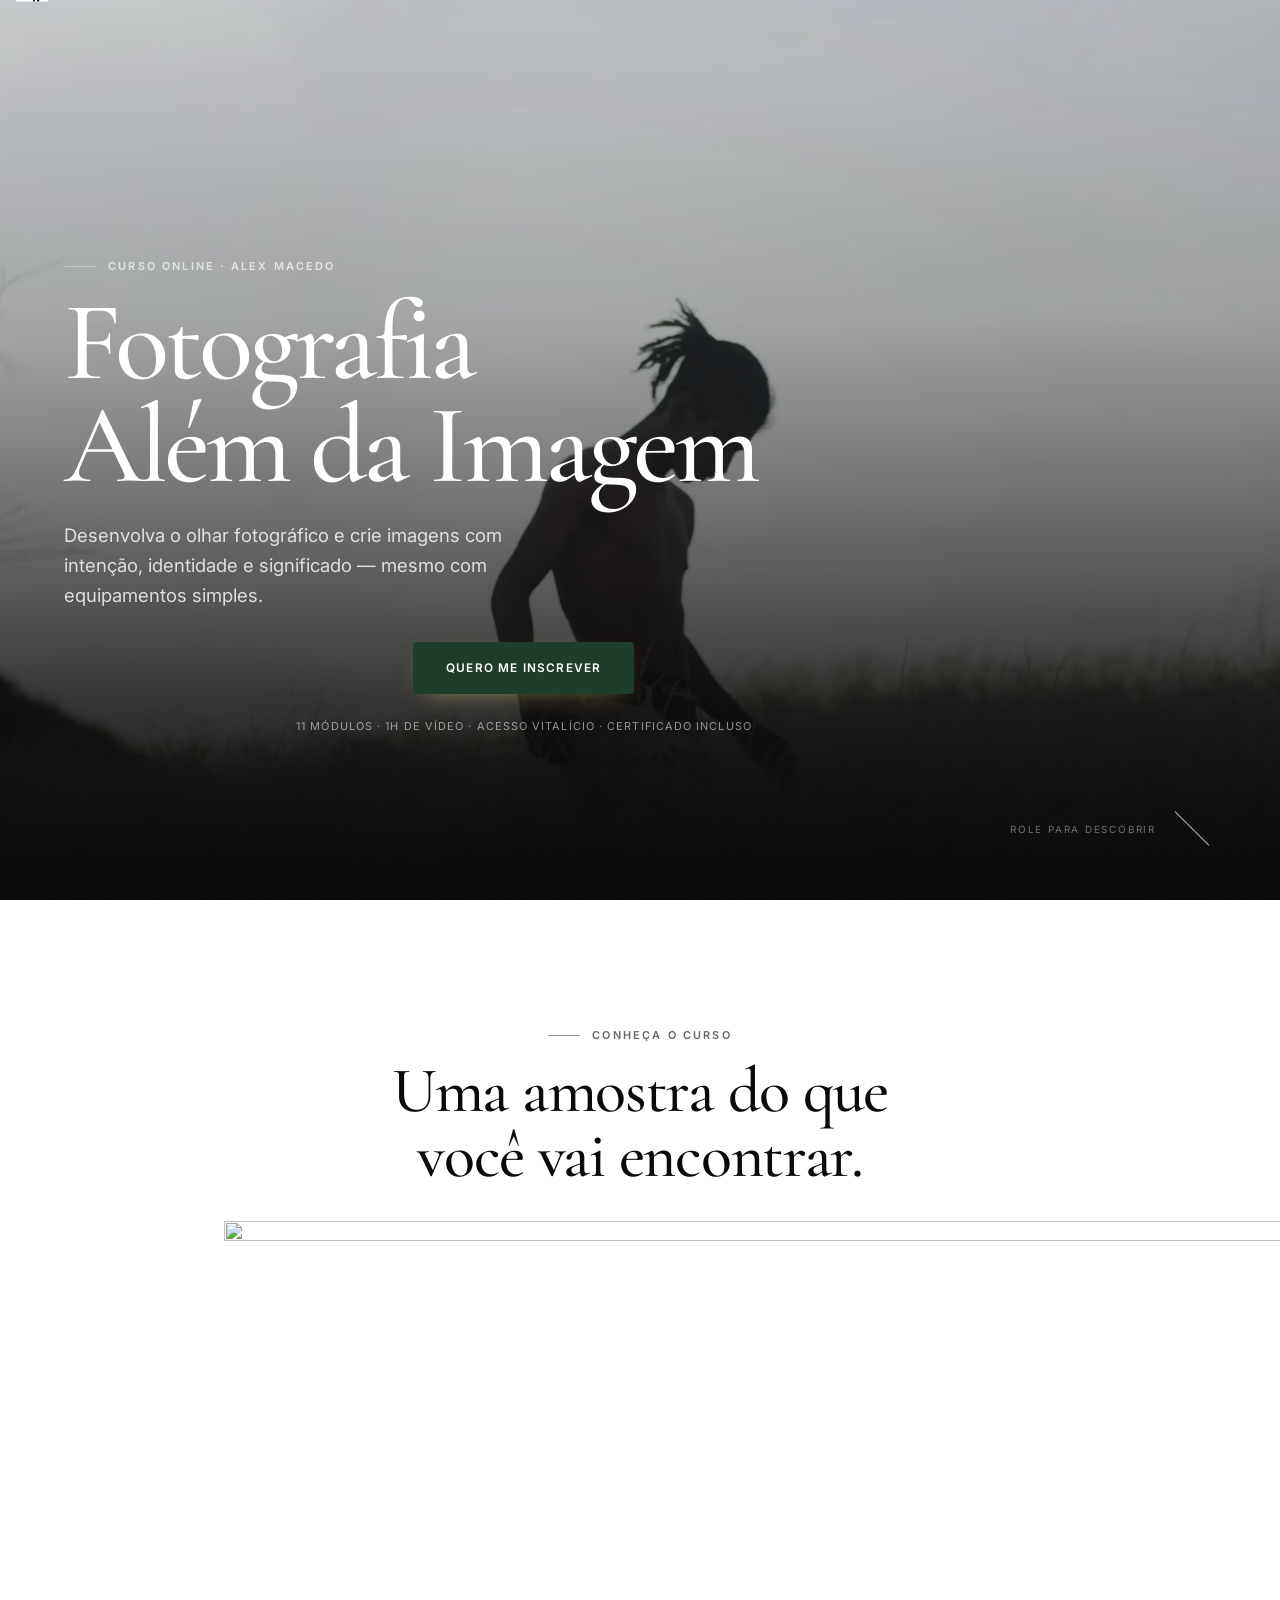
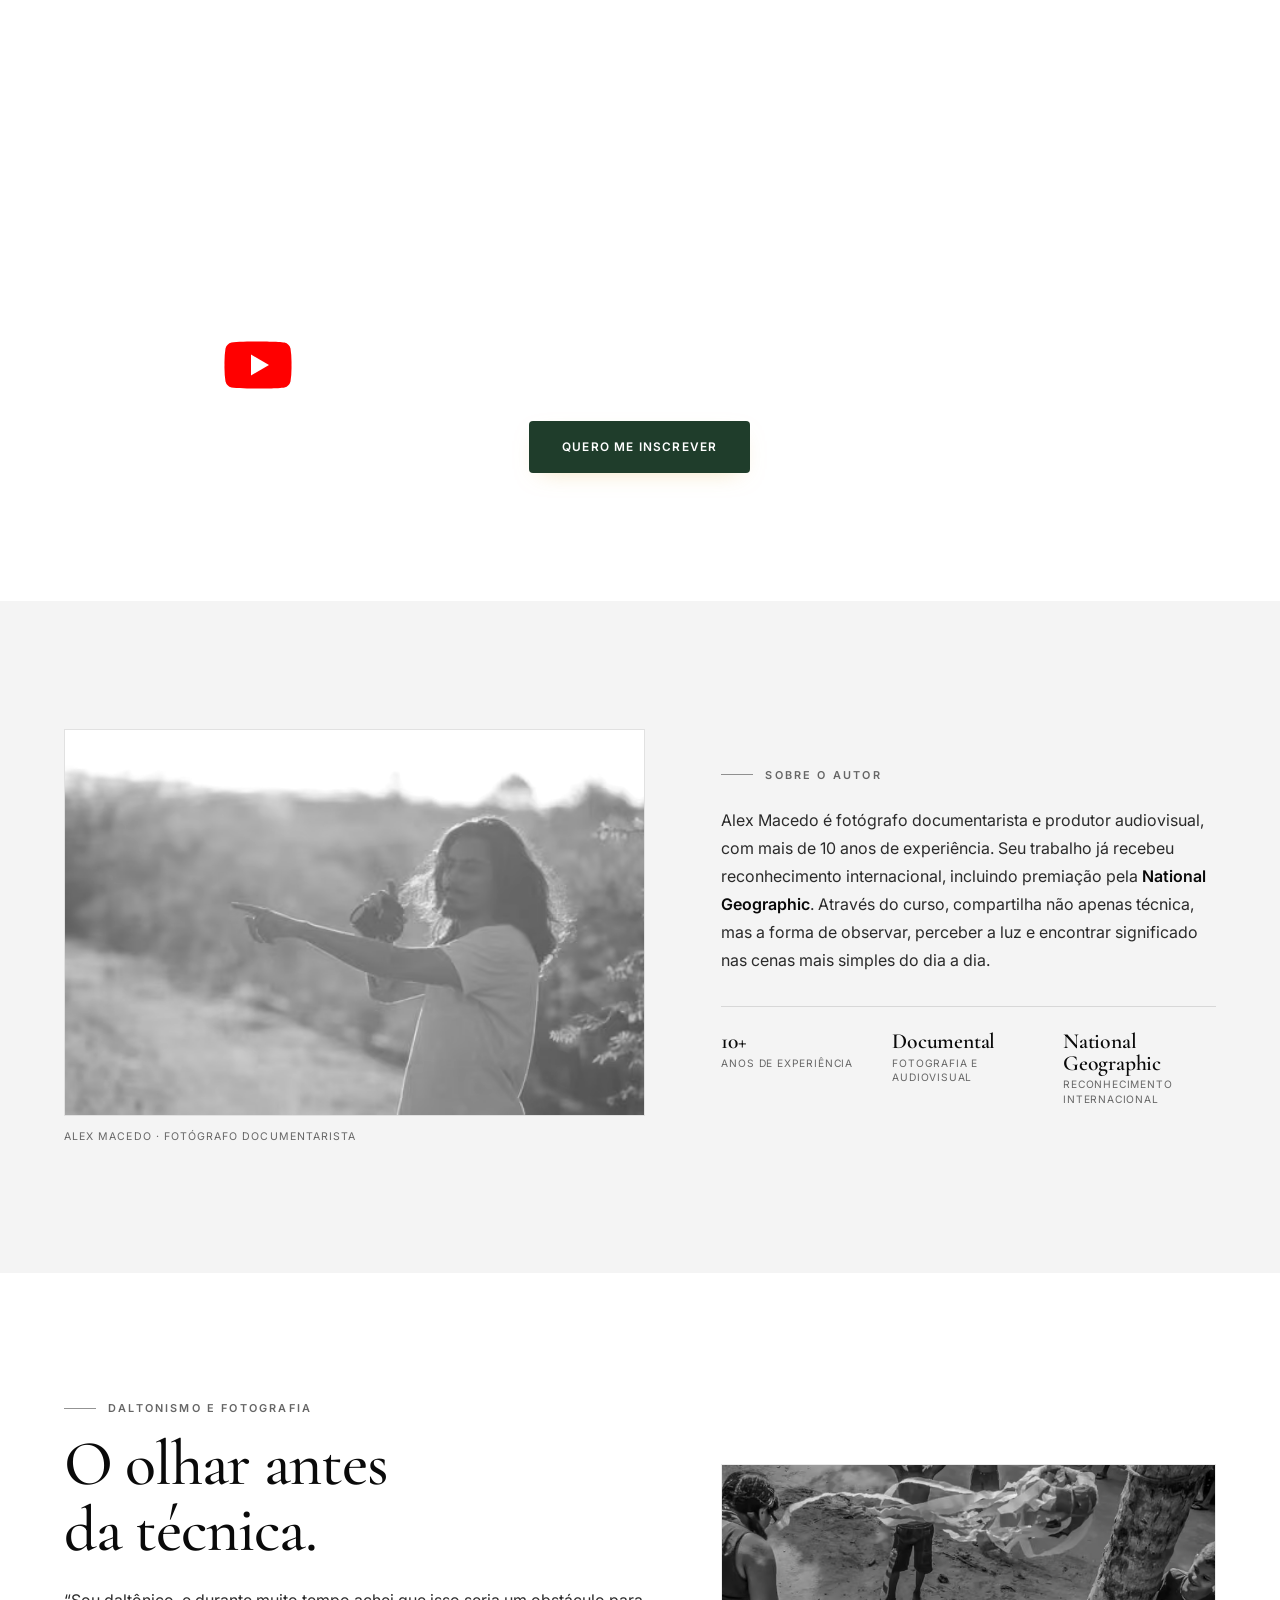
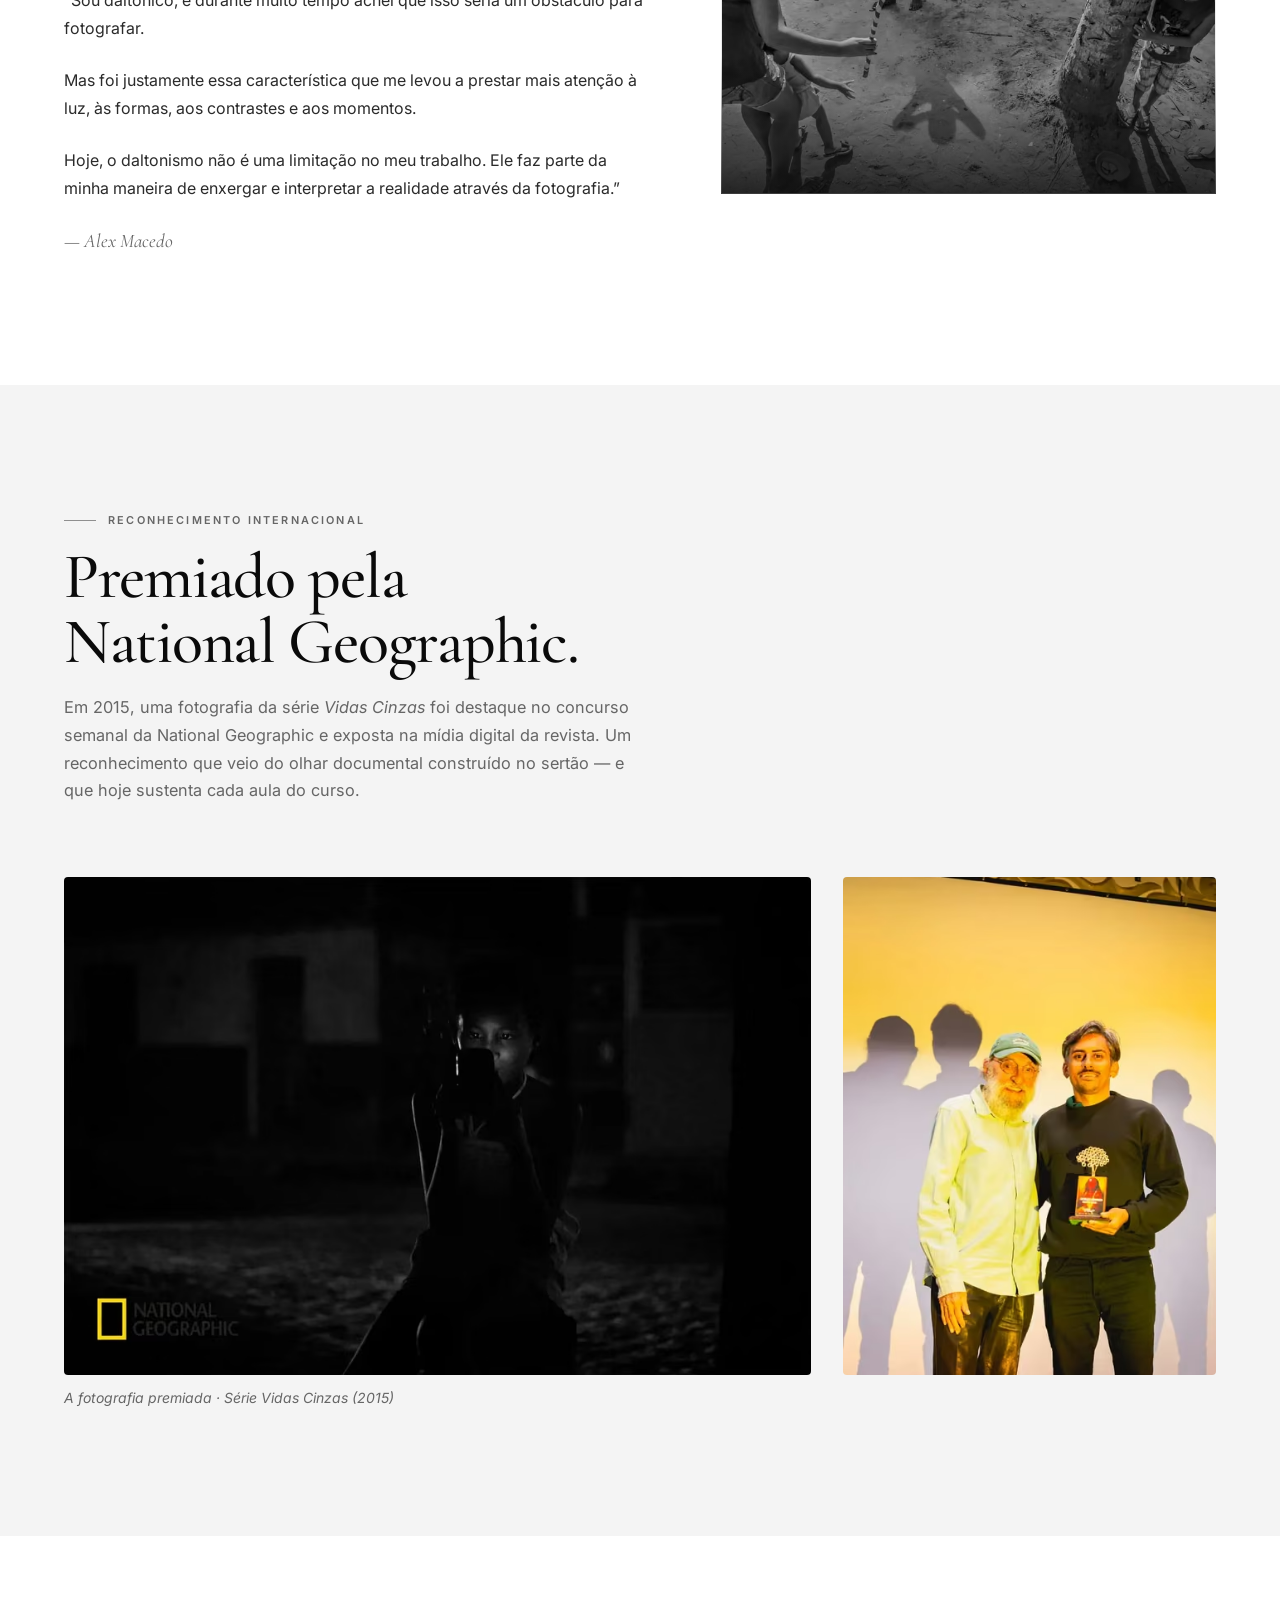
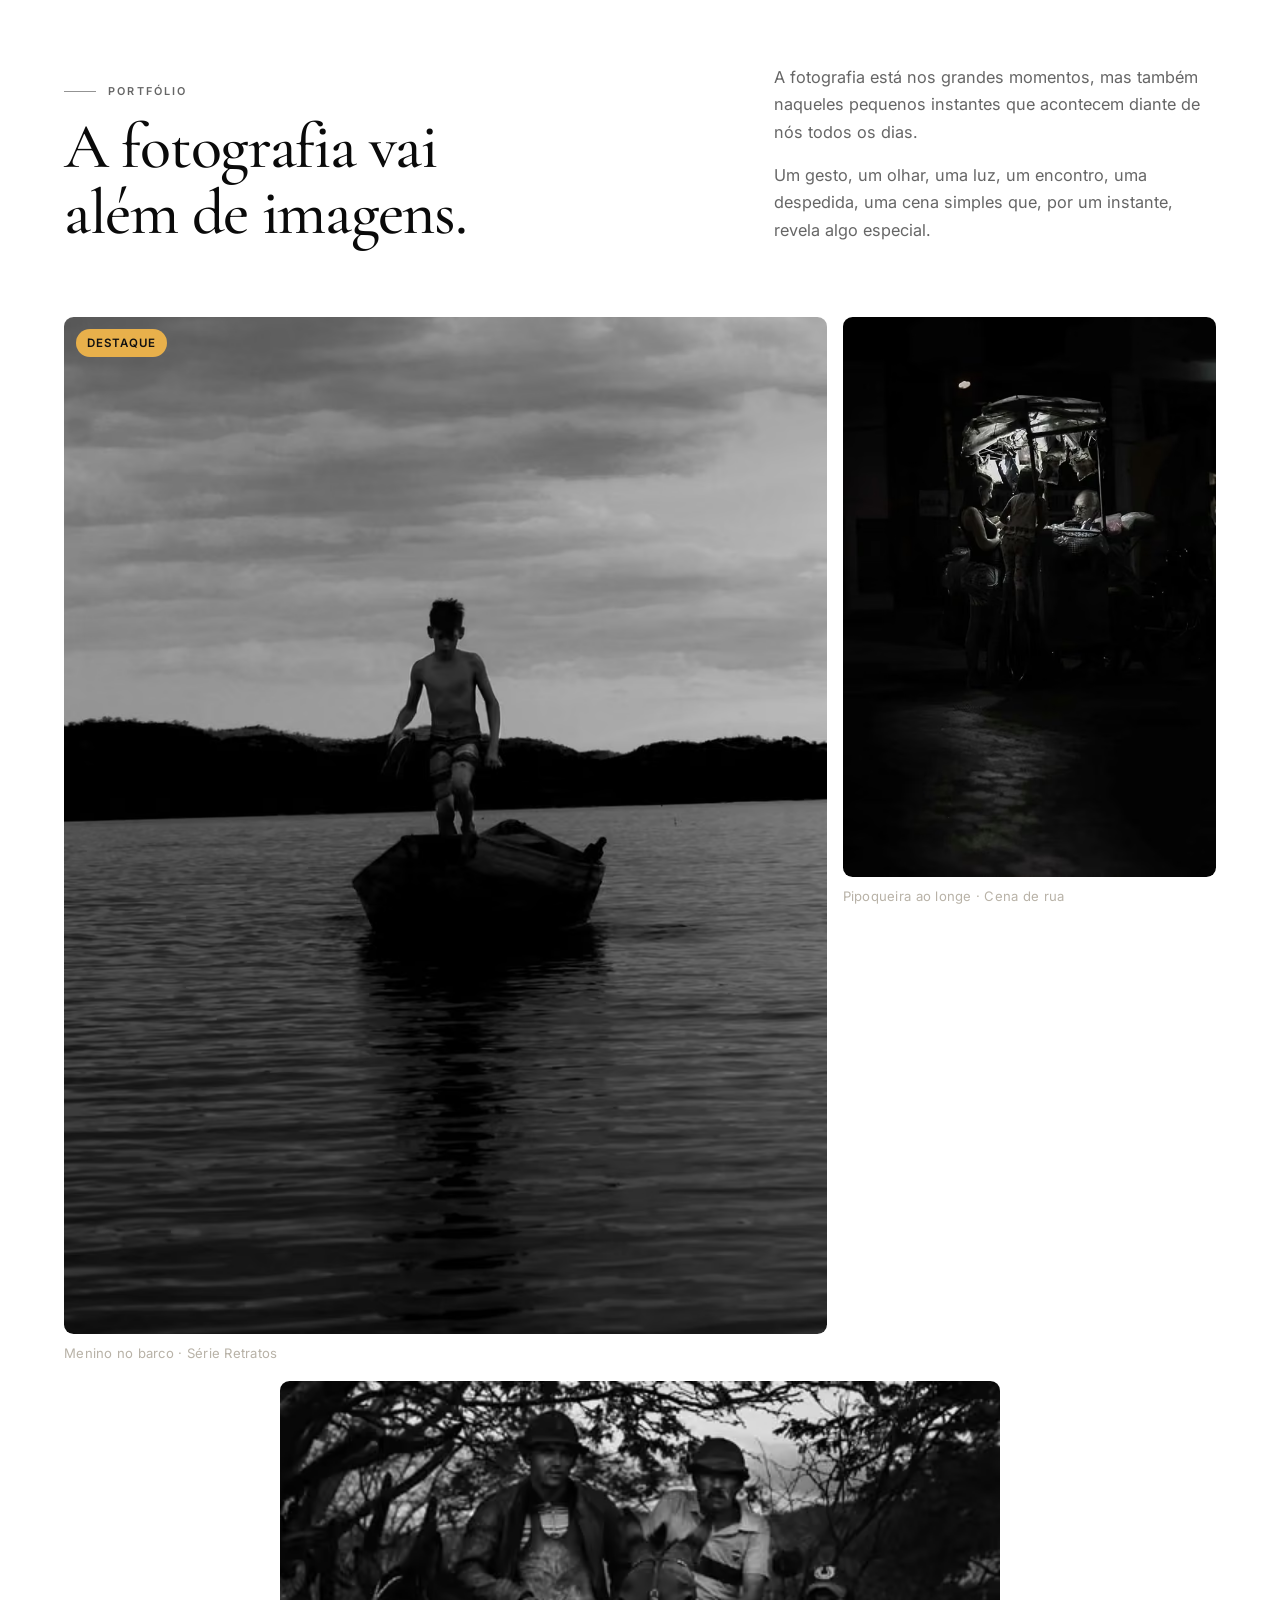
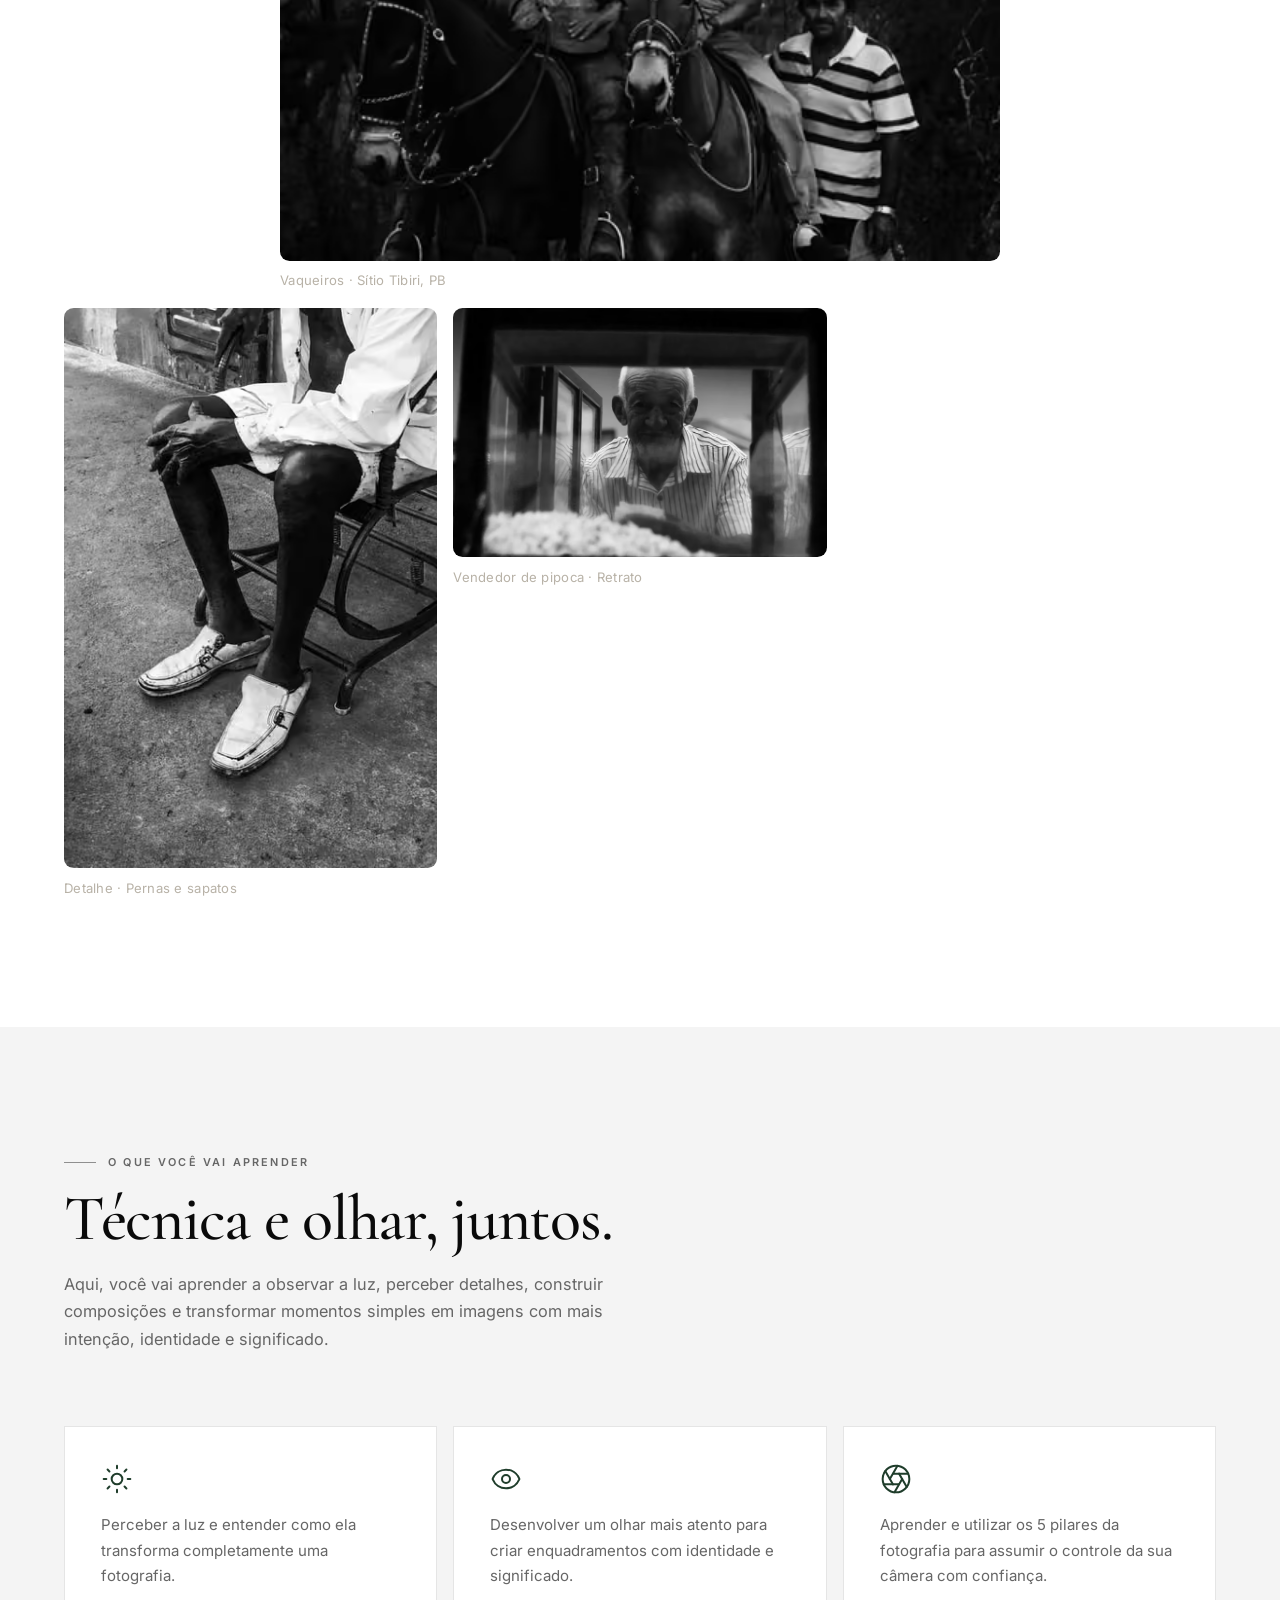
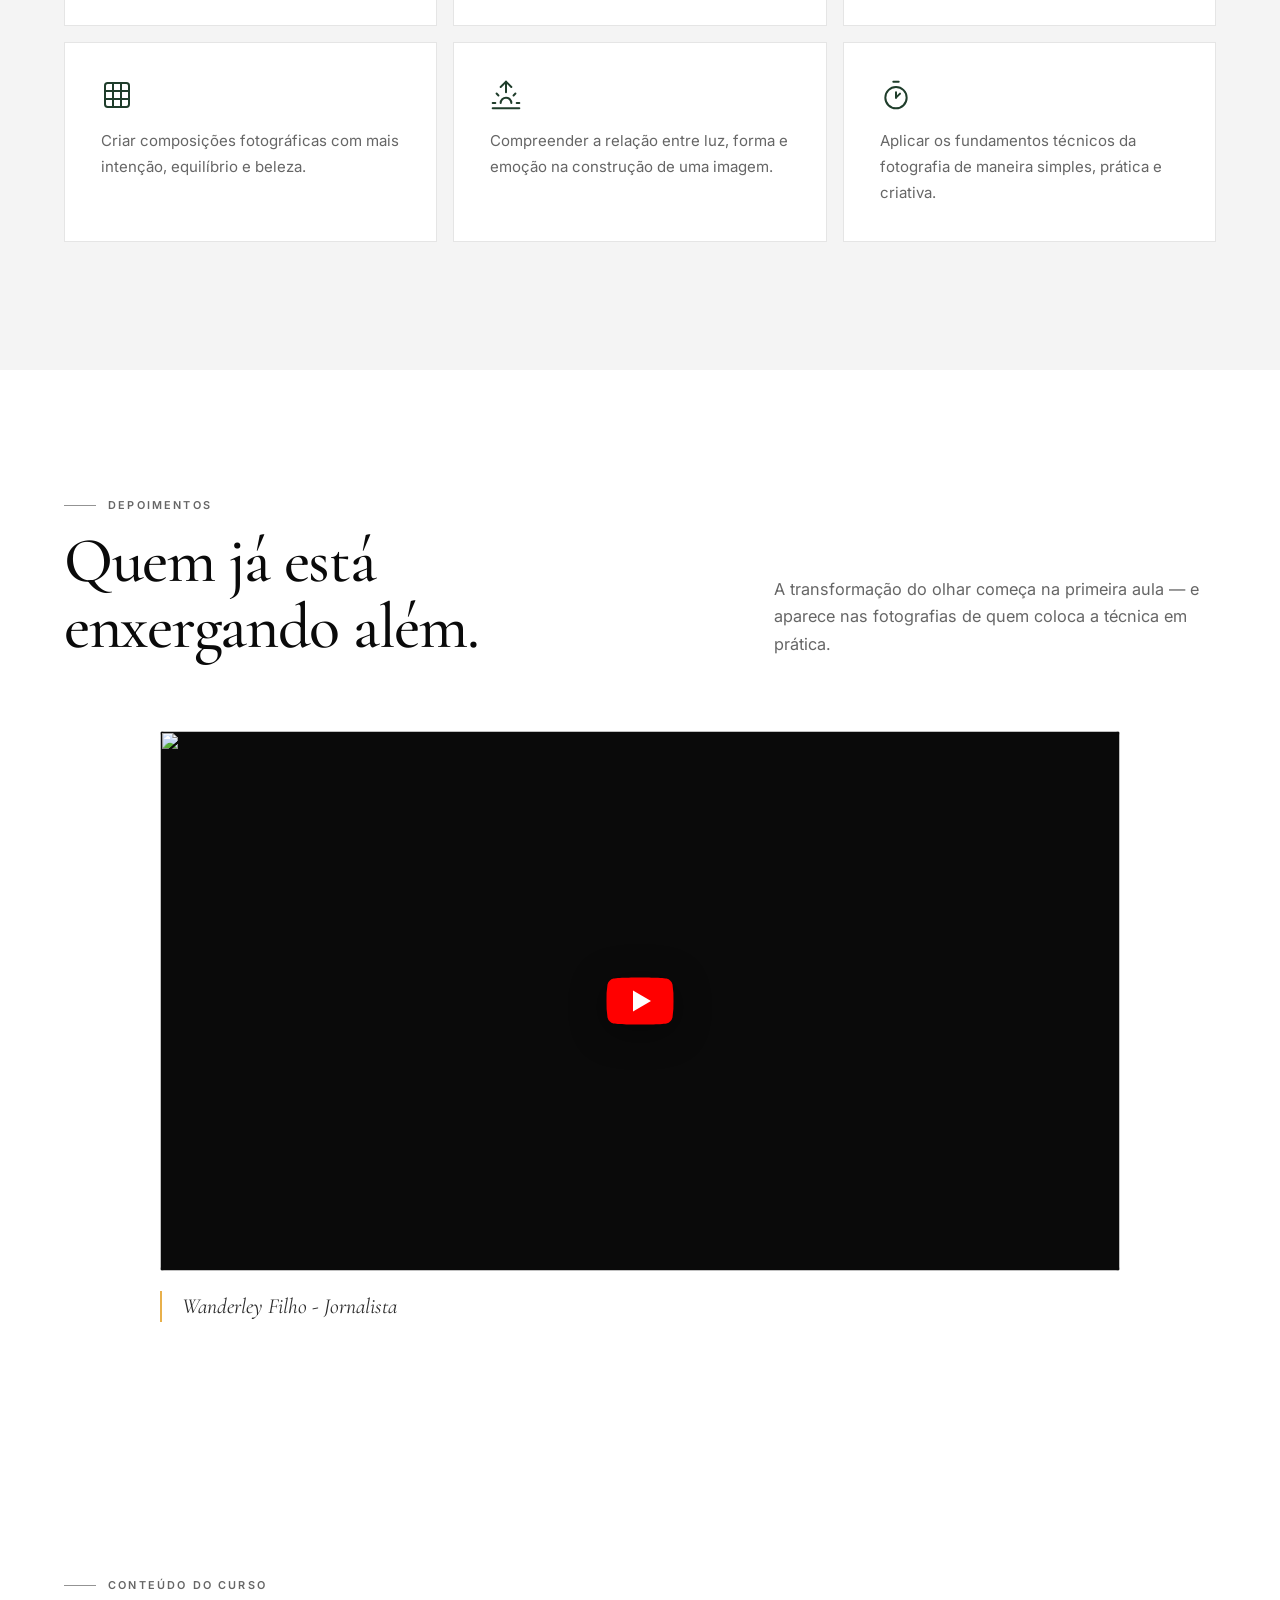
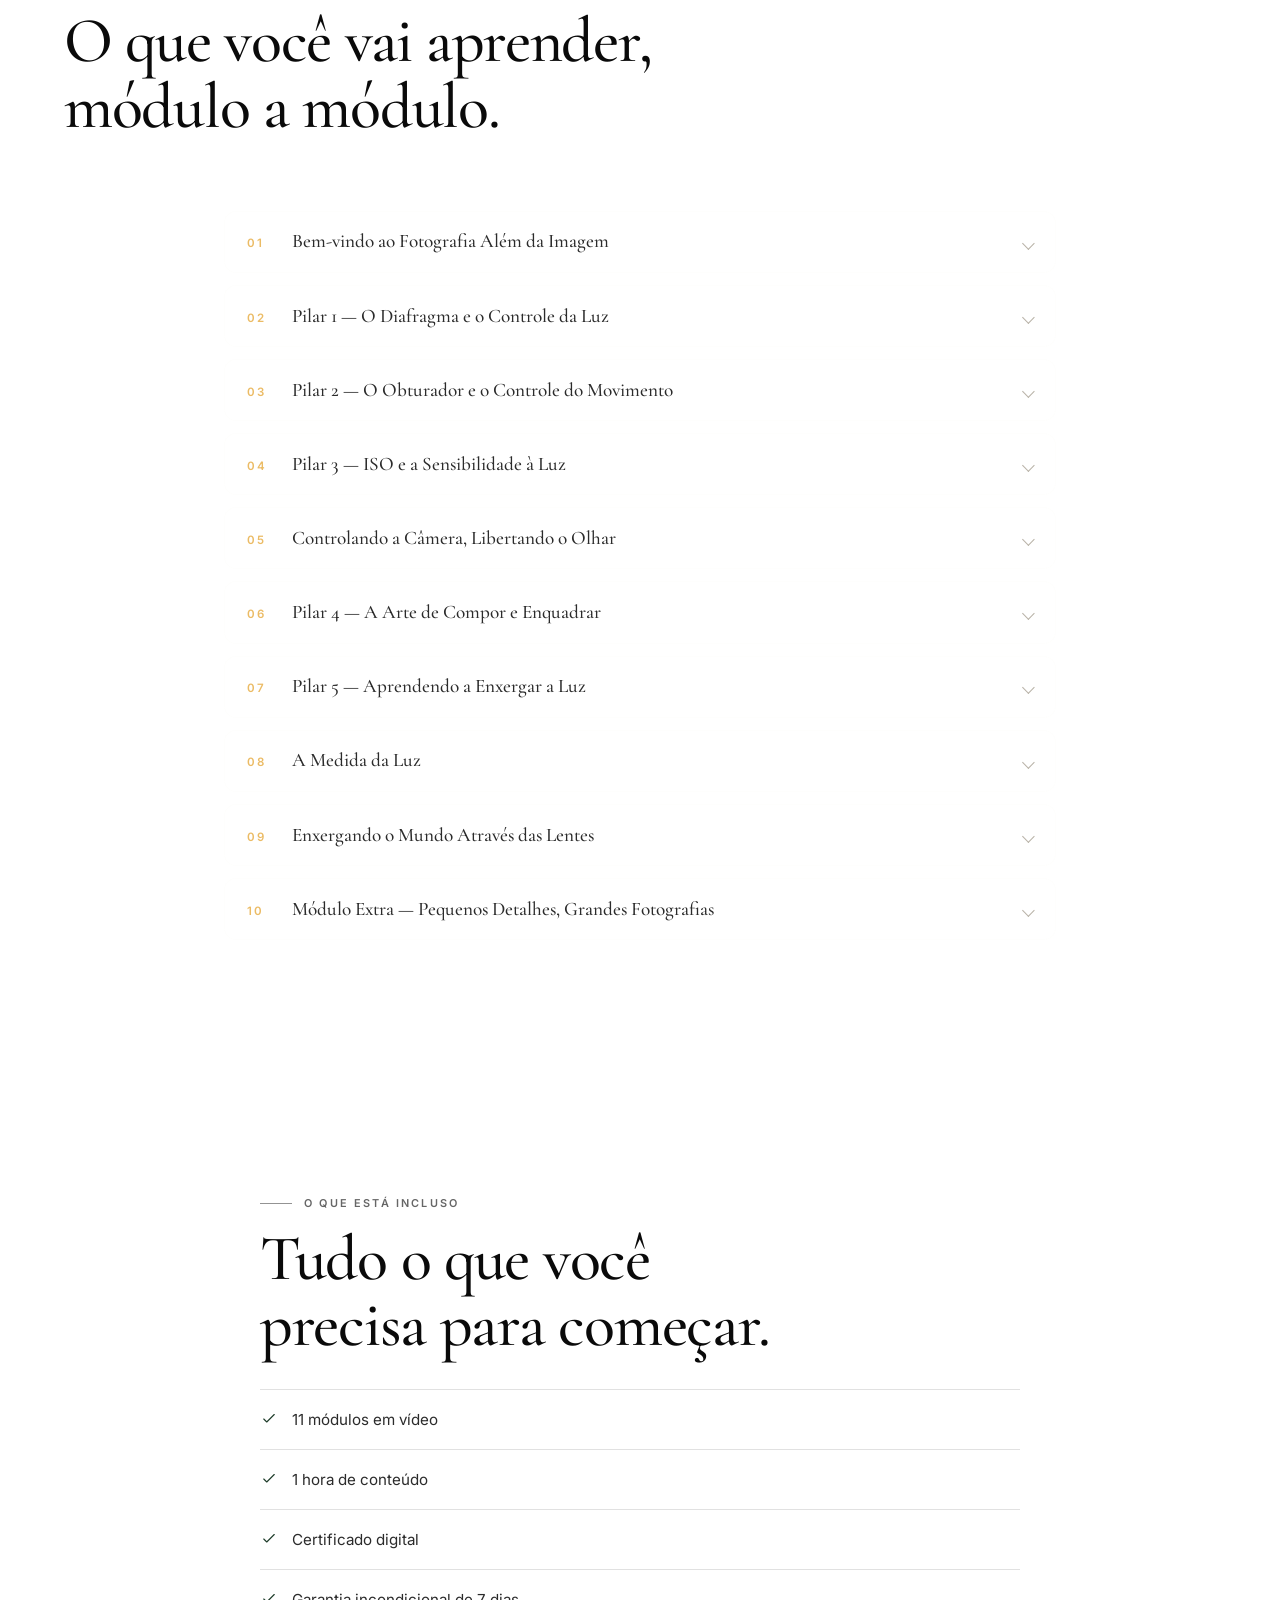
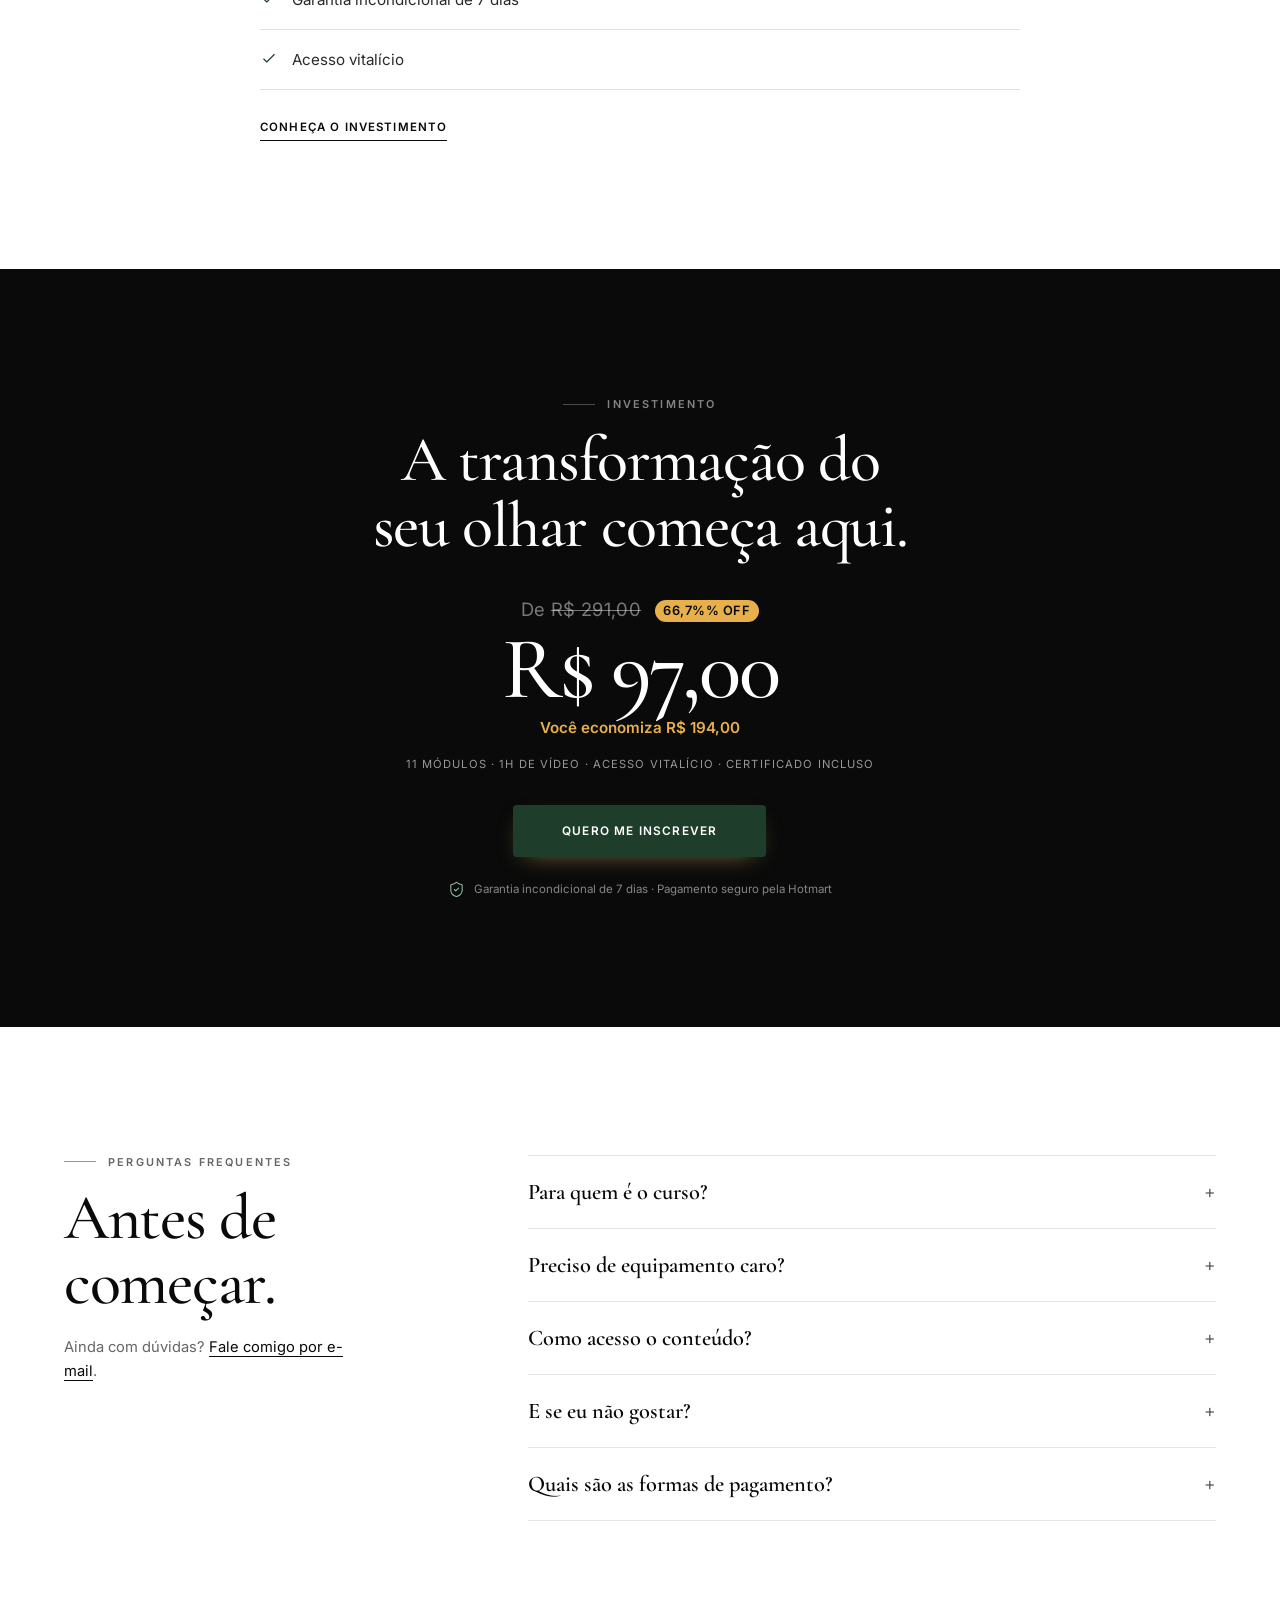
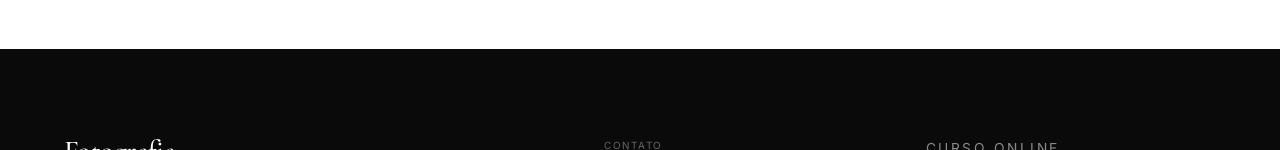
==== commit 4e7031b5: "Add Pixel" ====
--- a/index.html
+++ b/index.html
@@ -291,6 +291,24 @@
     }
   }
   </script>
+
+  <!-- Meta Pixel Code -->
+  <script>
+    !function(f,b,e,v,n,t,s)
+    {if(f.fbq)return;n=f.fbq=function(){n.callMethod?
+    n.callMethod.apply(n,arguments):n.queue.push(arguments)};
+    if(!f._fbq)f._fbq=n;n.push=n;n.loaded=!0;n.version='2.0';
+    n.queue=[];t=b.createElement(e);t.async=!0;
+    t.src=v;s=b.getElementsByTagName(e)[0];
+    s.parentNode.insertBefore(t,s)}(window, document,'script',
+    'https://connect.facebook.net/en_US/fbevents.js');
+    fbq('init', '782489874857752');
+    fbq('track', 'PageView');
+    </script>
+    <noscript><img height="1" width="1" style="display:none"
+    src="https://www.facebook.com/tr?id=782489874857752&ev=PageView&noscript=1"
+  /></noscript>
+  <!-- End Meta Pixel Code -->
 </head>
 <body>
   <a class="skip-link" href="#conteudo">Ir para o conteúdo</a>
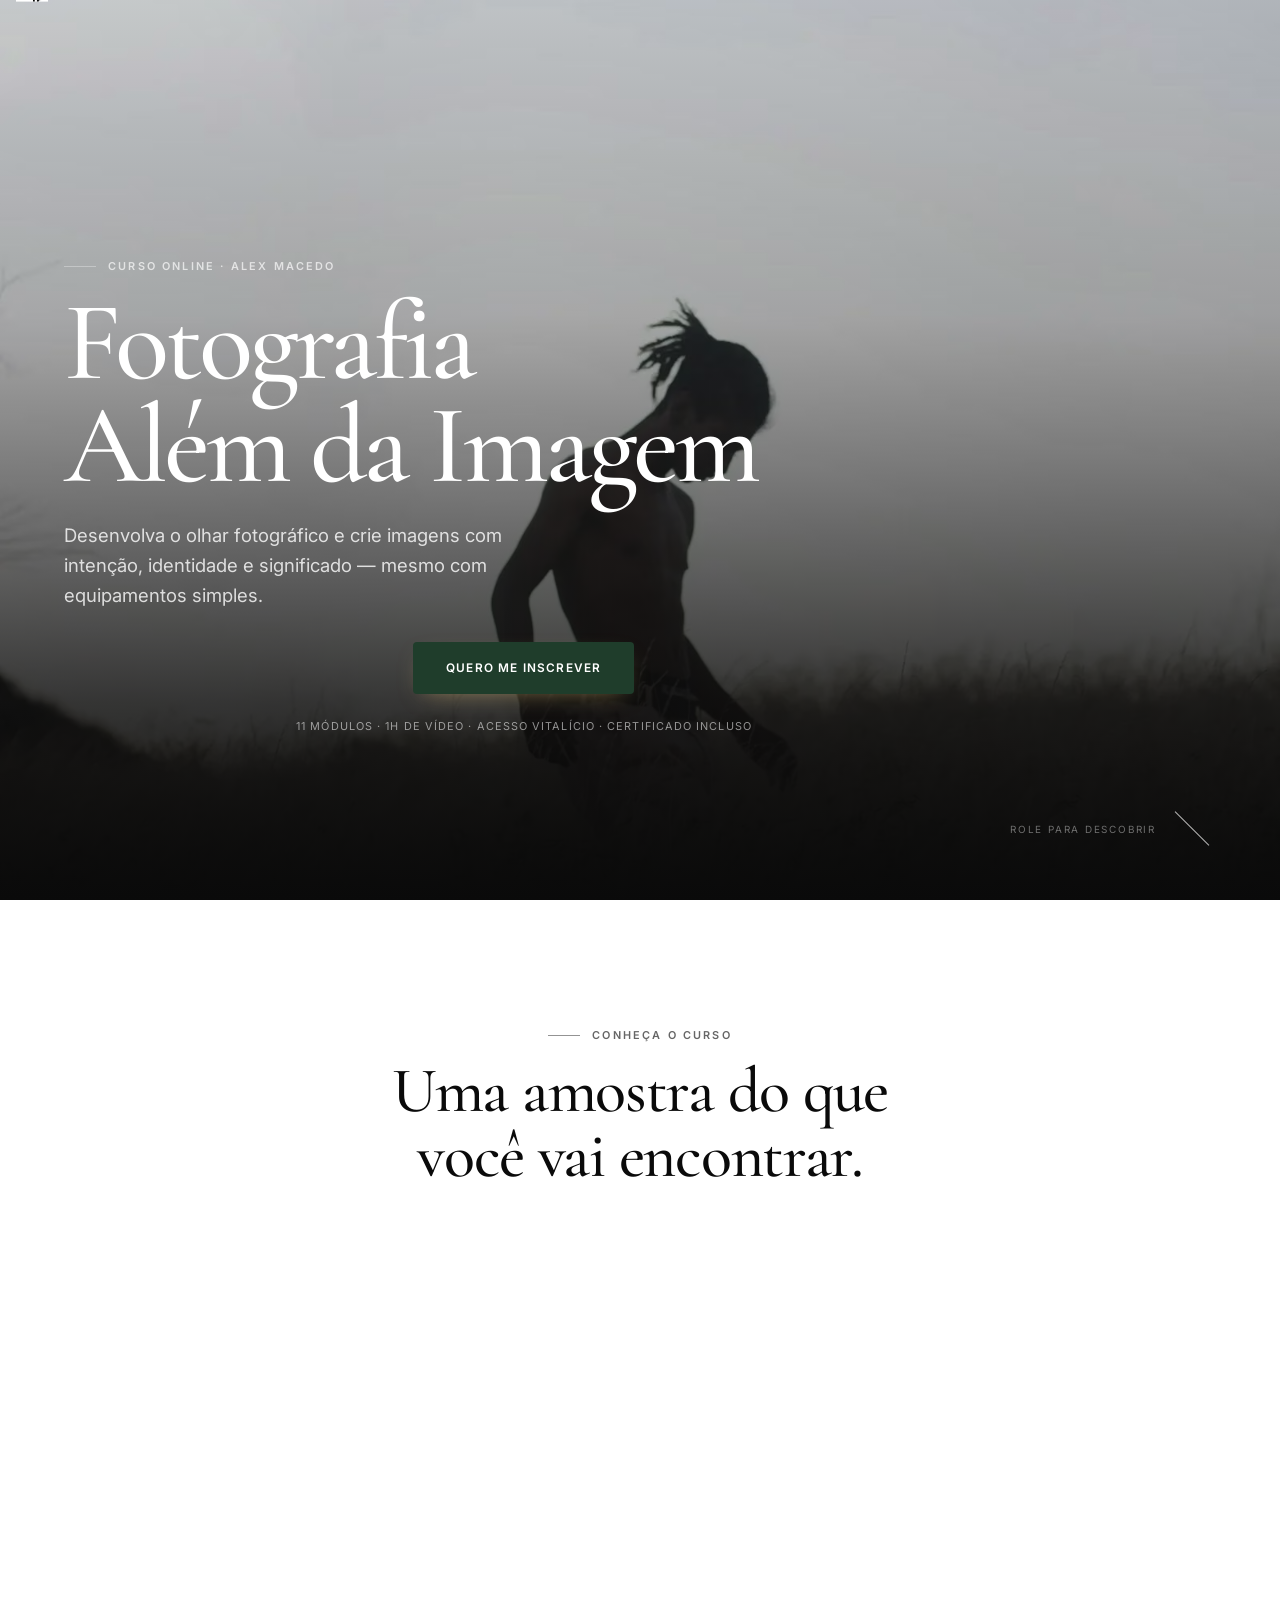
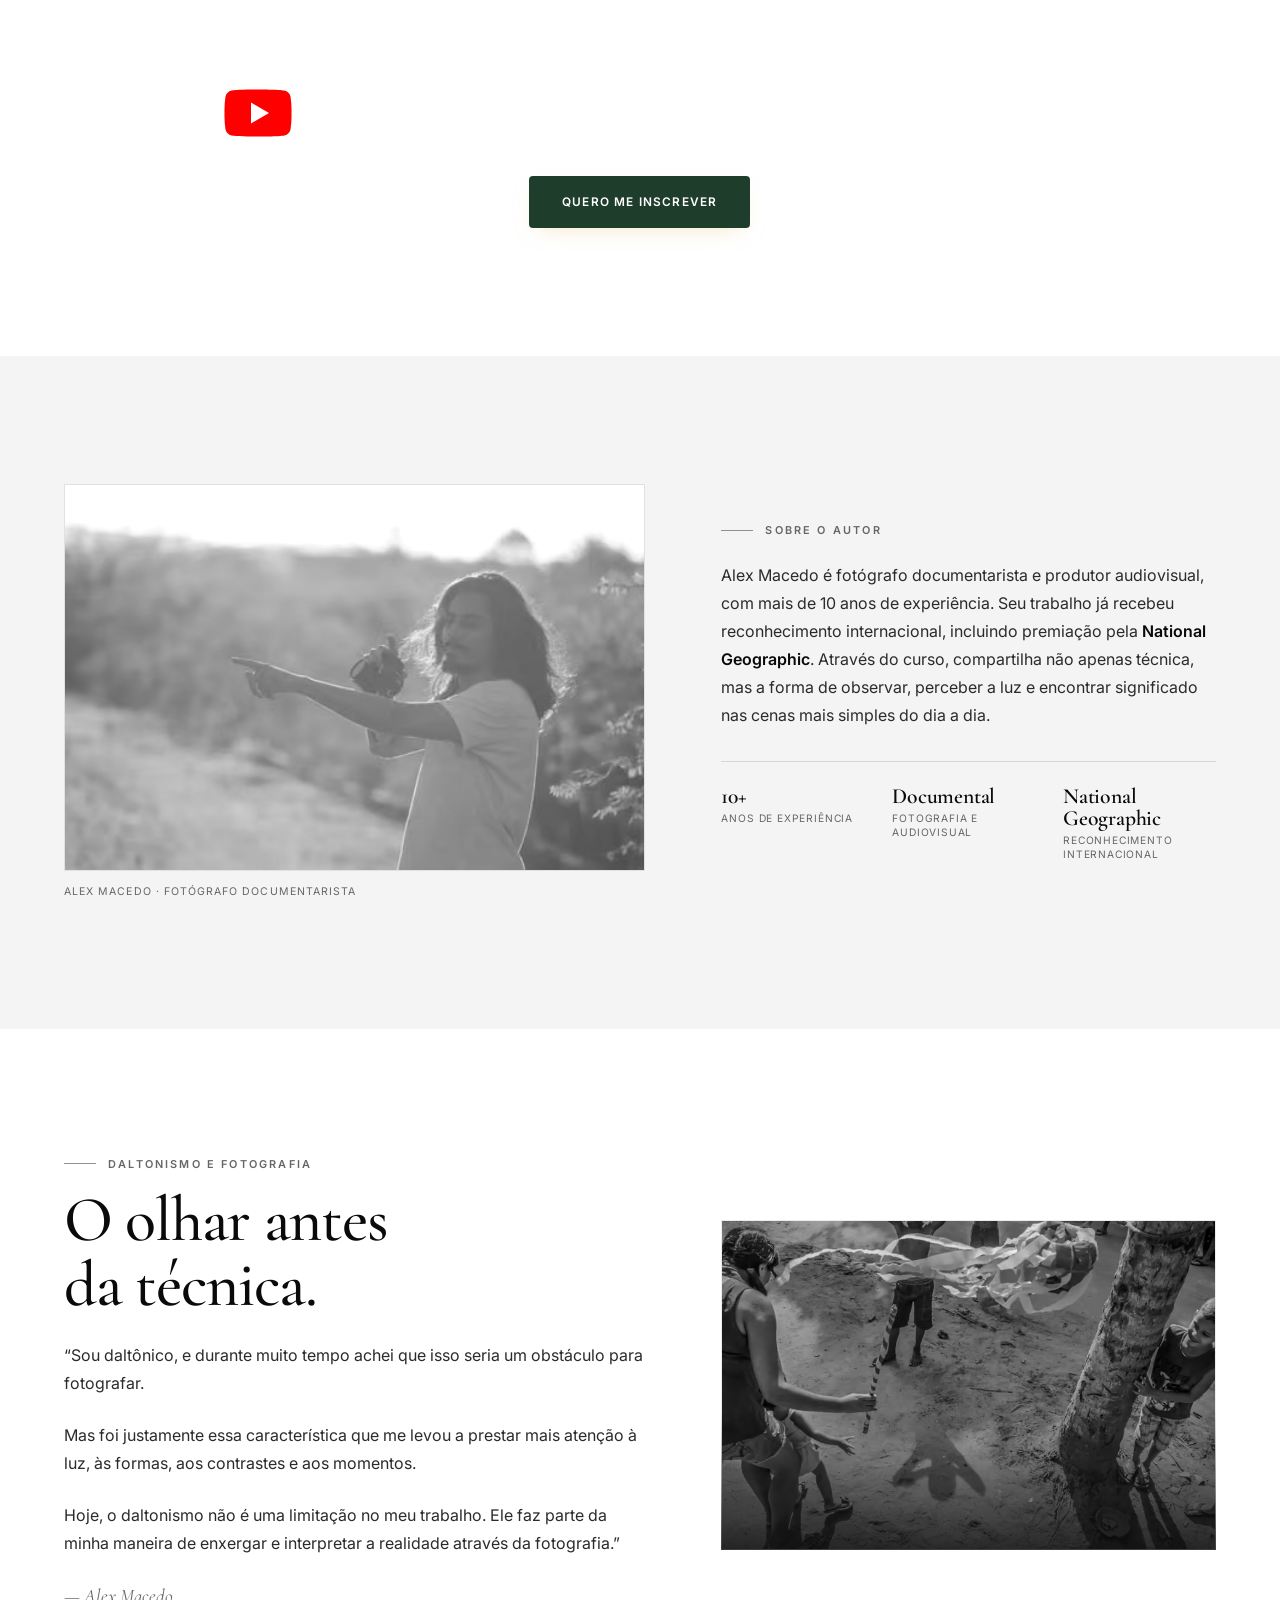
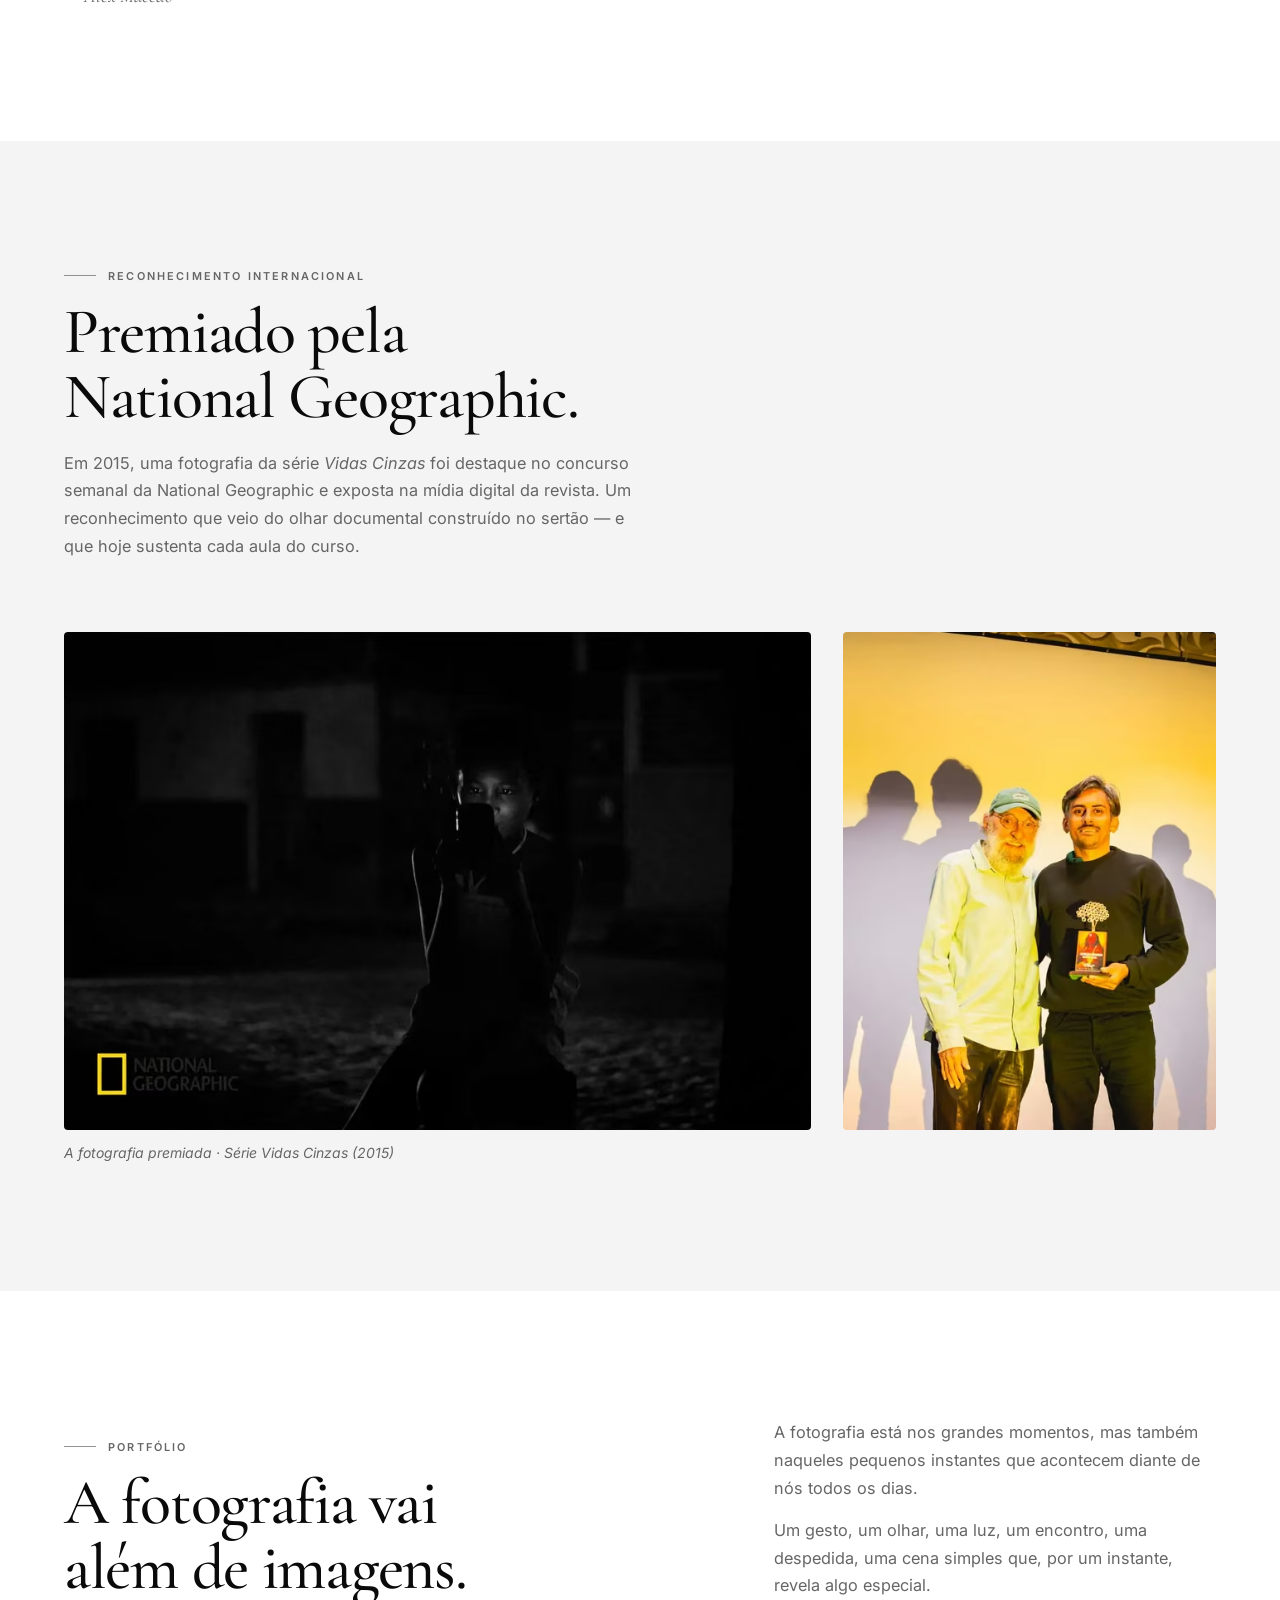
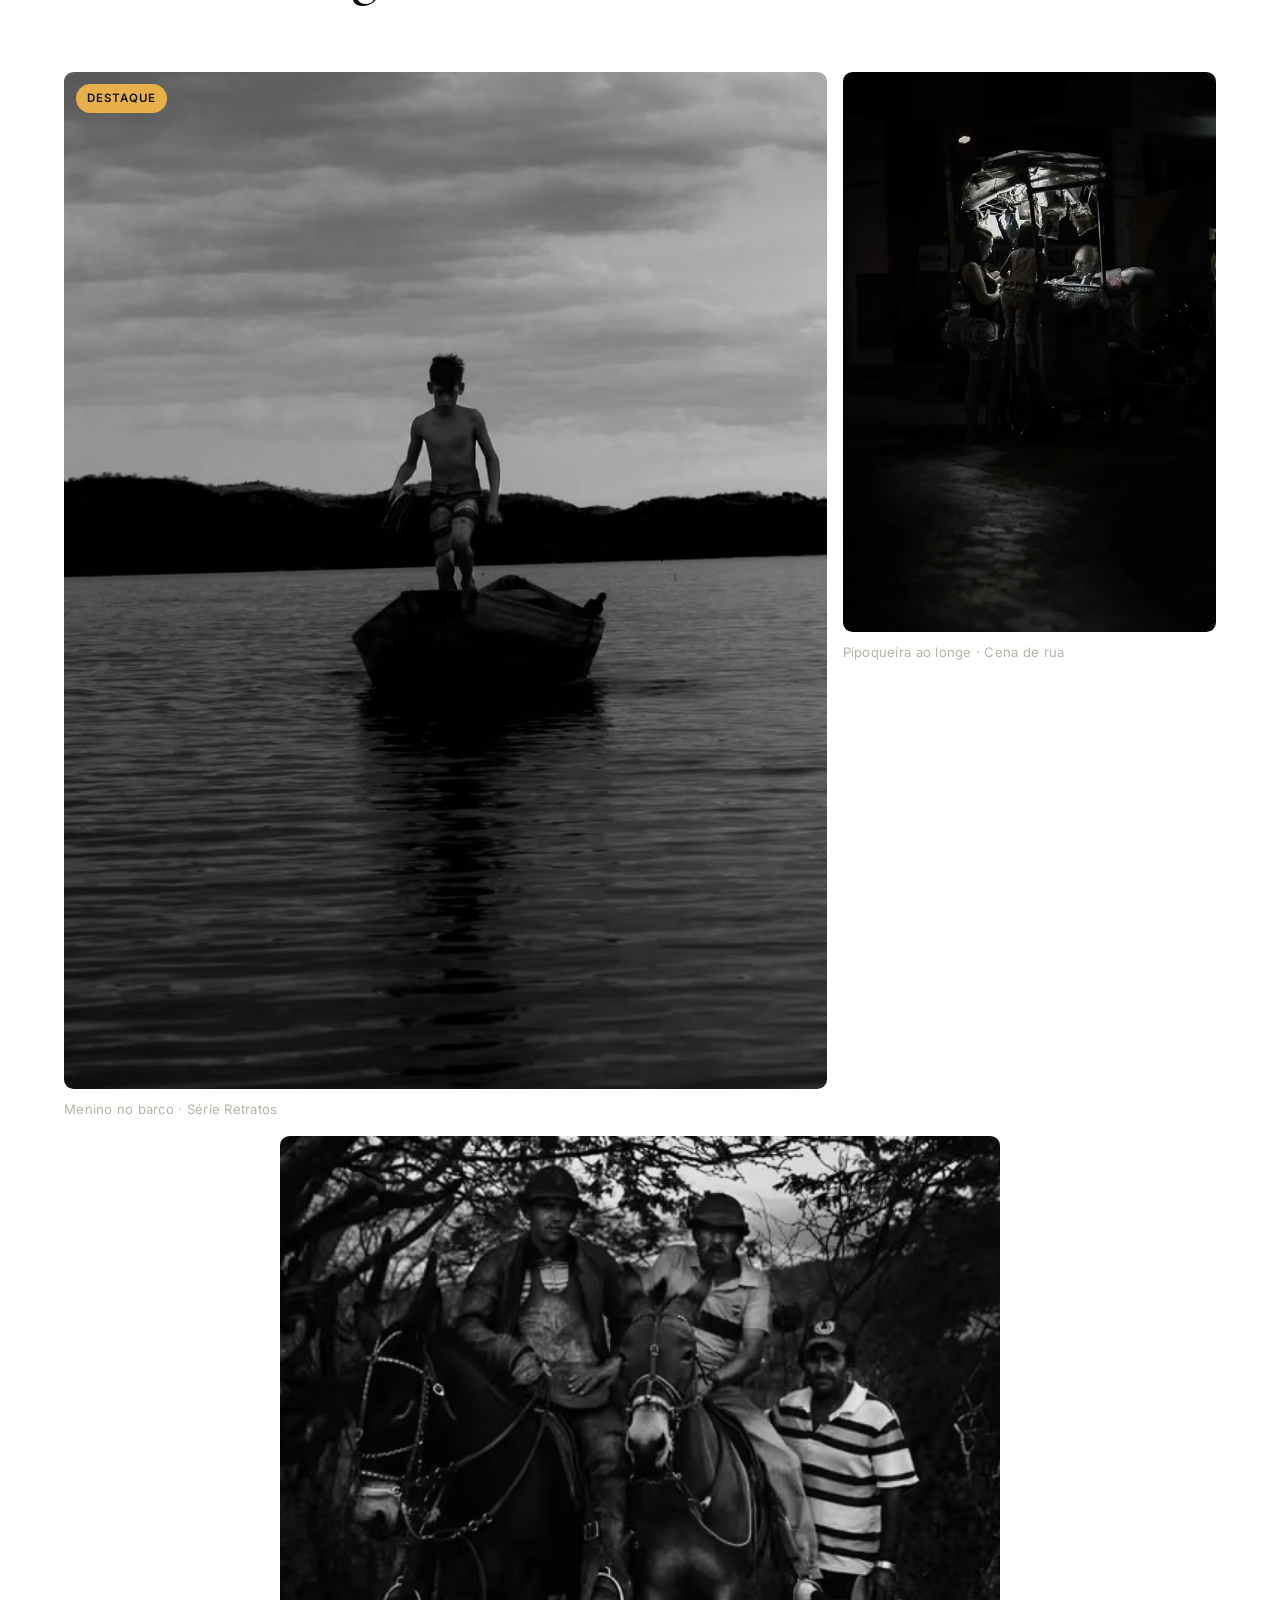
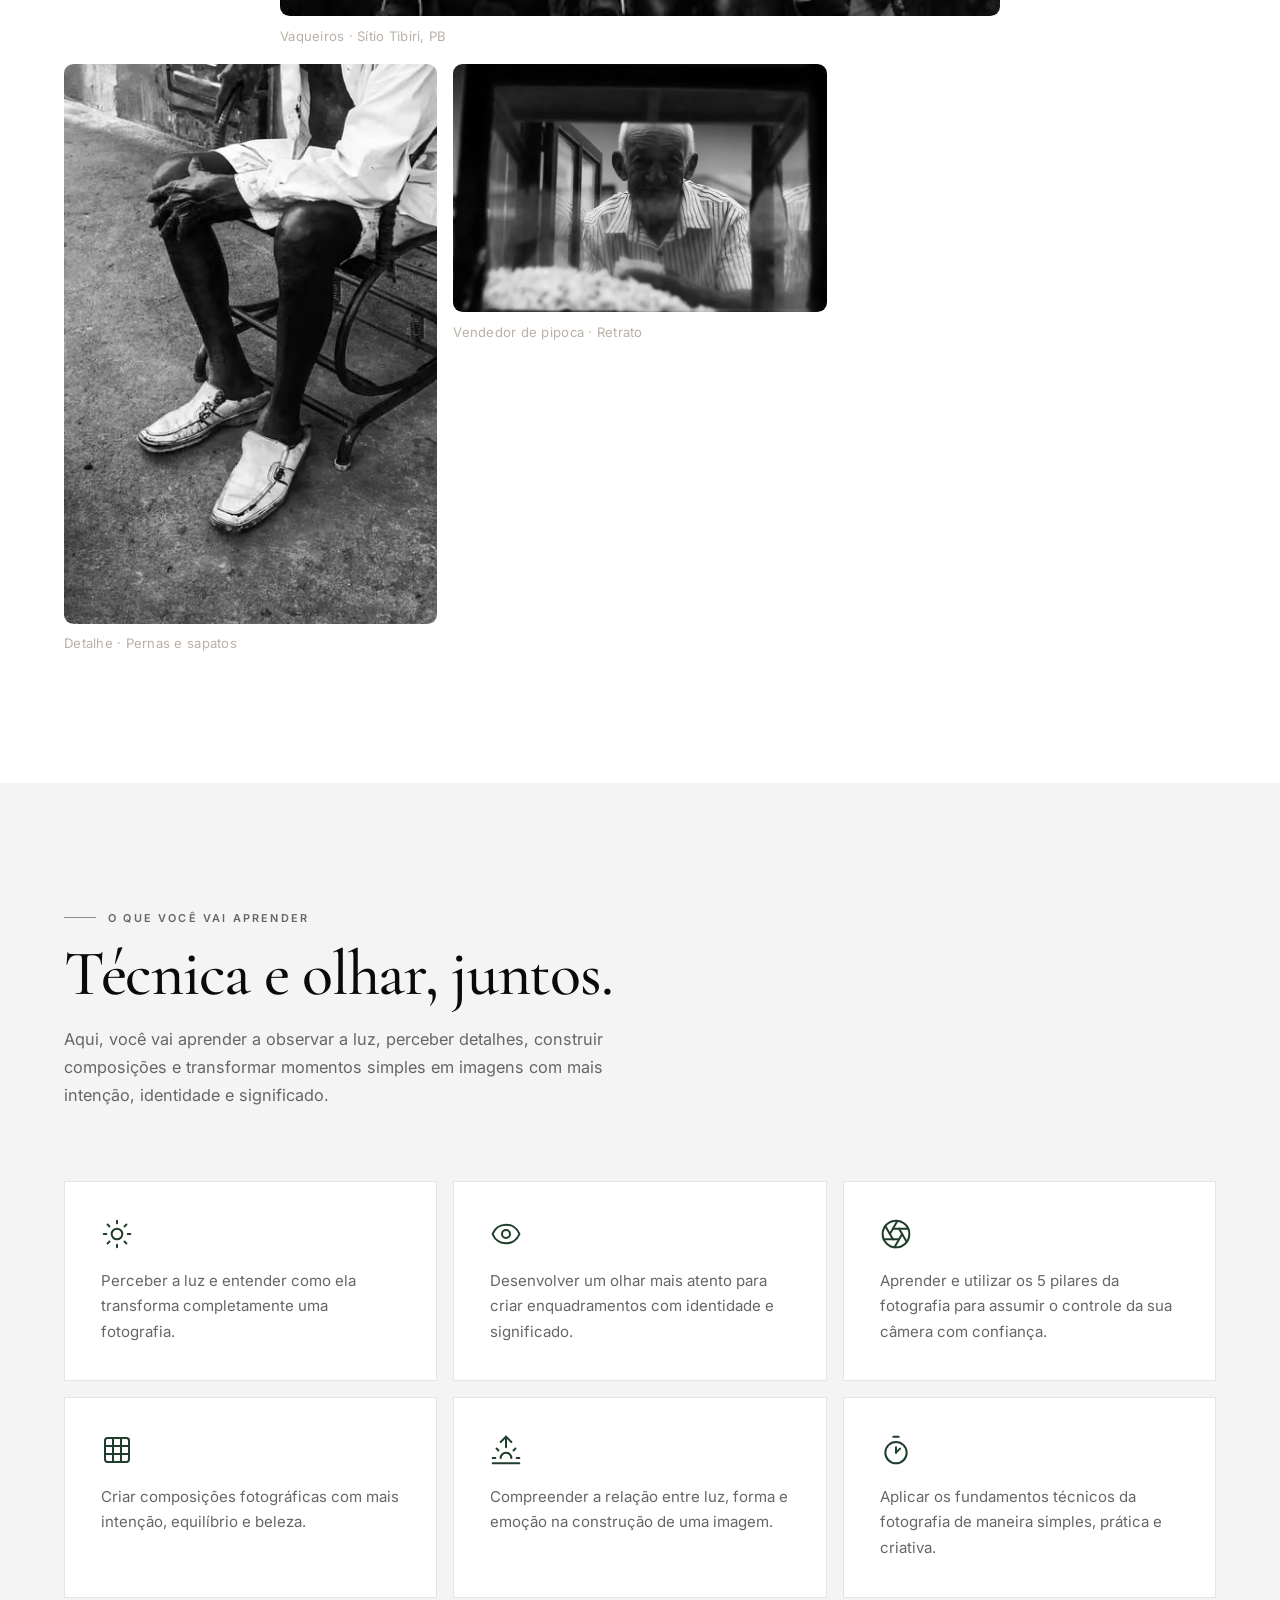
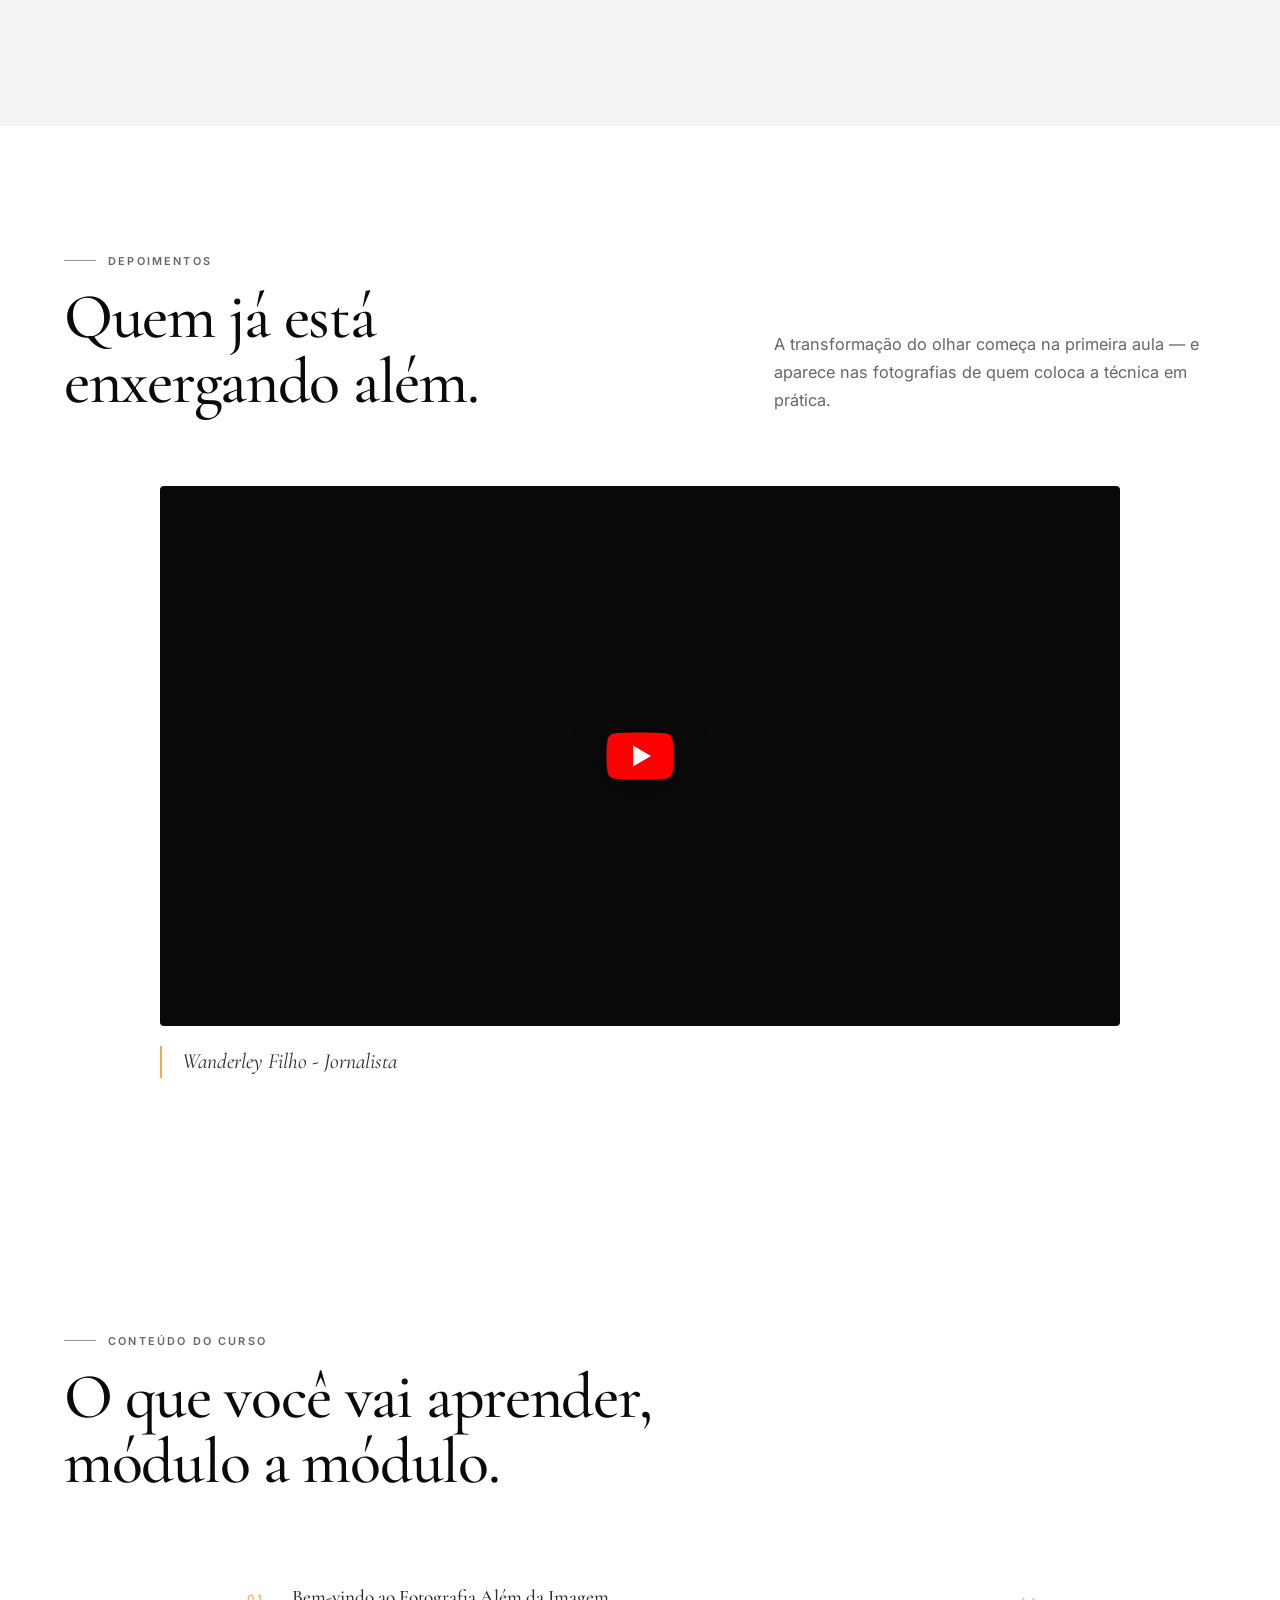
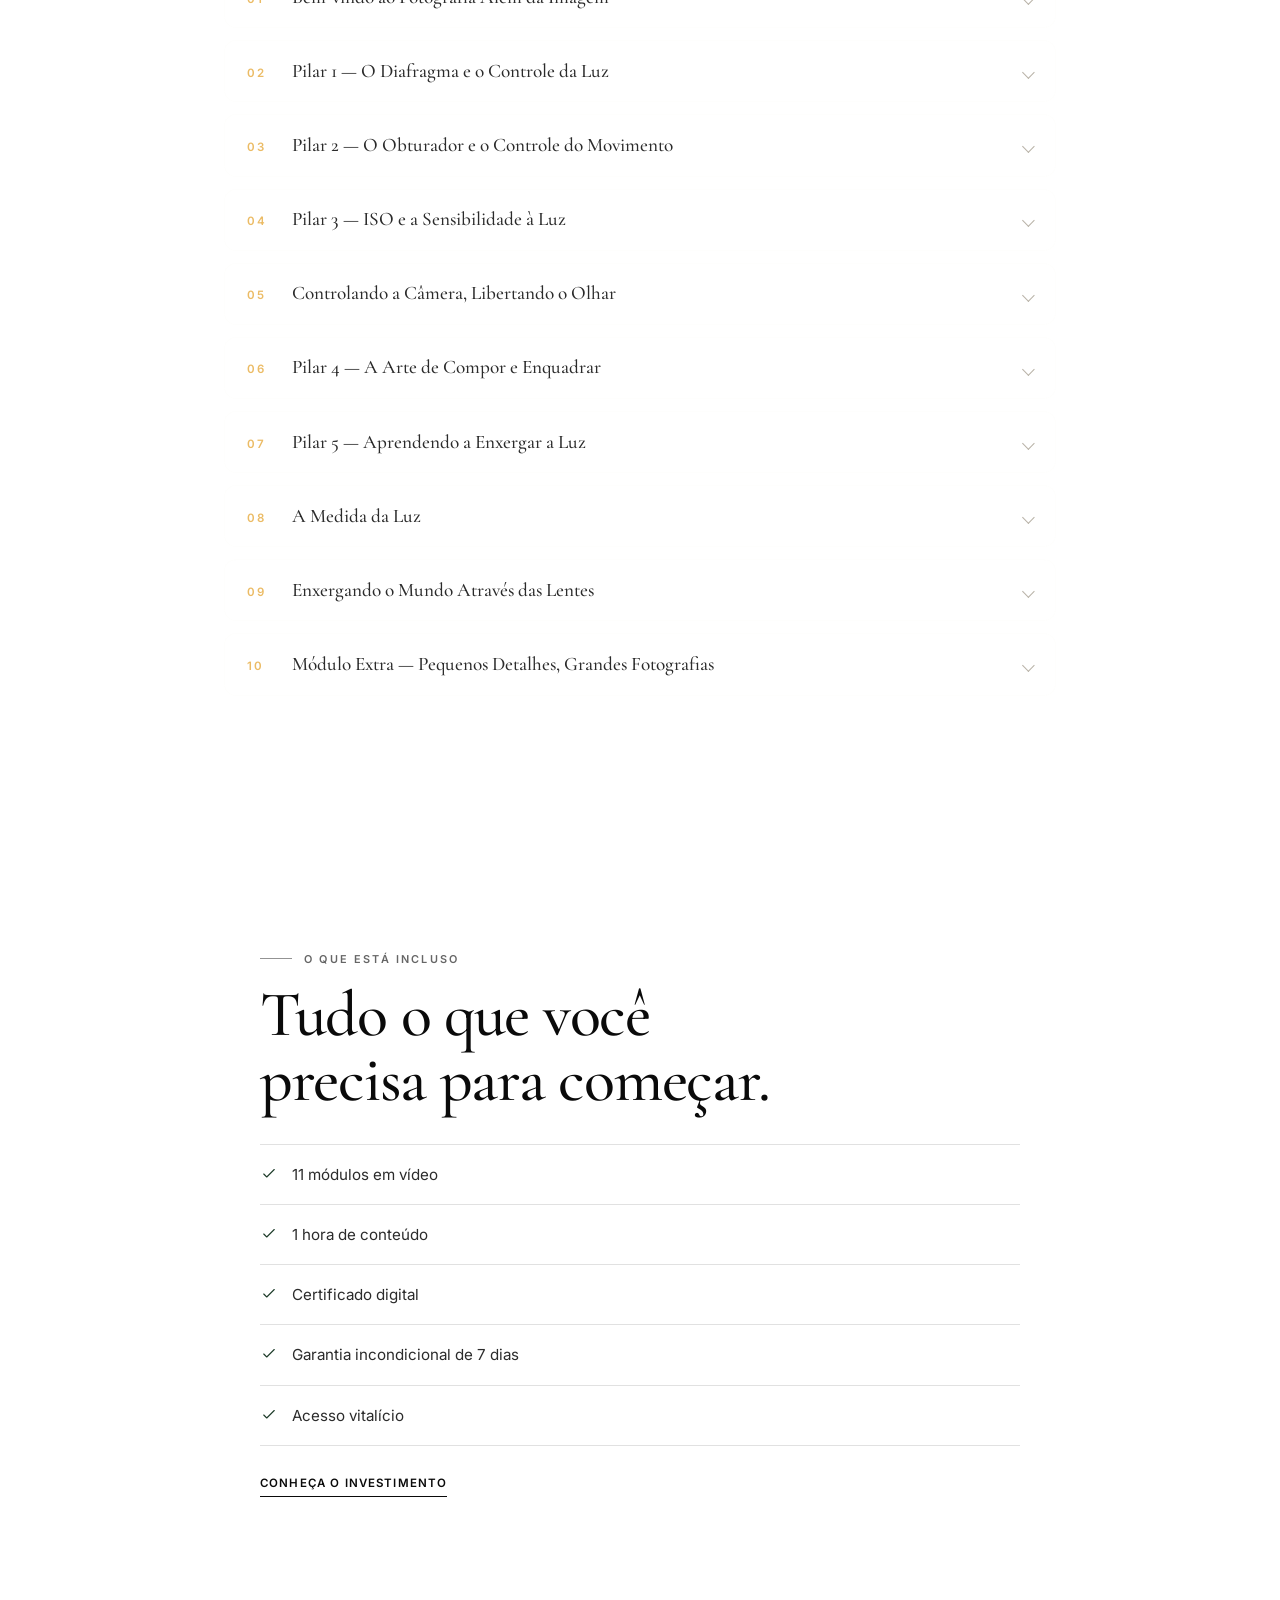
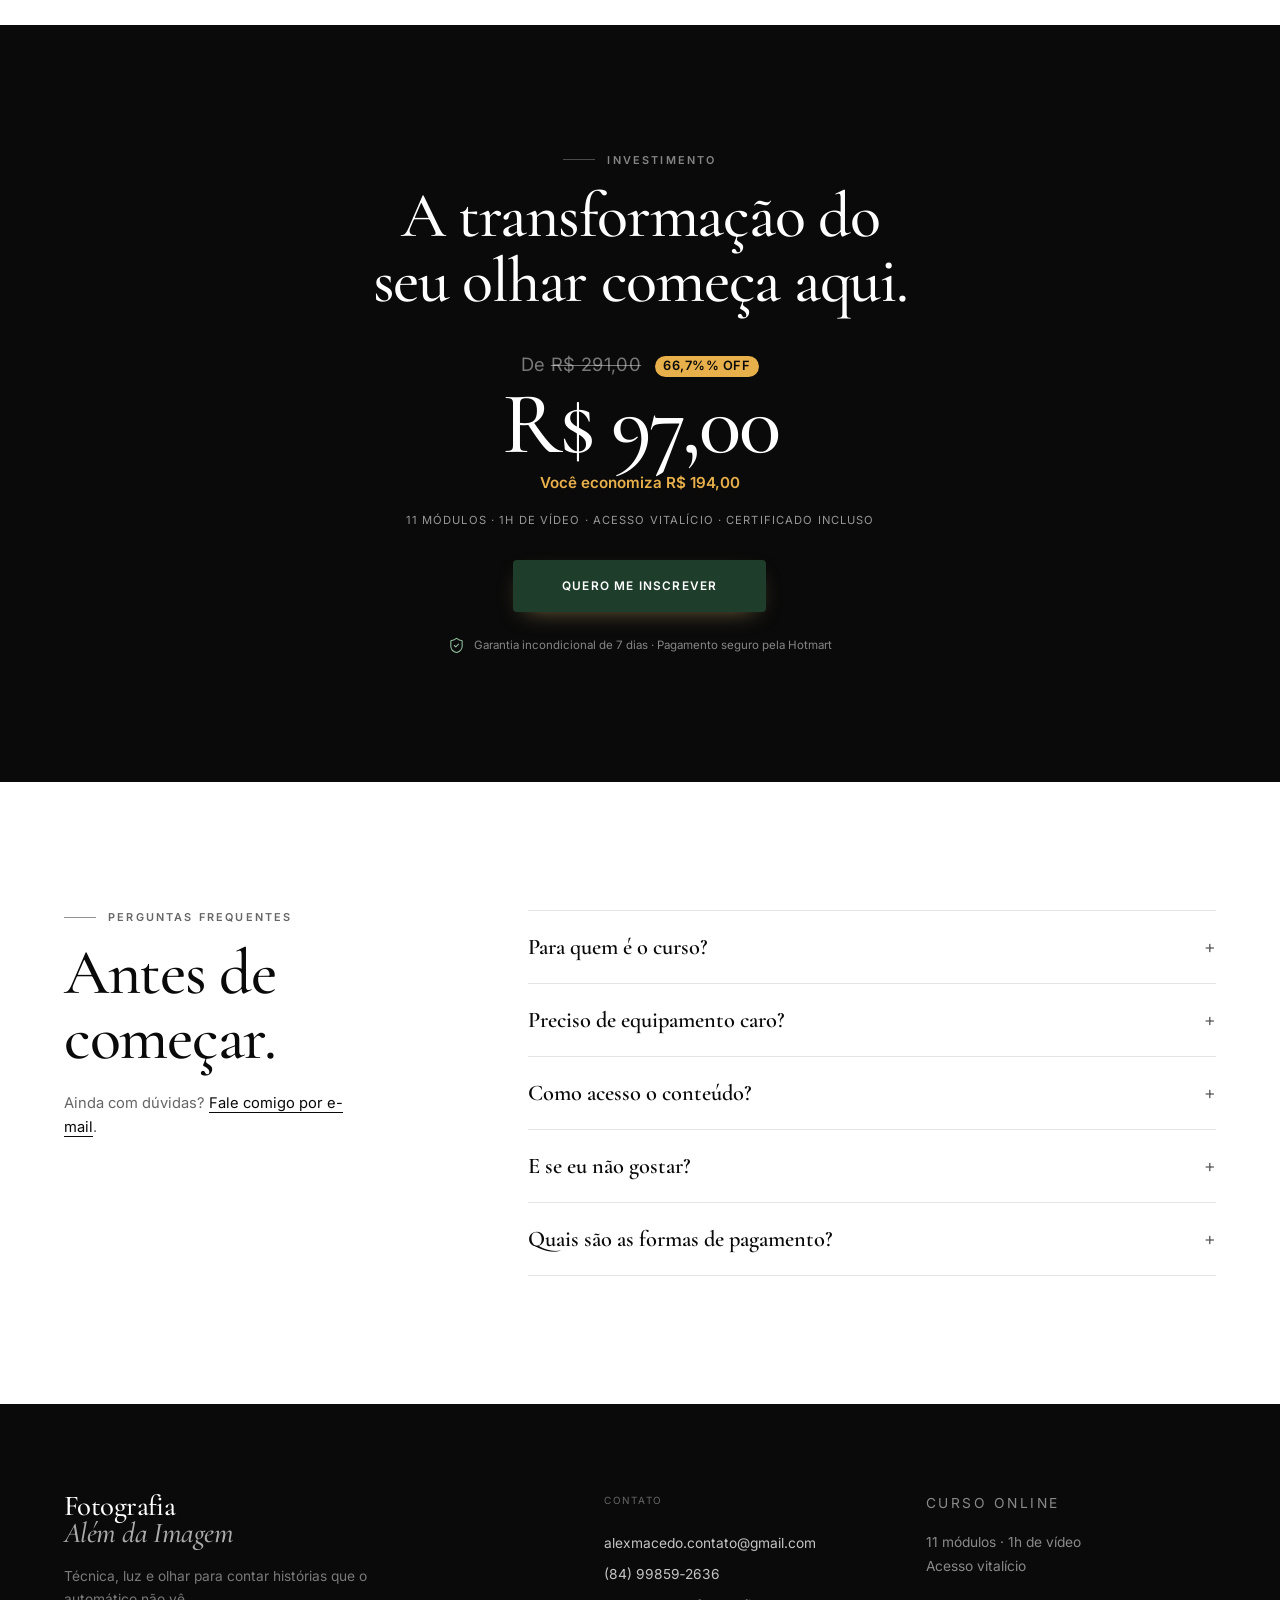
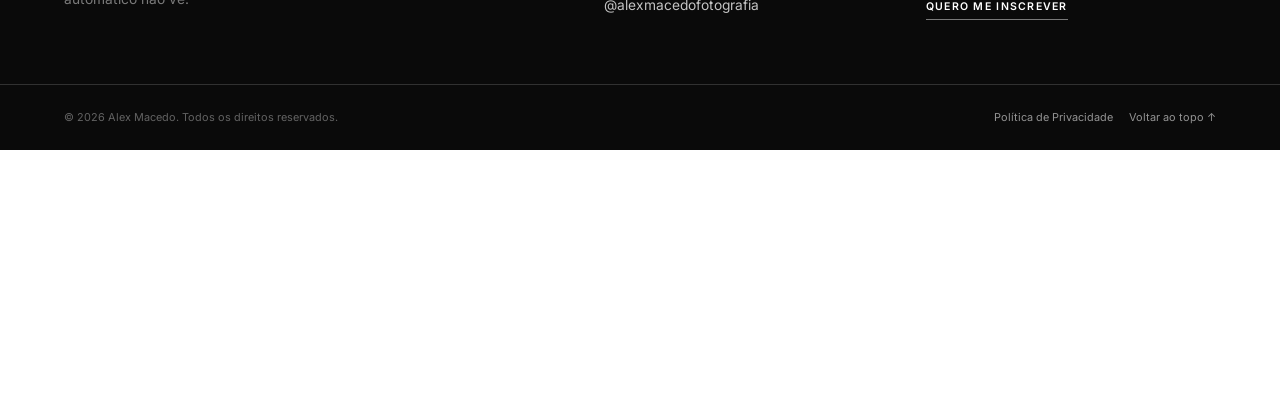
==== commit 7d0ab355: "Low show of player" ====
--- a/index.html
+++ b/index.html
@@ -1057,32 +1057,42 @@
         document.querySelectorAll('[data-video-facade]').forEach((facade) => {
           const btn = facade.querySelector('.video-sales__play, .testimonial__play');
           if (!btn) return;
-
+      
           btn.addEventListener('click', () => {
             const id = facade.getAttribute('data-video-id');
             if (!id) return;
-
+      
+            // Parâmetros para minimizar elementos do player
+            const params = new URLSearchParams({
+              autoplay: '1',
+              rel: '0',              // vídeos relacionados: só do mesmo canal
+              modestbranding: '1',    // reduz marca d'água
+              iv_load_policy: '3',    // sem anotações
+              playsinline: '1',       // iOS: não abre player nativo em tela cheia
+              fs: '1',                // permite fullscreen (deixe 1 se quiser o botão)
+              disablekb: '0',
+            });
+      
             const iframe = document.createElement('iframe');
-            iframe.src = `${YOUTUBE_EMBED_BASE}${id}?autoplay=1&rel=0`;
-            iframe.title = btn.getAttribute('aria-label') || 'Vídeo';
+            iframe.src = `${YOUTUBE_EMBED_BASE}${id}?${params.toString()}`;
+            iframe.title = 'Fotografia Além da Imagem — apresentação do curso';
             iframe.loading = 'lazy';
             iframe.referrerPolicy = 'strict-origin-when-cross-origin';
             iframe.allow = 'accelerometer; autoplay; clipboard-write; encrypted-media; gyroscope; picture-in-picture; web-share';
             iframe.allowFullscreen = true;
-
-            // Evita CLS ao substituir a facade (mesma proporção 16:9)
+      
             iframe.width = 1280;
             iframe.height = 720;
             iframe.style.aspectRatio = '16 / 9';
             iframe.style.width = '100%';
             iframe.style.height = 'auto';
             iframe.style.border = '0';
-
+      
             facade.replaceChildren(iframe);
           }, { once: true });
         });
       };
-
+      
       const setupDebugLcp = () => {
         if (new URLSearchParams(location.search).get('debug') !== 'lcp') return;
         try {
